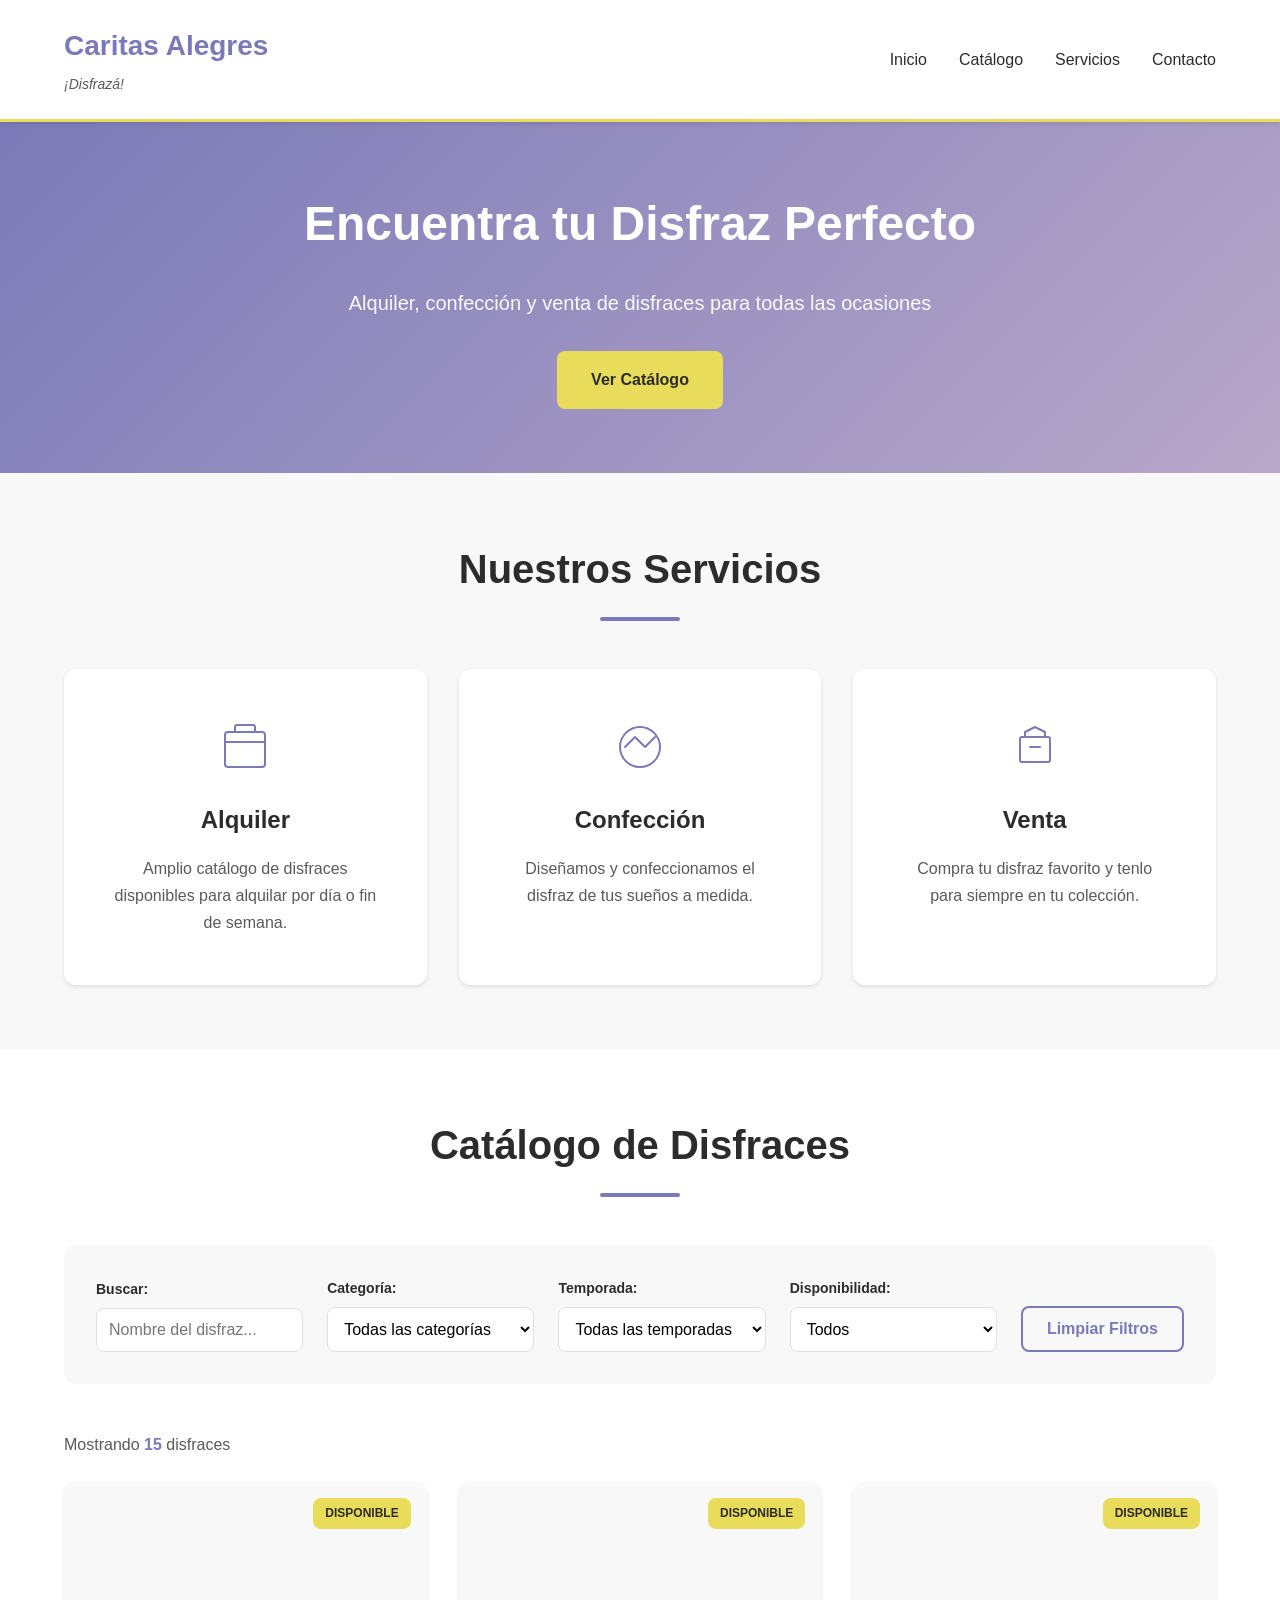
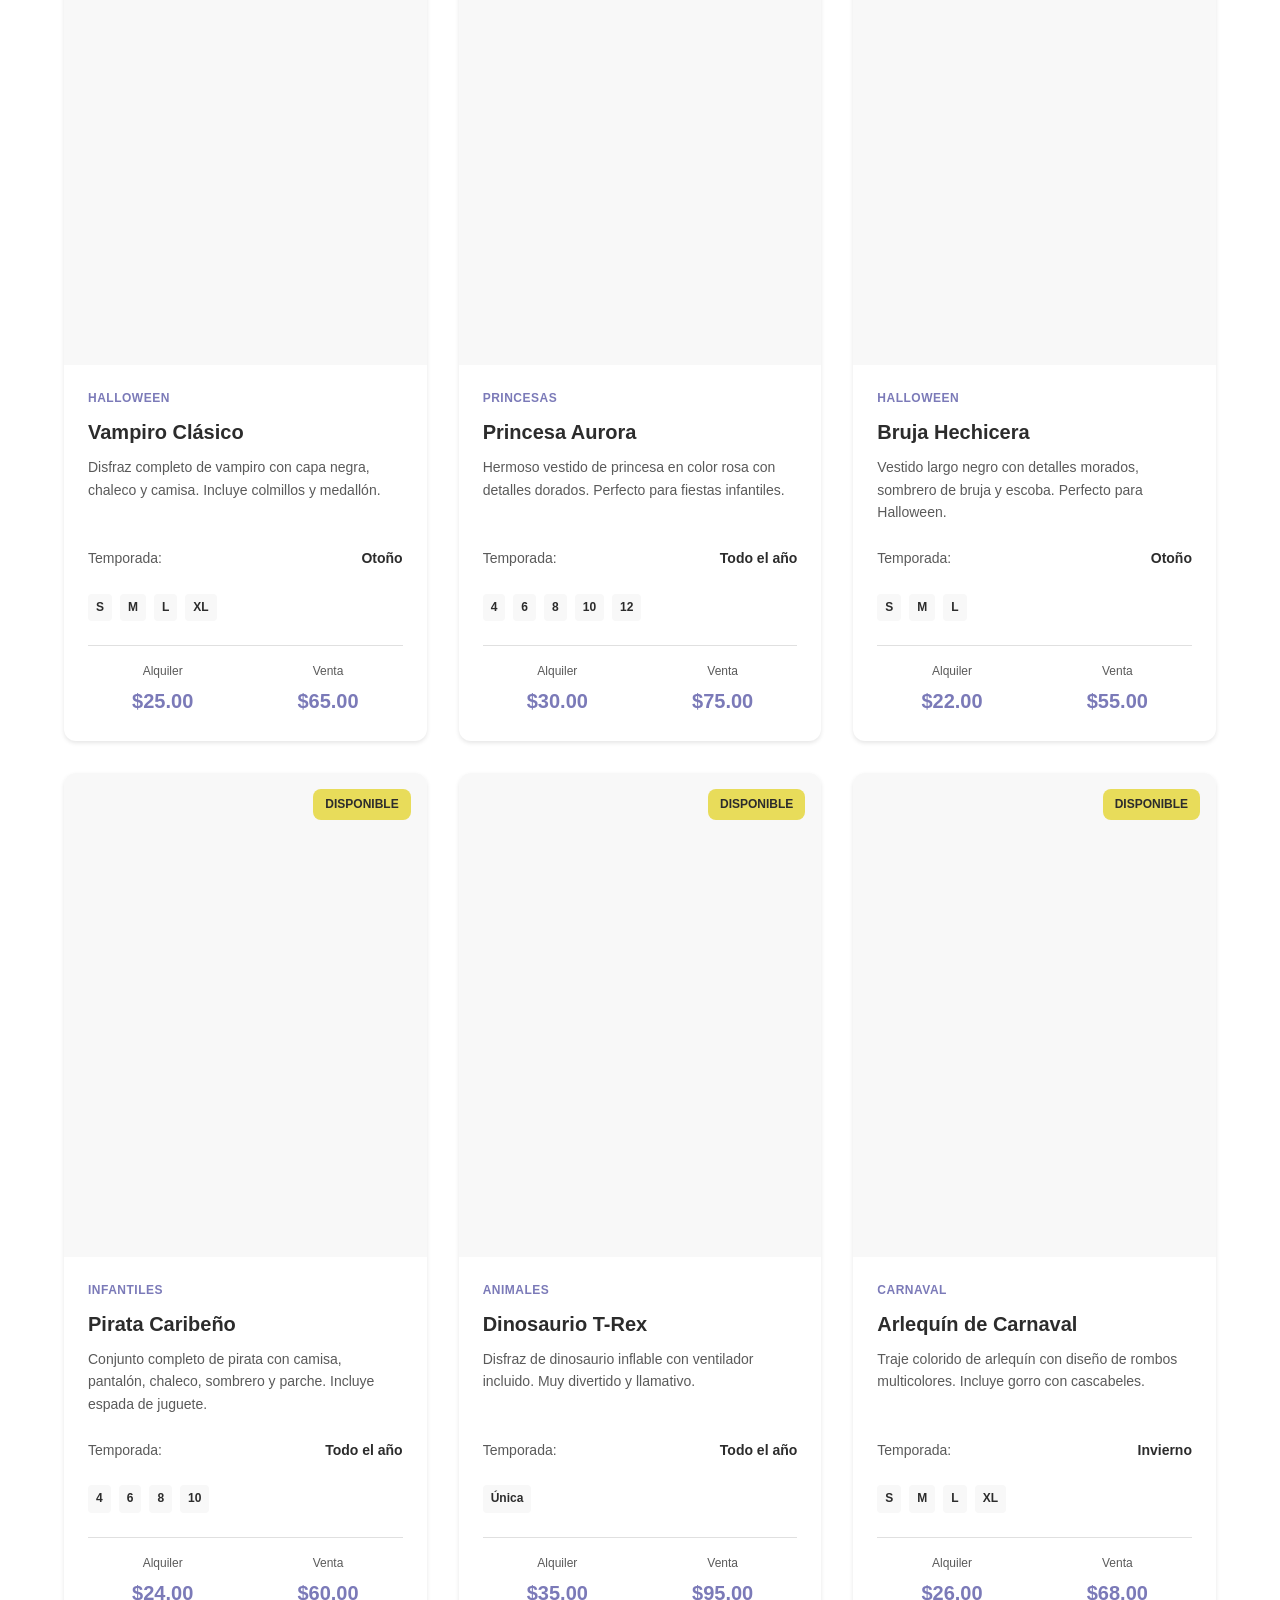
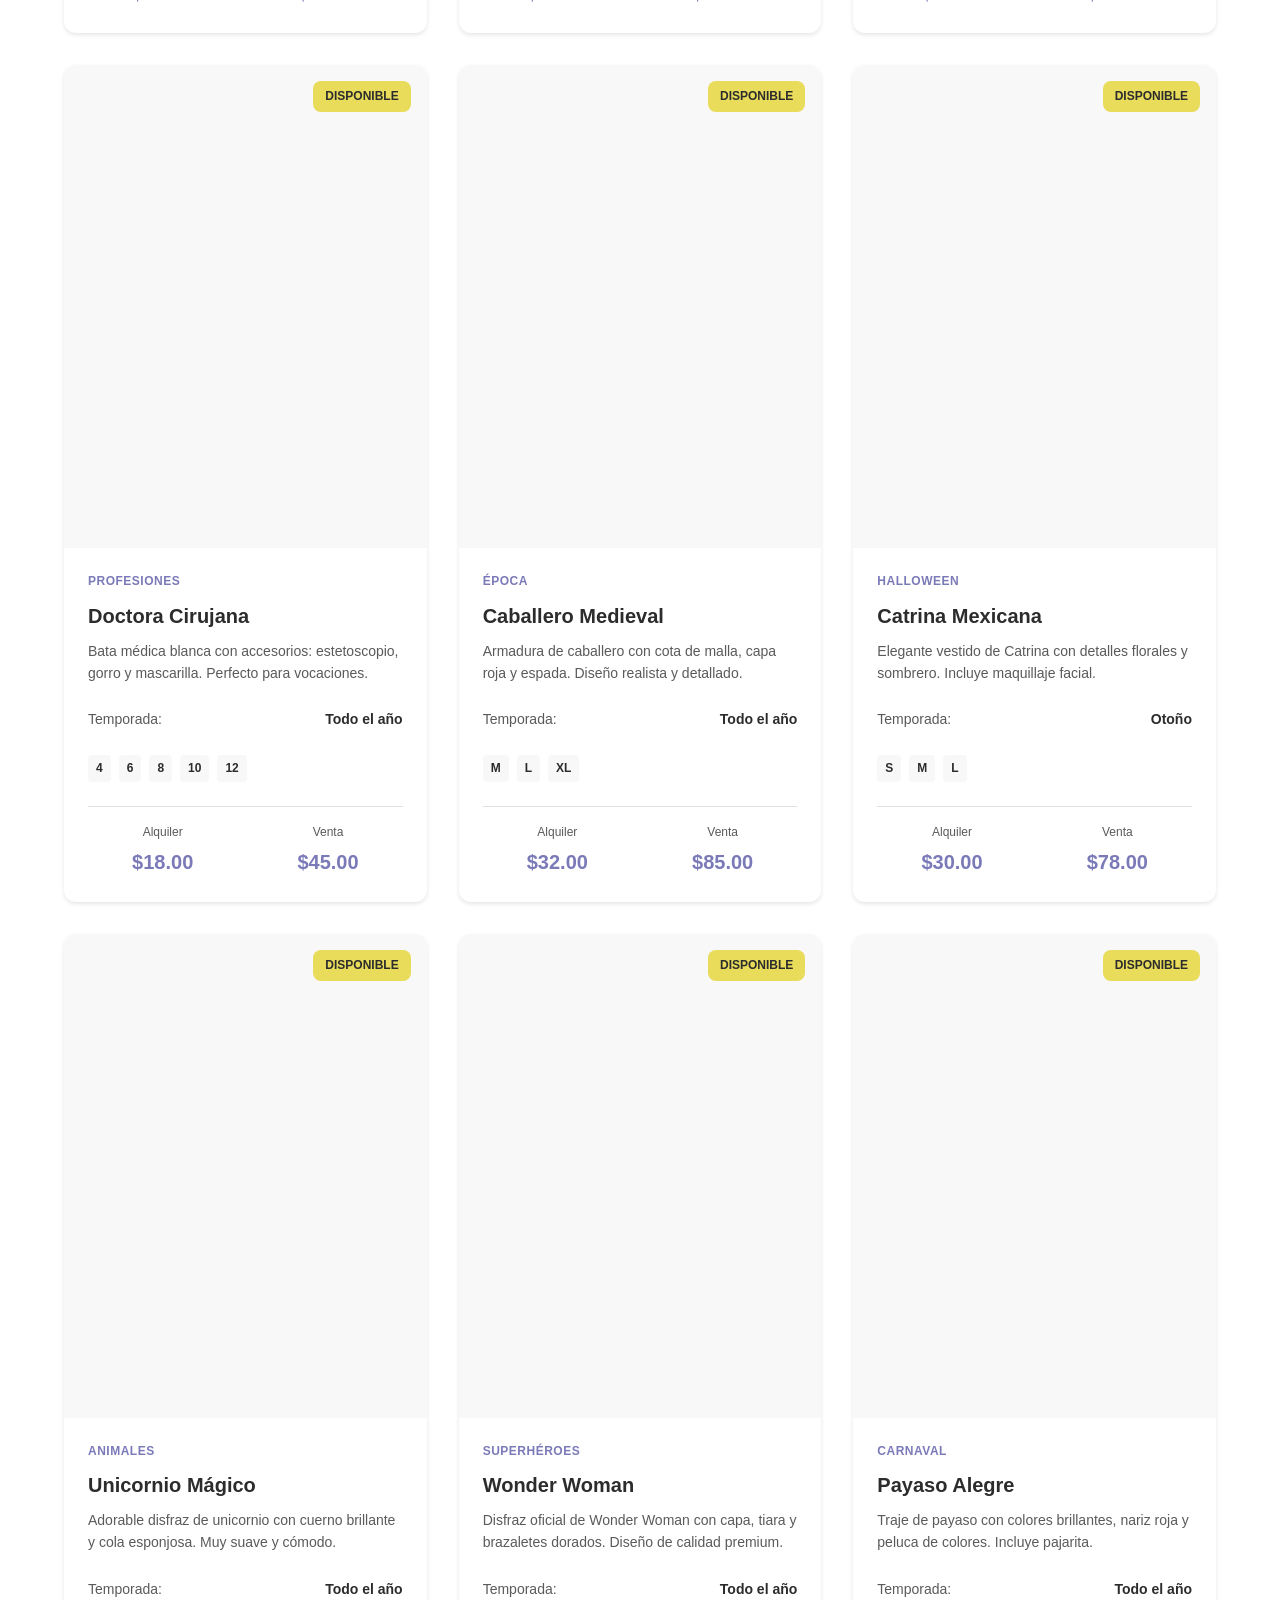
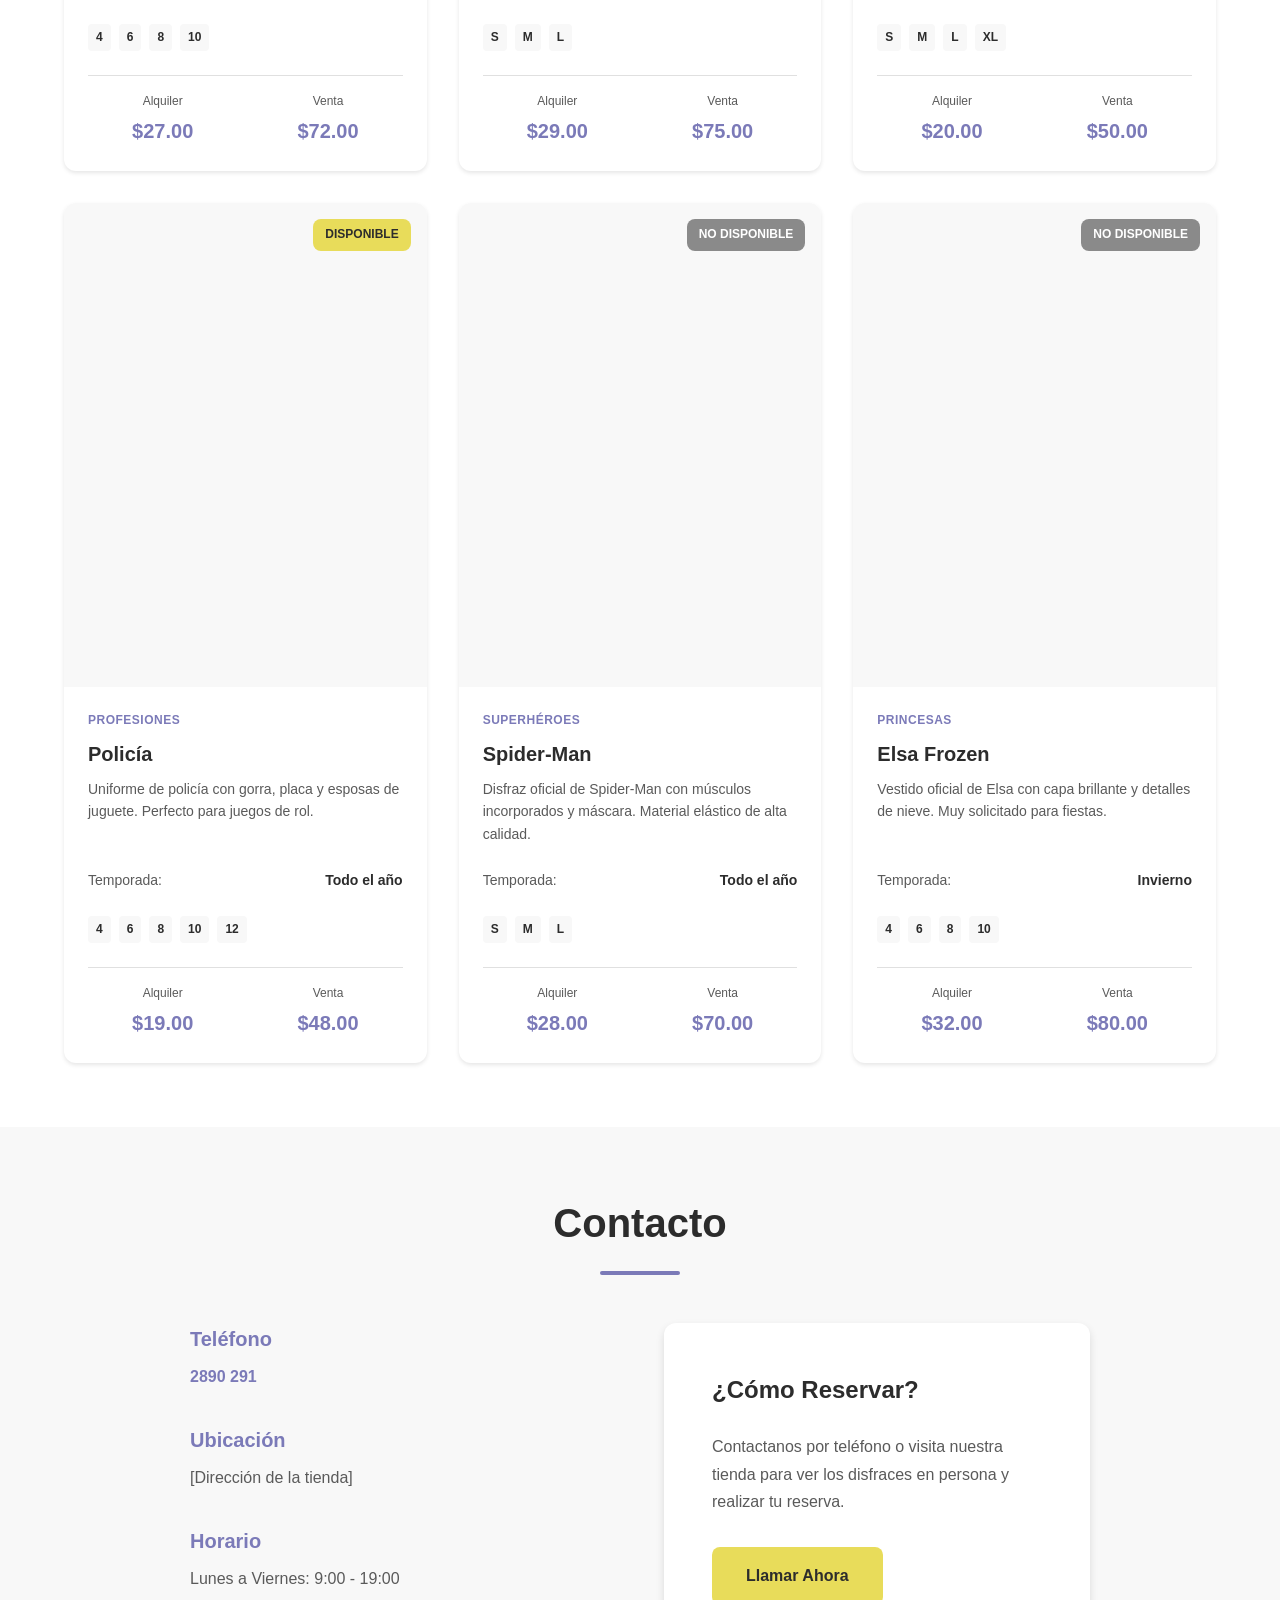
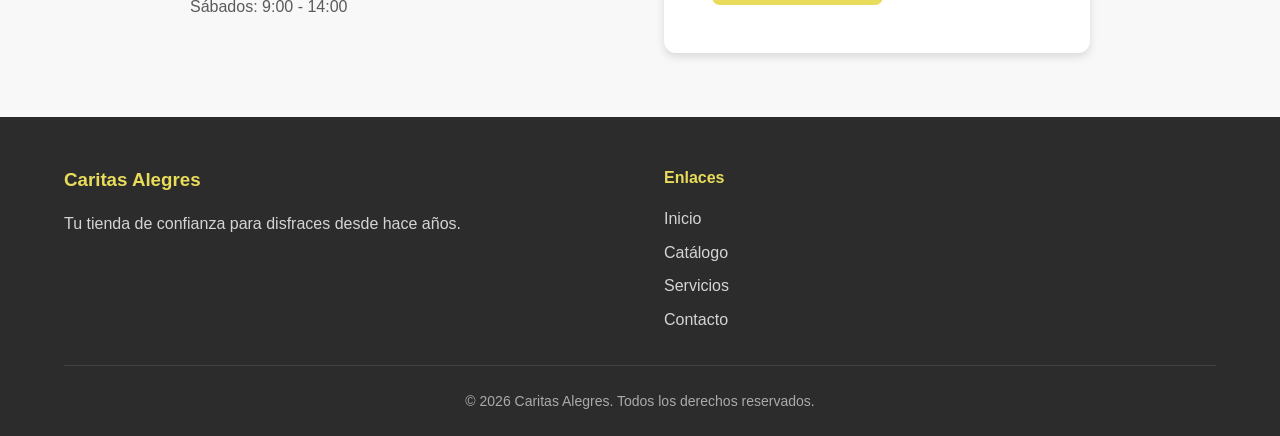
==== index.html @ 1353d9d2 "Add files via upload" ====
<!DOCTYPE html>
<html lang="es">
<head>
    <meta charset="UTF-8">
    <meta name="viewport" content="width=device-width, initial-scale=1.0">
    <meta name="description" content="Caritas Alegres - Alquiler, confección y venta de disfraces para todas las ocasiones. Encuentra el disfraz perfecto para Halloween, Carnaval y más.">
    <meta name="keywords" content="disfraces, alquiler disfraces, venta disfraces, halloween, carnaval, disfraces infantiles">
    <meta name="author" content="Caritas Alegres">
    
    <title>Caritas Alegres - Catálogo de Disfraces</title>
    
    <link rel="stylesheet" href="css/styles.css">
    <link rel="stylesheet" href="css/responsive.css">
</head>
<body>
    <!-- Header -->
    <header class="header">
        <div class="container">
            <div class="header-content">
                <div class="logo">
                    <h1>Caritas Alegres</h1>
                    <p class="tagline">¡Disfrazá!</p>
                </div>
                
                <nav class="nav">
                    <ul class="nav-list">
                        <li><a href="#inicio">Inicio</a></li>
                        <li><a href="#catalogo">Catálogo</a></li>
                        <li><a href="#servicios">Servicios</a></li>
                        <li><a href="#contacto">Contacto</a></li>
                    </ul>
                </nav>
                
                <button class="menu-toggle" aria-label="Abrir menú">
                    <span></span>
                    <span></span>
                    <span></span>
                </button>
            </div>
        </div>
    </header>

    <!-- Hero Section -->
    <section id="inicio" class="hero">
        <div class="container">
            <div class="hero-content">
                <h2>Encuentra tu Disfraz Perfecto</h2>
                <p>Alquiler, confección y venta de disfraces para todas las ocasiones</p>
                <a href="#catalogo" class="btn btn-primary">Ver Catálogo</a>
            </div>
        </div>
    </section>

    <!-- Services Section -->
    <section id="servicios" class="services">
        <div class="container">
            <h2 class="section-title">Nuestros Servicios</h2>
            <div class="services-grid">
                <div class="service-card">
                    <div class="service-icon">
                        <svg width="60" height="60" viewBox="0 0 60 60" fill="none" xmlns="http://www.w3.org/2000/svg">
                            <rect x="10" y="15" width="40" height="35" rx="3" stroke="currentColor" stroke-width="2"/>
                            <path d="M20 15V10C20 8.89543 20.8954 8 22 8H38C39.1046 8 40 8.89543 40 10V15" stroke="currentColor" stroke-width="2"/>
                            <line x1="10" y1="25" x2="50" y2="25" stroke="currentColor" stroke-width="2"/>
                        </svg>
                    </div>
                    <h3>Alquiler</h3>
                    <p>Amplio catálogo de disfraces disponibles para alquilar por día o fin de semana.</p>
                </div>
                <div class="service-card">
                    <div class="service-icon">
                        <svg width="60" height="60" viewBox="0 0 60 60" fill="none" xmlns="http://www.w3.org/2000/svg">
                            <path d="M15 30L25 20L35 30L45 20" stroke="currentColor" stroke-width="2" stroke-linecap="round" stroke-linejoin="round"/>
                            <circle cx="30" cy="30" r="20" stroke="currentColor" stroke-width="2"/>
                        </svg>
                    </div>
                    <h3>Confección</h3>
                    <p>Diseñamos y confeccionamos el disfraz de tus sueños a medida.</p>
                </div>
                <div class="service-card">
                    <div class="service-icon">
                        <svg width="60" height="60" viewBox="0 0 60 60" fill="none" xmlns="http://www.w3.org/2000/svg">
                            <rect x="15" y="20" width="30" height="25" rx="2" stroke="currentColor" stroke-width="2"/>
                            <path d="M20 20V15L30 10L40 15V20" stroke="currentColor" stroke-width="2" stroke-linejoin="round"/>
                            <line x1="25" y1="30" x2="35" y2="30" stroke="currentColor" stroke-width="2" stroke-linecap="round"/>
                        </svg>
                    </div>
                    <h3>Venta</h3>
                    <p>Compra tu disfraz favorito y tenlo para siempre en tu colección.</p>
                </div>
            </div>
        </div>
    </section>

    <!-- Catalog Section -->
    <section id="catalogo" class="catalog">
        <div class="container">
            <h2 class="section-title">Catálogo de Disfraces</h2>
            
            <!-- Filters -->
            <div class="filters">
                <div class="filter-group">
                    <label for="search">Buscar:</label>
                    <input type="text" id="search" placeholder="Nombre del disfraz...">
                </div>
                
                <div class="filter-group">
                    <label for="category-filter">Categoría:</label>
                    <select id="category-filter">
                        <option value="todas">Todas las categorías</option>
                        <option value="halloween">Halloween</option>
                        <option value="carnaval">Carnaval</option>
                        <option value="superheroes">Superhéroes</option>
                        <option value="princesas">Princesas</option>
                        <option value="animales">Animales</option>
                        <option value="profesiones">Profesiones</option>
                        <option value="epoca">Época</option>
                        <option value="infantiles">Infantiles</option>
                    </select>
                </div>
                
                <div class="filter-group">
                    <label for="season-filter">Temporada:</label>
                    <select id="season-filter">
                        <option value="todas">Todas las temporadas</option>
                        <option value="primavera">Primavera</option>
                        <option value="verano">Verano</option>
                        <option value="otono">Otoño</option>
                        <option value="invierno">Invierno</option>
                        <option value="todo-el-ano">Todo el año</option>
                    </select>
                </div>
                
                <div class="filter-group">
                    <label for="availability-filter">Disponibilidad:</label>
                    <select id="availability-filter">
                        <option value="todos">Todos</option>
                        <option value="disponible">Disponibles</option>
                        <option value="no-disponible">No disponibles</option>
                    </select>
                </div>
                
                <button id="clear-filters" class="btn btn-secondary">Limpiar Filtros</button>
            </div>

            <!-- Results Counter -->
            <div class="results-info">
                <p id="results-count">Mostrando <strong>0</strong> disfraces</p>
            </div>

            <!-- Costumes Grid -->
            <div id="costumes-grid" class="costumes-grid">
                <!-- Los disfraces se cargarán dinámicamente aquí -->
            </div>

            <!-- No Results Message -->
            <div id="no-results" class="no-results" style="display: none;">
                <p>No se encontraron disfraces con los filtros seleccionados.</p>
                <button class="btn btn-primary" onclick="clearFilters()">Ver todos los disfraces</button>
            </div>

            <!-- Loading Spinner -->
            <div id="loading" class="loading">
                <div class="spinner"></div>
                <p>Cargando disfraces...</p>
            </div>
        </div>
    </section>

    <!-- Contact Section -->
    <section id="contacto" class="contact">
        <div class="container">
            <h2 class="section-title">Contacto</h2>
            <div class="contact-content">
                <div class="contact-info">
                    <div class="contact-item">
                        <h3>Teléfono</h3>
                        <p><a href="tel:2890291">2890 291</a></p>
                    </div>
                    <div class="contact-item">
                        <h3>Ubicación</h3>
                        <p>[Dirección de la tienda]</p>
                    </div>
                    <div class="contact-item">
                        <h3>Horario</h3>
                        <p>Lunes a Viernes: 9:00 - 19:00</p>
                        <p>Sábados: 9:00 - 14:00</p>
                    </div>
                </div>
                
                <div class="contact-cta">
                    <h3>¿Cómo Reservar?</h3>
                    <p>Contactanos por teléfono o visita nuestra tienda para ver los disfraces en persona y realizar tu reserva.</p>
                    <a href="tel:2890291" class="btn btn-primary">Llamar Ahora</a>
                </div>
            </div>
        </div>
    </section>

    <!-- Footer -->
    <footer class="footer">
        <div class="container">
            <div class="footer-content">
                <div class="footer-info">
                    <h3>Caritas Alegres</h3>
                    <p>Tu tienda de confianza para disfraces desde hace años.</p>
                </div>
                <div class="footer-links">
                    <h4>Enlaces</h4>
                    <ul>
                        <li><a href="#inicio">Inicio</a></li>
                        <li><a href="#catalogo">Catálogo</a></li>
                        <li><a href="#servicios">Servicios</a></li>
                        <li><a href="#contacto">Contacto</a></li>
                    </ul>
                </div>
            </div>
            <div class="footer-bottom">
                <p>&copy; 2026 Caritas Alegres. Todos los derechos reservados.</p>
            </div>
        </div>
    </footer>

    <!-- Scripts -->
    <script src="js/data.js"></script>
    <script src="js/filters.js"></script>
    <script src="js/app.js"></script>
</body>
</html>
---- css/styles.css ----
/* ===================================
   Variables CSS
   =================================== */
:root {
    /* Colores de marca - basados en el branding de Caritas Alegres */
    --primary-yellow: #E8DC5A;
    --primary-purple: #7B7AB8;
    --primary-lilac: #B8A8C9;
    
    /* Colores funcionales */
    --text-dark: #2C2C2C;
    --text-medium: #5A5A5A;
    --text-light: #8A8A8A;
    --background-light: #F8F8F8;
    --background-white: #FFFFFF;
    --border-color: #E0E0E0;
    
    /* Colores de estado */
    --success: #4CAF50;
    --warning: #FF9800;
    --error: #F44336;
    --info: #2196F3;
    
    /* Espaciado */
    --spacing-xs: 0.5rem;
    --spacing-sm: 1rem;
    --spacing-md: 1.5rem;
    --spacing-lg: 2rem;
    --spacing-xl: 3rem;
    --spacing-xxl: 4rem;
    
    /* Tipografía */
    --font-main: -apple-system, BlinkMacSystemFont, 'Segoe UI', Roboto, 'Helvetica Neue', Arial, sans-serif;
    --font-heading: 'Segoe UI', Tahoma, Geneva, Verdana, sans-serif;
    
    /* Bordes */
    --radius-sm: 4px;
    --radius-md: 8px;
    --radius-lg: 12px;
    --radius-xl: 16px;
    
    /* Sombras */
    --shadow-sm: 0 2px 4px rgba(0, 0, 0, 0.1);
    --shadow-md: 0 4px 8px rgba(0, 0, 0, 0.12);
    --shadow-lg: 0 8px 16px rgba(0, 0, 0, 0.15);
    
    /* Transiciones */
    --transition-fast: 0.15s ease;
    --transition-normal: 0.3s ease;
    --transition-slow: 0.5s ease;
}

/* ===================================
   Reset y Base
   =================================== */
* {
    margin: 0;
    padding: 0;
    box-sizing: border-box;
}

html {
    scroll-behavior: smooth;
    font-size: 16px;
}

body {
    font-family: var(--font-main);
    color: var(--text-dark);
    line-height: 1.6;
    background-color: var(--background-white);
}

img {
    max-width: 100%;
    height: auto;
    display: block;
}

a {
    text-decoration: none;
    color: inherit;
    transition: color var(--transition-normal);
}

button {
    font-family: inherit;
    cursor: pointer;
    border: none;
    background: none;
}

ul {
    list-style: none;
}

/* ===================================
   Utilidades
   =================================== */
.container {
    max-width: 1200px;
    margin: 0 auto;
    padding: 0 var(--spacing-md);
}

.section-title {
    font-size: 2.5rem;
    font-weight: 700;
    text-align: center;
    margin-bottom: var(--spacing-xl);
    color: var(--text-dark);
    position: relative;
}

.section-title::after {
    content: '';
    display: block;
    width: 80px;
    height: 4px;
    background: var(--primary-purple);
    margin: var(--spacing-sm) auto 0;
    border-radius: var(--radius-sm);
}

/* ===================================
   Botones
   =================================== */
.btn {
    display: inline-block;
    padding: 0.875rem 2rem;
    font-size: 1rem;
    font-weight: 600;
    text-align: center;
    border-radius: var(--radius-md);
    transition: all var(--transition-normal);
    cursor: pointer;
    border: 2px solid transparent;
}

.btn-primary {
    background-color: var(--primary-yellow);
    color: var(--text-dark);
}

.btn-primary:hover {
    background-color: #D4C84A;
    transform: translateY(-2px);
    box-shadow: var(--shadow-md);
}

.btn-secondary {
    background-color: transparent;
    color: var(--primary-purple);
    border-color: var(--primary-purple);
}

.btn-secondary:hover {
    background-color: var(--primary-purple);
    color: var(--background-white);
}

/* ===================================
   Header
   =================================== */
.header {
    background-color: var(--background-white);
    border-bottom: 3px solid var(--primary-yellow);
    position: sticky;
    top: 0;
    z-index: 1000;
    box-shadow: var(--shadow-sm);
}

.header-content {
    display: flex;
    justify-content: space-between;
    align-items: center;
    padding: var(--spacing-md) 0;
}

.logo h1 {
    font-size: 1.75rem;
    font-weight: 700;
    color: var(--primary-purple);
    margin-bottom: 0.25rem;
}

.tagline {
    font-size: 0.875rem;
    color: var(--text-medium);
    font-style: italic;
}

.nav-list {
    display: flex;
    gap: var(--spacing-lg);
}

.nav-list a {
    font-weight: 500;
    color: var(--text-dark);
    position: relative;
    padding: 0.5rem 0;
}

.nav-list a::after {
    content: '';
    position: absolute;
    bottom: 0;
    left: 0;
    width: 0;
    height: 2px;
    background-color: var(--primary-purple);
    transition: width var(--transition-normal);
}

.nav-list a:hover::after,
.nav-list a:focus::after {
    width: 100%;
}

.menu-toggle {
    display: none;
    flex-direction: column;
    gap: 4px;
    padding: 0.5rem;
}

.menu-toggle span {
    display: block;
    width: 25px;
    height: 3px;
    background-color: var(--primary-purple);
    border-radius: var(--radius-sm);
    transition: all var(--transition-normal);
}

/* ===================================
   Hero Section
   =================================== */
.hero {
    background: linear-gradient(135deg, var(--primary-purple) 0%, var(--primary-lilac) 100%);
    color: var(--background-white);
    padding: var(--spacing-xxl) 0;
    text-align: center;
}

.hero-content h2 {
    font-size: 3rem;
    font-weight: 700;
    margin-bottom: var(--spacing-md);
}

.hero-content p {
    font-size: 1.25rem;
    margin-bottom: var(--spacing-lg);
    opacity: 0.95;
}

/* ===================================
   Services Section
   =================================== */
.services {
    padding: var(--spacing-xxl) 0;
    background-color: var(--background-light);
}

.services-grid {
    display: grid;
    grid-template-columns: repeat(auto-fit, minmax(280px, 1fr));
    gap: var(--spacing-lg);
}

.service-card {
    background-color: var(--background-white);
    padding: var(--spacing-xl);
    border-radius: var(--radius-lg);
    text-align: center;
    box-shadow: var(--shadow-sm);
    transition: all var(--transition-normal);
}

.service-card:hover {
    transform: translateY(-8px);
    box-shadow: var(--shadow-lg);
}

.service-icon {
    color: var(--primary-purple);
    margin-bottom: var(--spacing-md);
    display: flex;
    justify-content: center;
}

.service-card h3 {
    font-size: 1.5rem;
    margin-bottom: var(--spacing-sm);
    color: var(--text-dark);
}

.service-card p {
    color: var(--text-medium);
    line-height: 1.7;
}

/* ===================================
   Catalog Section
   =================================== */
.catalog {
    padding: var(--spacing-xxl) 0;
}

/* Filtros */
.filters {
    background-color: var(--background-light);
    padding: var(--spacing-lg);
    border-radius: var(--radius-lg);
    margin-bottom: var(--spacing-xl);
    display: flex;
    flex-wrap: wrap;
    gap: var(--spacing-md);
    align-items: flex-end;
}

.filter-group {
    flex: 1;
    min-width: 200px;
    display: flex;
    flex-direction: column;
    gap: var(--spacing-xs);
}

.filter-group label {
    font-weight: 600;
    color: var(--text-dark);
    font-size: 0.875rem;
}

.filter-group input,
.filter-group select {
    padding: 0.75rem;
    border: 1px solid var(--border-color);
    border-radius: var(--radius-md);
    font-size: 1rem;
    background-color: var(--background-white);
    transition: border-color var(--transition-fast);
}

.filter-group input:focus,
.filter-group select:focus {
    outline: none;
    border-color: var(--primary-purple);
    box-shadow: 0 0 0 3px rgba(123, 122, 184, 0.1);
}

#clear-filters {
    padding: 0.75rem 1.5rem;
    white-space: nowrap;
}

/* Información de resultados */
.results-info {
    margin-bottom: var(--spacing-md);
    color: var(--text-medium);
}

.results-info strong {
    color: var(--primary-purple);
}

/* Grid de disfraces */
.costumes-grid {
    display: grid;
    grid-template-columns: repeat(auto-fill, minmax(280px, 1fr));
    gap: var(--spacing-lg);
}

/* Tarjeta de disfraz */
.costume-card {
    background-color: var(--background-white);
    border-radius: var(--radius-lg);
    overflow: hidden;
    box-shadow: var(--shadow-sm);
    transition: all var(--transition-normal);
    display: flex;
    flex-direction: column;
}

.costume-card:hover {
    transform: translateY(-5px);
    box-shadow: var(--shadow-lg);
}

.costume-image {
    position: relative;
    width: 100%;
    padding-top: 133.33%; /* Aspect ratio 3:4 */
    background-color: var(--background-light);
    overflow: hidden;
}

.costume-image img {
    position: absolute;
    top: 0;
    left: 0;
    width: 100%;
    height: 100%;
    object-fit: cover;
    transition: transform var(--transition-slow);
}

.costume-card:hover .costume-image img {
    transform: scale(1.05);
}

.costume-badge {
    position: absolute;
    top: var(--spacing-sm);
    right: var(--spacing-sm);
    background-color: var(--primary-yellow);
    color: var(--text-dark);
    padding: 0.375rem 0.75rem;
    border-radius: var(--radius-md);
    font-size: 0.75rem;
    font-weight: 700;
    text-transform: uppercase;
}

.costume-badge.not-available {
    background-color: var(--text-light);
    color: var(--background-white);
}

.costume-info {
    padding: var(--spacing-md);
    flex: 1;
    display: flex;
    flex-direction: column;
}

.costume-category {
    font-size: 0.75rem;
    font-weight: 600;
    color: var(--primary-purple);
    text-transform: uppercase;
    letter-spacing: 0.5px;
    margin-bottom: var(--spacing-xs);
}

.costume-name {
    font-size: 1.25rem;
    font-weight: 700;
    color: var(--text-dark);
    margin-bottom: var(--spacing-xs);
}

.costume-description {
    color: var(--text-medium);
    font-size: 0.875rem;
    margin-bottom: var(--spacing-md);
    flex: 1;
}

.costume-details {
    display: flex;
    flex-direction: column;
    gap: var(--spacing-xs);
    margin-bottom: var(--spacing-md);
}

.costume-detail {
    display: flex;
    justify-content: space-between;
    font-size: 0.875rem;
}

.costume-detail span:first-child {
    color: var(--text-medium);
}

.costume-detail span:last-child {
    font-weight: 600;
    color: var(--text-dark);
}

.costume-sizes {
    display: flex;
    gap: var(--spacing-xs);
    flex-wrap: wrap;
    margin-bottom: var(--spacing-md);
}

.size-badge {
    padding: 0.25rem 0.5rem;
    background-color: var(--background-light);
    border-radius: var(--radius-sm);
    font-size: 0.75rem;
    font-weight: 600;
}

.costume-prices {
    display: grid;
    grid-template-columns: 1fr 1fr;
    gap: var(--spacing-sm);
    padding-top: var(--spacing-sm);
    border-top: 1px solid var(--border-color);
}

.price-item {
    text-align: center;
}

.price-label {
    font-size: 0.75rem;
    color: var(--text-medium);
    display: block;
    margin-bottom: 0.25rem;
}

.price-value {
    font-size: 1.25rem;
    font-weight: 700;
    color: var(--primary-purple);
}

/* Mensaje sin resultados */
.no-results {
    text-align: center;
    padding: var(--spacing-xxl);
    background-color: var(--background-light);
    border-radius: var(--radius-lg);
}

.no-results p {
    font-size: 1.125rem;
    color: var(--text-medium);
    margin-bottom: var(--spacing-lg);
}

/* Loading */
.loading {
    text-align: center;
    padding: var(--spacing-xxl);
}

.spinner {
    width: 50px;
    height: 50px;
    margin: 0 auto var(--spacing-md);
    border: 4px solid var(--background-light);
    border-top-color: var(--primary-purple);
    border-radius: 50%;
    animation: spin 1s linear infinite;
}

@keyframes spin {
    to { transform: rotate(360deg); }
}

/* ===================================
   Contact Section
   =================================== */
.contact {
    padding: var(--spacing-xxl) 0;
    background-color: var(--background-light);
}

.contact-content {
    display: grid;
    grid-template-columns: repeat(auto-fit, minmax(300px, 1fr));
    gap: var(--spacing-xl);
    max-width: 900px;
    margin: 0 auto;
}

.contact-info {
    display: flex;
    flex-direction: column;
    gap: var(--spacing-lg);
}

.contact-item h3 {
    font-size: 1.25rem;
    margin-bottom: var(--spacing-xs);
    color: var(--primary-purple);
}

.contact-item p {
    color: var(--text-medium);
    line-height: 1.8;
}

.contact-item a {
    color: var(--primary-purple);
    font-weight: 600;
}

.contact-item a:hover {
    text-decoration: underline;
}

.contact-cta {
    background-color: var(--background-white);
    padding: var(--spacing-xl);
    border-radius: var(--radius-lg);
    box-shadow: var(--shadow-md);
}

.contact-cta h3 {
    font-size: 1.5rem;
    margin-bottom: var(--spacing-md);
    color: var(--text-dark);
}

.contact-cta p {
    color: var(--text-medium);
    margin-bottom: var(--spacing-lg);
    line-height: 1.7;
}

/* ===================================
   Footer
   =================================== */
.footer {
    background-color: var(--text-dark);
    color: var(--background-white);
    padding: var(--spacing-xl) 0 var(--spacing-md);
}

.footer-content {
    display: grid;
    grid-template-columns: repeat(auto-fit, minmax(250px, 1fr));
    gap: var(--spacing-xl);
    margin-bottom: var(--spacing-lg);
}

.footer-info h3 {
    color: var(--primary-yellow);
    margin-bottom: var(--spacing-sm);
}

.footer-info p {
    color: rgba(255, 255, 255, 0.8);
}

.footer-links h4 {
    color: var(--primary-yellow);
    margin-bottom: var(--spacing-sm);
}

.footer-links ul {
    display: flex;
    flex-direction: column;
    gap: var(--spacing-xs);
}

.footer-links a {
    color: rgba(255, 255, 255, 0.8);
    transition: color var(--transition-fast);
}

.footer-links a:hover {
    color: var(--primary-yellow);
}

.footer-bottom {
    padding-top: var(--spacing-md);
    border-top: 1px solid rgba(255, 255, 255, 0.1);
    text-align: center;
    color: rgba(255, 255, 255, 0.6);
    font-size: 0.875rem;
}
---- css/responsive.css ----
/* ===================================
   Responsive Design
   =================================== */

/* Tablets (hasta 1024px) */
@media (max-width: 1024px) {
    .section-title {
        font-size: 2rem;
    }
    
    .hero-content h2 {
        font-size: 2.5rem;
    }
    
    .costumes-grid {
        grid-template-columns: repeat(auto-fill, minmax(250px, 1fr));
        gap: var(--spacing-md);
    }
}

/* Tablets pequeñas (hasta 768px) */
@media (max-width: 768px) {
    :root {
        --spacing-xl: 2rem;
        --spacing-xxl: 3rem;
    }
    
    .container {
        padding: 0 var(--spacing-sm);
    }
    
    /* Header */
    .nav {
        position: fixed;
        top: 0;
        right: -100%;
        width: 280px;
        height: 100vh;
        background-color: var(--background-white);
        box-shadow: -2px 0 10px rgba(0, 0, 0, 0.1);
        transition: right var(--transition-normal);
        z-index: 999;
    }
    
    .nav.active {
        right: 0;
    }
    
    .nav-list {
        flex-direction: column;
        padding: var(--spacing-xxl) var(--spacing-lg);
        gap: var(--spacing-md);
    }
    
    .nav-list a {
        font-size: 1.125rem;
        padding: var(--spacing-sm) 0;
    }
    
    .menu-toggle {
        display: flex;
        z-index: 1001;
    }
    
    .menu-toggle.active span:nth-child(1) {
        transform: rotate(45deg) translate(5px, 5px);
    }
    
    .menu-toggle.active span:nth-child(2) {
        opacity: 0;
    }
    
    .menu-toggle.active span:nth-child(3) {
        transform: rotate(-45deg) translate(7px, -6px);
    }
    
    /* Hero */
    .hero {
        padding: var(--spacing-xl) 0;
    }
    
    .hero-content h2 {
        font-size: 2rem;
    }
    
    .hero-content p {
        font-size: 1.125rem;
    }
    
    /* Services */
    .services-grid {
        grid-template-columns: 1fr;
    }
    
    /* Filters */
    .filters {
        flex-direction: column;
        align-items: stretch;
    }
    
    .filter-group {
        min-width: 100%;
    }
    
    #clear-filters {
        width: 100%;
    }
    
    /* Costumes Grid */
    .costumes-grid {
        grid-template-columns: repeat(auto-fill, minmax(220px, 1fr));
        gap: var(--spacing-sm);
    }
    
    .costume-card {
        font-size: 0.9rem;
    }
    
    .costume-name {
        font-size: 1.125rem;
    }
    
    .costume-prices {
        grid-template-columns: 1fr;
    }
    
    .price-item:first-child {
        padding-bottom: var(--spacing-xs);
        border-bottom: 1px solid var(--border-color);
    }
    
    /* Contact */
    .contact-content {
        grid-template-columns: 1fr;
    }
    
    /* Footer */
    .footer-content {
        grid-template-columns: 1fr;
        text-align: center;
    }
}

/* Móviles (hasta 480px) */
@media (max-width: 480px) {
    html {
        font-size: 14px;
    }
    
    .section-title {
        font-size: 1.75rem;
    }
    
    .hero-content h2 {
        font-size: 1.75rem;
    }
    
    .hero-content p {
        font-size: 1rem;
    }
    
    .btn {
        padding: 0.75rem 1.5rem;
        font-size: 0.9rem;
    }
    
    .logo h1 {
        font-size: 1.5rem;
    }
    
    .service-card {
        padding: var(--spacing-lg);
    }
    
    .service-card h3 {
        font-size: 1.25rem;
    }
    
    .costumes-grid {
        grid-template-columns: 1fr;
    }
    
    .filter-group input,
    .filter-group select {
        font-size: 0.875rem;
    }
}

/* Móviles muy pequeños (hasta 360px) */
@media (max-width: 360px) {
    .container {
        padding: 0 0.75rem;
    }
    
    .hero-content h2 {
        font-size: 1.5rem;
    }
    
    .costume-info {
        padding: var(--spacing-sm);
    }
}

/* Landscape móviles */
@media (max-height: 500px) and (orientation: landscape) {
    .hero {
        padding: var(--spacing-lg) 0;
    }
    
    .hero-content h2 {
        font-size: 1.75rem;
    }
    
    .nav {
        overflow-y: auto;
    }
}

/* Accesibilidad - Reducir animaciones */
@media (prefers-reduced-motion: reduce) {
    * {
        animation-duration: 0.01ms !important;
        animation-iteration-count: 1 !important;
        transition-duration: 0.01ms !important;
    }
    
    html {
        scroll-behavior: auto;
    }
}

/* Impresión */
@media print {
    .header,
    .menu-toggle,
    .filters,
    .btn,
    .footer {
        display: none;
    }
    
    .costume-card {
        break-inside: avoid;
        page-break-inside: avoid;
    }
    
    body {
        background: white;
        color: black;
    }
}
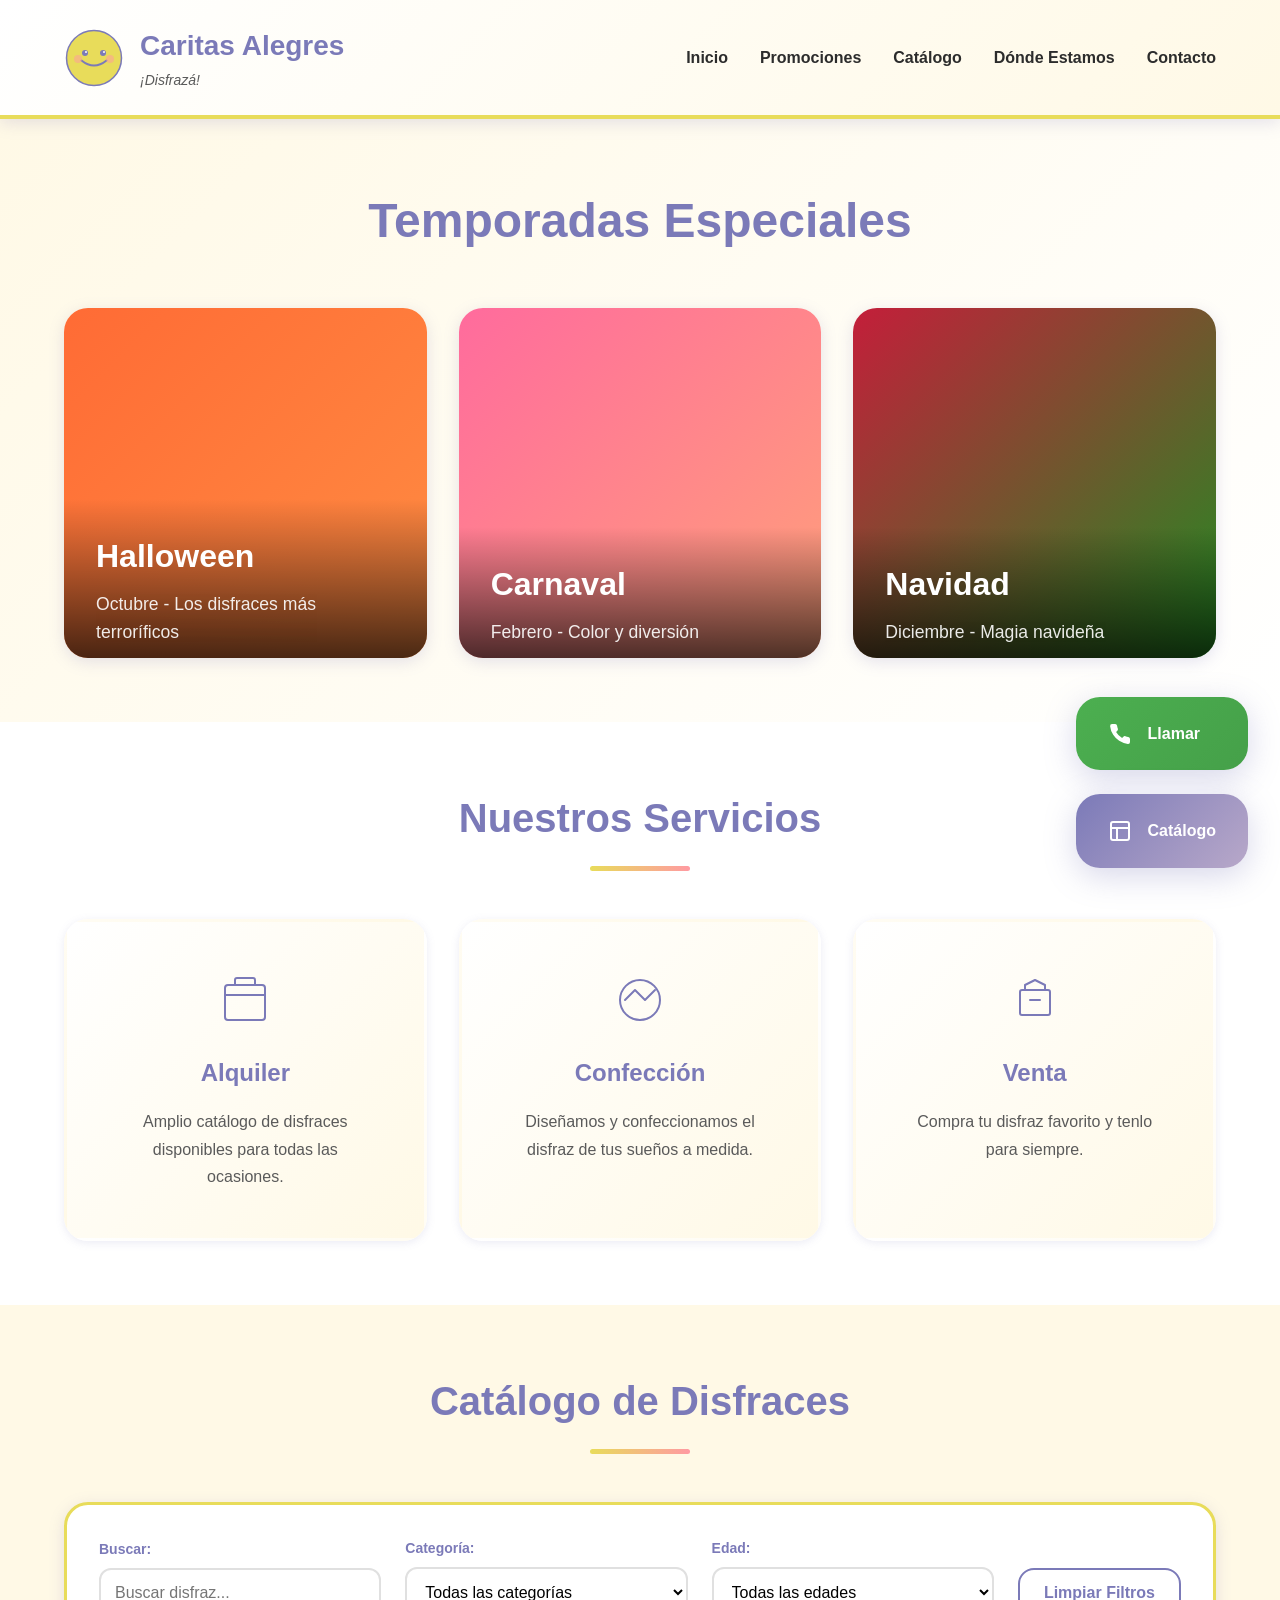
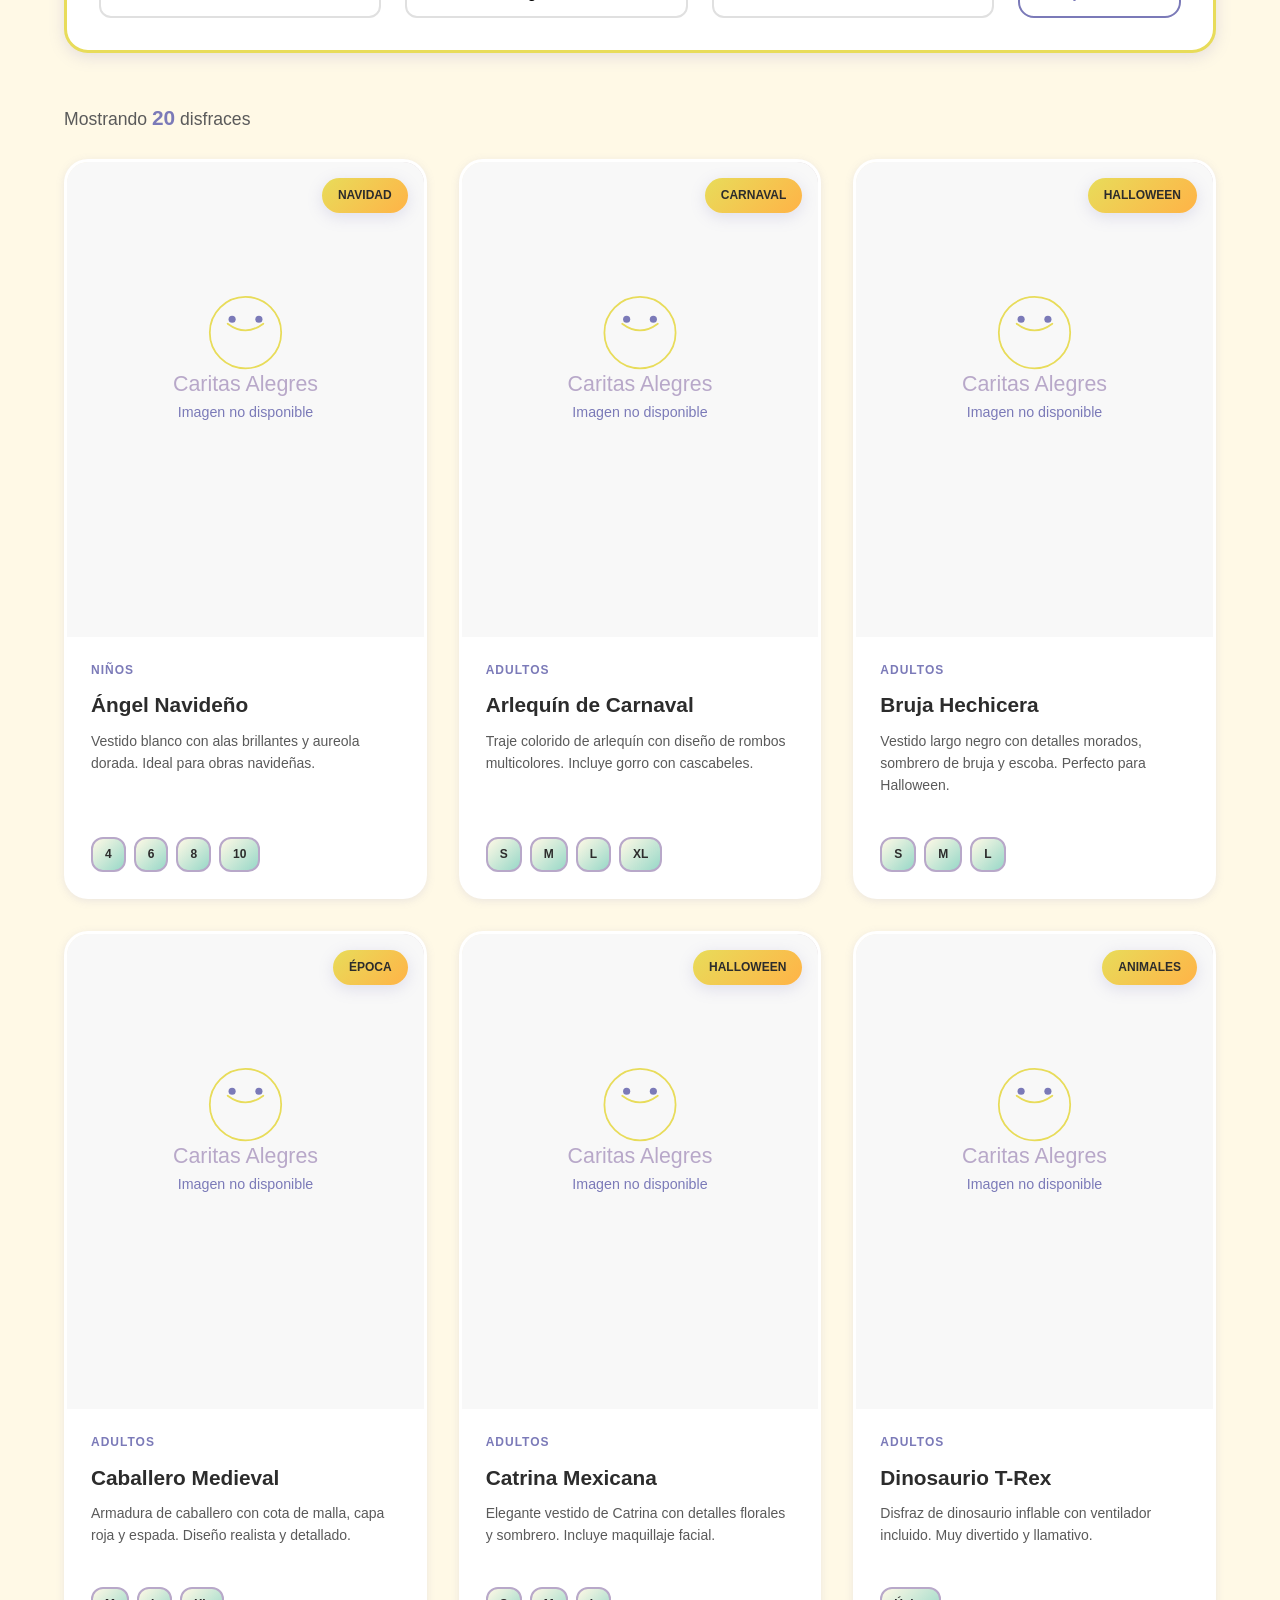
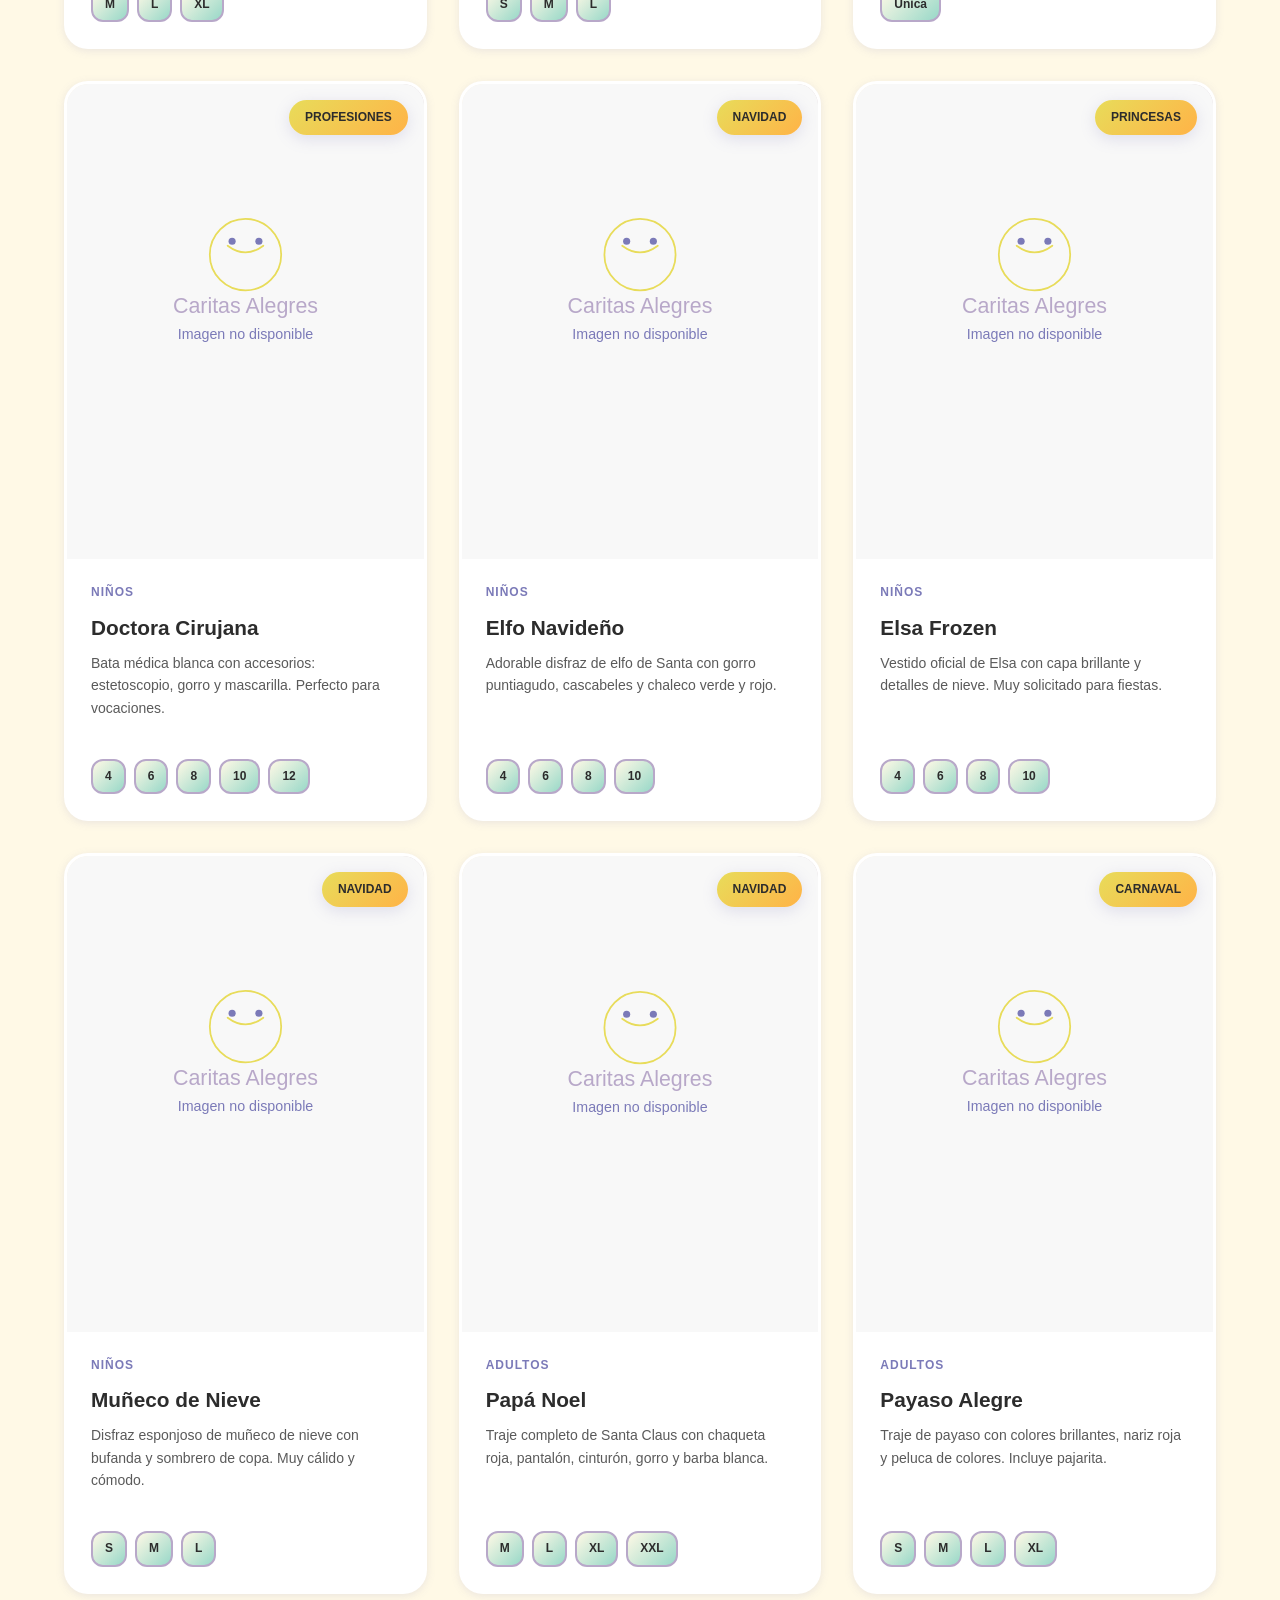
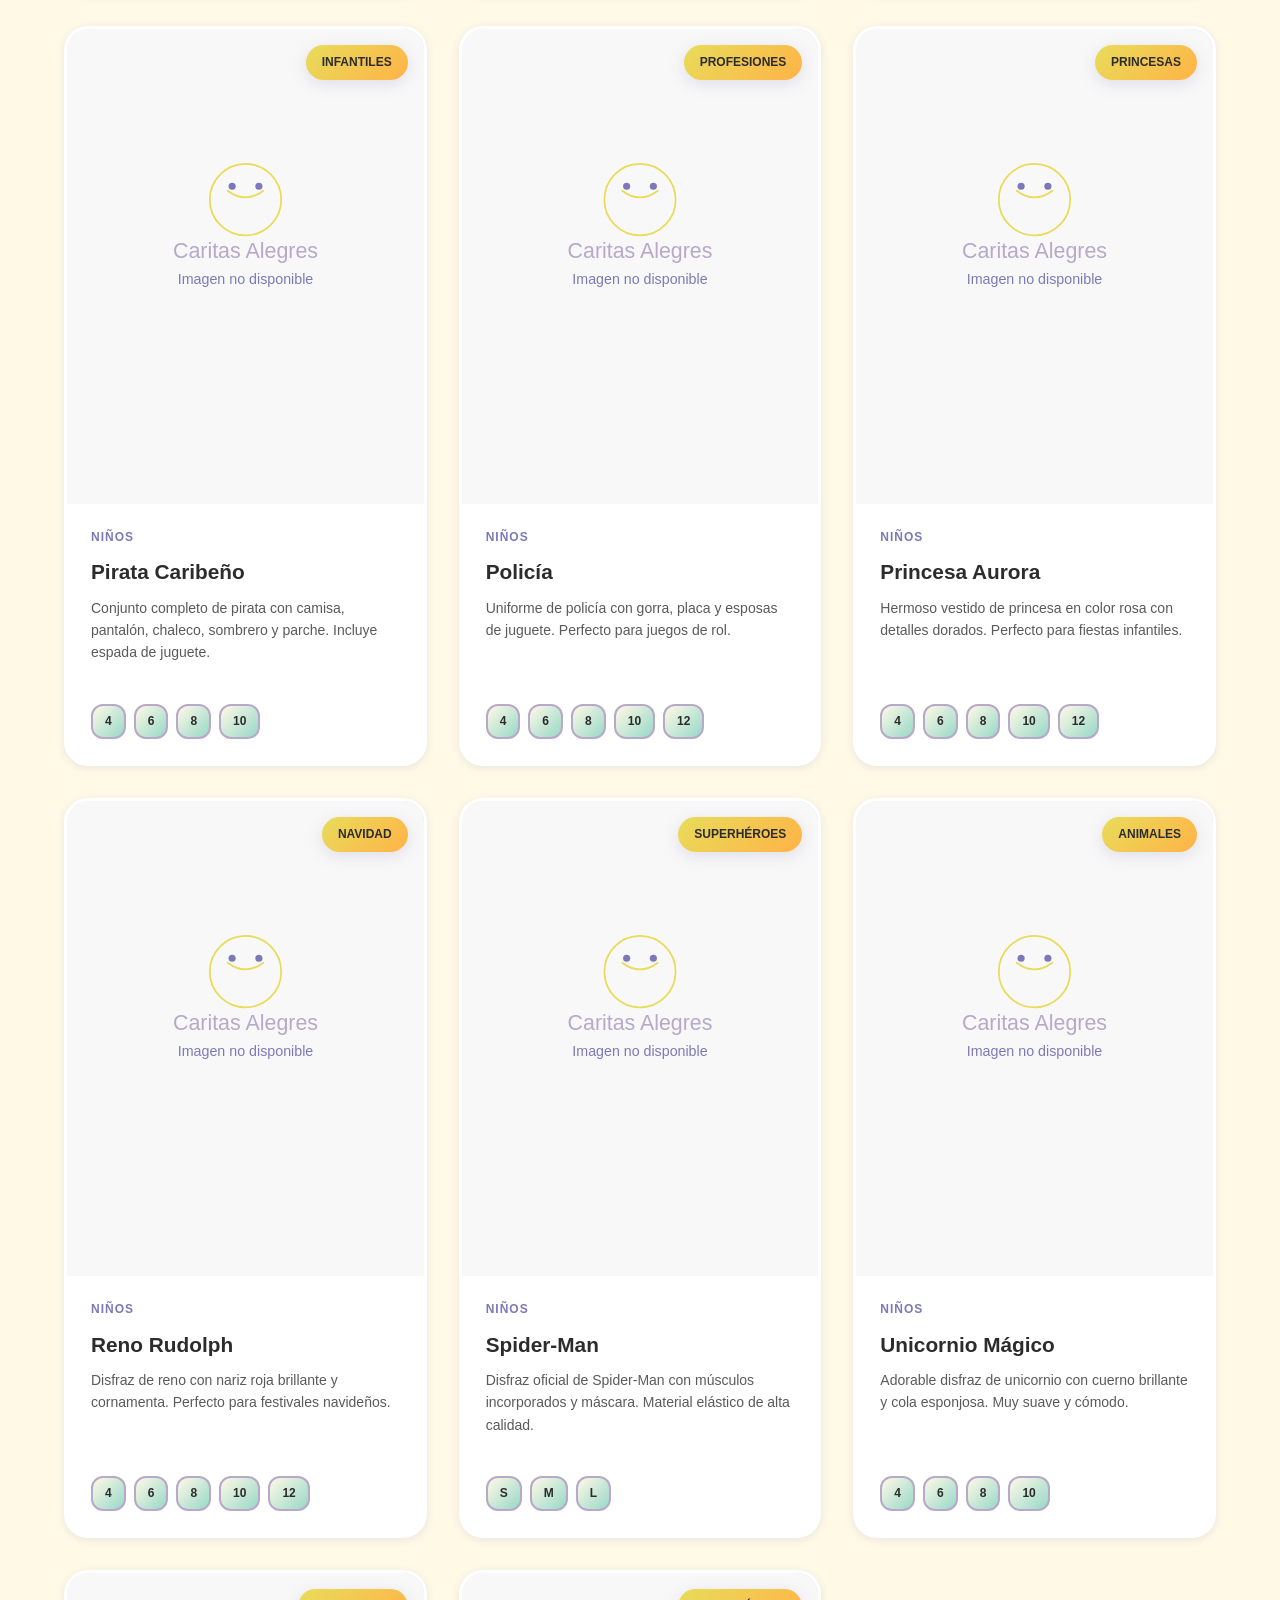
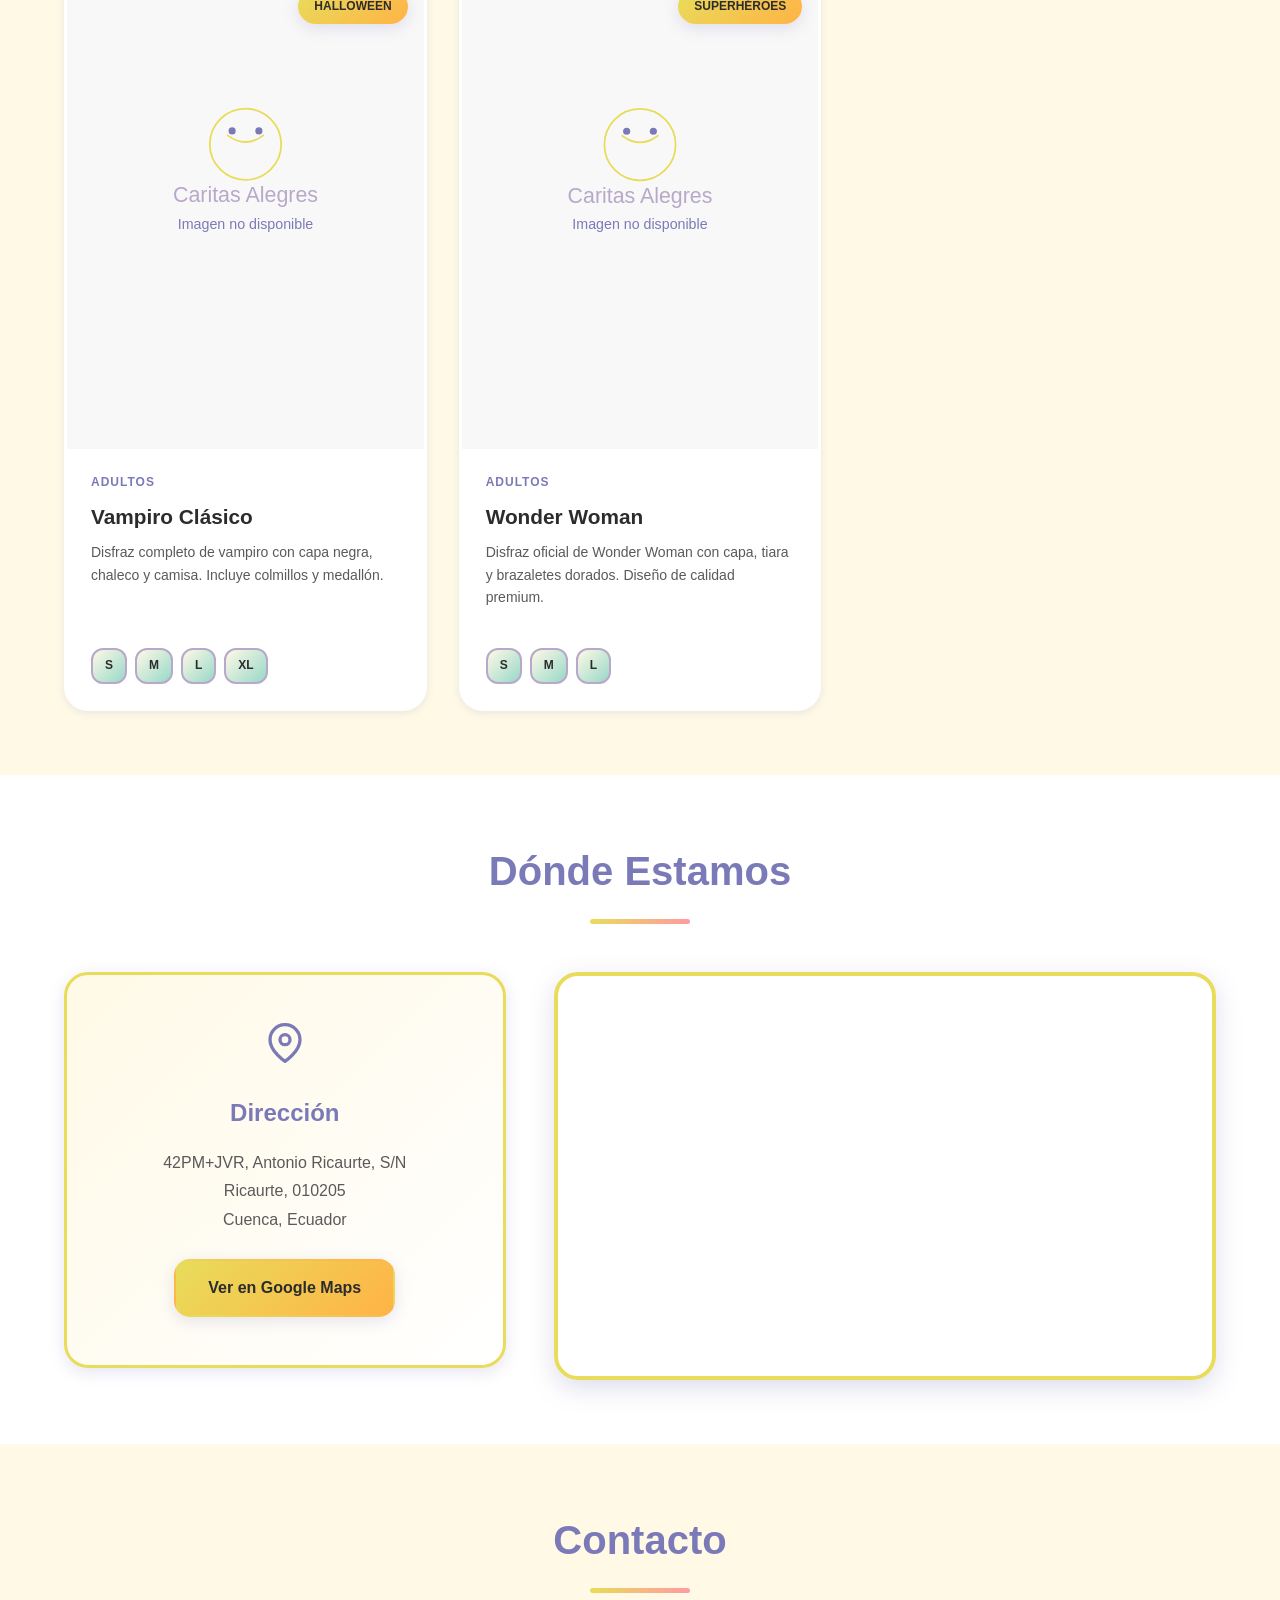
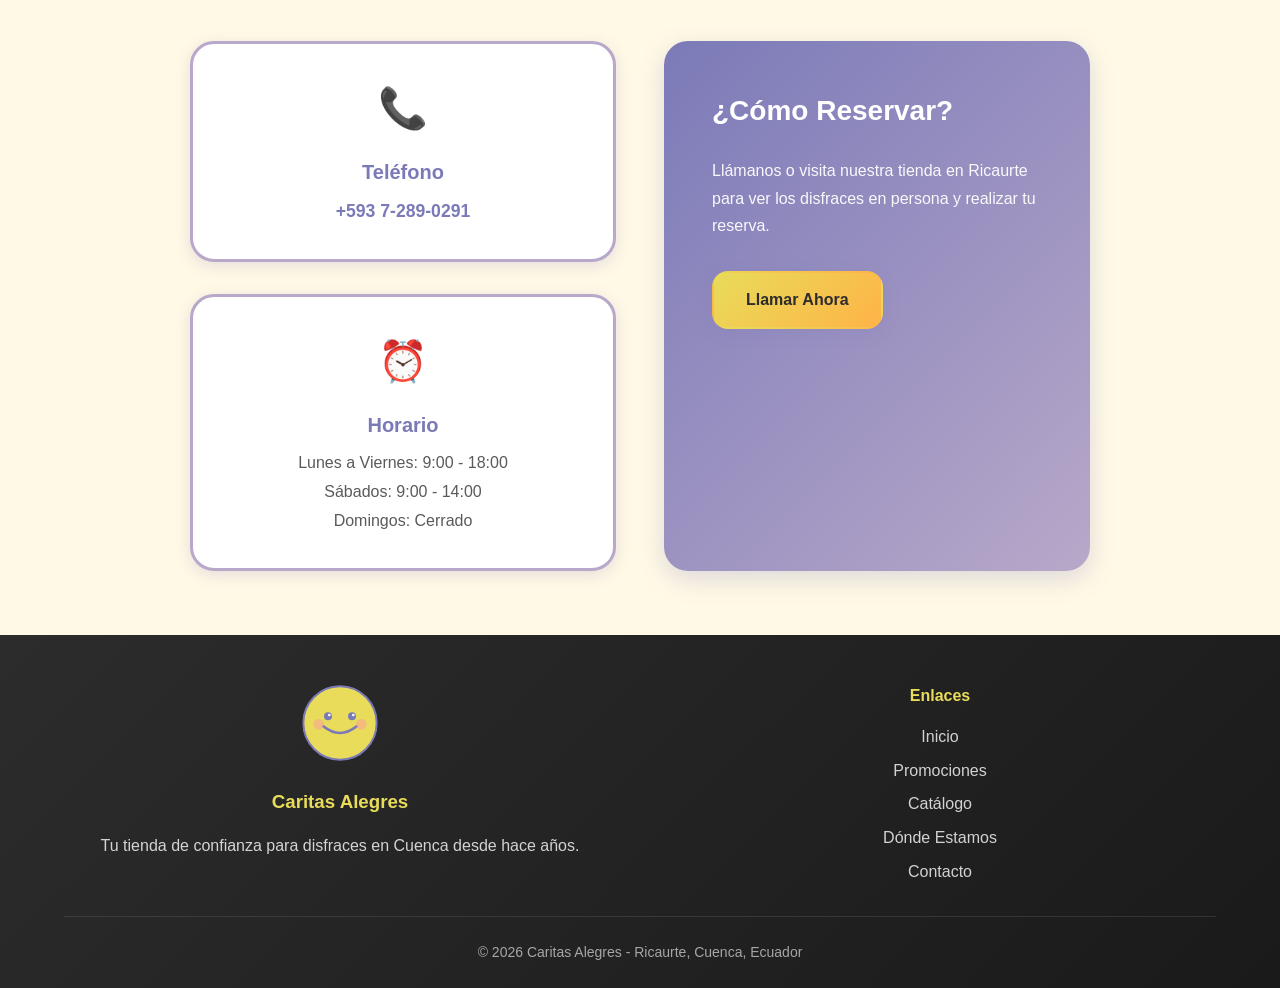
==== commit b67249a8: "Add files via upload" ====
--- a/index.html
+++ b/index.html
@@ -3,11 +3,10 @@
 <head>
     <meta charset="UTF-8">
     <meta name="viewport" content="width=device-width, initial-scale=1.0">
-    <meta name="description" content="Caritas Alegres - Alquiler, confección y venta de disfraces para todas las ocasiones. Encuentra el disfraz perfecto para Halloween, Carnaval y más.">
-    <meta name="keywords" content="disfraces, alquiler disfraces, venta disfraces, halloween, carnaval, disfraces infantiles">
-    <meta name="author" content="Caritas Alegres">
+    <meta name="description" content="Caritas Alegres - Alquiler, confección y venta de disfraces. Ricaurte, Cuenca, Ecuador.">
+    <meta name="keywords" content="disfraces, alquiler disfraces, Cuenca, Ecuador, halloween, carnaval, navidad">
     
-    <title>Caritas Alegres - Catálogo de Disfraces</title>
+    <title>Caritas Alegres - Disfraces en Cuenca</title>
     
     <link rel="stylesheet" href="css/styles.css">
     <link rel="stylesheet" href="css/responsive.css">
@@ -18,15 +17,19 @@
         <div class="container">
             <div class="header-content">
                 <div class="logo">
-                    <h1>Caritas Alegres</h1>
-                    <p class="tagline">¡Disfrazá!</p>
+                    <img src="images/logo-caritas-alegres.svg" alt="Caritas Alegres Logo" class="logo-img">
+                    <div class="logo-text">
+                        <h1>Caritas Alegres</h1>
+                        <p class="tagline">¡Disfrazá!</p>
+                    </div>
                 </div>
                 
                 <nav class="nav">
                     <ul class="nav-list">
                         <li><a href="#inicio">Inicio</a></li>
+                        <li><a href="#galeria-promocional">Promociones</a></li>
                         <li><a href="#catalogo">Catálogo</a></li>
-                        <li><a href="#servicios">Servicios</a></li>
+                        <li><a href="#ubicacion">Dónde Estamos</a></li>
                         <li><a href="#contacto">Contacto</a></li>
                     </ul>
                 </nav>
@@ -40,19 +43,59 @@
         </div>
     </header>
 
-    <!-- Hero Section -->
-    <section id="inicio" class="hero">
-        <div class="container">
-            <div class="hero-content">
-                <h2>Encuentra tu Disfraz Perfecto</h2>
-                <p>Alquiler, confección y venta de disfraces para todas las ocasiones</p>
-                <a href="#catalogo" class="btn btn-primary">Ver Catálogo</a>
+    <!-- Botones Flotantes -->
+    <div class="floating-buttons">
+        <a href="tel:+593728900291" class="floating-btn btn-call" aria-label="Llamar ahora">
+            <svg width="24" height="24" viewBox="0 0 24 24" fill="none" xmlns="http://www.w3.org/2000/svg">
+                <path d="M22 16.92v3a2 2 0 01-2.18 2 19.79 19.79 0 01-8.63-3.07 19.5 19.5 0 01-6-6 19.79 19.79 0 01-3.07-8.67A2 2 0 014.11 2h3a2 2 0 012 1.72 12.84 12.84 0 00.7 2.81 2 2 0 01-.45 2.11L8.09 9.91a16 16 0 006 6l1.27-1.27a2 2 0 012.11-.45 12.84 12.84 0 002.81.7A2 2 0 0122 16.92z" fill="currentColor"/>
+            </svg>
+            <span>Llamar</span>
+        </a>
+        <a href="#catalogo" class="floating-btn btn-catalog">
+            <svg width="24" height="24" viewBox="0 0 24 24" fill="none" xmlns="http://www.w3.org/2000/svg">
+                <rect x="3" y="3" width="18" height="18" rx="2" stroke="currentColor" stroke-width="2"/>
+                <line x1="3" y1="9" x2="21" y2="9" stroke="currentColor" stroke-width="2"/>
+                <line x1="9" y1="21" x2="9" y2="9" stroke="currentColor" stroke-width="2"/>
+            </svg>
+            <span>Catálogo</span>
+        </a>
+    </div>
+
+    <!-- Hero Section - Galería Promocional -->
+    <section id="galeria-promocional" class="hero-gallery">
+        <div class="container">
+            <h2 class="gallery-title">Temporadas Especiales</h2>
+            <div class="promo-grid">
+                <div class="promo-card">
+                    <div class="promo-image halloween">
+                        <div class="promo-overlay">
+                            <h3>Halloween</h3>
+                            <p>Octubre - Los disfraces más terroríficos</p>
+                        </div>
+                    </div>
+                </div>
+                <div class="promo-card">
+                    <div class="promo-image carnaval">
+                        <div class="promo-overlay">
+                            <h3>Carnaval</h3>
+                            <p>Febrero - Color y diversión</p>
+                        </div>
+                    </div>
+                </div>
+                <div class="promo-card">
+                    <div class="promo-image navidad">
+                        <div class="promo-overlay">
+                            <h3>Navidad</h3>
+                            <p>Diciembre - Magia navideña</p>
+                        </div>
+                    </div>
+                </div>
             </div>
         </div>
     </section>
 
     <!-- Services Section -->
-    <section id="servicios" class="services">
+    <section id="inicio" class="services">
         <div class="container">
             <h2 class="section-title">Nuestros Servicios</h2>
             <div class="services-grid">
@@ -65,7 +108,7 @@
                         </svg>
                     </div>
                     <h3>Alquiler</h3>
-                    <p>Amplio catálogo de disfraces disponibles para alquilar por día o fin de semana.</p>
+                    <p>Amplio catálogo de disfraces disponibles para todas las ocasiones.</p>
                 </div>
                 <div class="service-card">
                     <div class="service-icon">
@@ -86,7 +129,7 @@
                         </svg>
                     </div>
                     <h3>Venta</h3>
-                    <p>Compra tu disfraz favorito y tenlo para siempre en tu colección.</p>
+                    <p>Compra tu disfraz favorito y tenlo para siempre.</p>
                 </div>
             </div>
         </div>
@@ -101,7 +144,7 @@
             <div class="filters">
                 <div class="filter-group">
                     <label for="search">Buscar:</label>
-                    <input type="text" id="search" placeholder="Nombre del disfraz...">
+                    <input type="text" id="search" placeholder="Buscar disfraz...">
                 </div>
                 
                 <div class="filter-group">
@@ -109,6 +152,7 @@
                     <select id="category-filter">
                         <option value="todas">Todas las categorías</option>
                         <option value="halloween">Halloween</option>
+                        <option value="navidad">Navidad</option>
                         <option value="carnaval">Carnaval</option>
                         <option value="superheroes">Superhéroes</option>
                         <option value="princesas">Princesas</option>
@@ -120,23 +164,11 @@
                 </div>
                 
                 <div class="filter-group">
-                    <label for="season-filter">Temporada:</label>
-                    <select id="season-filter">
-                        <option value="todas">Todas las temporadas</option>
-                        <option value="primavera">Primavera</option>
-                        <option value="verano">Verano</option>
-                        <option value="otono">Otoño</option>
-                        <option value="invierno">Invierno</option>
-                        <option value="todo-el-ano">Todo el año</option>
-                    </select>
-                </div>
-                
-                <div class="filter-group">
-                    <label for="availability-filter">Disponibilidad:</label>
-                    <select id="availability-filter">
-                        <option value="todos">Todos</option>
-                        <option value="disponible">Disponibles</option>
-                        <option value="no-disponible">No disponibles</option>
+                    <label for="age-filter">Edad:</label>
+                    <select id="age-filter">
+                        <option value="todas">Todas las edades</option>
+                        <option value="nino">Niños</option>
+                        <option value="adulto">Adultos</option>
                     </select>
                 </div>
                 
@@ -167,6 +199,39 @@
         </div>
     </section>
 
+    <!-- Location Section -->
+    <section id="ubicacion" class="location">
+        <div class="container">
+            <h2 class="section-title">Dónde Estamos</h2>
+            <div class="location-content">
+                <div class="location-info">
+                    <div class="location-card">
+                        <div class="location-icon">
+                            <svg width="40" height="40" viewBox="0 0 24 24" fill="none" xmlns="http://www.w3.org/2000/svg">
+                                <path d="M21 10c0 7-9 13-9 13s-9-6-9-13a9 9 0 1118 0z" stroke="#7B7AB8" stroke-width="2"/>
+                                <circle cx="12" cy="10" r="3" stroke="#7B7AB8" stroke-width="2"/>
+                            </svg>
+                        </div>
+                        <h3>Dirección</h3>
+                        <p>42PM+JVR, Antonio Ricaurte, S/N<br>Ricaurte, 010205<br>Cuenca, Ecuador</p>
+                        <a href="https://maps.google.com/?q=42PM+JVR,Antonio+Ricaurte,Ricaurte,010205,Cuenca,Ecuador" target="_blank" class="btn btn-primary">Ver en Google Maps</a>
+                    </div>
+                </div>
+                <div class="location-map">
+                    <iframe 
+                        src="https://www.google.com/maps/embed?pb=!1m18!1m12!1m3!1d997.3856817654298!2d-79.01483793042071!3d-2.8660838998422814!2m3!1f0!2f0!3f0!3m2!1i1024!2i768!4f13.1!3m3!1m2!1s0x0%3A0x0!2zMsKwNTEnNTcuOSJTIDc5wrAwMCc1My40Ilc!5e0!3m2!1ses!2sec!4v1234567890123!5m2!1ses!2sec" 
+                        width="100%" 
+                        height="400" 
+                        style="border:0;" 
+                        allowfullscreen="" 
+                        loading="lazy" 
+                        referrerpolicy="no-referrer-when-downgrade">
+                    </iframe>
+                </div>
+            </div>
+        </div>
+    </section>
+
     <!-- Contact Section -->
     <section id="contacto" class="contact">
         <div class="container">
@@ -174,24 +239,23 @@
             <div class="contact-content">
                 <div class="contact-info">
                     <div class="contact-item">
+                        <div class="contact-icon">📞</div>
                         <h3>Teléfono</h3>
-                        <p><a href="tel:2890291">2890 291</a></p>
+                        <p><a href="tel:+593728900291">+593 7-289-0291</a></p>
                     </div>
                     <div class="contact-item">
-                        <h3>Ubicación</h3>
-                        <p>[Dirección de la tienda]</p>
-                    </div>
-                    <div class="contact-item">
+                        <div class="contact-icon">⏰</div>
                         <h3>Horario</h3>
-                        <p>Lunes a Viernes: 9:00 - 19:00</p>
+                        <p>Lunes a Viernes: 9:00 - 18:00</p>
                         <p>Sábados: 9:00 - 14:00</p>
+                        <p>Domingos: Cerrado</p>
                     </div>
                 </div>
                 
                 <div class="contact-cta">
                     <h3>¿Cómo Reservar?</h3>
-                    <p>Contactanos por teléfono o visita nuestra tienda para ver los disfraces en persona y realizar tu reserva.</p>
-                    <a href="tel:2890291" class="btn btn-primary">Llamar Ahora</a>
+                    <p>Llámanos o visita nuestra tienda en Ricaurte para ver los disfraces en persona y realizar tu reserva.</p>
+                    <a href="tel:+593728900291" class="btn btn-primary">Llamar Ahora</a>
                 </div>
             </div>
         </div>
@@ -202,21 +266,23 @@
         <div class="container">
             <div class="footer-content">
                 <div class="footer-info">
+                    <img src="images/logo-caritas-alegres.svg" alt="Caritas Alegres" class="footer-logo">
                     <h3>Caritas Alegres</h3>
-                    <p>Tu tienda de confianza para disfraces desde hace años.</p>
+                    <p>Tu tienda de confianza para disfraces en Cuenca desde hace años.</p>
                 </div>
                 <div class="footer-links">
                     <h4>Enlaces</h4>
                     <ul>
                         <li><a href="#inicio">Inicio</a></li>
+                        <li><a href="#galeria-promocional">Promociones</a></li>
                         <li><a href="#catalogo">Catálogo</a></li>
-                        <li><a href="#servicios">Servicios</a></li>
+                        <li><a href="#ubicacion">Dónde Estamos</a></li>
                         <li><a href="#contacto">Contacto</a></li>
                     </ul>
                 </div>
             </div>
             <div class="footer-bottom">
-                <p>&copy; 2026 Caritas Alegres. Todos los derechos reservados.</p>
+                <p>&copy; 2026 Caritas Alegres - Ricaurte, Cuenca, Ecuador</p>
             </div>
         </div>
     </footer>
--- a/css/styles.css
+++ b/css/styles.css
@@ -1,17 +1,20 @@
 /* ===================================
-   Variables CSS
+   Variables CSS - Caritas Alegres V2
    =================================== */
 :root {
-    /* Colores de marca - basados en el branding de Caritas Alegres */
+    /* Colores de marca */
     --primary-yellow: #E8DC5A;
     --primary-purple: #7B7AB8;
     --primary-lilac: #B8A8C9;
+    --accent-pink: #FF9AA2;
+    --accent-orange: #FFB347;
+    --accent-green: #98D8C8;
     
     /* Colores funcionales */
     --text-dark: #2C2C2C;
     --text-medium: #5A5A5A;
     --text-light: #8A8A8A;
-    --background-light: #F8F8F8;
+    --background-light: #FFF9E6;
     --background-white: #FFFFFF;
     --border-color: #E0E0E0;
     
@@ -31,23 +34,26 @@
     
     /* Tipografía */
     --font-main: -apple-system, BlinkMacSystemFont, 'Segoe UI', Roboto, 'Helvetica Neue', Arial, sans-serif;
-    --font-heading: 'Segoe UI', Tahoma, Geneva, Verdana, sans-serif;
+    --font-heading: 'Comic Sans MS', 'Segoe UI', Tahoma, Geneva, Verdana, sans-serif;
     
     /* Bordes */
-    --radius-sm: 4px;
-    --radius-md: 8px;
-    --radius-lg: 12px;
-    --radius-xl: 16px;
+    --radius-sm: 8px;
+    --radius-md: 12px;
+    --radius-lg: 16px;
+    --radius-xl: 24px;
+    --radius-round: 50%;
     
     /* Sombras */
-    --shadow-sm: 0 2px 4px rgba(0, 0, 0, 0.1);
-    --shadow-md: 0 4px 8px rgba(0, 0, 0, 0.12);
-    --shadow-lg: 0 8px 16px rgba(0, 0, 0, 0.15);
+    --shadow-sm: 0 2px 8px rgba(123, 122, 184, 0.15);
+    --shadow-md: 0 4px 16px rgba(123, 122, 184, 0.2);
+    --shadow-lg: 0 8px 24px rgba(123, 122, 184, 0.25);
+    --shadow-float: 0 8px 32px rgba(123, 122, 184, 0.3);
     
     /* Transiciones */
-    --transition-fast: 0.15s ease;
+    --transition-fast: 0.2s ease;
     --transition-normal: 0.3s ease;
     --transition-slow: 0.5s ease;
+    --transition-bounce: 0.4s cubic-bezier(0.68, -0.55, 0.265, 1.55);
 }
 
 /* ===================================
@@ -108,16 +114,17 @@
     font-weight: 700;
     text-align: center;
     margin-bottom: var(--spacing-xl);
-    color: var(--text-dark);
+    color: var(--primary-purple);
     position: relative;
+    font-family: var(--font-heading);
 }
 
 .section-title::after {
     content: '';
     display: block;
-    width: 80px;
-    height: 4px;
-    background: var(--primary-purple);
+    width: 100px;
+    height: 5px;
+    background: linear-gradient(90deg, var(--primary-yellow), var(--accent-pink));
     margin: var(--spacing-sm) auto 0;
     border-radius: var(--radius-sm);
 }
@@ -131,21 +138,21 @@
     font-size: 1rem;
     font-weight: 600;
     text-align: center;
-    border-radius: var(--radius-md);
-    transition: all var(--transition-normal);
+    border-radius: var(--radius-lg);
+    transition: all var(--transition-bounce);
     cursor: pointer;
     border: 2px solid transparent;
 }
 
 .btn-primary {
-    background-color: var(--primary-yellow);
+    background: linear-gradient(135deg, var(--primary-yellow), var(--accent-orange));
     color: var(--text-dark);
+    box-shadow: var(--shadow-md);
 }
 
 .btn-primary:hover {
-    background-color: #D4C84A;
-    transform: translateY(-2px);
-    box-shadow: var(--shadow-md);
+    transform: translateY(-3px) scale(1.05);
+    box-shadow: var(--shadow-lg);
 }
 
 .btn-secondary {
@@ -157,18 +164,66 @@
 .btn-secondary:hover {
     background-color: var(--primary-purple);
     color: var(--background-white);
+    transform: scale(1.05);
+}
+
+/* ===================================
+   Botones Flotantes
+   =================================== */
+.floating-buttons {
+    position: fixed;
+    bottom: var(--spacing-lg);
+    right: var(--spacing-lg);
+    display: flex;
+    flex-direction: column;
+    gap: var(--spacing-md);
+    z-index: 999;
+}
+
+.floating-btn {
+    display: flex;
+    align-items: center;
+    gap: var(--spacing-sm);
+    padding: var(--spacing-md) var(--spacing-lg);
+    border-radius: var(--radius-xl);
+    font-weight: 600;
+    box-shadow: var(--shadow-float);
+    transition: all var(--transition-bounce);
+    color: white;
+}
+
+.btn-call {
+    background: linear-gradient(135deg, #4CAF50, #45a049);
+}
+
+.btn-catalog {
+    background: linear-gradient(135deg, var(--primary-purple), var(--primary-lilac));
+}
+
+.floating-btn:hover {
+    transform: translateY(-5px) scale(1.05);
+    box-shadow: 0 12px 40px rgba(123, 122, 184, 0.4);
+}
+
+.floating-btn:active {
+    transform: translateY(-2px) scale(1.02);
+}
+
+.floating-btn svg {
+    width: 24px;
+    height: 24px;
 }
 
 /* ===================================
    Header
    =================================== */
 .header {
-    background-color: var(--background-white);
-    border-bottom: 3px solid var(--primary-yellow);
+    background: linear-gradient(135deg, var(--background-white), var(--background-light));
+    border-bottom: 4px solid var(--primary-yellow);
     position: sticky;
     top: 0;
     z-index: 1000;
-    box-shadow: var(--shadow-sm);
+    box-shadow: var(--shadow-md);
 }
 
 .header-content {
@@ -178,11 +233,28 @@
     padding: var(--spacing-md) 0;
 }
 
-.logo h1 {
+.logo {
+    display: flex;
+    align-items: center;
+    gap: var(--spacing-sm);
+}
+
+.logo-img {
+    width: 60px;
+    height: 60px;
+    transition: transform var(--transition-bounce);
+}
+
+.logo:hover .logo-img {
+    transform: rotate(360deg) scale(1.1);
+}
+
+.logo-text h1 {
     font-size: 1.75rem;
     font-weight: 700;
     color: var(--primary-purple);
-    margin-bottom: 0.25rem;
+    margin-bottom: 0;
+    font-family: var(--font-heading);
 }
 
 .tagline {
@@ -197,64 +269,134 @@
 }
 
 .nav-list a {
-    font-weight: 500;
+    font-weight: 600;
     color: var(--text-dark);
     position: relative;
     padding: 0.5rem 0;
+    transition: all var(--transition-normal);
 }
 
 .nav-list a::after {
     content: '';
     position: absolute;
     bottom: 0;
-    left: 0;
+    left: 50%;
     width: 0;
-    height: 2px;
-    background-color: var(--primary-purple);
-    transition: width var(--transition-normal);
-}
-
-.nav-list a:hover::after,
-.nav-list a:focus::after {
+    height: 3px;
+    background: linear-gradient(90deg, var(--primary-yellow), var(--accent-pink));
+    transition: all var(--transition-normal);
+    transform: translateX(-50%);
+    border-radius: var(--radius-sm);
+}
+
+.nav-list a:hover {
+    color: var(--primary-purple);
+}
+
+.nav-list a:hover::after {
     width: 100%;
 }
 
 .menu-toggle {
     display: none;
     flex-direction: column;
-    gap: 4px;
+    gap: 5px;
     padding: 0.5rem;
 }
 
 .menu-toggle span {
     display: block;
-    width: 25px;
+    width: 28px;
     height: 3px;
-    background-color: var(--primary-purple);
+    background: linear-gradient(90deg, var(--primary-purple), var(--primary-lilac));
     border-radius: var(--radius-sm);
     transition: all var(--transition-normal);
 }
 
 /* ===================================
-   Hero Section
-   =================================== */
-.hero {
-    background: linear-gradient(135deg, var(--primary-purple) 0%, var(--primary-lilac) 100%);
-    color: var(--background-white);
+   Hero Gallery - Promociones
+   =================================== */
+.hero-gallery {
+    background: linear-gradient(135deg, var(--background-light) 0%, var(--background-white) 100%);
     padding: var(--spacing-xxl) 0;
-    text-align: center;
-}
-
-.hero-content h2 {
+}
+
+.gallery-title {
     font-size: 3rem;
     font-weight: 700;
-    margin-bottom: var(--spacing-md);
-}
-
-.hero-content p {
-    font-size: 1.25rem;
-    margin-bottom: var(--spacing-lg);
-    opacity: 0.95;
+    text-align: center;
+    color: var(--primary-purple);
+    margin-bottom: var(--spacing-xl);
+    font-family: var(--font-heading);
+}
+
+.promo-grid {
+    display: grid;
+    grid-template-columns: repeat(auto-fit, minmax(300px, 1fr));
+    gap: var(--spacing-lg);
+    max-width: 1200px;
+    margin: 0 auto;
+}
+
+.promo-card {
+    border-radius: var(--radius-xl);
+    overflow: hidden;
+    box-shadow: var(--shadow-md);
+    transition: all var(--transition-bounce);
+    cursor: pointer;
+}
+
+.promo-card:hover {
+    transform: translateY(-10px) scale(1.02);
+    box-shadow: var(--shadow-float);
+}
+
+.promo-image {
+    position: relative;
+    height: 350px;
+    display: flex;
+    align-items: center;
+    justify-content: center;
+    overflow: hidden;
+}
+
+.promo-image.halloween {
+    background: linear-gradient(135deg, #FF6B35, #FF8C42);
+}
+
+.promo-image.carnaval {
+    background: linear-gradient(135deg, #FF6B9D, #FFA07A);
+}
+
+.promo-image.navidad {
+    background: linear-gradient(135deg, #C41E3A, #228B22);
+}
+
+.promo-overlay {
+    position: absolute;
+    bottom: 0;
+    left: 0;
+    right: 0;
+    background: linear-gradient(to top, rgba(0,0,0,0.8), transparent);
+    color: white;
+    padding: var(--spacing-lg);
+    transform: translateY(20px);
+    transition: transform var(--transition-normal);
+}
+
+.promo-card:hover .promo-overlay {
+    transform: translateY(0);
+}
+
+.promo-overlay h3 {
+    font-size: 2rem;
+    margin-bottom: var(--spacing-xs);
+    font-family: var(--font-heading);
+}
+
+.promo-overlay p {
+    font-size: 1.1rem;
+    opacity: 0.9;
 }
 
 /* ===================================
@@ -262,7 +404,7 @@
    =================================== */
 .services {
     padding: var(--spacing-xxl) 0;
-    background-color: var(--background-light);
+    background: var(--background-white);
 }
 
 .services-grid {
@@ -272,17 +414,19 @@
 }
 
 .service-card {
-    background-color: var(--background-white);
+    background: linear-gradient(135deg, var(--background-white), var(--background-light));
     padding: var(--spacing-xl);
-    border-radius: var(--radius-lg);
+    border-radius: var(--radius-xl);
     text-align: center;
     box-shadow: var(--shadow-sm);
-    transition: all var(--transition-normal);
+    transition: all var(--transition-bounce);
+    border: 3px solid transparent;
 }
 
 .service-card:hover {
-    transform: translateY(-8px);
-    box-shadow: var(--shadow-lg);
+    transform: translateY(-10px) rotate(-1deg);
+    box-shadow: var(--shadow-float);
+    border-color: var(--primary-yellow);
 }
 
 .service-icon {
@@ -290,12 +434,18 @@
     margin-bottom: var(--spacing-md);
     display: flex;
     justify-content: center;
+    transition: transform var(--transition-bounce);
+}
+
+.service-card:hover .service-icon {
+    transform: scale(1.2) rotate(10deg);
 }
 
 .service-card h3 {
     font-size: 1.5rem;
     margin-bottom: var(--spacing-sm);
-    color: var(--text-dark);
+    color: var(--primary-purple);
+    font-family: var(--font-heading);
 }
 
 .service-card p {
@@ -308,18 +458,21 @@
    =================================== */
 .catalog {
     padding: var(--spacing-xxl) 0;
+    background: var(--background-light);
 }
 
 /* Filtros */
 .filters {
-    background-color: var(--background-light);
+    background: var(--background-white);
     padding: var(--spacing-lg);
-    border-radius: var(--radius-lg);
+    border-radius: var(--radius-xl);
     margin-bottom: var(--spacing-xl);
     display: flex;
     flex-wrap: wrap;
     gap: var(--spacing-md);
     align-items: flex-end;
+    box-shadow: var(--shadow-md);
+    border: 3px solid var(--primary-yellow);
 }
 
 .filter-group {
@@ -331,30 +484,32 @@
 }
 
 .filter-group label {
-    font-weight: 600;
-    color: var(--text-dark);
+    font-weight: 700;
+    color: var(--primary-purple);
     font-size: 0.875rem;
+    font-family: var(--font-heading);
 }
 
 .filter-group input,
 .filter-group select {
-    padding: 0.75rem;
-    border: 1px solid var(--border-color);
+    padding: 0.875rem;
+    border: 2px solid var(--border-color);
     border-radius: var(--radius-md);
     font-size: 1rem;
     background-color: var(--background-white);
-    transition: border-color var(--transition-fast);
+    transition: all var(--transition-normal);
 }
 
 .filter-group input:focus,
 .filter-group select:focus {
     outline: none;
     border-color: var(--primary-purple);
-    box-shadow: 0 0 0 3px rgba(123, 122, 184, 0.1);
+    box-shadow: 0 0 0 4px rgba(123, 122, 184, 0.15);
+    transform: scale(1.02);
 }
 
 #clear-filters {
-    padding: 0.75rem 1.5rem;
+    padding: 0.875rem 1.5rem;
     white-space: nowrap;
 }
 
@@ -362,10 +517,12 @@
 .results-info {
     margin-bottom: var(--spacing-md);
     color: var(--text-medium);
+    font-size: 1.1rem;
 }
 
 .results-info strong {
     color: var(--primary-purple);
+    font-size: 1.3rem;
 }
 
 /* Grid de disfraces */
@@ -377,25 +534,27 @@
 
 /* Tarjeta de disfraz */
 .costume-card {
-    background-color: var(--background-white);
-    border-radius: var(--radius-lg);
+    background: var(--background-white);
+    border-radius: var(--radius-xl);
     overflow: hidden;
     box-shadow: var(--shadow-sm);
-    transition: all var(--transition-normal);
+    transition: all var(--transition-bounce);
     display: flex;
     flex-direction: column;
+    border: 3px solid transparent;
 }
 
 .costume-card:hover {
-    transform: translateY(-5px);
-    box-shadow: var(--shadow-lg);
+    transform: translateY(-8px) rotate(-1deg);
+    box-shadow: var(--shadow-float);
+    border-color: var(--accent-pink);
 }
 
 .costume-image {
     position: relative;
     width: 100%;
-    padding-top: 133.33%; /* Aspect ratio 3:4 */
-    background-color: var(--background-light);
+    padding-top: 133.33%;
+    background: linear-gradient(135deg, var(--background-light), var(--primary-lilac));
     overflow: hidden;
 }
 
@@ -410,25 +569,21 @@
 }
 
 .costume-card:hover .costume-image img {
-    transform: scale(1.05);
+    transform: scale(1.1) rotate(2deg);
 }
 
 .costume-badge {
     position: absolute;
     top: var(--spacing-sm);
     right: var(--spacing-sm);
-    background-color: var(--primary-yellow);
+    background: linear-gradient(135deg, var(--primary-yellow), var(--accent-orange));
     color: var(--text-dark);
-    padding: 0.375rem 0.75rem;
-    border-radius: var(--radius-md);
+    padding: 0.5rem 1rem;
+    border-radius: var(--radius-xl);
     font-size: 0.75rem;
     font-weight: 700;
     text-transform: uppercase;
-}
-
-.costume-badge.not-available {
-    background-color: var(--text-light);
-    color: var(--background-white);
+    box-shadow: var(--shadow-md);
 }
 
 .costume-info {
@@ -440,18 +595,20 @@
 
 .costume-category {
     font-size: 0.75rem;
-    font-weight: 600;
+    font-weight: 700;
     color: var(--primary-purple);
     text-transform: uppercase;
-    letter-spacing: 0.5px;
+    letter-spacing: 1px;
     margin-bottom: var(--spacing-xs);
+    font-family: var(--font-heading);
 }
 
 .costume-name {
-    font-size: 1.25rem;
+    font-size: 1.3rem;
     font-weight: 700;
     color: var(--text-dark);
     margin-bottom: var(--spacing-xs);
+    font-family: var(--font-heading);
 }
 
 .costume-description {
@@ -459,80 +616,36 @@
     font-size: 0.875rem;
     margin-bottom: var(--spacing-md);
     flex: 1;
-}
-
-.costume-details {
-    display: flex;
-    flex-direction: column;
-    gap: var(--spacing-xs);
-    margin-bottom: var(--spacing-md);
-}
-
-.costume-detail {
-    display: flex;
-    justify-content: space-between;
-    font-size: 0.875rem;
-}
-
-.costume-detail span:first-child {
-    color: var(--text-medium);
-}
-
-.costume-detail span:last-child {
-    font-weight: 600;
-    color: var(--text-dark);
+    line-height: 1.6;
 }
 
 .costume-sizes {
     display: flex;
     gap: var(--spacing-xs);
     flex-wrap: wrap;
-    margin-bottom: var(--spacing-md);
+    margin-top: var(--spacing-sm);
 }
 
 .size-badge {
-    padding: 0.25rem 0.5rem;
-    background-color: var(--background-light);
-    border-radius: var(--radius-sm);
+    padding: 0.375rem 0.75rem;
+    background: linear-gradient(135deg, var(--background-light), var(--accent-green));
+    border-radius: var(--radius-md);
     font-size: 0.75rem;
-    font-weight: 600;
-}
-
-.costume-prices {
-    display: grid;
-    grid-template-columns: 1fr 1fr;
-    gap: var(--spacing-sm);
-    padding-top: var(--spacing-sm);
-    border-top: 1px solid var(--border-color);
-}
-
-.price-item {
-    text-align: center;
-}
-
-.price-label {
-    font-size: 0.75rem;
-    color: var(--text-medium);
-    display: block;
-    margin-bottom: 0.25rem;
-}
-
-.price-value {
-    font-size: 1.25rem;
     font-weight: 700;
-    color: var(--primary-purple);
+    border: 2px solid var(--primary-lilac);
 }
 
 /* Mensaje sin resultados */
 .no-results {
     text-align: center;
     padding: var(--spacing-xxl);
-    background-color: var(--background-light);
-    border-radius: var(--radius-lg);
+    background: var(--background-white);
+    border-radius: var(--radius-xl);
+    box-shadow: var(--shadow-md);
 }
 
 .no-results p {
-    font-size: 1.125rem;
+    font-size: 1.25rem;
     color: var(--text-medium);
     margin-bottom: var(--spacing-lg);
 }
@@ -544,12 +657,12 @@
 }
 
 .spinner {
-    width: 50px;
-    height: 50px;
+    width: 60px;
+    height: 60px;
     margin: 0 auto var(--spacing-md);
-    border: 4px solid var(--background-light);
+    border: 5px solid var(--background-light);
     border-top-color: var(--primary-purple);
-    border-radius: 50%;
+    border-radius: var(--radius-round);
     animation: spin 1s linear infinite;
 }
 
@@ -558,11 +671,64 @@
 }
 
 /* ===================================
+   Location Section
+   =================================== */
+.location {
+    padding: var(--spacing-xxl) 0;
+    background: var(--background-white);
+}
+
+.location-content {
+    display: grid;
+    grid-template-columns: 1fr 1.5fr;
+    gap: var(--spacing-xl);
+    align-items: start;
+}
+
+.location-card {
+    background: linear-gradient(135deg, var(--background-light), var(--background-white));
+    padding: var(--spacing-xl);
+    border-radius: var(--radius-xl);
+    box-shadow: var(--shadow-md);
+    text-align: center;
+    border: 3px solid var(--primary-yellow);
+}
+
+.location-icon {
+    margin: 0 auto var(--spacing-md);
+}
+
+.location-card h3 {
+    font-size: 1.5rem;
+    margin-bottom: var(--spacing-sm);
+    color: var(--primary-purple);
+    font-family: var(--font-heading);
+}
+
+.location-card p {
+    color: var(--text-medium);
+    line-height: 1.8;
+    margin-bottom: var(--spacing-md);
+}
+
+.location-map {
+    border-radius: var(--radius-xl);
+    overflow: hidden;
+    box-shadow: var(--shadow-lg);
+    border: 4px solid var(--primary-yellow);
+}
+
+.location-map iframe {
+    display: block;
+    width: 100%;
+}
+
+/* ===================================
    Contact Section
    =================================== */
 .contact {
     padding: var(--spacing-xxl) 0;
-    background-color: var(--background-light);
+    background: var(--background-light);
 }
 
 .contact-content {
@@ -579,10 +745,31 @@
     gap: var(--spacing-lg);
 }
 
+.contact-item {
+    background: var(--background-white);
+    padding: var(--spacing-lg);
+    border-radius: var(--radius-xl);
+    box-shadow: var(--shadow-md);
+    text-align: center;
+    border: 3px solid var(--primary-lilac);
+    transition: all var(--transition-bounce);
+}
+
+.contact-item:hover {
+    transform: scale(1.05) rotate(-1deg);
+    border-color: var(--primary-yellow);
+}
+
+.contact-icon {
+    font-size: 2.5rem;
+    margin-bottom: var(--spacing-sm);
+}
+
 .contact-item h3 {
     font-size: 1.25rem;
     margin-bottom: var(--spacing-xs);
     color: var(--primary-purple);
+    font-family: var(--font-heading);
 }
 
 .contact-item p {
@@ -592,7 +779,8 @@
 
 .contact-item a {
     color: var(--primary-purple);
-    font-weight: 600;
+    font-weight: 700;
+    font-size: 1.1rem;
 }
 
 .contact-item a:hover {
@@ -600,29 +788,30 @@
 }
 
 .contact-cta {
-    background-color: var(--background-white);
+    background: linear-gradient(135deg, var(--primary-purple), var(--primary-lilac));
+    color: white;
     padding: var(--spacing-xl);
-    border-radius: var(--radius-lg);
-    box-shadow: var(--shadow-md);
+    border-radius: var(--radius-xl);
+    box-shadow: var(--shadow-lg);
 }
 
 .contact-cta h3 {
-    font-size: 1.5rem;
+    font-size: 1.75rem;
     margin-bottom: var(--spacing-md);
-    color: var(--text-dark);
+    font-family: var(--font-heading);
 }
 
 .contact-cta p {
-    color: var(--text-medium);
     margin-bottom: var(--spacing-lg);
     line-height: 1.7;
+    opacity: 0.95;
 }
 
 /* ===================================
    Footer
    =================================== */
 .footer {
-    background-color: var(--text-dark);
+    background: linear-gradient(135deg, var(--text-dark), #1a1a1a);
     color: var(--background-white);
     padding: var(--spacing-xl) 0 var(--spacing-md);
 }
@@ -634,18 +823,34 @@
     margin-bottom: var(--spacing-lg);
 }
 
+.footer-logo {
+    width: 80px;
+    height: 80px;
+    margin: 0 auto var(--spacing-md);
+}
+
+.footer-info {
+    text-align: center;
+}
+
 .footer-info h3 {
     color: var(--primary-yellow);
     margin-bottom: var(--spacing-sm);
+    font-family: var(--font-heading);
 }
 
 .footer-info p {
     color: rgba(255, 255, 255, 0.8);
+}
+
+.footer-links {
+    text-align: center;
 }
 
 .footer-links h4 {
     color: var(--primary-yellow);
     margin-bottom: var(--spacing-sm);
+    font-family: var(--font-heading);
 }
 
 .footer-links ul {
@@ -656,11 +861,12 @@
 
 .footer-links a {
     color: rgba(255, 255, 255, 0.8);
-    transition: color var(--transition-fast);
+    transition: all var(--transition-normal);
 }
 
 .footer-links a:hover {
     color: var(--primary-yellow);
+    transform: translateX(5px);
 }
 
 .footer-bottom {
--- a/css/responsive.css
+++ b/css/responsive.css
@@ -27,6 +27,45 @@
     
     .container {
         padding: 0 var(--spacing-sm);
+    }
+    
+    /* Botones flotantes en móvil */
+    .floating-buttons {
+        bottom: var(--spacing-sm);
+        right: var(--spacing-sm);
+        gap: var(--spacing-sm);
+    }
+    
+    .floating-btn {
+        padding: var(--spacing-sm) var(--spacing-md);
+        font-size: 0.875rem;
+    }
+    
+    .floating-btn span {
+        display: none;
+    }
+    
+    .floating-btn svg {
+        width: 20px;
+        height: 20px;
+    }
+    
+    /* Galería promocional */
+    .gallery-title {
+        font-size: 2rem;
+    }
+    
+    .promo-grid {
+        grid-template-columns: 1fr;
+    }
+    
+    .promo-image {
+        height: 300px;
+    }
+    
+    /* Location */
+    .location-content {
+        grid-template-columns: 1fr;
     }
     
     /* Header */
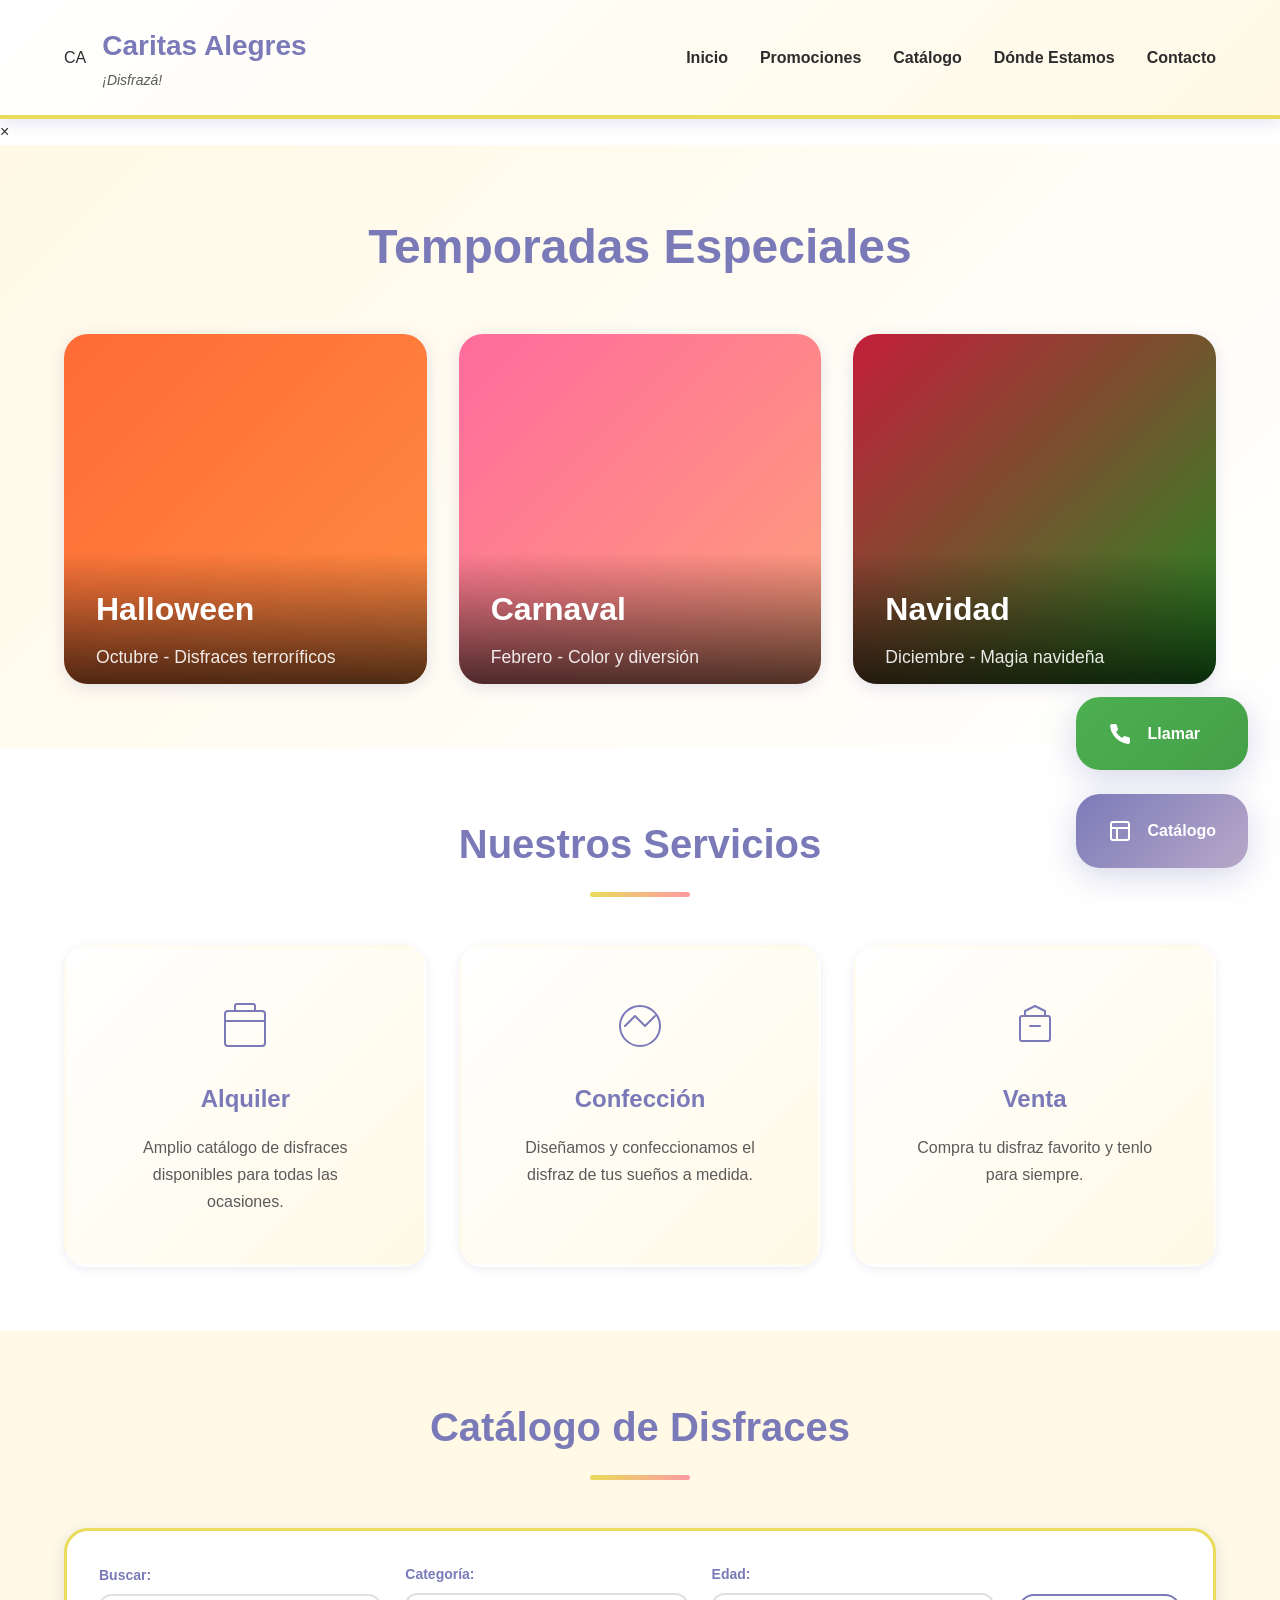
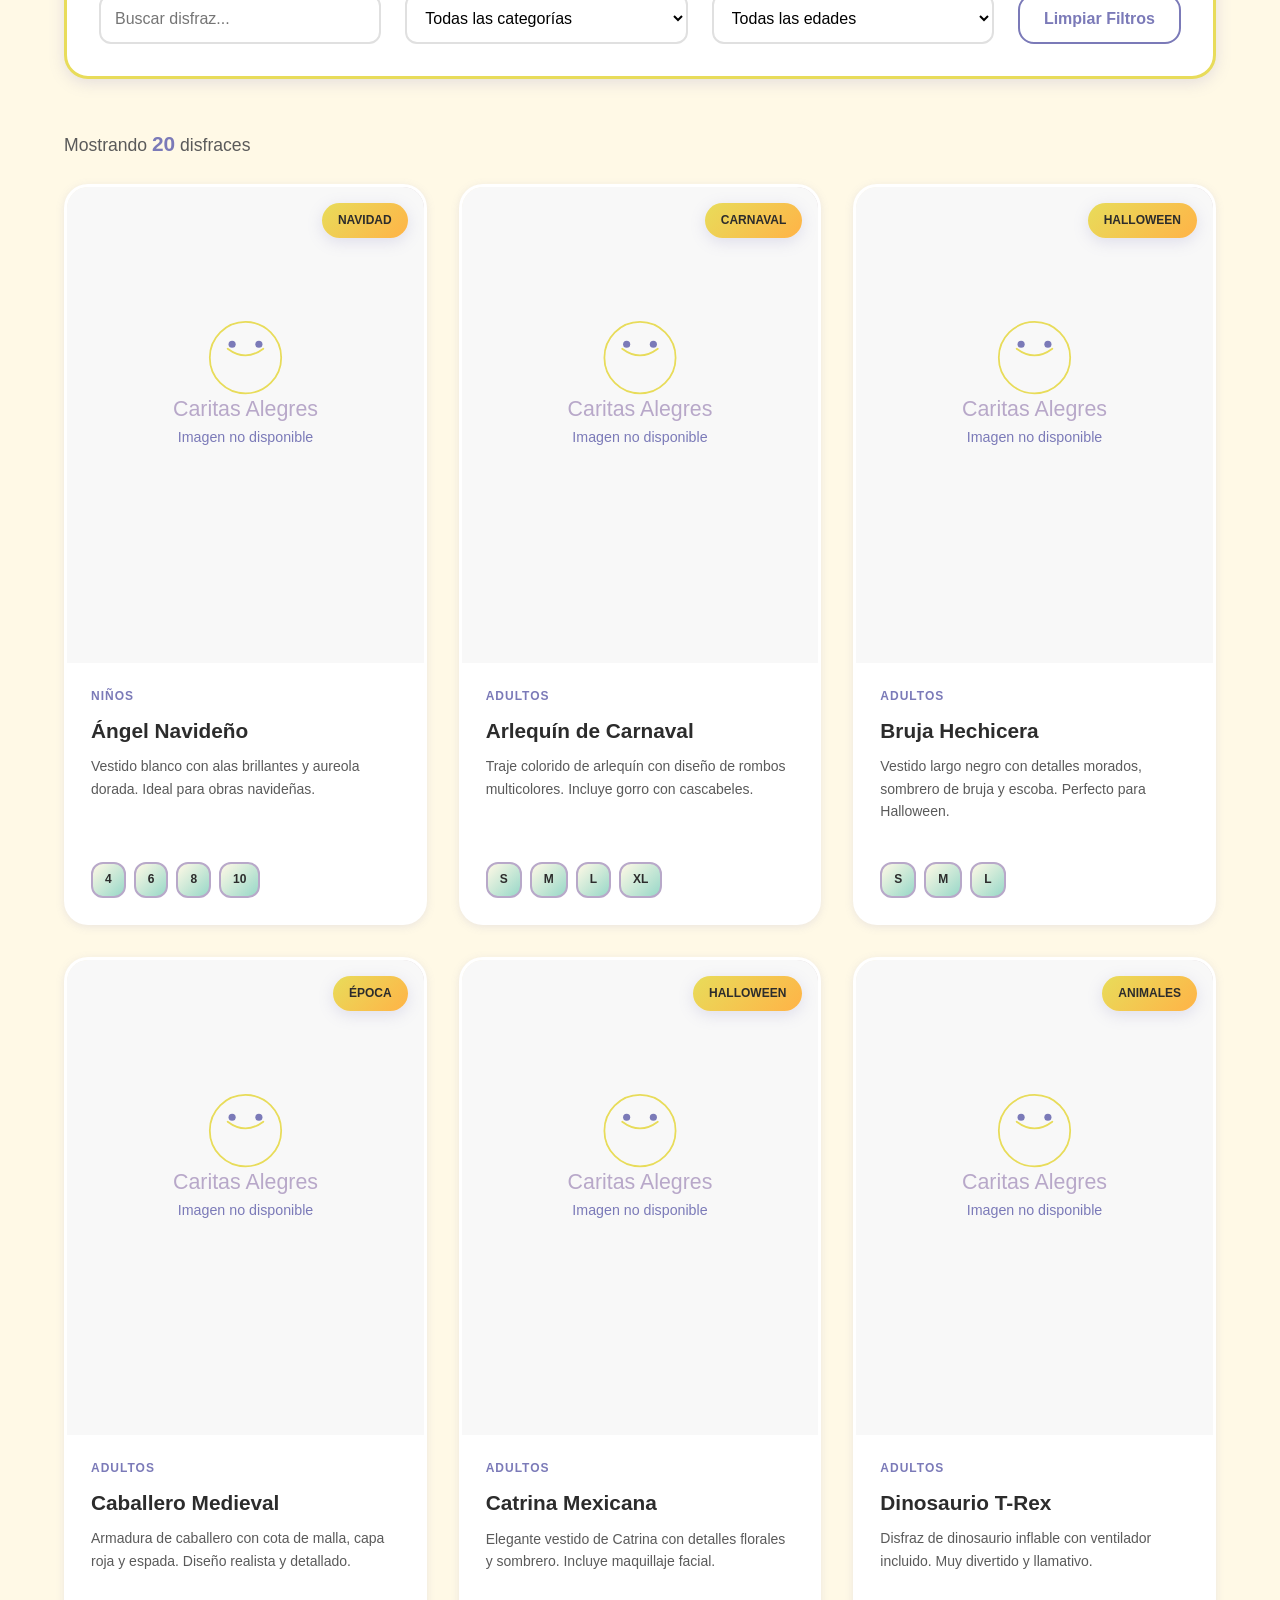
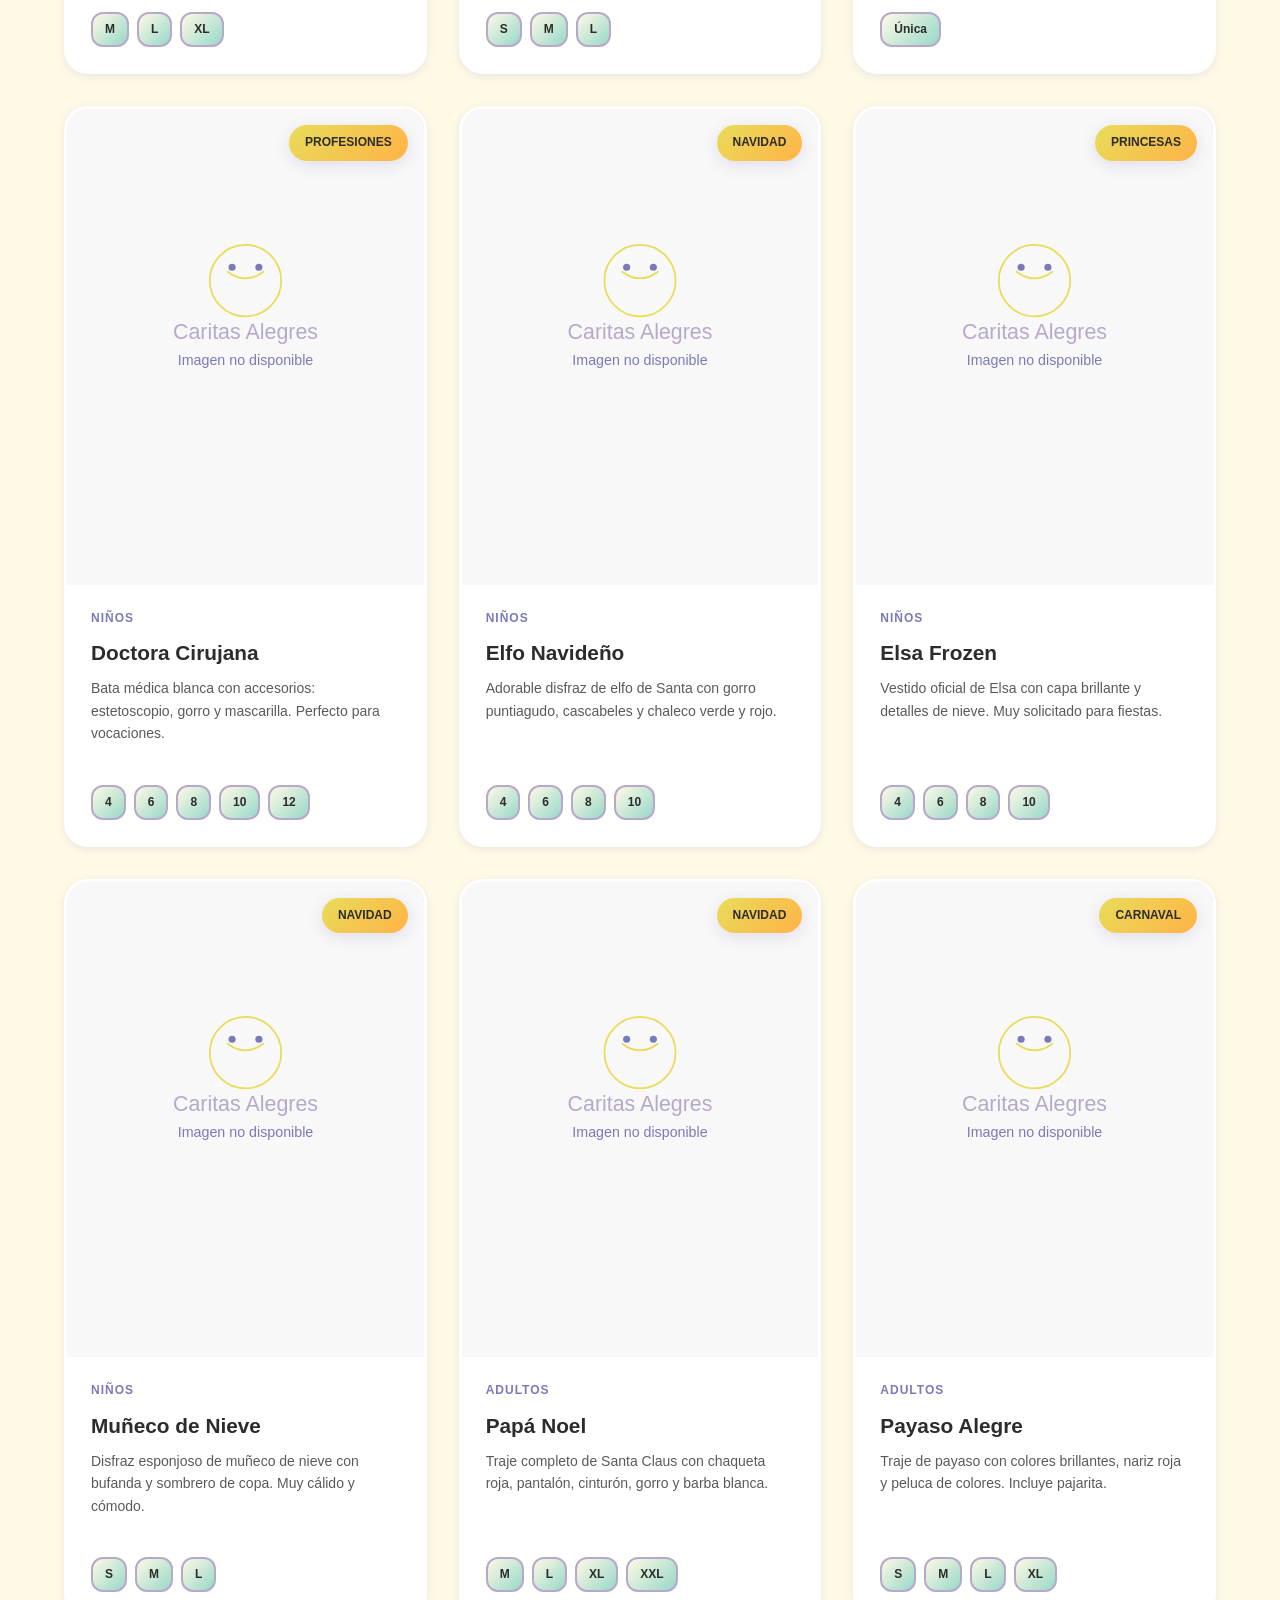
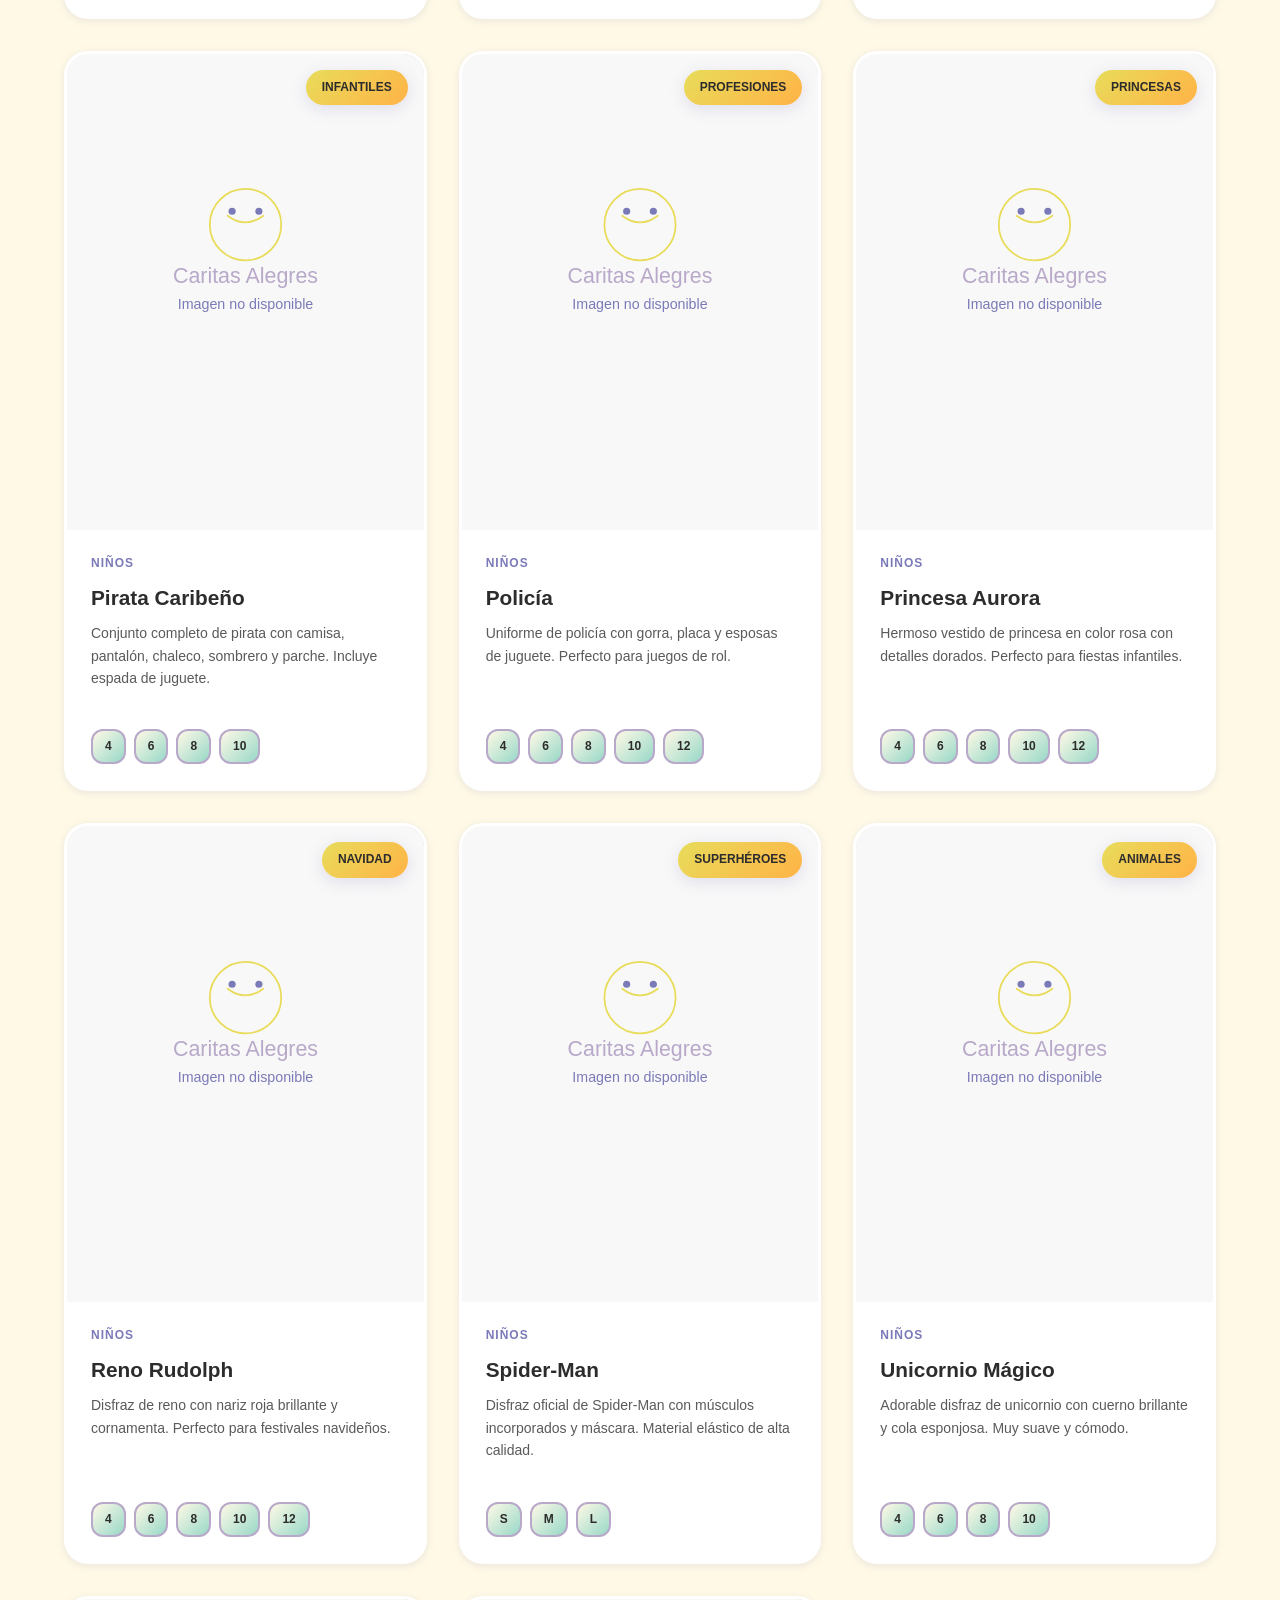
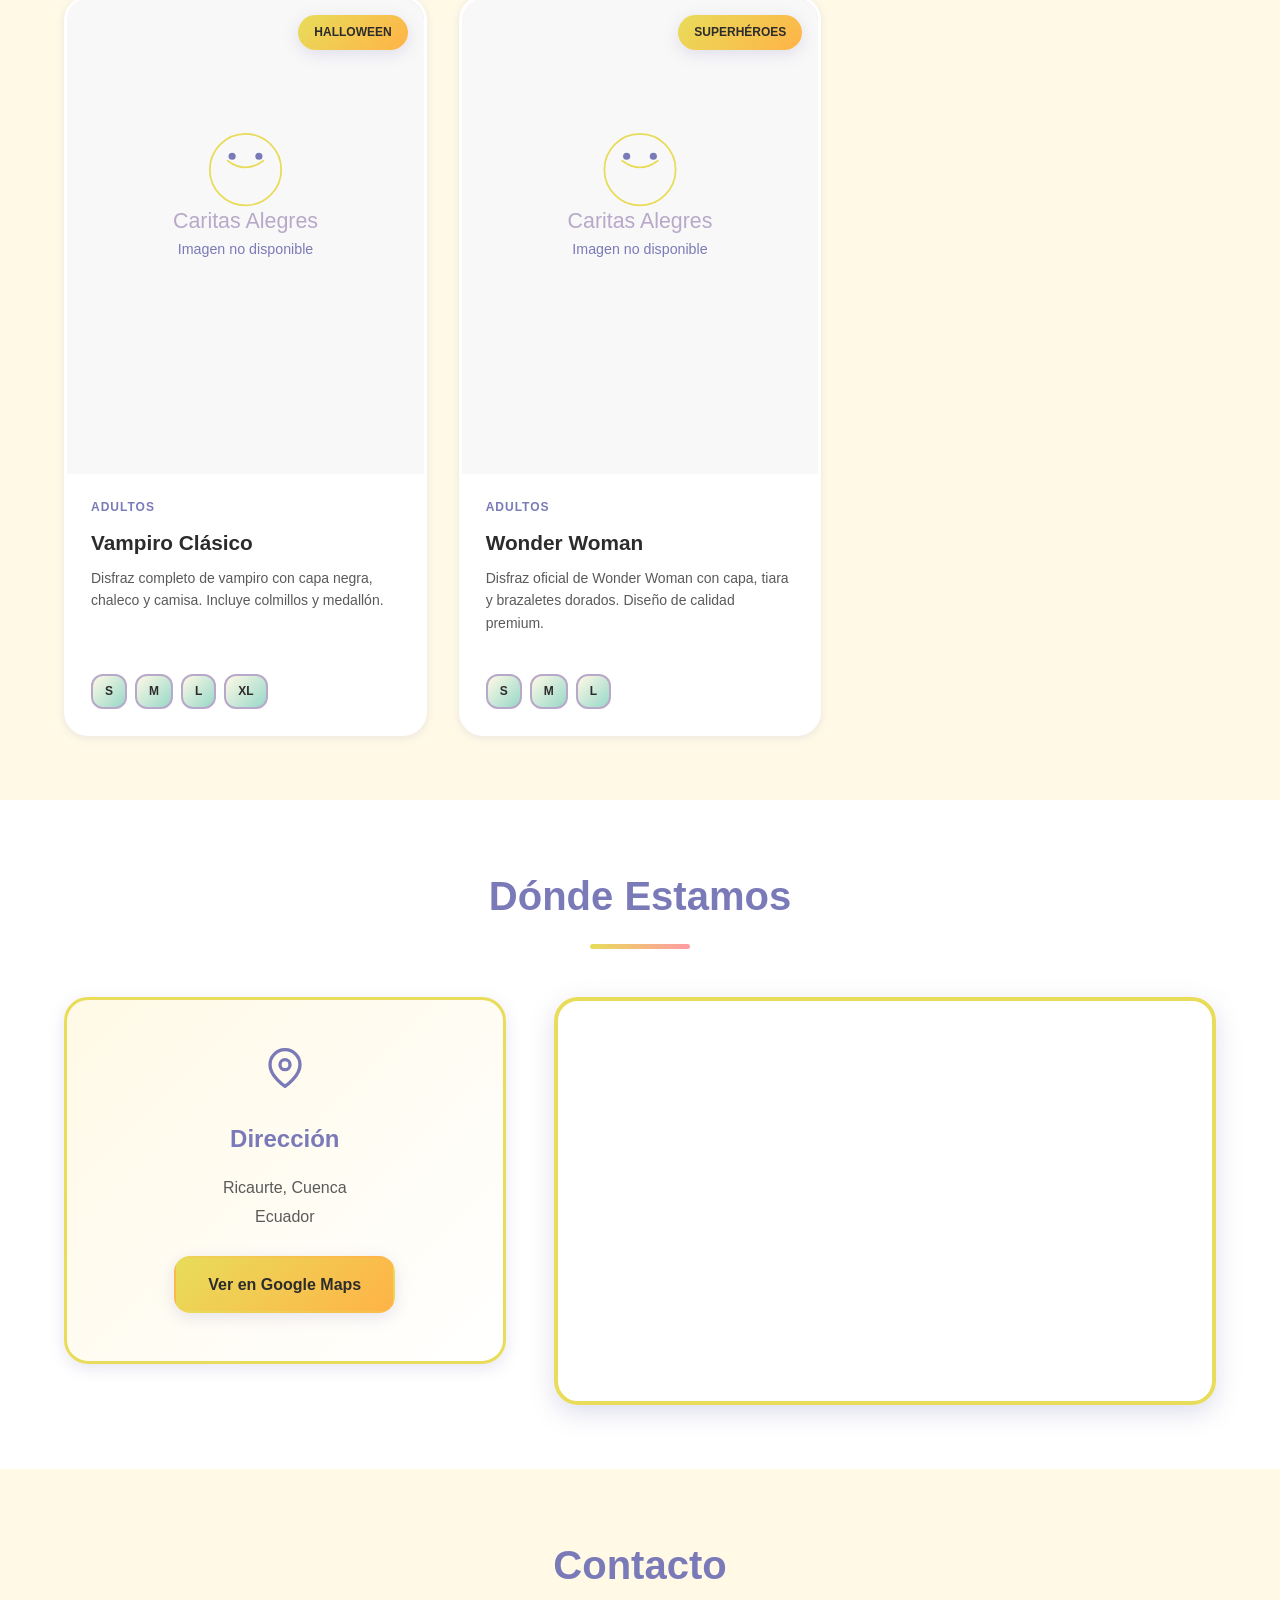
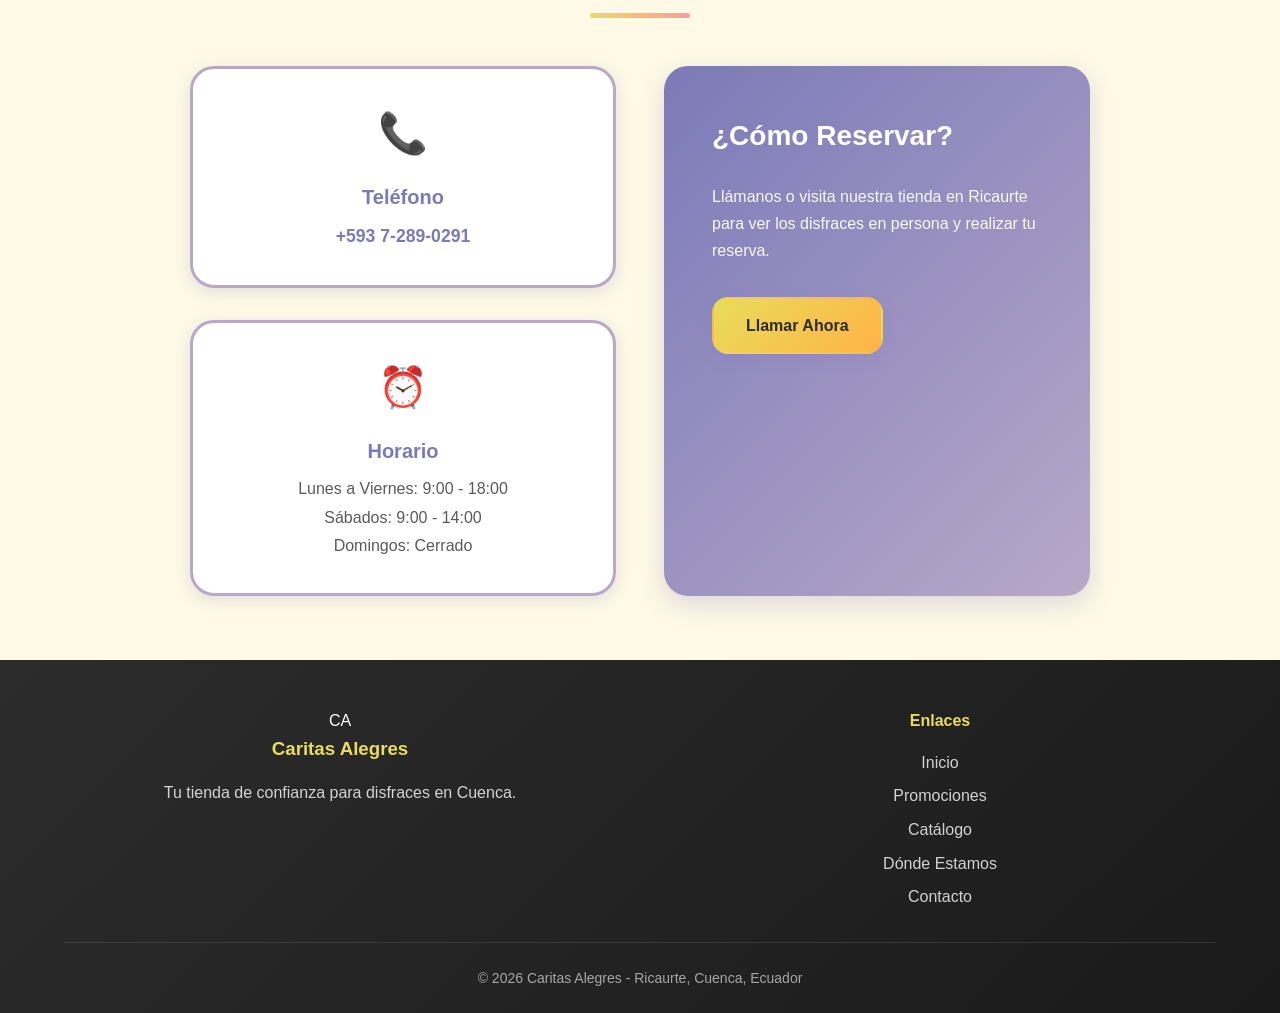
==== commit fb3f9d13: "Add files via upload" ====
--- a/index.html
+++ b/index.html
@@ -17,7 +17,7 @@
         <div class="container">
             <div class="header-content">
                 <div class="logo">
-                    <img src="images/logo-caritas-alegres.svg" alt="Caritas Alegres Logo" class="logo-img">
+                    <div class="logo-placeholder">CA</div>
                     <div class="logo-text">
                         <h1>Caritas Alegres</h1>
                         <p class="tagline">¡Disfrazá!</p>
@@ -61,7 +61,14 @@
         </a>
     </div>
 
-    <!-- Hero Section - Galería Promocional -->
+    <!-- Modal de Imagen -->
+    <div id="image-modal" class="modal">
+        <span class="modal-close">&times;</span>
+        <img class="modal-content" id="modal-image" alt="">
+        <div id="modal-caption"></div>
+    </div>
+
+    <!-- Galería Promocional -->
     <section id="galeria-promocional" class="hero-gallery">
         <div class="container">
             <h2 class="gallery-title">Temporadas Especiales</h2>
@@ -70,7 +77,7 @@
                     <div class="promo-image halloween">
                         <div class="promo-overlay">
                             <h3>Halloween</h3>
-                            <p>Octubre - Los disfraces más terroríficos</p>
+                            <p>Octubre - Disfraces terroríficos</p>
                         </div>
                     </div>
                 </div>
@@ -182,7 +189,7 @@
 
             <!-- Costumes Grid -->
             <div id="costumes-grid" class="costumes-grid">
-                <!-- Los disfraces se cargarán dinámicamente aquí -->
+                <!-- Disfraces se cargan dinámicamente -->
             </div>
 
             <!-- No Results Message -->
@@ -213,13 +220,13 @@
                             </svg>
                         </div>
                         <h3>Dirección</h3>
-                        <p>42PM+JVR, Antonio Ricaurte, S/N<br>Ricaurte, 010205<br>Cuenca, Ecuador</p>
-                        <a href="https://maps.google.com/?q=42PM+JVR,Antonio+Ricaurte,Ricaurte,010205,Cuenca,Ecuador" target="_blank" class="btn btn-primary">Ver en Google Maps</a>
+                        <p>Ricaurte, Cuenca<br>Ecuador</p>
+                        <a href="https://maps.app.goo.gl/4HmJs9oj8TtmzxZcA" target="_blank" class="btn btn-primary">Ver en Google Maps</a>
                     </div>
                 </div>
                 <div class="location-map">
                     <iframe 
-                        src="https://www.google.com/maps/embed?pb=!1m18!1m12!1m3!1d997.3856817654298!2d-79.01483793042071!3d-2.8660838998422814!2m3!1f0!2f0!3f0!3m2!1i1024!2i768!4f13.1!3m3!1m2!1s0x0%3A0x0!2zMsKwNTEnNTcuOSJTIDc5wrAwMCc1My40Ilc!5e0!3m2!1ses!2sec!4v1234567890123!5m2!1ses!2sec" 
+                        src="https://www.google.com/maps/embed?pb=!1m18!1m12!1m3!1d249.34652056382195!2d-79.01497927713653!3d-2.8660710772556936!2m3!1f0!2f0!3f0!3m2!1i1024!2i768!4f13.1!3m3!1m2!1s0x91cd191bc5336fd7%3A0xfb1a06e5b9e87e70!2sCaritas%20Alegres!5e0!3m2!1sen!2sec!4v1714777200000!5m2!1sen!2sec" 
                         width="100%" 
                         height="400" 
                         style="border:0;" 
@@ -266,9 +273,9 @@
         <div class="container">
             <div class="footer-content">
                 <div class="footer-info">
-                    <img src="images/logo-caritas-alegres.svg" alt="Caritas Alegres" class="footer-logo">
+                    <div class="footer-logo-placeholder">CA</div>
                     <h3>Caritas Alegres</h3>
-                    <p>Tu tienda de confianza para disfraces en Cuenca desde hace años.</p>
+                    <p>Tu tienda de confianza para disfraces en Cuenca.</p>
                 </div>
                 <div class="footer-links">
                     <h4>Enlaces</h4>
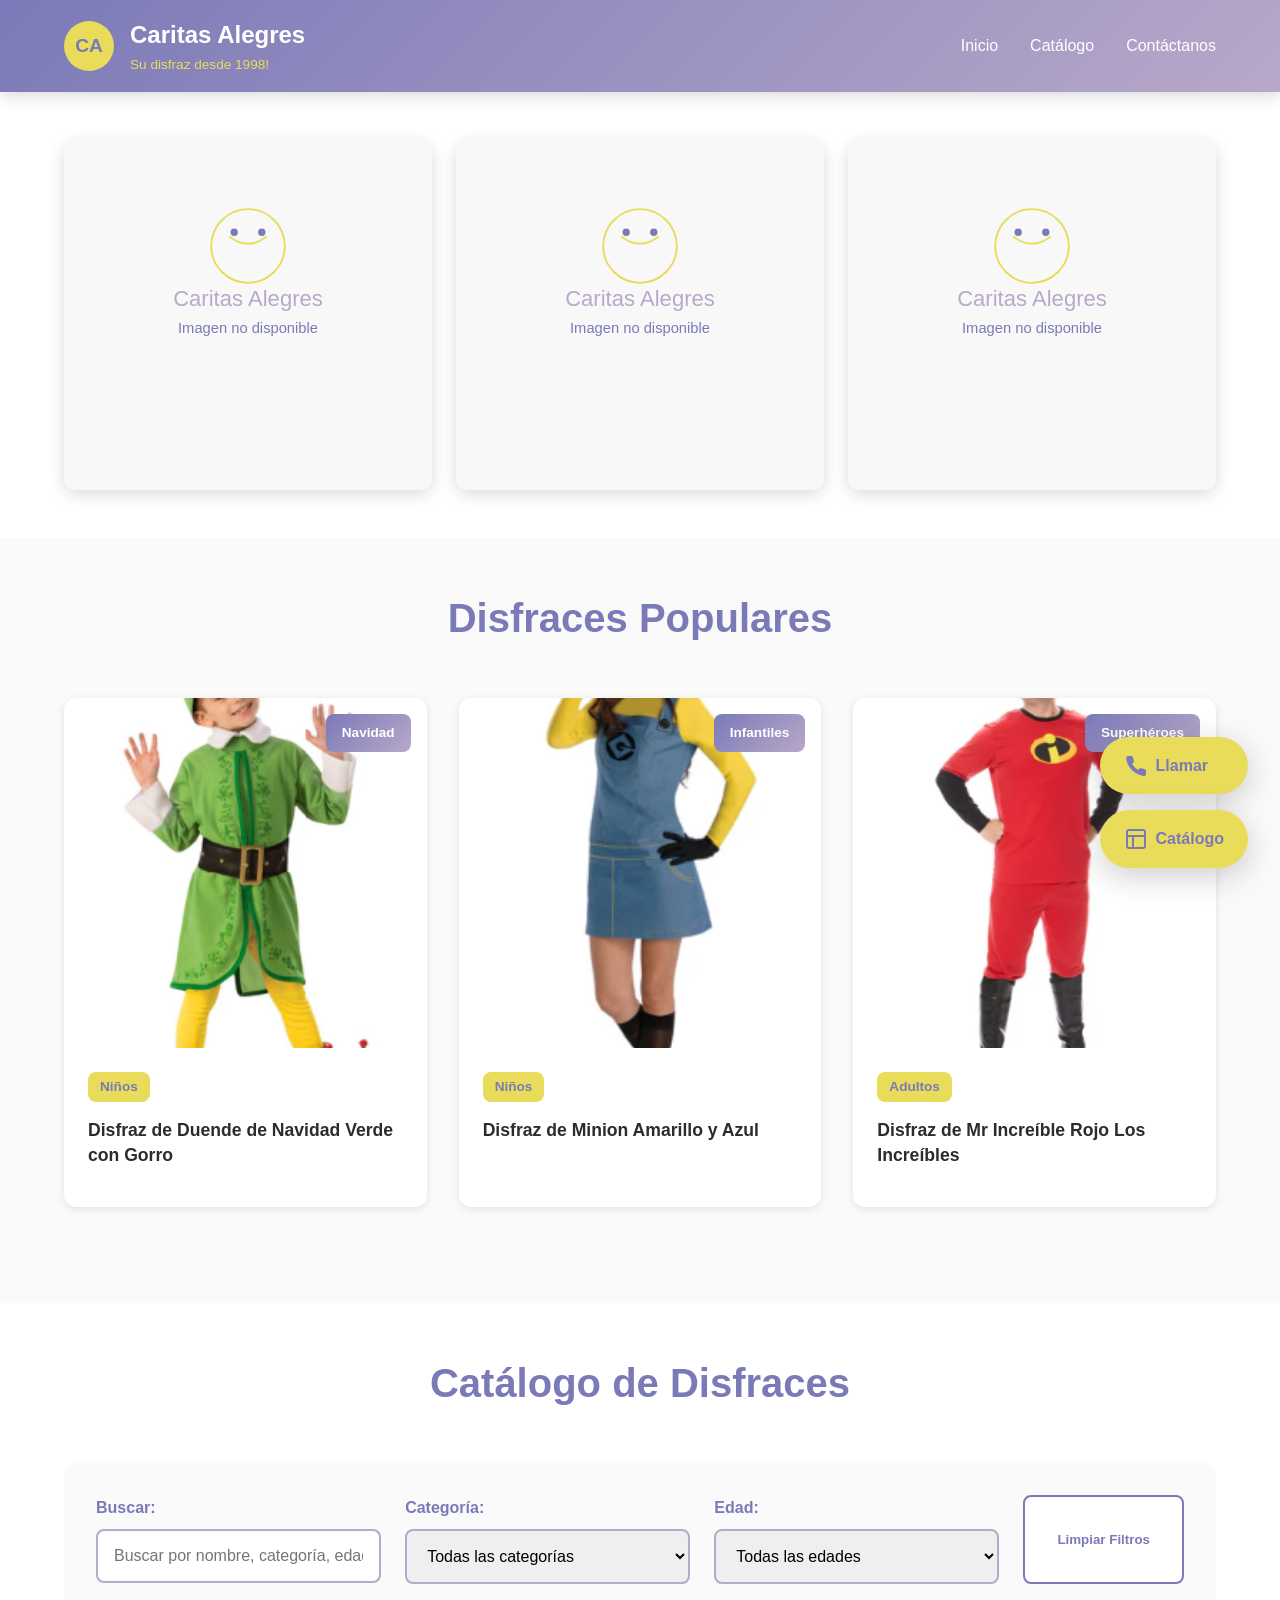
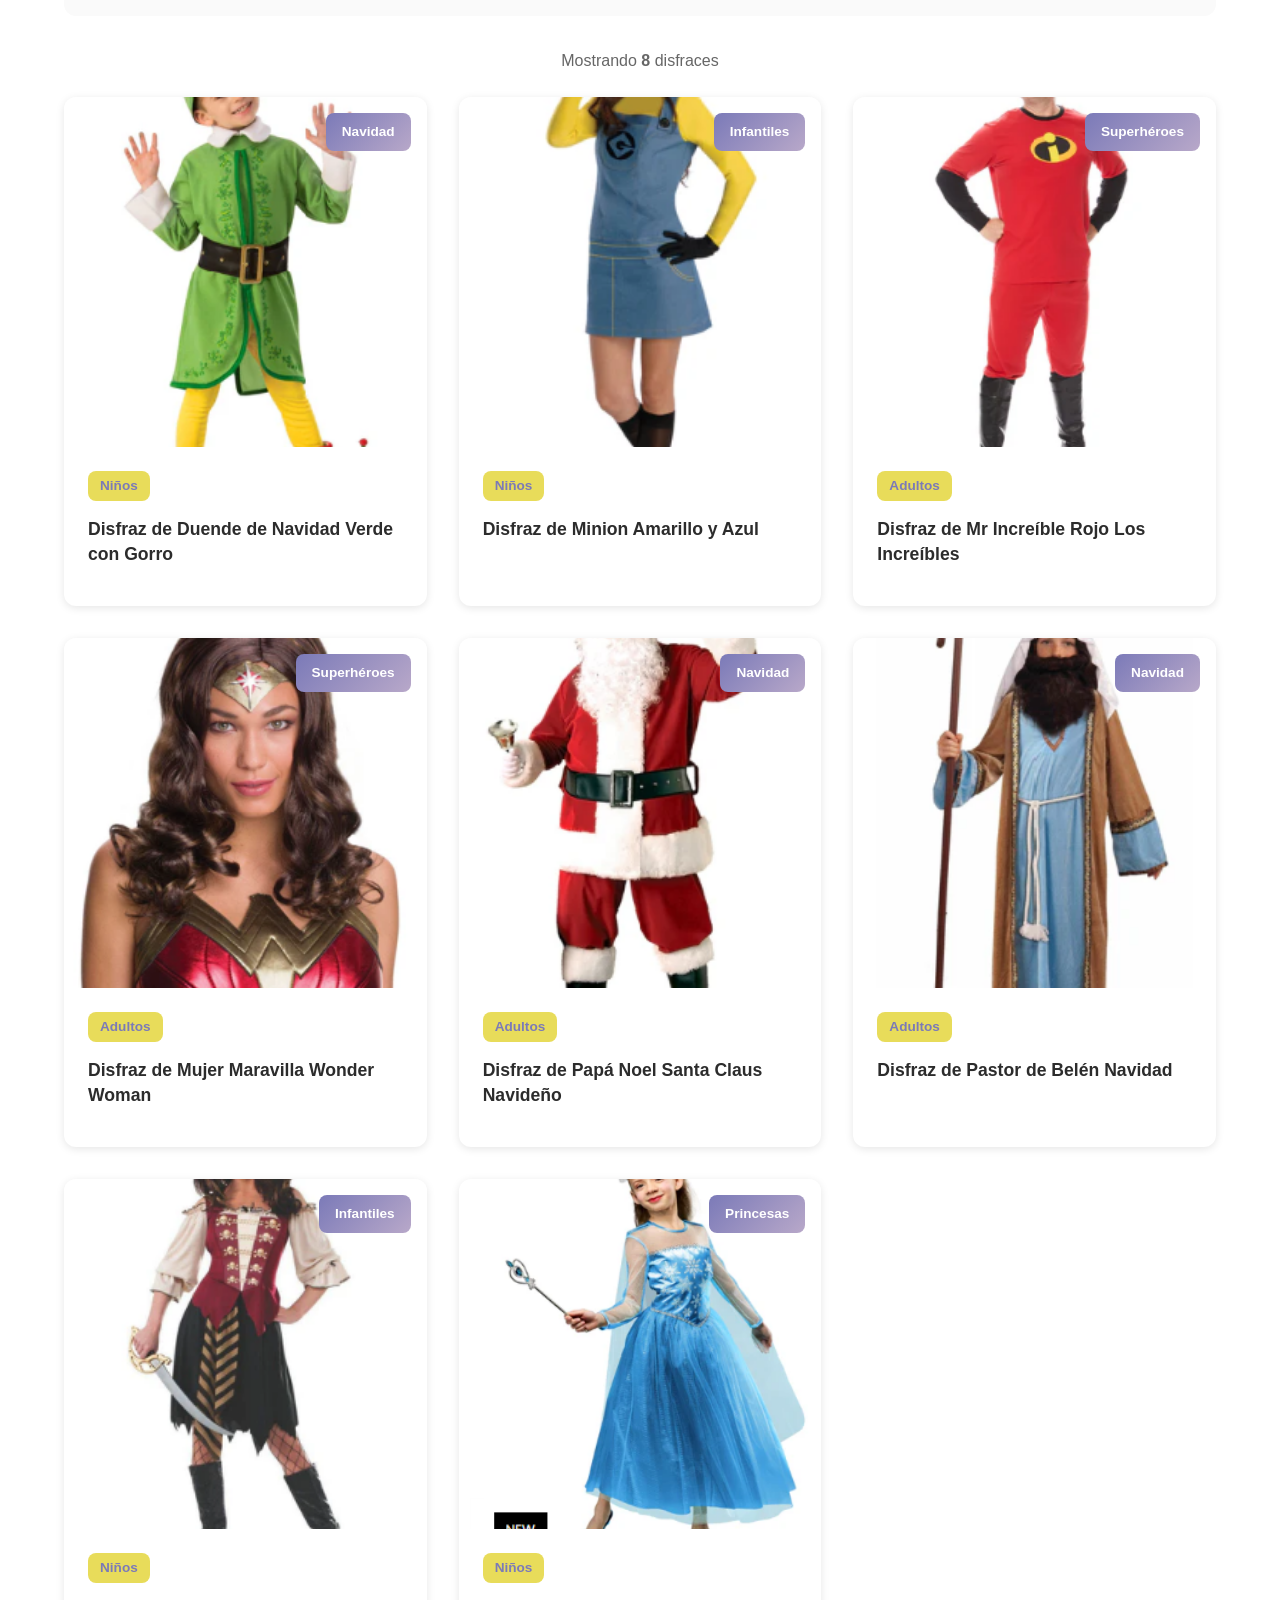
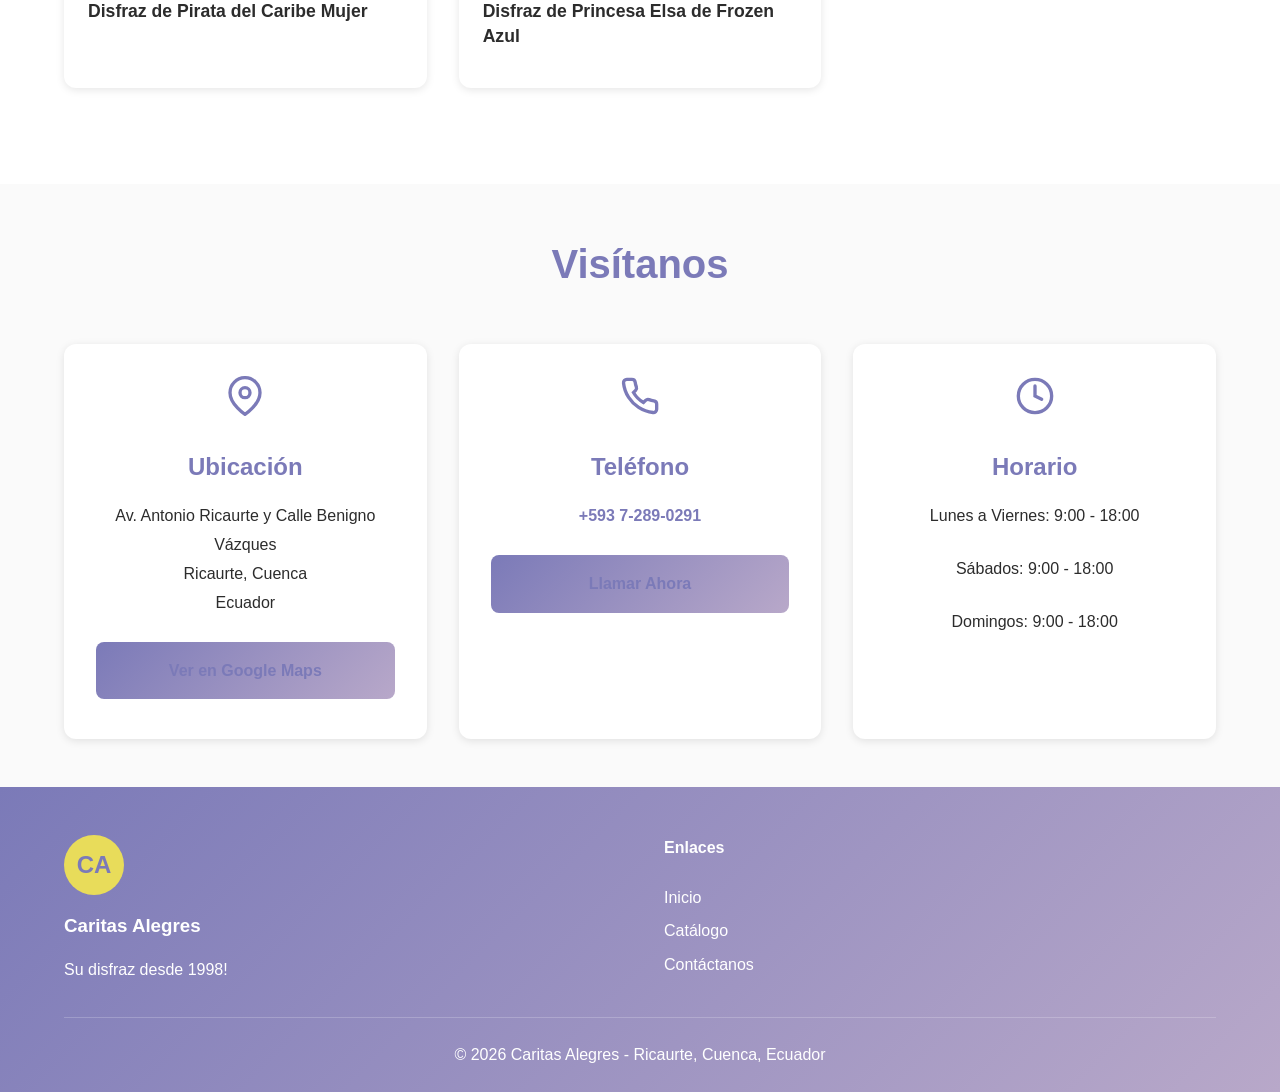
==== commit ad50bc8c: "Update styles, HTML structure, and JavaScript for Caritas Alegres; enhance popular costumes feature " ====
--- a/index.html
+++ b/index.html
@@ -3,7 +3,7 @@
 <head>
     <meta charset="UTF-8">
     <meta name="viewport" content="width=device-width, initial-scale=1.0">
-    <meta name="description" content="Caritas Alegres - Alquiler, confección y venta de disfraces. Ricaurte, Cuenca, Ecuador.">
+    <meta name="description" content="Caritas Alegres - Alquiler, confección y venta de disfraces desde 1998. Ricaurte, Cuenca, Ecuador.">
     <meta name="keywords" content="disfraces, alquiler disfraces, Cuenca, Ecuador, halloween, carnaval, navidad">
     
     <title>Caritas Alegres - Disfraces en Cuenca</title>
@@ -20,17 +20,15 @@
                     <div class="logo-placeholder">CA</div>
                     <div class="logo-text">
                         <h1>Caritas Alegres</h1>
-                        <p class="tagline">¡Disfrazá!</p>
+                        <p class="tagline">Su disfraz desde 1998!</p>
                     </div>
                 </div>
                 
                 <nav class="nav">
                     <ul class="nav-list">
                         <li><a href="#inicio">Inicio</a></li>
-                        <li><a href="#galeria-promocional">Promociones</a></li>
                         <li><a href="#catalogo">Catálogo</a></li>
-                        <li><a href="#ubicacion">Dónde Estamos</a></li>
-                        <li><a href="#contacto">Contacto</a></li>
+                        <li><a href="#contacto">Contáctanos</a></li>
                     </ul>
                 </nav>
                 
@@ -68,76 +66,29 @@
         <div id="modal-caption"></div>
     </div>
 
-    <!-- Galería Promocional -->
-    <section id="galeria-promocional" class="hero-gallery">
-        <div class="container">
-            <h2 class="gallery-title">Temporadas Especiales</h2>
-            <div class="promo-grid">
-                <div class="promo-card">
-                    <div class="promo-image halloween">
-                        <div class="promo-overlay">
-                            <h3>Halloween</h3>
-                            <p>Octubre - Disfraces terroríficos</p>
-                        </div>
-                    </div>
-                </div>
-                <div class="promo-card">
-                    <div class="promo-image carnaval">
-                        <div class="promo-overlay">
-                            <h3>Carnaval</h3>
-                            <p>Febrero - Color y diversión</p>
-                        </div>
-                    </div>
-                </div>
-                <div class="promo-card">
-                    <div class="promo-image navidad">
-                        <div class="promo-overlay">
-                            <h3>Navidad</h3>
-                            <p>Diciembre - Magia navideña</p>
-                        </div>
-                    </div>
-                </div>
-            </div>
-        </div>
-    </section>
-
-    <!-- Services Section -->
-    <section id="inicio" class="services">
-        <div class="container">
-            <h2 class="section-title">Nuestros Servicios</h2>
-            <div class="services-grid">
-                <div class="service-card">
-                    <div class="service-icon">
-                        <svg width="60" height="60" viewBox="0 0 60 60" fill="none" xmlns="http://www.w3.org/2000/svg">
-                            <rect x="10" y="15" width="40" height="35" rx="3" stroke="currentColor" stroke-width="2"/>
-                            <path d="M20 15V10C20 8.89543 20.8954 8 22 8H38C39.1046 8 40 8.89543 40 10V15" stroke="currentColor" stroke-width="2"/>
-                            <line x1="10" y1="25" x2="50" y2="25" stroke="currentColor" stroke-width="2"/>
-                        </svg>
-                    </div>
-                    <h3>Alquiler</h3>
-                    <p>Amplio catálogo de disfraces disponibles para todas las ocasiones.</p>
-                </div>
-                <div class="service-card">
-                    <div class="service-icon">
-                        <svg width="60" height="60" viewBox="0 0 60 60" fill="none" xmlns="http://www.w3.org/2000/svg">
-                            <path d="M15 30L25 20L35 30L45 20" stroke="currentColor" stroke-width="2" stroke-linecap="round" stroke-linejoin="round"/>
-                            <circle cx="30" cy="30" r="20" stroke="currentColor" stroke-width="2"/>
-                        </svg>
-                    </div>
-                    <h3>Confección</h3>
-                    <p>Diseñamos y confeccionamos el disfraz de tus sueños a medida.</p>
-                </div>
-                <div class="service-card">
-                    <div class="service-icon">
-                        <svg width="60" height="60" viewBox="0 0 60 60" fill="none" xmlns="http://www.w3.org/2000/svg">
-                            <rect x="15" y="20" width="30" height="25" rx="2" stroke="currentColor" stroke-width="2"/>
-                            <path d="M20 20V15L30 10L40 15V20" stroke="currentColor" stroke-width="2" stroke-linejoin="round"/>
-                            <line x1="25" y1="30" x2="35" y2="30" stroke="currentColor" stroke-width="2" stroke-linecap="round"/>
-                        </svg>
-                    </div>
-                    <h3>Venta</h3>
-                    <p>Compra tu disfraz favorito y tenlo para siempre.</p>
-                </div>
+    <!-- Hero Gallery -->
+    <section id="inicio" class="hero-gallery">
+        <div class="container">
+            <div class="gallery-grid">
+                <div class="gallery-item">
+                    <img src="images/gallery/gallery-1.jpg" alt="Disfraces Caritas Alegres" onerror="this.src='images/placeholder.svg'">
+                </div>
+                <div class="gallery-item">
+                    <img src="images/gallery/gallery-2.jpg" alt="Disfraces Caritas Alegres" onerror="this.src='images/placeholder.svg'">
+                </div>
+                <div class="gallery-item">
+                    <img src="images/gallery/gallery-3.jpg" alt="Disfraces Caritas Alegres" onerror="this.src='images/placeholder.svg'">
+                </div>
+            </div>
+        </div>
+    </section>
+
+    <!-- Popular Costumes -->
+    <section class="popular-costumes">
+        <div class="container">
+            <h2 class="section-title">Disfraces Populares</h2>
+            <div id="popular-grid" class="costumes-grid">
+                <!-- Los 3 disfraces más clickeados se cargan aquí -->
             </div>
         </div>
     </section>
@@ -151,7 +102,7 @@
             <div class="filters">
                 <div class="filter-group">
                     <label for="search">Buscar:</label>
-                    <input type="text" id="search" placeholder="Buscar disfraz...">
+                    <input type="text" id="search" placeholder="Buscar por nombre, categoría, edad...">
                 </div>
                 
                 <div class="filter-group">
@@ -206,63 +157,47 @@
         </div>
     </section>
 
-    <!-- Location Section -->
-    <section id="ubicacion" class="location">
-        <div class="container">
-            <h2 class="section-title">Dónde Estamos</h2>
-            <div class="location-content">
-                <div class="location-info">
-                    <div class="location-card">
-                        <div class="location-icon">
-                            <svg width="40" height="40" viewBox="0 0 24 24" fill="none" xmlns="http://www.w3.org/2000/svg">
-                                <path d="M21 10c0 7-9 13-9 13s-9-6-9-13a9 9 0 1118 0z" stroke="#7B7AB8" stroke-width="2"/>
-                                <circle cx="12" cy="10" r="3" stroke="#7B7AB8" stroke-width="2"/>
-                            </svg>
-                        </div>
-                        <h3>Dirección</h3>
-                        <p>Ricaurte, Cuenca<br>Ecuador</p>
-                        <a href="https://maps.app.goo.gl/4HmJs9oj8TtmzxZcA" target="_blank" class="btn btn-primary">Ver en Google Maps</a>
-                    </div>
-                </div>
-                <div class="location-map">
-                    <iframe 
-                        src="https://www.google.com/maps/embed?pb=!1m18!1m12!1m3!1d249.34652056382195!2d-79.01497927713653!3d-2.8660710772556936!2m3!1f0!2f0!3f0!3m2!1i1024!2i768!4f13.1!3m3!1m2!1s0x91cd191bc5336fd7%3A0xfb1a06e5b9e87e70!2sCaritas%20Alegres!5e0!3m2!1sen!2sec!4v1714777200000!5m2!1sen!2sec" 
-                        width="100%" 
-                        height="400" 
-                        style="border:0;" 
-                        allowfullscreen="" 
-                        loading="lazy" 
-                        referrerpolicy="no-referrer-when-downgrade">
-                    </iframe>
-                </div>
-            </div>
-        </div>
-    </section>
-
     <!-- Contact Section -->
     <section id="contacto" class="contact">
         <div class="container">
-            <h2 class="section-title">Contacto</h2>
-            <div class="contact-content">
-                <div class="contact-info">
-                    <div class="contact-item">
-                        <div class="contact-icon">📞</div>
-                        <h3>Teléfono</h3>
-                        <p><a href="tel:+593728900291">+593 7-289-0291</a></p>
-                    </div>
-                    <div class="contact-item">
-                        <div class="contact-icon">⏰</div>
-                        <h3>Horario</h3>
-                        <p>Lunes a Viernes: 9:00 - 18:00</p>
-                        <p>Sábados: 9:00 - 14:00</p>
-                        <p>Domingos: Cerrado</p>
-                    </div>
-                </div>
-                
-                <div class="contact-cta">
-                    <h3>¿Cómo Reservar?</h3>
-                    <p>Llámanos o visita nuestra tienda en Ricaurte para ver los disfraces en persona y realizar tu reserva.</p>
+            <h2 class="section-title">Visítanos</h2>
+            <div class="contact-grid">
+                <div class="contact-card">
+                    <div class="contact-icon">
+                        <svg width="40" height="40" viewBox="0 0 24 24" fill="none" xmlns="http://www.w3.org/2000/svg">
+                            <path d="M21 10c0 7-9 13-9 13s-9-6-9-13a9 9 0 1118 0z" stroke="#7B7AB8" stroke-width="2"/>
+                            <circle cx="12" cy="10" r="3" stroke="#7B7AB8" stroke-width="2"/>
+                        </svg>
+                    </div>
+                    <h3>Ubicación</h3>
+                    <p>Av. Antonio Ricaurte y Calle Benigno Vázques<br>Ricaurte, Cuenca<br>Ecuador</p>
+                    <a href="https://maps.app.goo.gl/4HmJs9oj8TtmzxZcA" target="_blank" class="btn btn-primary">
+                        Ver en Google Maps
+                    </a>
+                </div>
+                
+                <div class="contact-card">
+                    <div class="contact-icon">
+                        <svg width="40" height="40" viewBox="0 0 24 24" fill="none" xmlns="http://www.w3.org/2000/svg">
+                            <path d="M22 16.92v3a2 2 0 01-2.18 2 19.79 19.79 0 01-8.63-3.07 19.5 19.5 0 01-6-6 19.79 19.79 0 01-3.07-8.67A2 2 0 014.11 2h3a2 2 0 012 1.72 12.84 12.84 0 00.7 2.81 2 2 0 01-.45 2.11L8.09 9.91a16 16 0 006 6l1.27-1.27a2 2 0 012.11-.45 12.84 12.84 0 002.81.7A2 2 0 0122 16.92z" stroke="#7B7AB8" stroke-width="2"/>
+                        </svg>
+                    </div>
+                    <h3>Teléfono</h3>
+                    <p><a href="tel:+593728900291">+593 7-289-0291</a></p>
                     <a href="tel:+593728900291" class="btn btn-primary">Llamar Ahora</a>
+                </div>
+                
+                <div class="contact-card">
+                    <div class="contact-icon">
+                        <svg width="40" height="40" viewBox="0 0 24 24" fill="none" xmlns="http://www.w3.org/2000/svg">
+                            <circle cx="12" cy="12" r="10" stroke="#7B7AB8" stroke-width="2"/>
+                            <path d="M12 6v6l4 2" stroke="#7B7AB8" stroke-width="2" stroke-linecap="round"/>
+                        </svg>
+                    </div>
+                    <h3>Horario</h3>
+                    <p>Lunes a Viernes: 9:00 - 18:00</p>
+                    <p>Sábados: 9:00 - 18:00</p>
+                    <p>Domingos: 9:00 - 18:00</p>
                 </div>
             </div>
         </div>
@@ -275,16 +210,14 @@
                 <div class="footer-info">
                     <div class="footer-logo-placeholder">CA</div>
                     <h3>Caritas Alegres</h3>
-                    <p>Tu tienda de confianza para disfraces en Cuenca.</p>
+                    <p>Su disfraz desde 1998!</p>
                 </div>
                 <div class="footer-links">
                     <h4>Enlaces</h4>
                     <ul>
                         <li><a href="#inicio">Inicio</a></li>
-                        <li><a href="#galeria-promocional">Promociones</a></li>
                         <li><a href="#catalogo">Catálogo</a></li>
-                        <li><a href="#ubicacion">Dónde Estamos</a></li>
-                        <li><a href="#contacto">Contacto</a></li>
+                        <li><a href="#contacto">Contáctanos</a></li>
                     </ul>
                 </div>
             </div>
@@ -298,5 +231,6 @@
     <script src="js/data.js"></script>
     <script src="js/filters.js"></script>
     <script src="js/app.js"></script>
+    <script src="js/popular.js"></script>
 </body>
-</html>
+</html>
--- a/css/styles.css
+++ b/css/styles.css
@@ -1,225 +1,60 @@
 /* ===================================
-   Variables CSS - Caritas Alegres V2
+   CARITAS ALEGRES - STYLES V3
+   - Galería real de fotos
+   - Disfraces populares
+   - Botones flotantes amarillos
+   - Contacto simplificado  
    =================================== */
+
 :root {
-    /* Colores de marca */
-    --primary-yellow: #E8DC5A;
-    --primary-purple: #7B7AB8;
-    --primary-lilac: #B8A8C9;
-    --accent-pink: #FF9AA2;
-    --accent-orange: #FFB347;
-    --accent-green: #98D8C8;
-    
-    /* Colores funcionales */
-    --text-dark: #2C2C2C;
-    --text-medium: #5A5A5A;
-    --text-light: #8A8A8A;
-    --background-light: #FFF9E6;
-    --background-white: #FFFFFF;
-    --border-color: #E0E0E0;
-    
-    /* Colores de estado */
-    --success: #4CAF50;
-    --warning: #FF9800;
-    --error: #F44336;
-    --info: #2196F3;
-    
-    /* Espaciado */
+    --color-primary-yellow: #E8DC5A;
+    --color-primary-purple: #7B7AB8;
+    --color-lilac: #B8A8C9;
+    --color-accent-pink: #FF9AA2;
+    --color-text-dark: #2C2C2C;
+    --color-text-light: #666666;
+    --color-text-white: #FFFFFF;
+    --color-bg-light: #FAFAFA;
+    --color-bg-white: #FFFFFF;
+    --font-family: -apple-system, BlinkMacSystemFont, 'Segoe UI', Roboto, 'Helvetica Neue', Arial, sans-serif;
     --spacing-xs: 0.5rem;
     --spacing-sm: 1rem;
     --spacing-md: 1.5rem;
     --spacing-lg: 2rem;
     --spacing-xl: 3rem;
-    --spacing-xxl: 4rem;
-    
-    /* Tipografía */
-    --font-main: -apple-system, BlinkMacSystemFont, 'Segoe UI', Roboto, 'Helvetica Neue', Arial, sans-serif;
-    --font-heading: 'Comic Sans MS', 'Segoe UI', Tahoma, Geneva, Verdana, sans-serif;
-    
-    /* Bordes */
-    --radius-sm: 8px;
-    --radius-md: 12px;
-    --radius-lg: 16px;
-    --radius-xl: 24px;
-    --radius-round: 50%;
-    
-    /* Sombras */
-    --shadow-sm: 0 2px 8px rgba(123, 122, 184, 0.15);
-    --shadow-md: 0 4px 16px rgba(123, 122, 184, 0.2);
-    --shadow-lg: 0 8px 24px rgba(123, 122, 184, 0.25);
-    --shadow-float: 0 8px 32px rgba(123, 122, 184, 0.3);
-    
-    /* Transiciones */
+    --border-radius-sm: 8px;
+    --border-radius-md: 12px;
+    --border-radius-lg: 16px;
+    --shadow-sm: 0 2px 8px rgba(0, 0, 0, 0.1);
+    --shadow-md: 0 4px 16px rgba(0, 0, 0, 0.15);
+    --shadow-lg: 0 8px 32px rgba(0, 0, 0, 0.2);
     --transition-fast: 0.2s ease;
     --transition-normal: 0.3s ease;
-    --transition-slow: 0.5s ease;
-    --transition-bounce: 0.4s cubic-bezier(0.68, -0.55, 0.265, 1.55);
-}
-
-/* ===================================
-   Reset y Base
-   =================================== */
+}
+
 * {
     margin: 0;
     padding: 0;
     box-sizing: border-box;
 }
 
-html {
-    scroll-behavior: smooth;
-    font-size: 16px;
-}
-
 body {
-    font-family: var(--font-main);
-    color: var(--text-dark);
+    font-family: var(--font-family);
+    color: var(--color-text-dark);
+    background-color: var(--color-bg-light);
     line-height: 1.6;
-    background-color: var(--background-white);
-}
-
-img {
-    max-width: 100%;
-    height: auto;
-    display: block;
-}
-
-a {
-    text-decoration: none;
-    color: inherit;
-    transition: color var(--transition-normal);
-}
-
-button {
-    font-family: inherit;
-    cursor: pointer;
-    border: none;
-    background: none;
-}
-
-ul {
-    list-style: none;
-}
-
-/* ===================================
-   Utilidades
-   =================================== */
+    overflow-x: hidden;
+}
+
 .container {
     max-width: 1200px;
     margin: 0 auto;
     padding: 0 var(--spacing-md);
 }
 
-.section-title {
-    font-size: 2.5rem;
-    font-weight: 700;
-    text-align: center;
-    margin-bottom: var(--spacing-xl);
-    color: var(--primary-purple);
-    position: relative;
-    font-family: var(--font-heading);
-}
-
-.section-title::after {
-    content: '';
-    display: block;
-    width: 100px;
-    height: 5px;
-    background: linear-gradient(90deg, var(--primary-yellow), var(--accent-pink));
-    margin: var(--spacing-sm) auto 0;
-    border-radius: var(--radius-sm);
-}
-
-/* ===================================
-   Botones
-   =================================== */
-.btn {
-    display: inline-block;
-    padding: 0.875rem 2rem;
-    font-size: 1rem;
-    font-weight: 600;
-    text-align: center;
-    border-radius: var(--radius-lg);
-    transition: all var(--transition-bounce);
-    cursor: pointer;
-    border: 2px solid transparent;
-}
-
-.btn-primary {
-    background: linear-gradient(135deg, var(--primary-yellow), var(--accent-orange));
-    color: var(--text-dark);
-    box-shadow: var(--shadow-md);
-}
-
-.btn-primary:hover {
-    transform: translateY(-3px) scale(1.05);
-    box-shadow: var(--shadow-lg);
-}
-
-.btn-secondary {
-    background-color: transparent;
-    color: var(--primary-purple);
-    border-color: var(--primary-purple);
-}
-
-.btn-secondary:hover {
-    background-color: var(--primary-purple);
-    color: var(--background-white);
-    transform: scale(1.05);
-}
-
-/* ===================================
-   Botones Flotantes
-   =================================== */
-.floating-buttons {
-    position: fixed;
-    bottom: var(--spacing-lg);
-    right: var(--spacing-lg);
-    display: flex;
-    flex-direction: column;
-    gap: var(--spacing-md);
-    z-index: 999;
-}
-
-.floating-btn {
-    display: flex;
-    align-items: center;
-    gap: var(--spacing-sm);
-    padding: var(--spacing-md) var(--spacing-lg);
-    border-radius: var(--radius-xl);
-    font-weight: 600;
-    box-shadow: var(--shadow-float);
-    transition: all var(--transition-bounce);
-    color: white;
-}
-
-.btn-call {
-    background: linear-gradient(135deg, #4CAF50, #45a049);
-}
-
-.btn-catalog {
-    background: linear-gradient(135deg, var(--primary-purple), var(--primary-lilac));
-}
-
-.floating-btn:hover {
-    transform: translateY(-5px) scale(1.05);
-    box-shadow: 0 12px 40px rgba(123, 122, 184, 0.4);
-}
-
-.floating-btn:active {
-    transform: translateY(-2px) scale(1.02);
-}
-
-.floating-btn svg {
-    width: 24px;
-    height: 24px;
-}
-
-/* ===================================
-   Header
-   =================================== */
+/* Header */
 .header {
-    background: linear-gradient(135deg, var(--background-white), var(--background-light));
-    border-bottom: 4px solid var(--primary-yellow);
+    background: linear-gradient(135deg, var(--color-primary-purple) 0%, var(--color-lilac) 100%);
     position: sticky;
     top: 0;
     z-index: 1000;
@@ -230,7 +65,7 @@
     display: flex;
     justify-content: space-between;
     align-items: center;
-    padding: var(--spacing-md) 0;
+    padding: var(--spacing-sm) 0;
 }
 
 .logo {
@@ -239,240 +74,217 @@
     gap: var(--spacing-sm);
 }
 
-.logo-img {
-    width: 60px;
-    height: 60px;
-    transition: transform var(--transition-bounce);
-}
-
-.logo:hover .logo-img {
-    transform: rotate(360deg) scale(1.1);
+.logo-placeholder {
+    width: 50px;
+    height: 50px;
+    background: var(--color-primary-yellow);
+    border-radius: 50%;
+    display: flex;
+    align-items: center;
+    justify-content: center;
+    font-weight: bold;
+    font-size: 1.2rem;
+    color: var(--color-primary-purple);
 }
 
 .logo-text h1 {
-    font-size: 1.75rem;
+    font-size: 1.5rem;
+    color: var(--color-text-white);
     font-weight: 700;
-    color: var(--primary-purple);
-    margin-bottom: 0;
-    font-family: var(--font-heading);
 }
 
 .tagline {
-    font-size: 0.875rem;
-    color: var(--text-medium);
-    font-style: italic;
+    font-size: 0.85rem;
+    color: var(--color-primary-yellow);
+    font-weight: 500;
 }
 
 .nav-list {
     display: flex;
+    list-style: none;
     gap: var(--spacing-lg);
 }
 
 .nav-list a {
-    font-weight: 600;
-    color: var(--text-dark);
-    position: relative;
-    padding: 0.5rem 0;
-    transition: all var(--transition-normal);
-}
-
-.nav-list a::after {
-    content: '';
-    position: absolute;
-    bottom: 0;
-    left: 50%;
-    width: 0;
-    height: 3px;
-    background: linear-gradient(90deg, var(--primary-yellow), var(--accent-pink));
-    transition: all var(--transition-normal);
-    transform: translateX(-50%);
-    border-radius: var(--radius-sm);
+    color: var(--color-text-white);
+    text-decoration: none;
+    font-weight: 500;
+    transition: color var(--transition-fast);
 }
 
 .nav-list a:hover {
-    color: var(--primary-purple);
-}
-
-.nav-list a:hover::after {
-    width: 100%;
+    color: var(--color-primary-yellow);
 }
 
 .menu-toggle {
     display: none;
     flex-direction: column;
-    gap: 5px;
-    padding: 0.5rem;
+    background: none;
+    border: none;
+    cursor: pointer;
+    padding: var(--spacing-xs);
 }
 
 .menu-toggle span {
+    width: 25px;
+    height: 3px;
+    background: var(--color-text-white);
+    margin: 3px 0;
+    transition: var(--transition-fast);
+}
+
+/* Floating Buttons - AMARILLOS */
+.floating-buttons {
+    position: fixed;
+    bottom: 2rem;
+    right: 2rem;
+    display: flex;
+    flex-direction: column;
+    gap: 1rem;
+    z-index: 999;
+}
+
+.floating-btn {
+    display: flex;
+    align-items: center;
+    gap: 0.5rem;
+    padding: 1rem 1.5rem;
+    border-radius: 50px;
+    text-decoration: none;
+    font-weight: 600;
+    box-shadow: var(--shadow-lg);
+    transition: transform var(--transition-fast), box-shadow var(--transition-fast);
+    background: var(--color-primary-yellow);
+    color: var(--color-primary-purple);
+}
+
+.floating-btn:hover {
+    transform: translateY(-3px);
+    box-shadow: 0 12px 40px rgba(232, 220, 90, 0.4);
+}
+
+/* Modal */
+.modal {
+    display: none;
+    position: fixed;
+    z-index: 9999;
+    left: 0;
+    top: 0;
+    width: 100%;
+    height: 100%;
+    background-color: rgba(0, 0, 0, 0.95);
+    animation: fadeIn 0.3s ease;
+}
+
+@keyframes fadeIn {
+    from { opacity: 0; }
+    to { opacity: 1; }
+}
+
+.modal-content {
     display: block;
-    width: 28px;
-    height: 3px;
-    background: linear-gradient(90deg, var(--primary-purple), var(--primary-lilac));
-    border-radius: var(--radius-sm);
-    transition: all var(--transition-normal);
-}
-
-/* ===================================
-   Hero Gallery - Promociones
-   =================================== */
+    margin: auto;
+    max-width: 90%;
+    max-height: 90%;
+    position: absolute;
+    top: 50%;
+    left: 50%;
+    transform: translate(-50%, -50%);
+    animation: zoomIn 0.3s ease;
+}
+
+@keyframes zoomIn {
+    from { transform: translate(-50%, -50%) scale(0.7); }
+    to { transform: translate(-50%, -50%) scale(1); }
+}
+
+.modal-close {
+    position: absolute;
+    top: 2rem;
+    right: 3rem;
+    color: #FFFFFF;
+    font-size: 3rem;
+    font-weight: bold;
+    cursor: pointer;
+    transition: color var(--transition-fast);
+    z-index: 10000;
+}
+
+.modal-close:hover {
+    color: var(--color-primary-yellow);
+}
+
+#modal-caption {
+    position: absolute;
+    bottom: 2rem;
+    left: 50%;
+    transform: translateX(-50%);
+    color: #FFFFFF;
+    font-size: 1.2rem;
+    text-align: center;
+    background: rgba(0, 0, 0, 0.7);
+    padding: 1rem 2rem;
+    border-radius: 8px;
+    max-width: 80%;
+}
+
+/* Hero Gallery - 3 fotos */
 .hero-gallery {
-    background: linear-gradient(135deg, var(--background-light) 0%, var(--background-white) 100%);
-    padding: var(--spacing-xxl) 0;
-}
-
-.gallery-title {
-    font-size: 3rem;
-    font-weight: 700;
-    text-align: center;
-    color: var(--primary-purple);
-    margin-bottom: var(--spacing-xl);
-    font-family: var(--font-heading);
-}
-
-.promo-grid {
+    padding: var(--spacing-xl) 0;
+    background: var(--color-bg-white);
+}
+
+.gallery-grid {
     display: grid;
-    grid-template-columns: repeat(auto-fit, minmax(300px, 1fr));
-    gap: var(--spacing-lg);
-    max-width: 1200px;
-    margin: 0 auto;
-}
-
-.promo-card {
-    border-radius: var(--radius-xl);
+    grid-template-columns: repeat(3, 1fr);
+    gap: var(--spacing-md);
+}
+
+.gallery-item {
+    border-radius: var(--border-radius-md);
     overflow: hidden;
     box-shadow: var(--shadow-md);
-    transition: all var(--transition-bounce);
-    cursor: pointer;
-}
-
-.promo-card:hover {
-    transform: translateY(-10px) scale(1.02);
-    box-shadow: var(--shadow-float);
-}
-
-.promo-image {
-    position: relative;
+    transition: transform var(--transition-normal);
+}
+
+.gallery-item:hover {
+    transform: translateY(-5px);
+}
+
+.gallery-item img {
+    width: 100%;
     height: 350px;
-    display: flex;
-    align-items: center;
-    justify-content: center;
-    overflow: hidden;
-}
-
-.promo-image.halloween {
-    background: linear-gradient(135deg, #FF6B35, #FF8C42);
-}
-
-.promo-image.carnaval {
-    background: linear-gradient(135deg, #FF6B9D, #FFA07A);
-}
-
-.promo-image.navidad {
-    background: linear-gradient(135deg, #C41E3A, #228B22);
-}
-
-.promo-overlay {
-    position: absolute;
-    bottom: 0;
-    left: 0;
-    right: 0;
-    background: linear-gradient(to top, rgba(0,0,0,0.8), transparent);
-    color: white;
-    padding: var(--spacing-lg);
-    transform: translateY(20px);
-    transition: transform var(--transition-normal);
-}
-
-.promo-card:hover .promo-overlay {
-    transform: translateY(0);
-}
-
-.promo-overlay h3 {
-    font-size: 2rem;
-    margin-bottom: var(--spacing-xs);
-    font-family: var(--font-heading);
-}
-
-.promo-overlay p {
-    font-size: 1.1rem;
-    opacity: 0.9;
-}
-
-/* ===================================
-   Services Section
-   =================================== */
-.services {
-    padding: var(--spacing-xxl) 0;
-    background: var(--background-white);
-}
-
-.services-grid {
-    display: grid;
-    grid-template-columns: repeat(auto-fit, minmax(280px, 1fr));
-    gap: var(--spacing-lg);
-}
-
-.service-card {
-    background: linear-gradient(135deg, var(--background-white), var(--background-light));
-    padding: var(--spacing-xl);
-    border-radius: var(--radius-xl);
-    text-align: center;
-    box-shadow: var(--shadow-sm);
-    transition: all var(--transition-bounce);
-    border: 3px solid transparent;
-}
-
-.service-card:hover {
-    transform: translateY(-10px) rotate(-1deg);
-    box-shadow: var(--shadow-float);
-    border-color: var(--primary-yellow);
-}
-
-.service-icon {
-    color: var(--primary-purple);
-    margin-bottom: var(--spacing-md);
-    display: flex;
-    justify-content: center;
-    transition: transform var(--transition-bounce);
-}
-
-.service-card:hover .service-icon {
-    transform: scale(1.2) rotate(10deg);
-}
-
-.service-card h3 {
-    font-size: 1.5rem;
-    margin-bottom: var(--spacing-sm);
-    color: var(--primary-purple);
-    font-family: var(--font-heading);
-}
-
-.service-card p {
-    color: var(--text-medium);
-    line-height: 1.7;
-}
-
-/* ===================================
-   Catalog Section
-   =================================== */
+    object-fit: cover;
+    display: block;
+}
+
+/* Popular Costumes */
+.popular-costumes {
+    padding: var(--spacing-xl) 0;
+    background: var(--color-bg-light);
+}
+
+.section-title {
+    text-align: center;
+    font-size: 2.5rem;
+    color: var(--color-primary-purple);
+    margin-bottom: var(--spacing-xl);
+}
+
+/* Catalog */
 .catalog {
-    padding: var(--spacing-xxl) 0;
-    background: var(--background-light);
-}
-
-/* Filtros */
+    padding: var(--spacing-xl) 0;
+    background: var(--color-bg-white);
+}
+
 .filters {
-    background: var(--background-white);
-    padding: var(--spacing-lg);
-    border-radius: var(--radius-xl);
-    margin-bottom: var(--spacing-xl);
     display: flex;
     flex-wrap: wrap;
     gap: var(--spacing-md);
-    align-items: flex-end;
-    box-shadow: var(--shadow-md);
-    border: 3px solid var(--primary-yellow);
+    margin-bottom: var(--spacing-lg);
+    background: var(--color-bg-light);
+    padding: var(--spacing-lg);
+    border-radius: var(--border-radius-md);
 }
 
 .filter-group {
@@ -484,335 +296,223 @@
 }
 
 .filter-group label {
-    font-weight: 700;
-    color: var(--primary-purple);
-    font-size: 0.875rem;
-    font-family: var(--font-heading);
+    font-weight: 600;
+    color: var(--color-primary-purple);
 }
 
 .filter-group input,
 .filter-group select {
-    padding: 0.875rem;
-    border: 2px solid var(--border-color);
-    border-radius: var(--radius-md);
+    padding: var(--spacing-sm);
+    border: 2px solid var(--color-lilac);
+    border-radius: var(--border-radius-sm);
+    font-family: var(--font-family);
     font-size: 1rem;
-    background-color: var(--background-white);
-    transition: all var(--transition-normal);
+    transition: border-color var(--transition-fast);
 }
 
 .filter-group input:focus,
 .filter-group select:focus {
     outline: none;
-    border-color: var(--primary-purple);
-    box-shadow: 0 0 0 4px rgba(123, 122, 184, 0.15);
-    transform: scale(1.02);
-}
-
-#clear-filters {
-    padding: 0.875rem 1.5rem;
-    white-space: nowrap;
-}
-
-/* Información de resultados */
+    border-color: var(--color-primary-purple);
+}
+
+.btn {
+    padding: var(--spacing-sm) var(--spacing-lg);
+    border: none;
+    border-radius: var(--border-radius-sm);
+    font-weight: 600;
+    cursor: pointer;
+    transition: transform var(--transition-fast), box-shadow var(--transition-fast);
+    font-family: var(--font-family);
+}
+
+.btn-primary {
+    background: linear-gradient(135deg, var(--color-primary-purple) 0%, var(--color-lilac) 100%);
+    color: var(--color-text-white);
+}
+
+.btn-secondary {
+    background: var(--color-bg-white);
+    color: var(--color-primary-purple);
+    border: 2px solid var(--color-primary-purple);
+}
+
+.btn:hover {
+    transform: translateY(-2px);
+    box-shadow: var(--shadow-md);
+}
+
 .results-info {
+    text-align: center;
     margin-bottom: var(--spacing-md);
-    color: var(--text-medium);
-    font-size: 1.1rem;
-}
-
-.results-info strong {
-    color: var(--primary-purple);
-    font-size: 1.3rem;
-}
-
-/* Grid de disfraces */
+    color: var(--color-text-light);
+}
+
+/* Costumes Grid */
 .costumes-grid {
     display: grid;
     grid-template-columns: repeat(auto-fill, minmax(280px, 1fr));
     gap: var(--spacing-lg);
-}
-
-/* Tarjeta de disfraz */
+    margin-bottom: var(--spacing-xl);
+}
+
 .costume-card {
-    background: var(--background-white);
-    border-radius: var(--radius-xl);
+    background: var(--color-bg-white);
+    border-radius: var(--border-radius-md);
     overflow: hidden;
     box-shadow: var(--shadow-sm);
-    transition: all var(--transition-bounce);
-    display: flex;
-    flex-direction: column;
-    border: 3px solid transparent;
+    transition: transform var(--transition-normal), box-shadow var(--transition-normal);
 }
 
 .costume-card:hover {
-    transform: translateY(-8px) rotate(-1deg);
-    box-shadow: var(--shadow-float);
-    border-color: var(--accent-pink);
+    transform: translateY(-8px);
+    box-shadow: var(--shadow-lg);
 }
 
 .costume-image {
     position: relative;
-    width: 100%;
-    padding-top: 133.33%;
-    background: linear-gradient(135deg, var(--background-light), var(--primary-lilac));
+    height: 350px;
     overflow: hidden;
+    cursor: pointer;
 }
 
 .costume-image img {
-    position: absolute;
-    top: 0;
-    left: 0;
     width: 100%;
     height: 100%;
     object-fit: cover;
-    transition: transform var(--transition-slow);
-}
-
-.costume-card:hover .costume-image img {
-    transform: scale(1.1) rotate(2deg);
+    transition: transform var(--transition-normal);
+}
+
+.costume-image:hover img {
+    transform: scale(1.05);
 }
 
 .costume-badge {
     position: absolute;
     top: var(--spacing-sm);
     right: var(--spacing-sm);
-    background: linear-gradient(135deg, var(--primary-yellow), var(--accent-orange));
-    color: var(--text-dark);
-    padding: 0.5rem 1rem;
-    border-radius: var(--radius-xl);
-    font-size: 0.75rem;
-    font-weight: 700;
-    text-transform: uppercase;
-    box-shadow: var(--shadow-md);
+    background: linear-gradient(135deg, var(--color-primary-purple) 0%, var(--color-lilac) 100%);
+    color: var(--color-text-white);
+    padding: var(--spacing-xs) var(--spacing-sm);
+    border-radius: var(--border-radius-sm);
+    font-size: 0.85rem;
+    font-weight: 600;
 }
 
 .costume-info {
     padding: var(--spacing-md);
-    flex: 1;
-    display: flex;
-    flex-direction: column;
-}
-
-.costume-category {
-    font-size: 0.75rem;
-    font-weight: 700;
-    color: var(--primary-purple);
-    text-transform: uppercase;
-    letter-spacing: 1px;
-    margin-bottom: var(--spacing-xs);
-    font-family: var(--font-heading);
+}
+
+.costume-age {
+    display: inline-block;
+    background: var(--color-primary-yellow);
+    color: var(--color-primary-purple);
+    padding: 0.25rem 0.75rem;
+    border-radius: var(--border-radius-sm);
+    font-size: 0.85rem;
+    font-weight: 600;
+    margin-bottom: var(--spacing-sm);
 }
 
 .costume-name {
-    font-size: 1.3rem;
-    font-weight: 700;
-    color: var(--text-dark);
-    margin-bottom: var(--spacing-xs);
-    font-family: var(--font-heading);
-}
-
-.costume-description {
-    color: var(--text-medium);
-    font-size: 0.875rem;
+    font-size: 1.1rem;
+    color: var(--color-text-dark);
+    margin-bottom: var(--spacing-sm);
+    line-height: 1.4;
+}
+
+/* No Results & Loading */
+.no-results {
+    text-align: center;
+    padding: var(--spacing-xl);
+    background: var(--color-bg-light);
+    border-radius: var(--border-radius-md);
+}
+
+.no-results p {
+    font-size: 1.2rem;
+    color: var(--color-text-light);
     margin-bottom: var(--spacing-md);
-    flex: 1;
-    line-height: 1.6;
-}
-
-.costume-sizes {
-    display: flex;
-    gap: var(--spacing-xs);
-    flex-wrap: wrap;
-    margin-top: var(--spacing-sm);
-}
-
-.size-badge {
-    padding: 0.375rem 0.75rem;
-    background: linear-gradient(135deg, var(--background-light), var(--accent-green));
-    border-radius: var(--radius-md);
-    font-size: 0.75rem;
-    font-weight: 700;
-    border: 2px solid var(--primary-lilac);
-}
-
-/* Mensaje sin resultados */
-.no-results {
-    text-align: center;
-    padding: var(--spacing-xxl);
-    background: var(--background-white);
-    border-radius: var(--radius-xl);
-    box-shadow: var(--shadow-md);
-}
-
-.no-results p {
-    font-size: 1.25rem;
-    color: var(--text-medium);
-    margin-bottom: var(--spacing-lg);
-}
-
-/* Loading */
+}
+
 .loading {
     text-align: center;
-    padding: var(--spacing-xxl);
+    padding: var(--spacing-xl);
 }
 
 .spinner {
-    width: 60px;
-    height: 60px;
+    border: 4px solid var(--color-bg-light);
+    border-top: 4px solid var(--color-primary-purple);
+    border-radius: 50%;
+    width: 50px;
+    height: 50px;
+    animation: spin 1s linear infinite;
     margin: 0 auto var(--spacing-md);
-    border: 5px solid var(--background-light);
-    border-top-color: var(--primary-purple);
-    border-radius: var(--radius-round);
-    animation: spin 1s linear infinite;
 }
 
 @keyframes spin {
-    to { transform: rotate(360deg); }
-}
-
-/* ===================================
-   Location Section
-   =================================== */
-.location {
-    padding: var(--spacing-xxl) 0;
-    background: var(--background-white);
-}
-
-.location-content {
-    display: grid;
-    grid-template-columns: 1fr 1.5fr;
-    gap: var(--spacing-xl);
-    align-items: start;
-}
-
-.location-card {
-    background: linear-gradient(135deg, var(--background-light), var(--background-white));
-    padding: var(--spacing-xl);
-    border-radius: var(--radius-xl);
-    box-shadow: var(--shadow-md);
-    text-align: center;
-    border: 3px solid var(--primary-yellow);
-}
-
-.location-icon {
-    margin: 0 auto var(--spacing-md);
-}
-
-.location-card h3 {
-    font-size: 1.5rem;
-    margin-bottom: var(--spacing-sm);
-    color: var(--primary-purple);
-    font-family: var(--font-heading);
-}
-
-.location-card p {
-    color: var(--text-medium);
-    line-height: 1.8;
-    margin-bottom: var(--spacing-md);
-}
-
-.location-map {
-    border-radius: var(--radius-xl);
-    overflow: hidden;
-    box-shadow: var(--shadow-lg);
-    border: 4px solid var(--primary-yellow);
-}
-
-.location-map iframe {
-    display: block;
-    width: 100%;
-}
-
-/* ===================================
-   Contact Section
-   =================================== */
+    0% { transform: rotate(0deg); }
+    100% { transform: rotate(360deg); }
+}
+
+/* Contact - Simplificado */
 .contact {
-    padding: var(--spacing-xxl) 0;
-    background: var(--background-light);
-}
-
-.contact-content {
+    padding: var(--spacing-xl) 0;
+    background: var(--color-bg-light);
+}
+
+.contact-grid {
     display: grid;
     grid-template-columns: repeat(auto-fit, minmax(300px, 1fr));
-    gap: var(--spacing-xl);
-    max-width: 900px;
-    margin: 0 auto;
-}
-
-.contact-info {
-    display: flex;
-    flex-direction: column;
     gap: var(--spacing-lg);
 }
 
-.contact-item {
-    background: var(--background-white);
+.contact-card {
+    background: var(--color-bg-white);
     padding: var(--spacing-lg);
-    border-radius: var(--radius-xl);
+    border-radius: var(--border-radius-md);
+    text-align: center;
+    box-shadow: var(--shadow-sm);
+    transition: transform var(--transition-normal), box-shadow var(--transition-normal);
+}
+
+.contact-card:hover {
+    transform: translateY(-5px);
     box-shadow: var(--shadow-md);
-    text-align: center;
-    border: 3px solid var(--primary-lilac);
-    transition: all var(--transition-bounce);
-}
-
-.contact-item:hover {
-    transform: scale(1.05) rotate(-1deg);
-    border-color: var(--primary-yellow);
 }
 
 .contact-icon {
-    font-size: 2.5rem;
+    margin-bottom: var(--spacing-md);
+}
+
+.contact-card h3 {
+    color: var(--color-primary-purple);
     margin-bottom: var(--spacing-sm);
-}
-
-.contact-item h3 {
-    font-size: 1.25rem;
+    font-size: 1.5rem;
+}
+
+.contact-card p {
+    margin-bottom: var(--spacing-md);
+    color: var(--color-text-dark);
+    line-height: 1.8;
+}
+
+.contact-card a {
+    color: var(--color-primary-purple);
+    text-decoration: none;
+    font-weight: 600;
+    display: block;
     margin-bottom: var(--spacing-xs);
-    color: var(--primary-purple);
-    font-family: var(--font-heading);
-}
-
-.contact-item p {
-    color: var(--text-medium);
-    line-height: 1.8;
-}
-
-.contact-item a {
-    color: var(--primary-purple);
-    font-weight: 700;
-    font-size: 1.1rem;
-}
-
-.contact-item a:hover {
-    text-decoration: underline;
-}
-
-.contact-cta {
-    background: linear-gradient(135deg, var(--primary-purple), var(--primary-lilac));
-    color: white;
-    padding: var(--spacing-xl);
-    border-radius: var(--radius-xl);
-    box-shadow: var(--shadow-lg);
-}
-
-.contact-cta h3 {
-    font-size: 1.75rem;
-    margin-bottom: var(--spacing-md);
-    font-family: var(--font-heading);
-}
-
-.contact-cta p {
-    margin-bottom: var(--spacing-lg);
-    line-height: 1.7;
-    opacity: 0.95;
-}
-
-/* ===================================
-   Footer
-   =================================== */
+}
+
+.contact-card a:hover {
+    color: var(--color-white);
+}
+
+/* Footer */
 .footer {
-    background: linear-gradient(135deg, var(--text-dark), #1a1a1a);
-    color: var(--background-white);
+    background: linear-gradient(135deg, var(--color-primary-purple) 0%, var(--color-lilac) 100%);
+    color: var(--color-text-white);
     padding: var(--spacing-xl) 0 var(--spacing-md);
 }
 
@@ -823,56 +523,46 @@
     margin-bottom: var(--spacing-lg);
 }
 
-.footer-logo {
-    width: 80px;
-    height: 80px;
-    margin: 0 auto var(--spacing-md);
-}
-
-.footer-info {
-    text-align: center;
+.footer-logo-placeholder {
+    width: 60px;
+    height: 60px;
+    background: var(--color-primary-yellow);
+    border-radius: 50%;
+    display: flex;
+    align-items: center;
+    justify-content: center;
+    font-weight: bold;
+    font-size: 1.5rem;
+    color: var(--color-primary-purple);
+    margin-bottom: var(--spacing-sm);
 }
 
 .footer-info h3 {
-    color: var(--primary-yellow);
     margin-bottom: var(--spacing-sm);
-    font-family: var(--font-heading);
-}
-
-.footer-info p {
-    color: rgba(255, 255, 255, 0.8);
-}
-
-.footer-links {
-    text-align: center;
 }
 
 .footer-links h4 {
-    color: var(--primary-yellow);
-    margin-bottom: var(--spacing-sm);
-    font-family: var(--font-heading);
+    margin-bottom: var(--spacing-md);
 }
 
 .footer-links ul {
-    display: flex;
-    flex-direction: column;
-    gap: var(--spacing-xs);
+    list-style: none;
 }
 
 .footer-links a {
-    color: rgba(255, 255, 255, 0.8);
-    transition: all var(--transition-normal);
+    color: var(--color-text-white);
+    text-decoration: none;
+    display: block;
+    margin-bottom: var(--spacing-xs);
+    transition: color var(--transition-fast);
 }
 
 .footer-links a:hover {
-    color: var(--primary-yellow);
-    transform: translateX(5px);
+    color: var(--color-primary-yellow);
 }
 
 .footer-bottom {
+    text-align: center;
     padding-top: var(--spacing-md);
-    border-top: 1px solid rgba(255, 255, 255, 0.1);
-    text-align: center;
-    color: rgba(255, 255, 255, 0.6);
-    font-size: 0.875rem;
-}
+    border-top: 1px solid rgba(255, 255, 255, 0.2);
+}
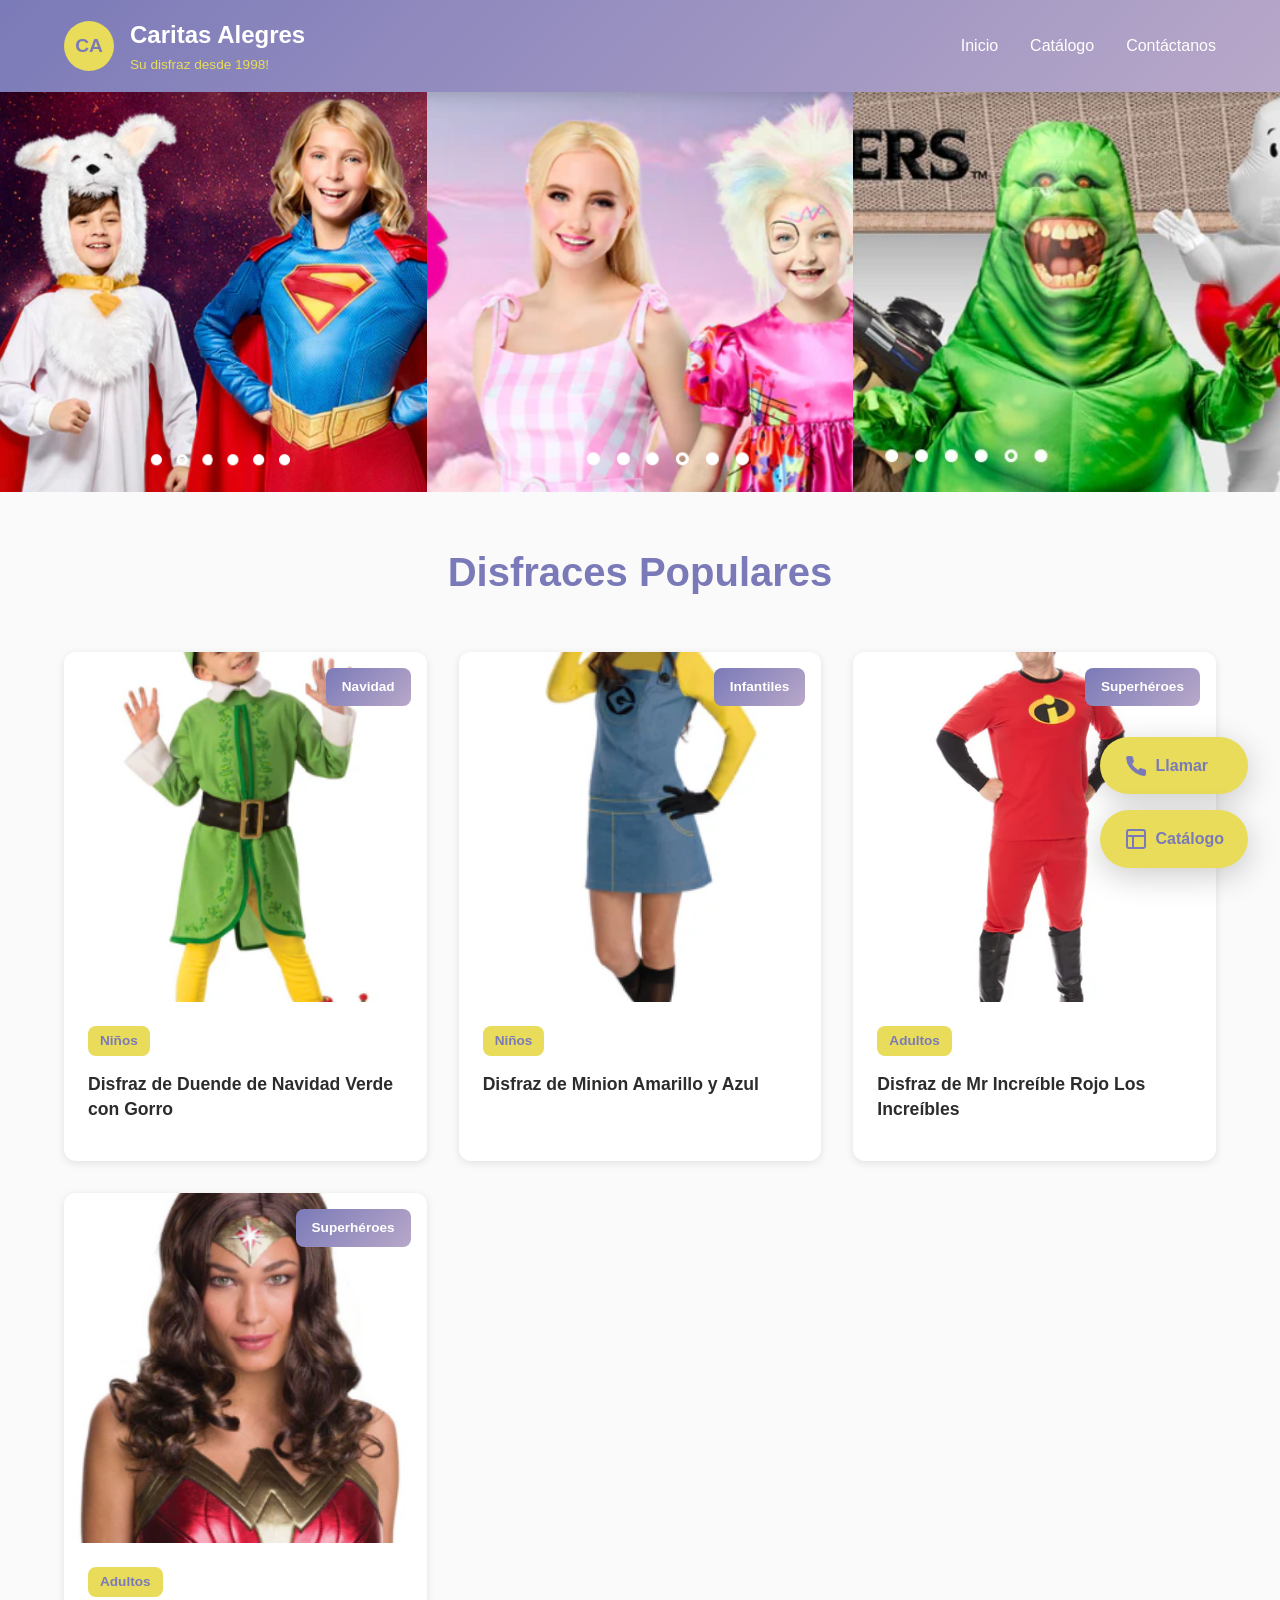
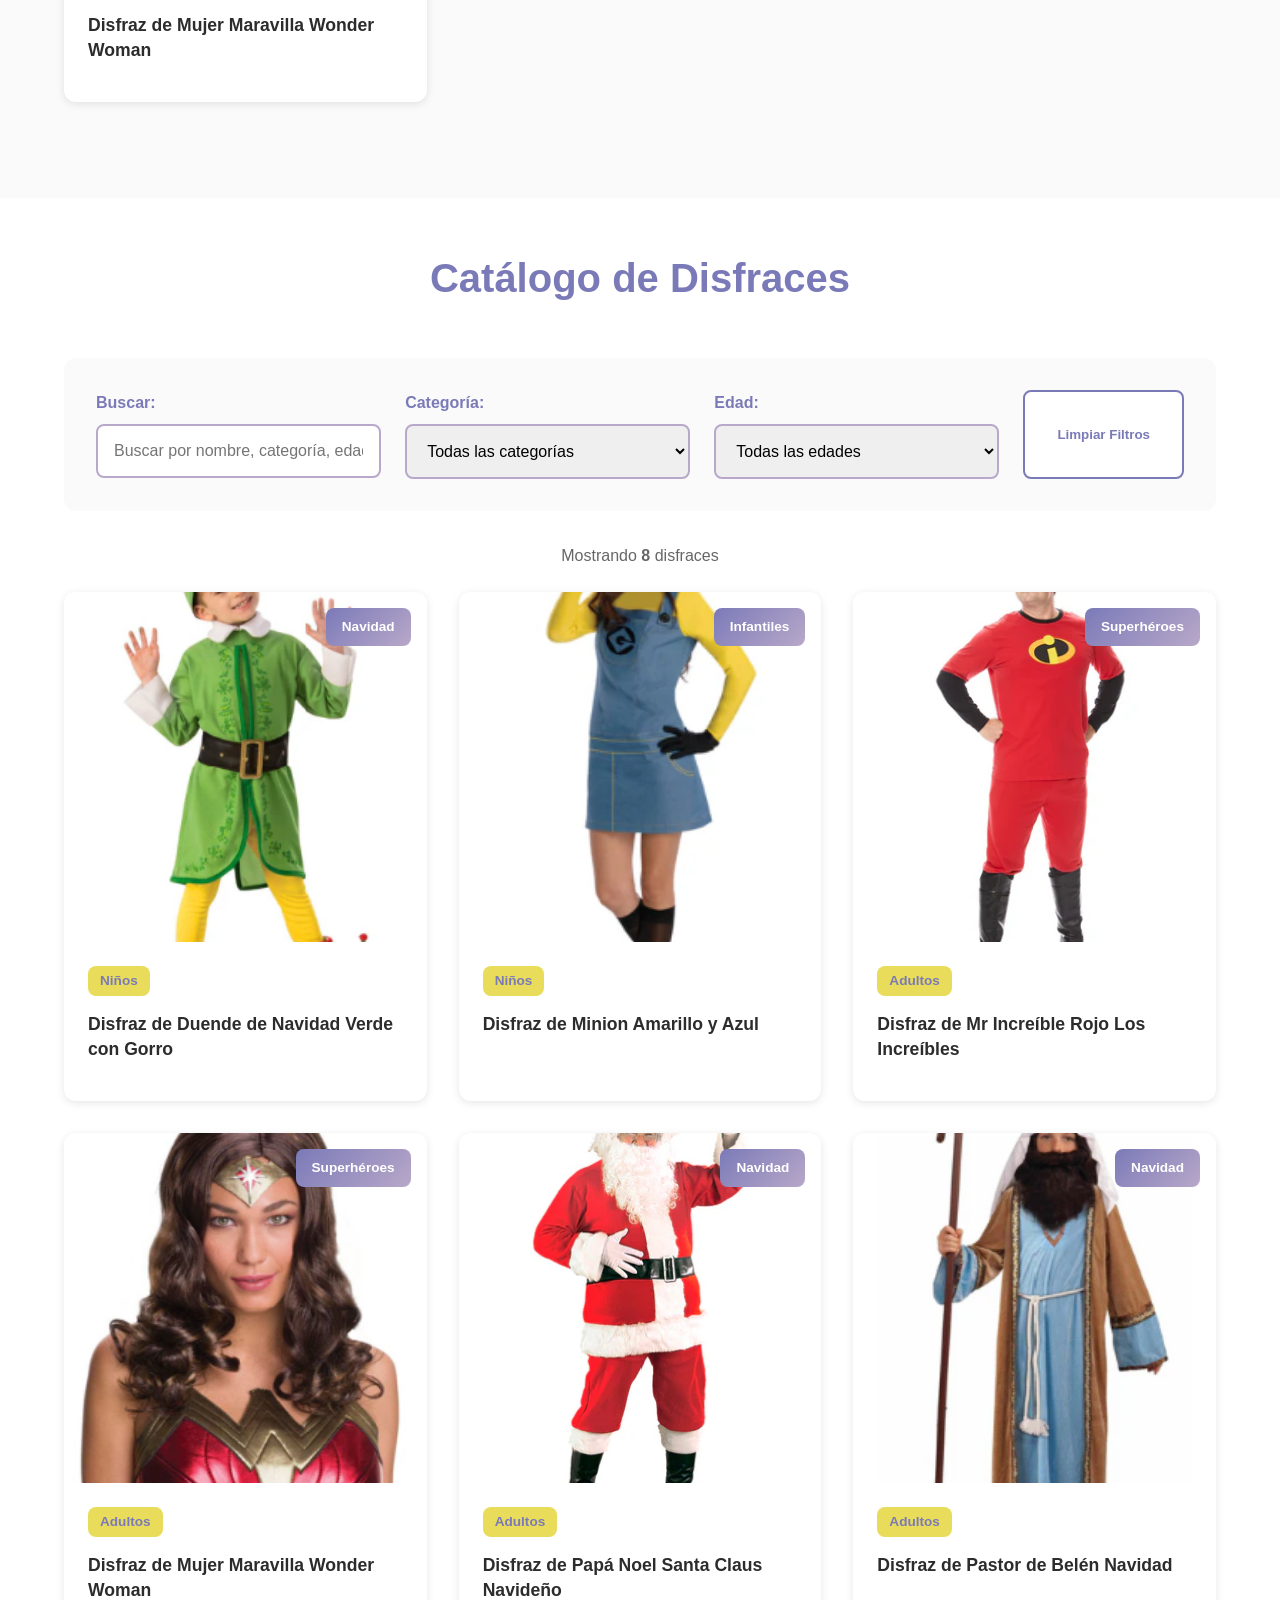
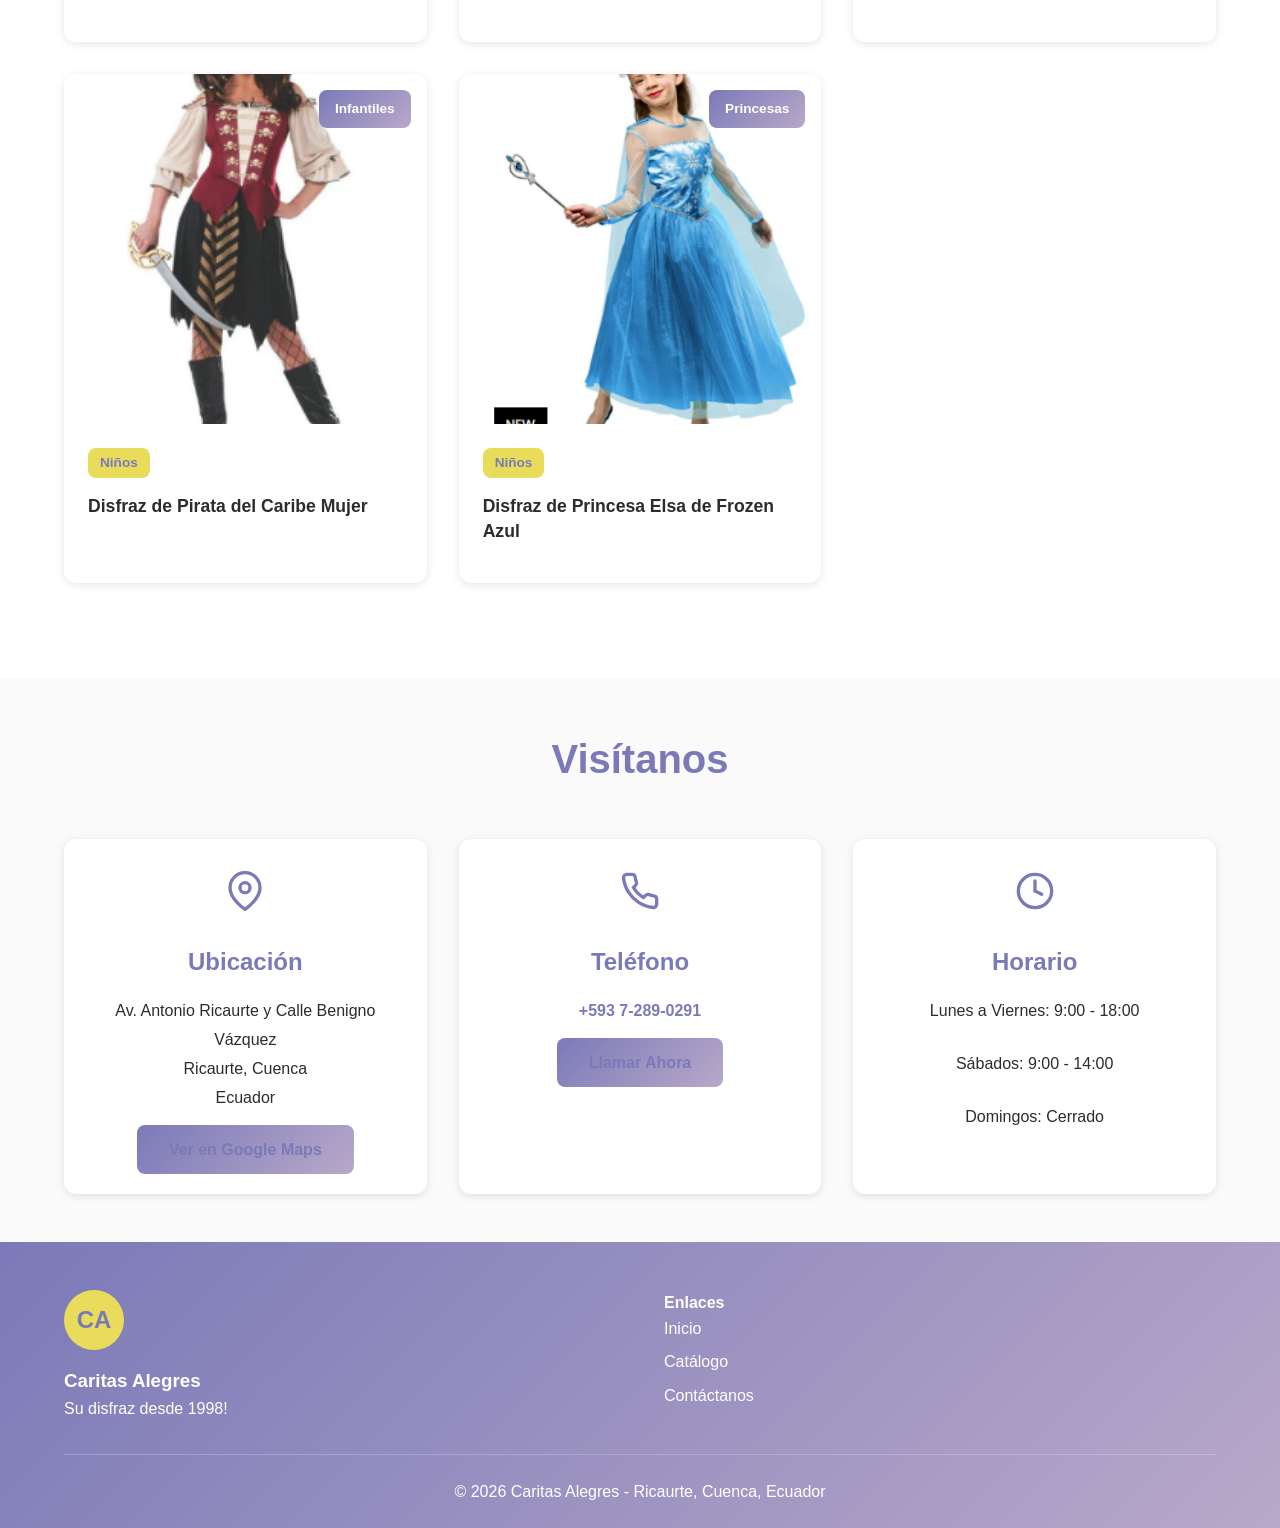
==== commit 9178af43: "Refactor code structure for improved readability and maintainability" ====
--- a/index.html
+++ b/index.html
@@ -66,20 +66,12 @@
         <div id="modal-caption"></div>
     </div>
 
-    <!-- Hero Gallery -->
-    <section id="inicio" class="hero-gallery">
-        <div class="container">
-            <div class="gallery-grid">
-                <div class="gallery-item">
-                    <img src="images/gallery/gallery-1.jpg" alt="Disfraces Caritas Alegres" onerror="this.src='images/placeholder.svg'">
-                </div>
-                <div class="gallery-item">
-                    <img src="images/gallery/gallery-2.jpg" alt="Disfraces Caritas Alegres" onerror="this.src='images/placeholder.svg'">
-                </div>
-                <div class="gallery-item">
-                    <img src="images/gallery/gallery-3.jpg" alt="Disfraces Caritas Alegres" onerror="this.src='images/placeholder.svg'">
-                </div>
-            </div>
+    <!-- Hero Banner -->
+    <section id="inicio" class="hero-banner">
+        <div class="banner-container">
+            <img src="images/banner/banner-1.jpg" alt="Caritas Alegres Disfraces" class="banner-image" onerror="this.src='images/placeholder.svg'">
+            <img src="images/banner/banner-2.jpg" alt="Caritas Alegres Disfraces" class="banner-image" onerror="this.src='images/placeholder.svg'">
+            <img src="images/banner/banner-3.jpg" alt="Caritas Alegres Disfraces" class="banner-image" onerror="this.src='images/placeholder.svg'">
         </div>
     </section>
 
@@ -170,7 +162,7 @@
                         </svg>
                     </div>
                     <h3>Ubicación</h3>
-                    <p>Av. Antonio Ricaurte y Calle Benigno Vázques<br>Ricaurte, Cuenca<br>Ecuador</p>
+                    <p>Av. Antonio Ricaurte y Calle Benigno Vázquez<br>Ricaurte, Cuenca<br>Ecuador</p>
                     <a href="https://maps.app.goo.gl/4HmJs9oj8TtmzxZcA" target="_blank" class="btn btn-primary">
                         Ver en Google Maps
                     </a>
@@ -196,8 +188,8 @@
                     </div>
                     <h3>Horario</h3>
                     <p>Lunes a Viernes: 9:00 - 18:00</p>
-                    <p>Sábados: 9:00 - 18:00</p>
-                    <p>Domingos: 9:00 - 18:00</p>
+                    <p>Sábados: 9:00 - 14:00</p>
+                    <p>Domingos: Cerrado</p>
                 </div>
             </div>
         </div>
--- a/css/styles.css
+++ b/css/styles.css
@@ -1,22 +1,15 @@
-/* ===================================
-   CARITAS ALEGRES - STYLES V3
-   - Galería real de fotos
-   - Disfraces populares
-   - Botones flotantes amarillos
-   - Contacto simplificado  
-   =================================== */
+/* CARITAS ALEGRES V4 - Banner Horizontal + 4 Populares */
 
 :root {
     --color-primary-yellow: #E8DC5A;
     --color-primary-purple: #7B7AB8;
     --color-lilac: #B8A8C9;
-    --color-accent-pink: #FF9AA2;
     --color-text-dark: #2C2C2C;
     --color-text-light: #666666;
     --color-text-white: #FFFFFF;
     --color-bg-light: #FAFAFA;
     --color-bg-white: #FFFFFF;
-    --font-family: -apple-system, BlinkMacSystemFont, 'Segoe UI', Roboto, 'Helvetica Neue', Arial, sans-serif;
+    --font-family: -apple-system, BlinkMacSystemFont, 'Segoe UI', Roboto, Arial, sans-serif;
     --spacing-xs: 0.5rem;
     --spacing-sm: 1rem;
     --spacing-md: 1.5rem;
@@ -24,7 +17,6 @@
     --spacing-xl: 3rem;
     --border-radius-sm: 8px;
     --border-radius-md: 12px;
-    --border-radius-lg: 16px;
     --shadow-sm: 0 2px 8px rgba(0, 0, 0, 0.1);
     --shadow-md: 0 4px 16px rgba(0, 0, 0, 0.15);
     --shadow-lg: 0 8px 32px rgba(0, 0, 0, 0.2);
@@ -153,7 +145,7 @@
     text-decoration: none;
     font-weight: 600;
     box-shadow: var(--shadow-lg);
-    transition: transform var(--transition-fast), box-shadow var(--transition-fast);
+    transition: transform var(--transition-fast);
     background: var(--color-primary-yellow);
     color: var(--color-primary-purple);
 }
@@ -173,12 +165,6 @@
     width: 100%;
     height: 100%;
     background-color: rgba(0, 0, 0, 0.95);
-    animation: fadeIn 0.3s ease;
-}
-
-@keyframes fadeIn {
-    from { opacity: 0; }
-    to { opacity: 1; }
 }
 
 .modal-content {
@@ -190,12 +176,6 @@
     top: 50%;
     left: 50%;
     transform: translate(-50%, -50%);
-    animation: zoomIn 0.3s ease;
-}
-
-@keyframes zoomIn {
-    from { transform: translate(-50%, -50%) scale(0.7); }
-    to { transform: translate(-50%, -50%) scale(1); }
 }
 
 .modal-close {
@@ -228,37 +208,28 @@
     max-width: 80%;
 }
 
-/* Hero Gallery - 3 fotos */
-.hero-gallery {
-    padding: var(--spacing-xl) 0;
+/* Hero Banner - Horizontal con 3 fotos */
+.hero-banner {
     background: var(--color-bg-white);
-}
-
-.gallery-grid {
+    padding: 0;
+    overflow: hidden;
+}
+
+.banner-container {
     display: grid;
     grid-template-columns: repeat(3, 1fr);
-    gap: var(--spacing-md);
-}
-
-.gallery-item {
-    border-radius: var(--border-radius-md);
-    overflow: hidden;
-    box-shadow: var(--shadow-md);
-    transition: transform var(--transition-normal);
-}
-
-.gallery-item:hover {
-    transform: translateY(-5px);
-}
-
-.gallery-item img {
+    gap: 0;
+    max-width: 100%;
+}
+
+.banner-image {
     width: 100%;
-    height: 350px;
+    height: 400px;
     object-fit: cover;
     display: block;
 }
 
-/* Popular Costumes */
+/* Popular Costumes - 4 columnas */
 .popular-costumes {
     padding: var(--spacing-xl) 0;
     background: var(--color-bg-light);
@@ -269,6 +240,10 @@
     font-size: 2.5rem;
     color: var(--color-primary-purple);
     margin-bottom: var(--spacing-xl);
+}
+
+.popular-grid {
+    grid-template-columns: repeat(4, 1fr) !important;
 }
 
 /* Catalog */
@@ -322,7 +297,7 @@
     border-radius: var(--border-radius-sm);
     font-weight: 600;
     cursor: pointer;
-    transition: transform var(--transition-fast), box-shadow var(--transition-fast);
+    transition: transform var(--transition-fast);
     font-family: var(--font-family);
 }
 
@@ -429,12 +404,6 @@
     border-radius: var(--border-radius-md);
 }
 
-.no-results p {
-    font-size: 1.2rem;
-    color: var(--color-text-light);
-    margin-bottom: var(--spacing-md);
-}
-
 .loading {
     text-align: center;
     padding: var(--spacing-xl);
@@ -455,7 +424,7 @@
     100% { transform: rotate(360deg); }
 }
 
-/* Contact - Simplificado */
+/* Contact */
 .contact {
     padding: var(--spacing-xl) 0;
     background: var(--color-bg-light);
@@ -473,7 +442,7 @@
     border-radius: var(--border-radius-md);
     text-align: center;
     box-shadow: var(--shadow-sm);
-    transition: transform var(--transition-normal), box-shadow var(--transition-normal);
+    transition: transform var(--transition-normal);
 }
 
 .contact-card:hover {
@@ -501,12 +470,6 @@
     color: var(--color-primary-purple);
     text-decoration: none;
     font-weight: 600;
-    display: block;
-    margin-bottom: var(--spacing-xs);
-}
-
-.contact-card a:hover {
-    color: var(--color-white);
 }
 
 /* Footer */
@@ -535,14 +498,6 @@
     font-size: 1.5rem;
     color: var(--color-primary-purple);
     margin-bottom: var(--spacing-sm);
-}
-
-.footer-info h3 {
-    margin-bottom: var(--spacing-sm);
-}
-
-.footer-links h4 {
-    margin-bottom: var(--spacing-md);
 }
 
 .footer-links ul {
@@ -565,4 +520,52 @@
     text-align: center;
     padding-top: var(--spacing-md);
     border-top: 1px solid rgba(255, 255, 255, 0.2);
+}
+
+/* Responsive - Mobile */
+@media (max-width: 768px) {
+    .banner-container {
+        grid-template-columns: 1fr;
+    }
+    
+    .banner-image {
+        height: 250px;
+    }
+    
+    .popular-grid {
+        grid-template-columns: repeat(2, 1fr) !important;
+    }
+    
+    .floating-btn span {
+        display: none;
+    }
+    
+    .menu-toggle {
+        display: flex;
+    }
+    
+    .nav {
+        position: fixed;
+        top: 0;
+        right: -100%;
+        width: 280px;
+        height: 100vh;
+        background: var(--color-bg-white);
+        box-shadow: -2px 0 10px rgba(0, 0, 0, 0.1);
+        transition: right var(--transition-normal);
+        z-index: 999;
+    }
+    
+    .nav.active {
+        right: 0;
+    }
+    
+    .nav-list {
+        flex-direction: column;
+        padding: var(--spacing-xl) var(--spacing-lg);
+    }
+    
+    .nav-list a {
+        color: var(--color-text-dark);
+    }
 }
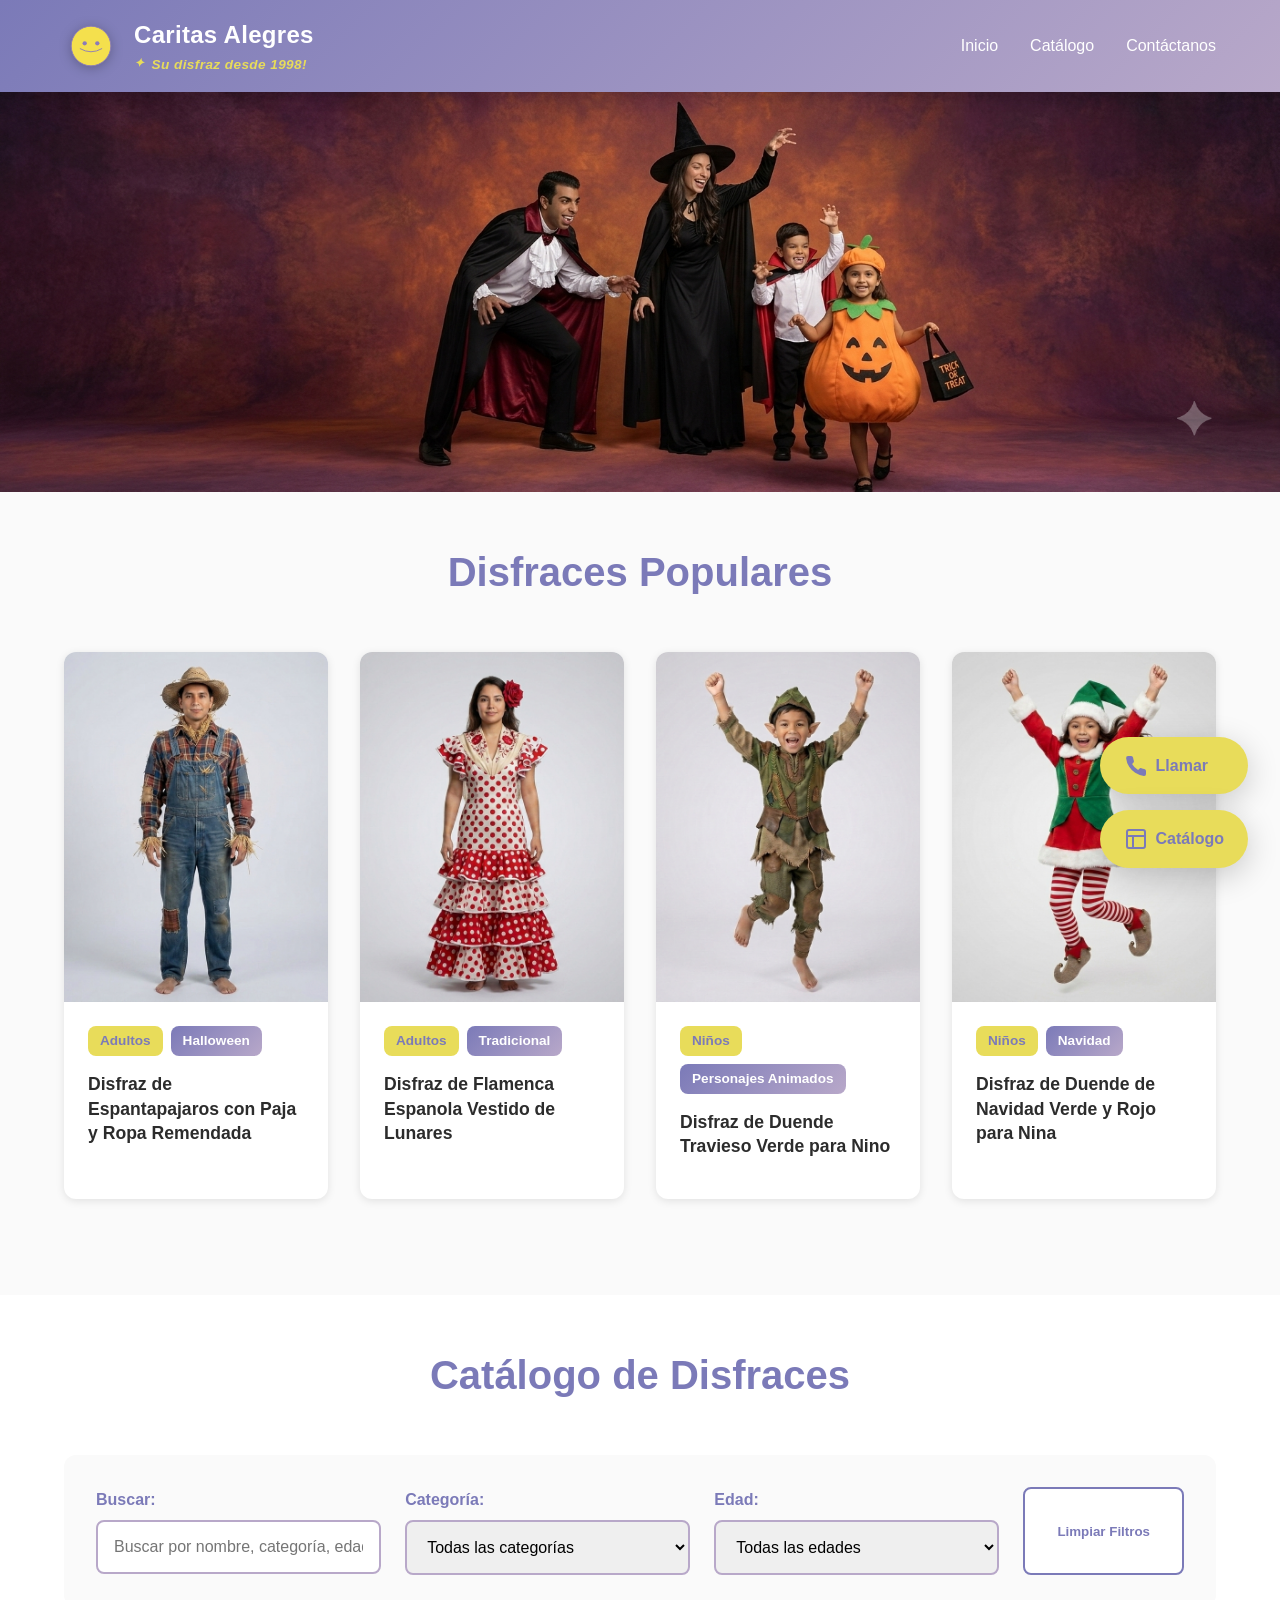
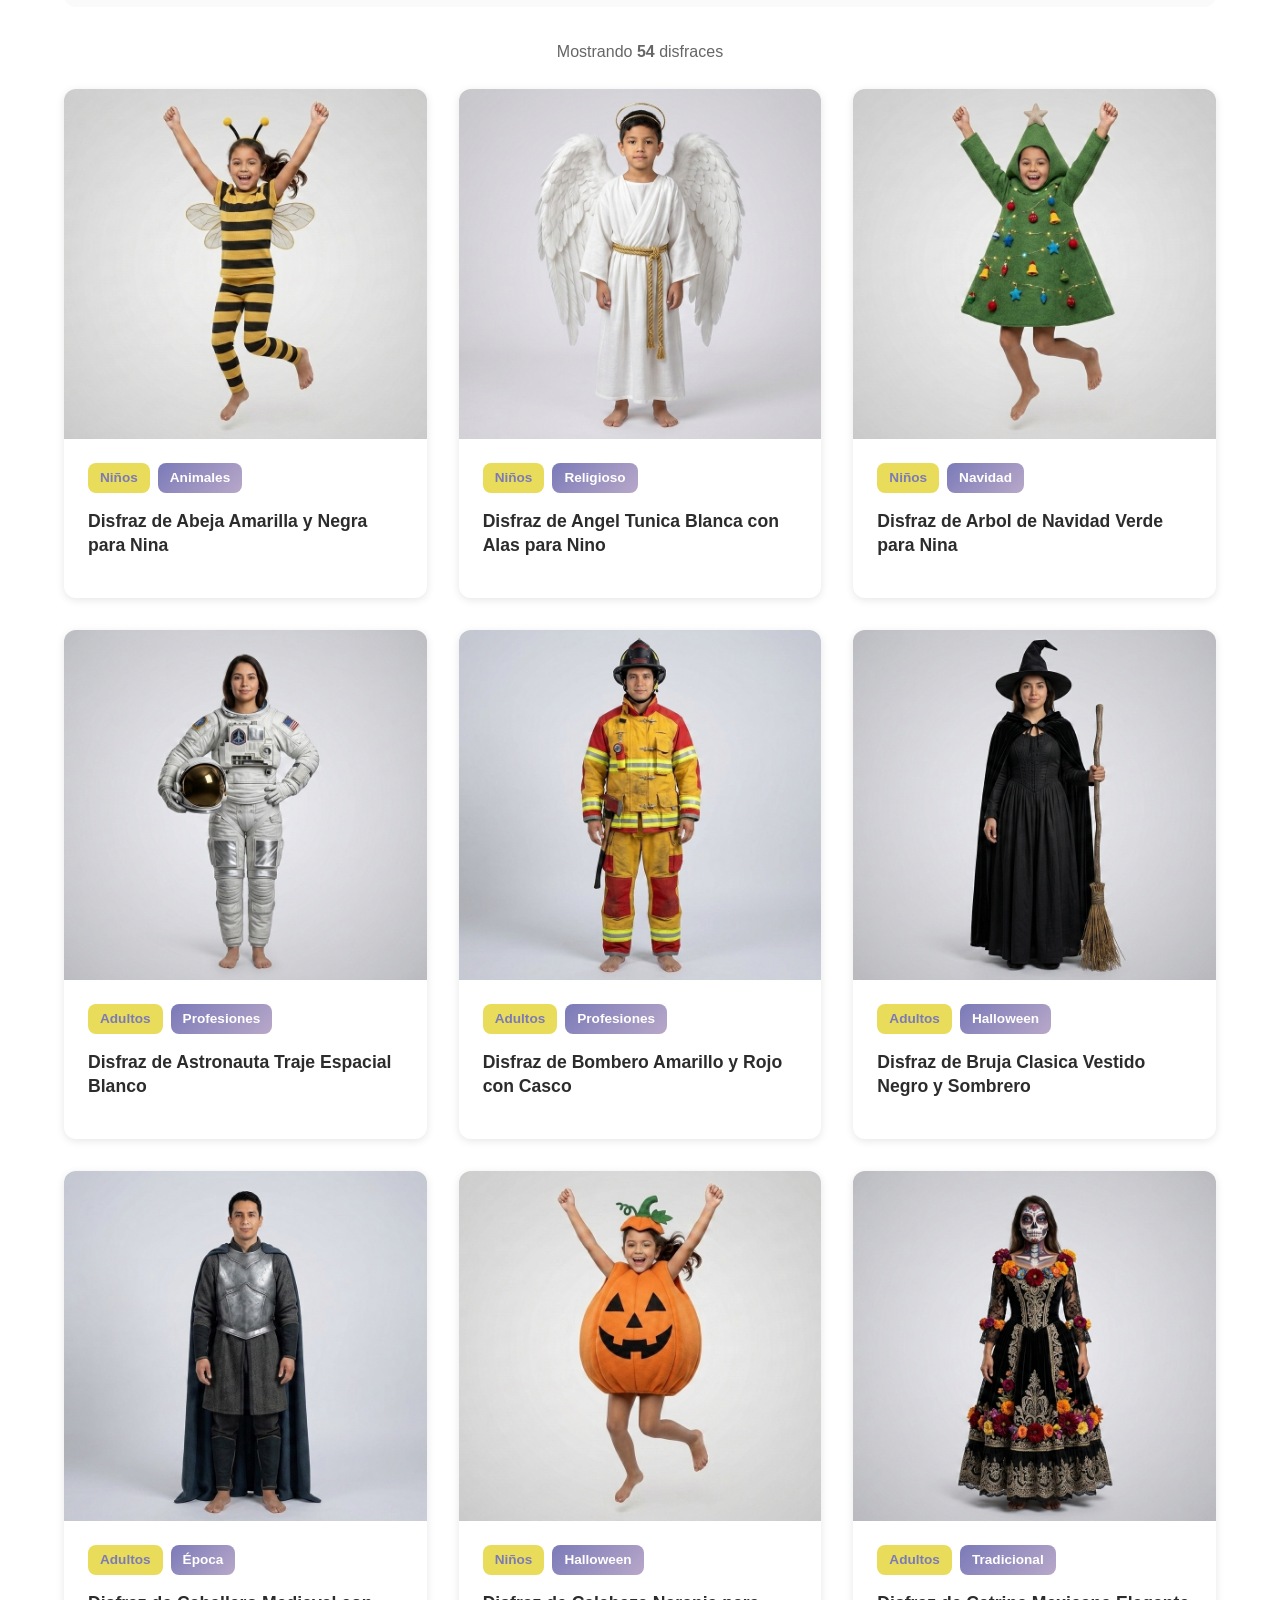
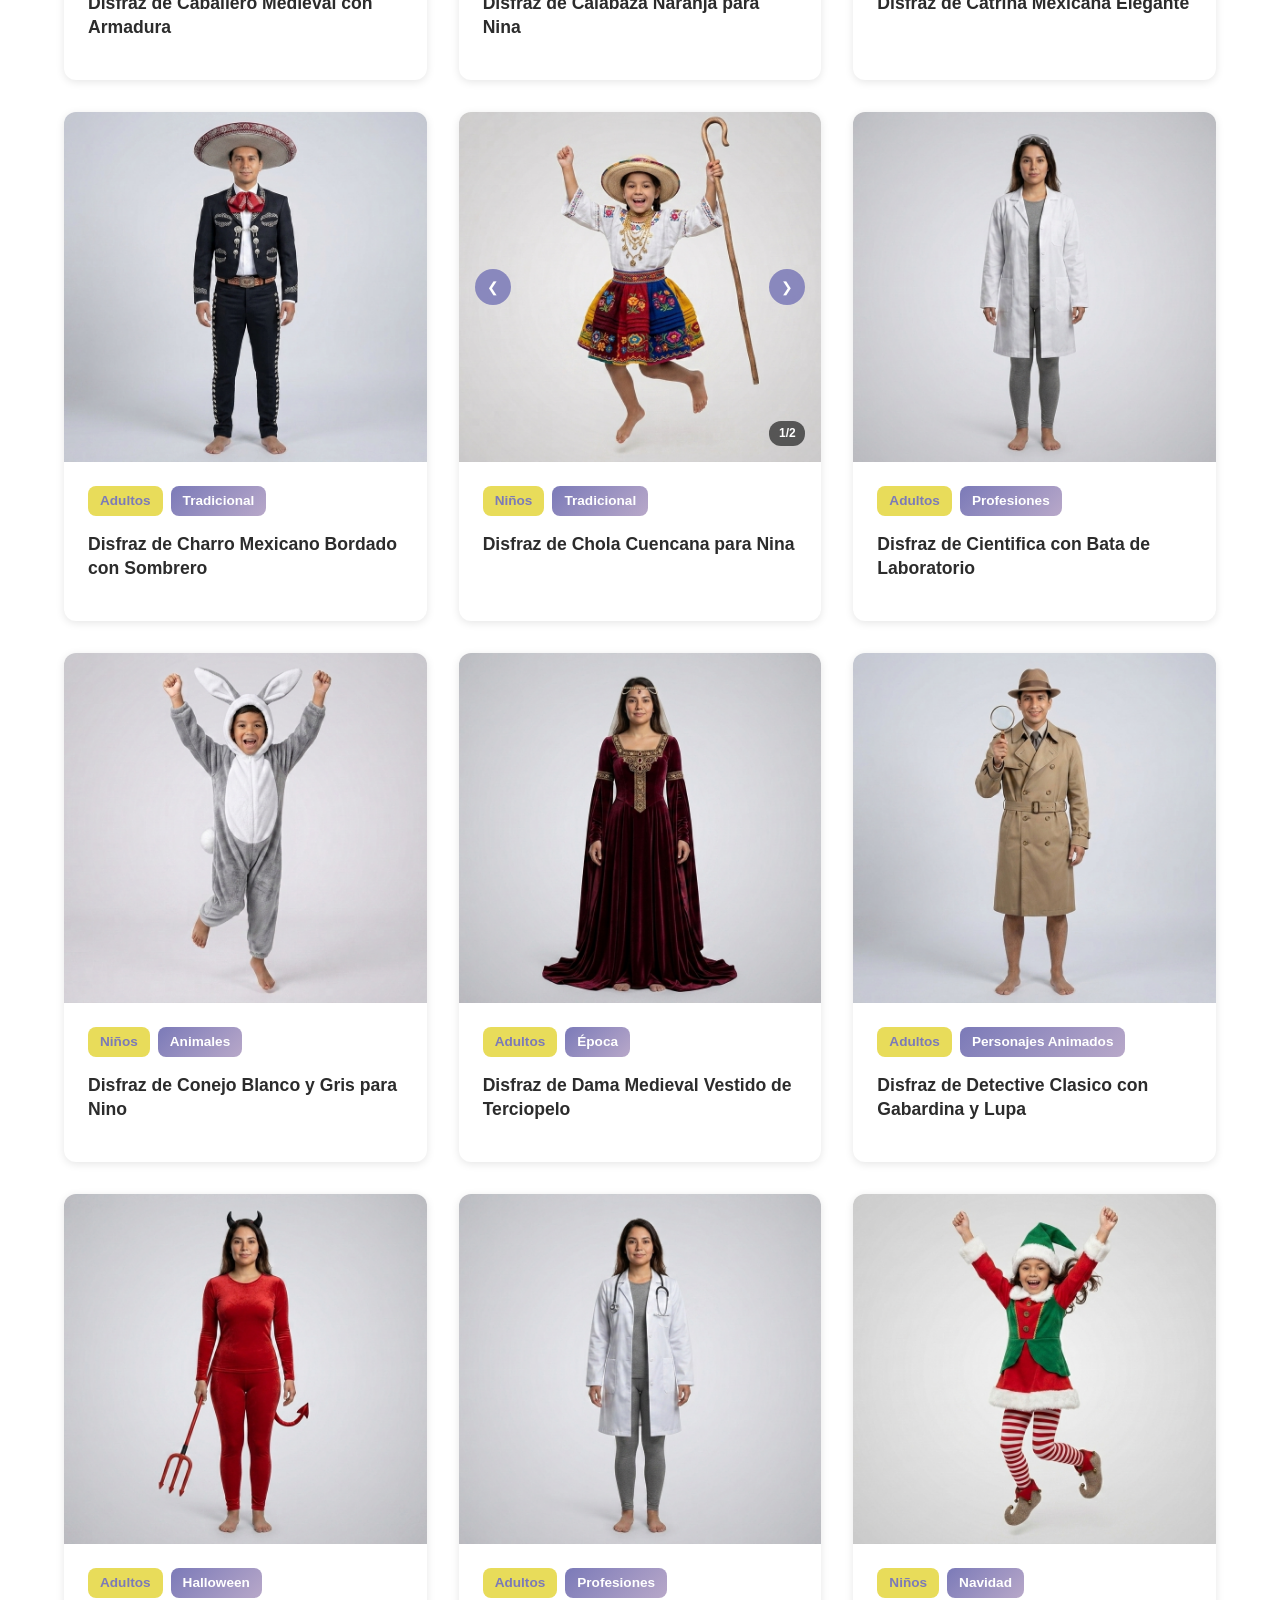
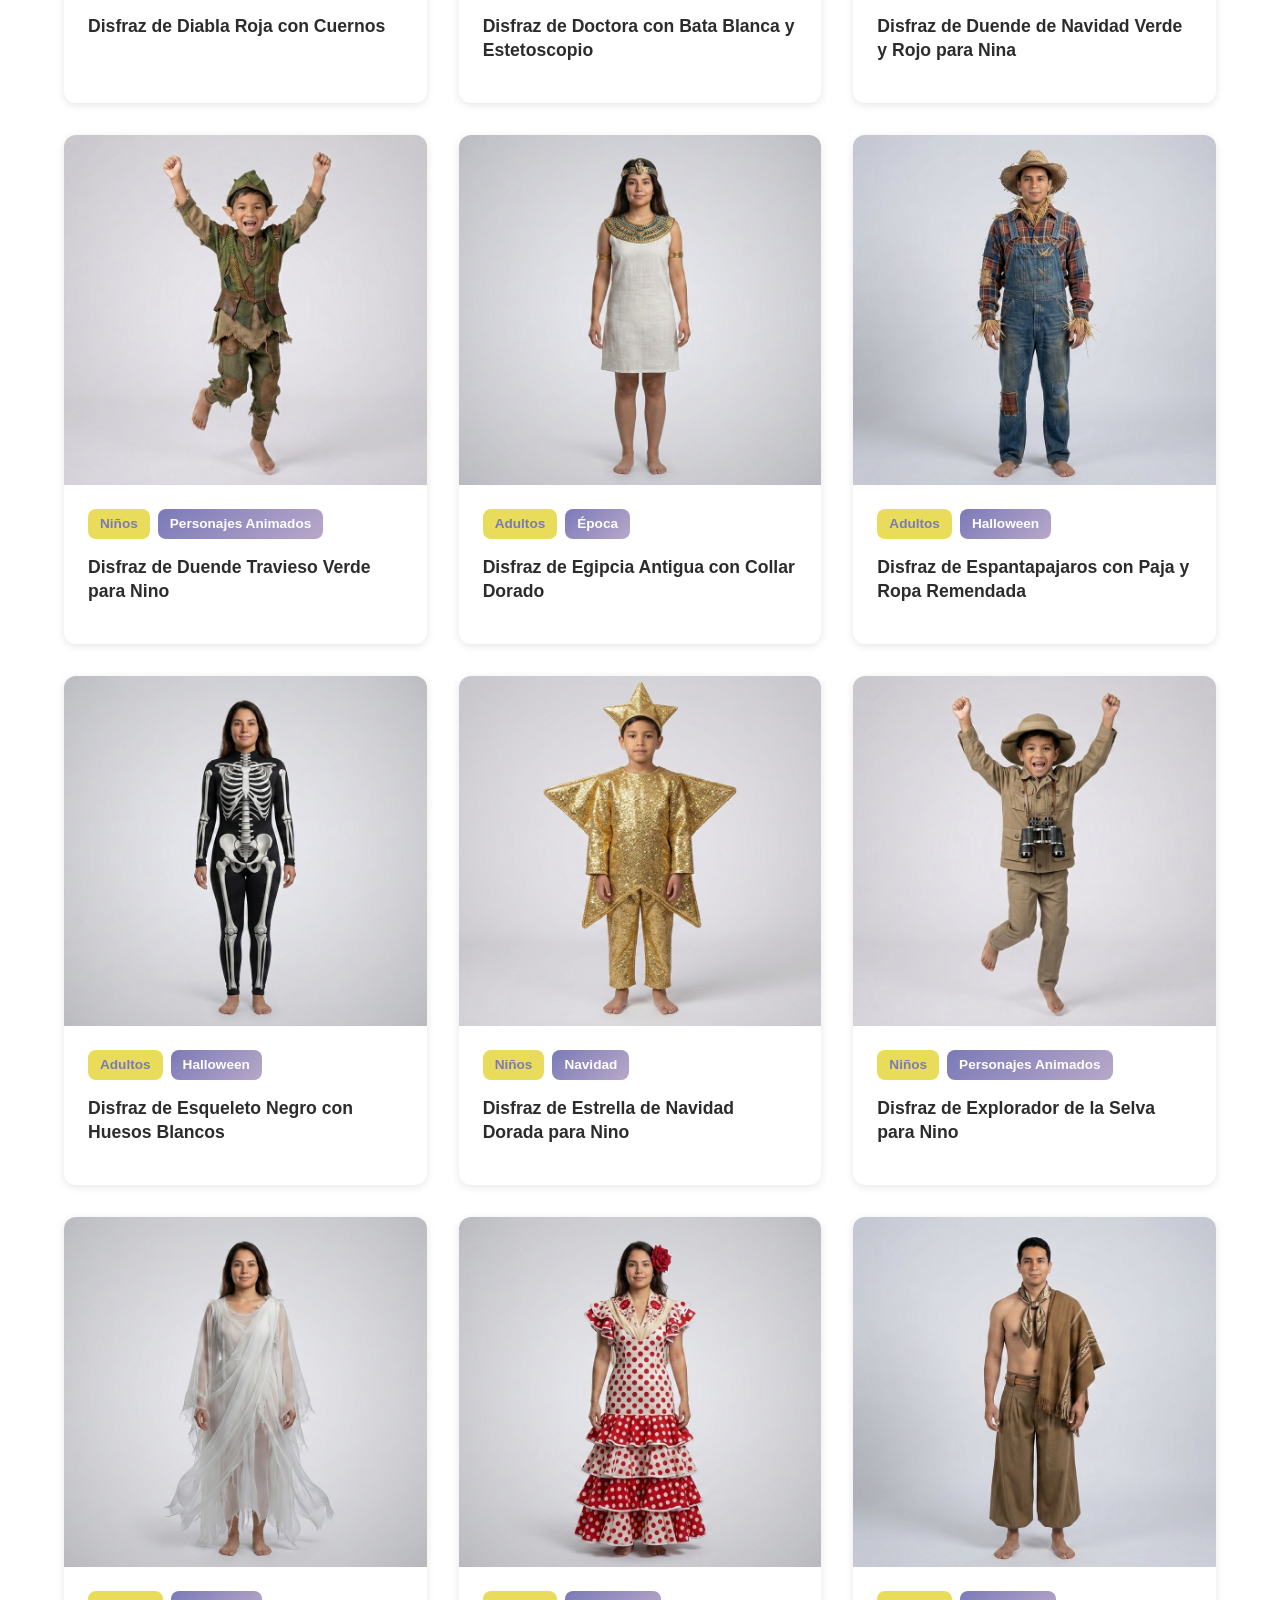
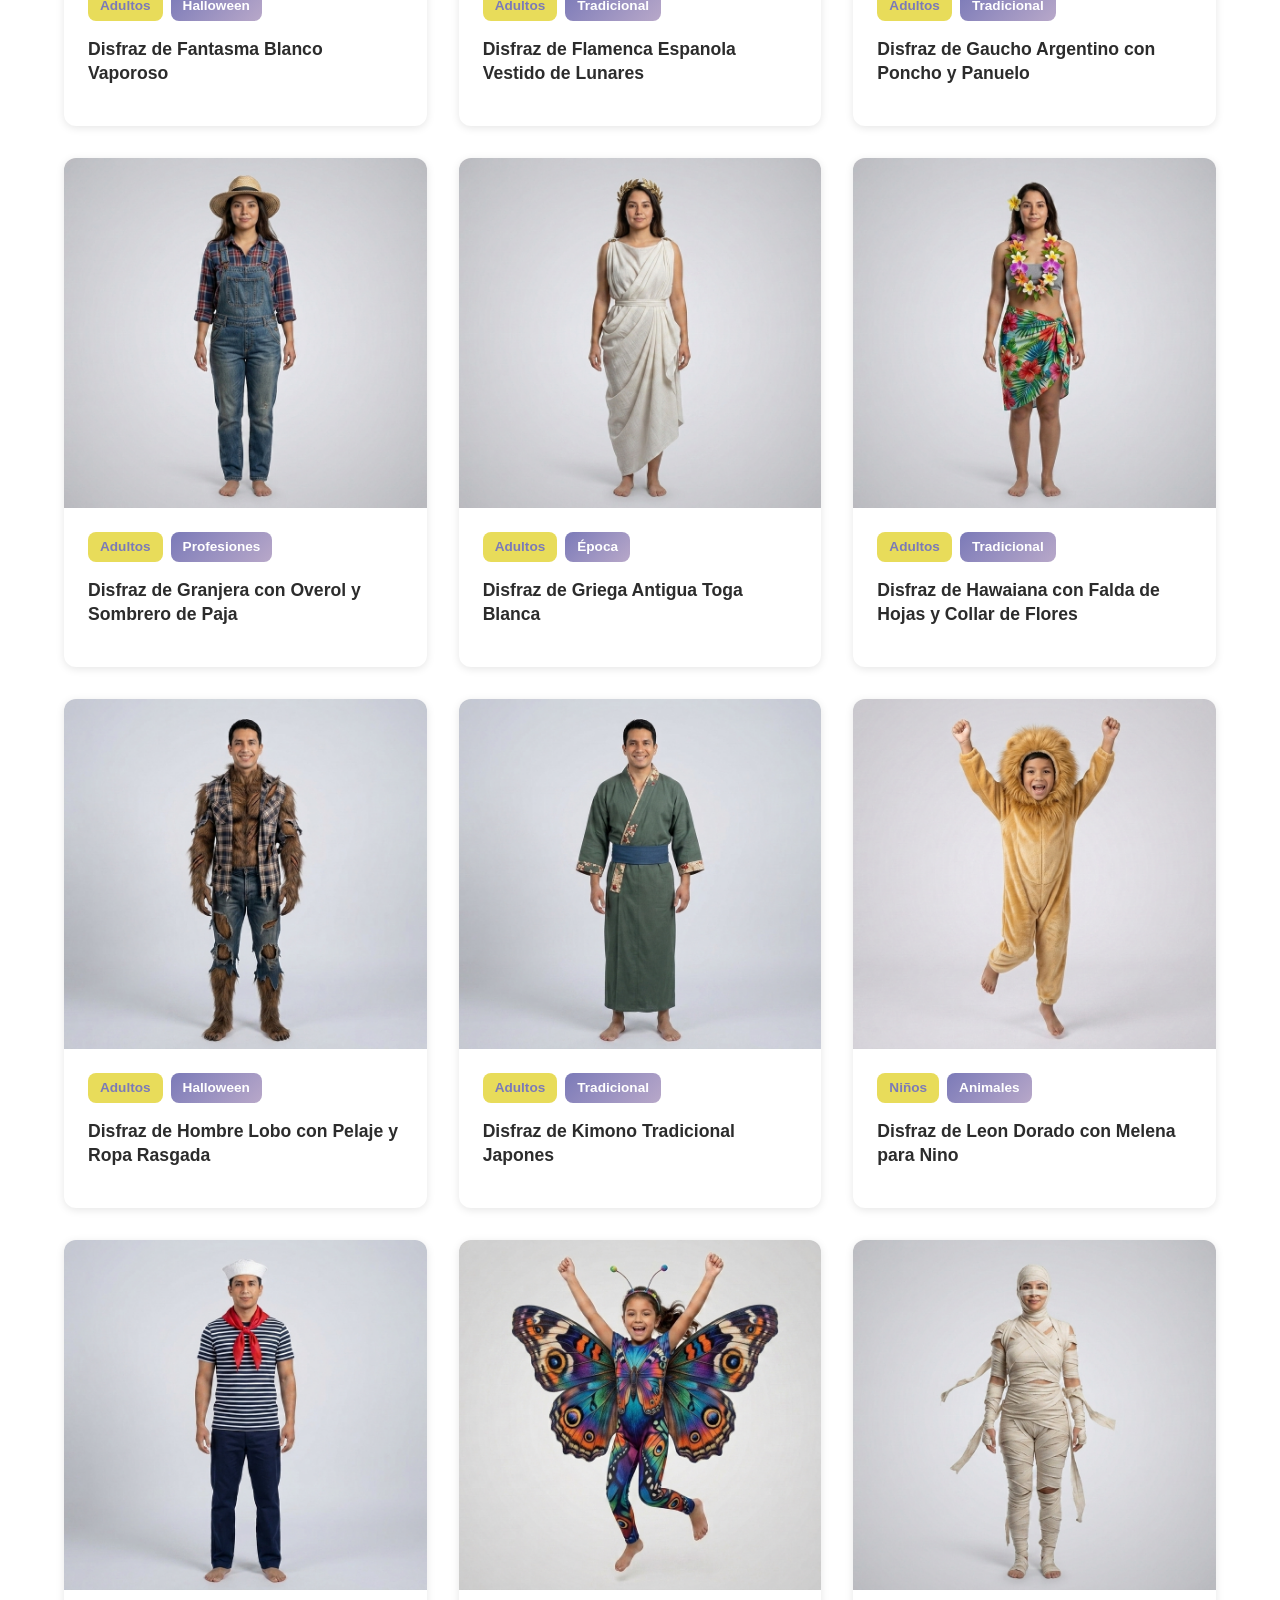
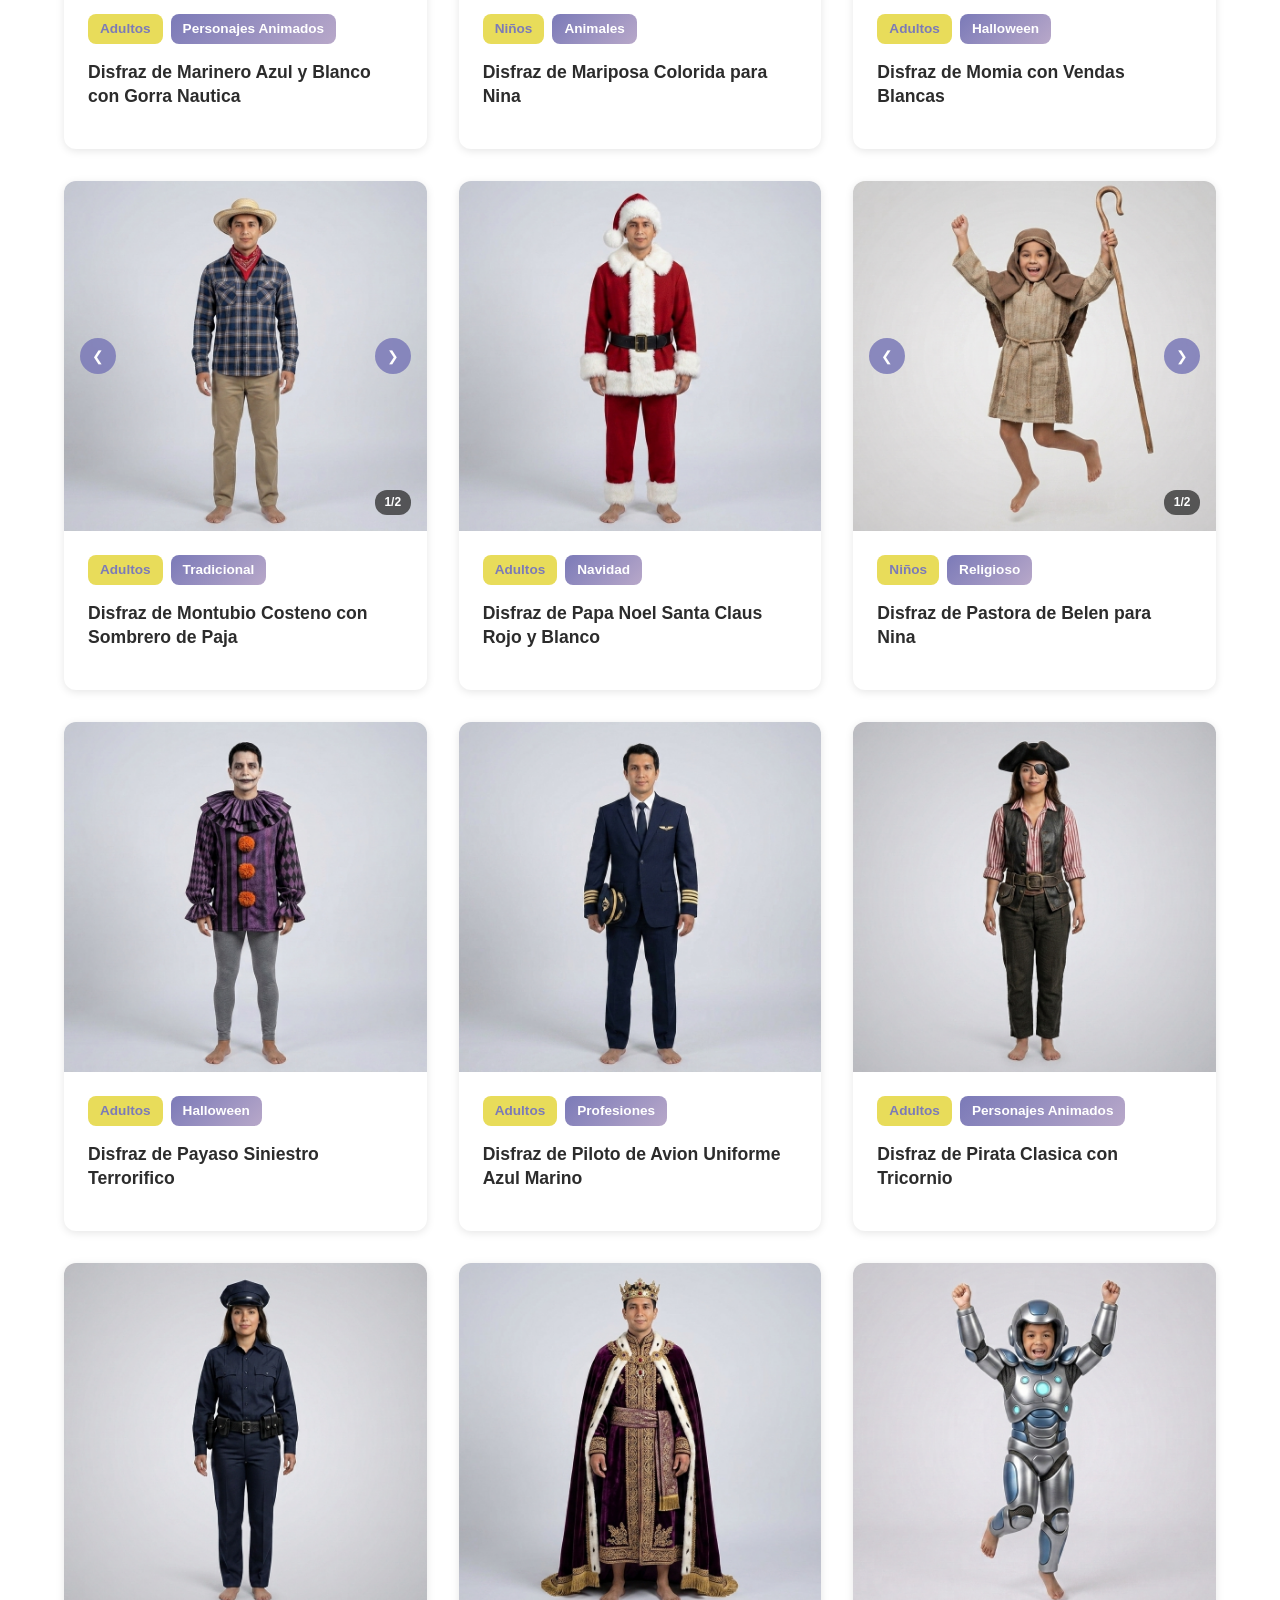
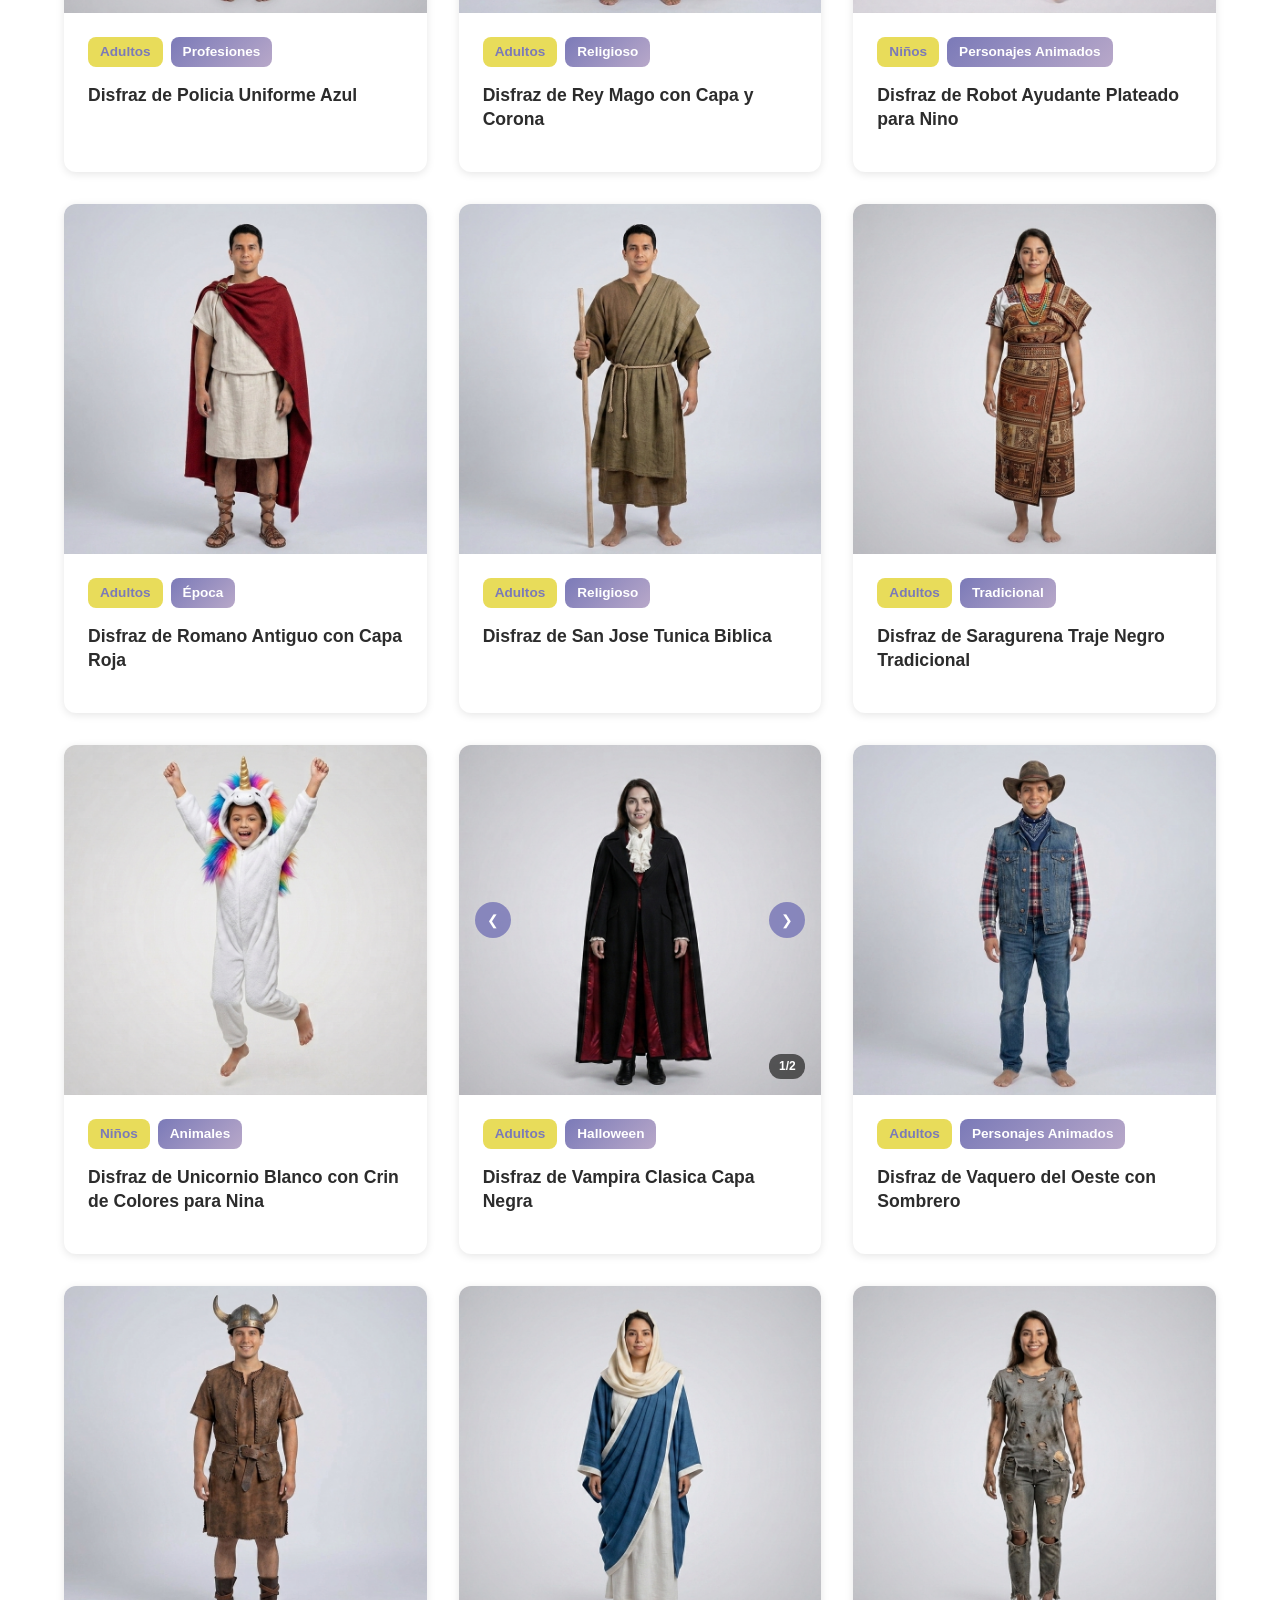
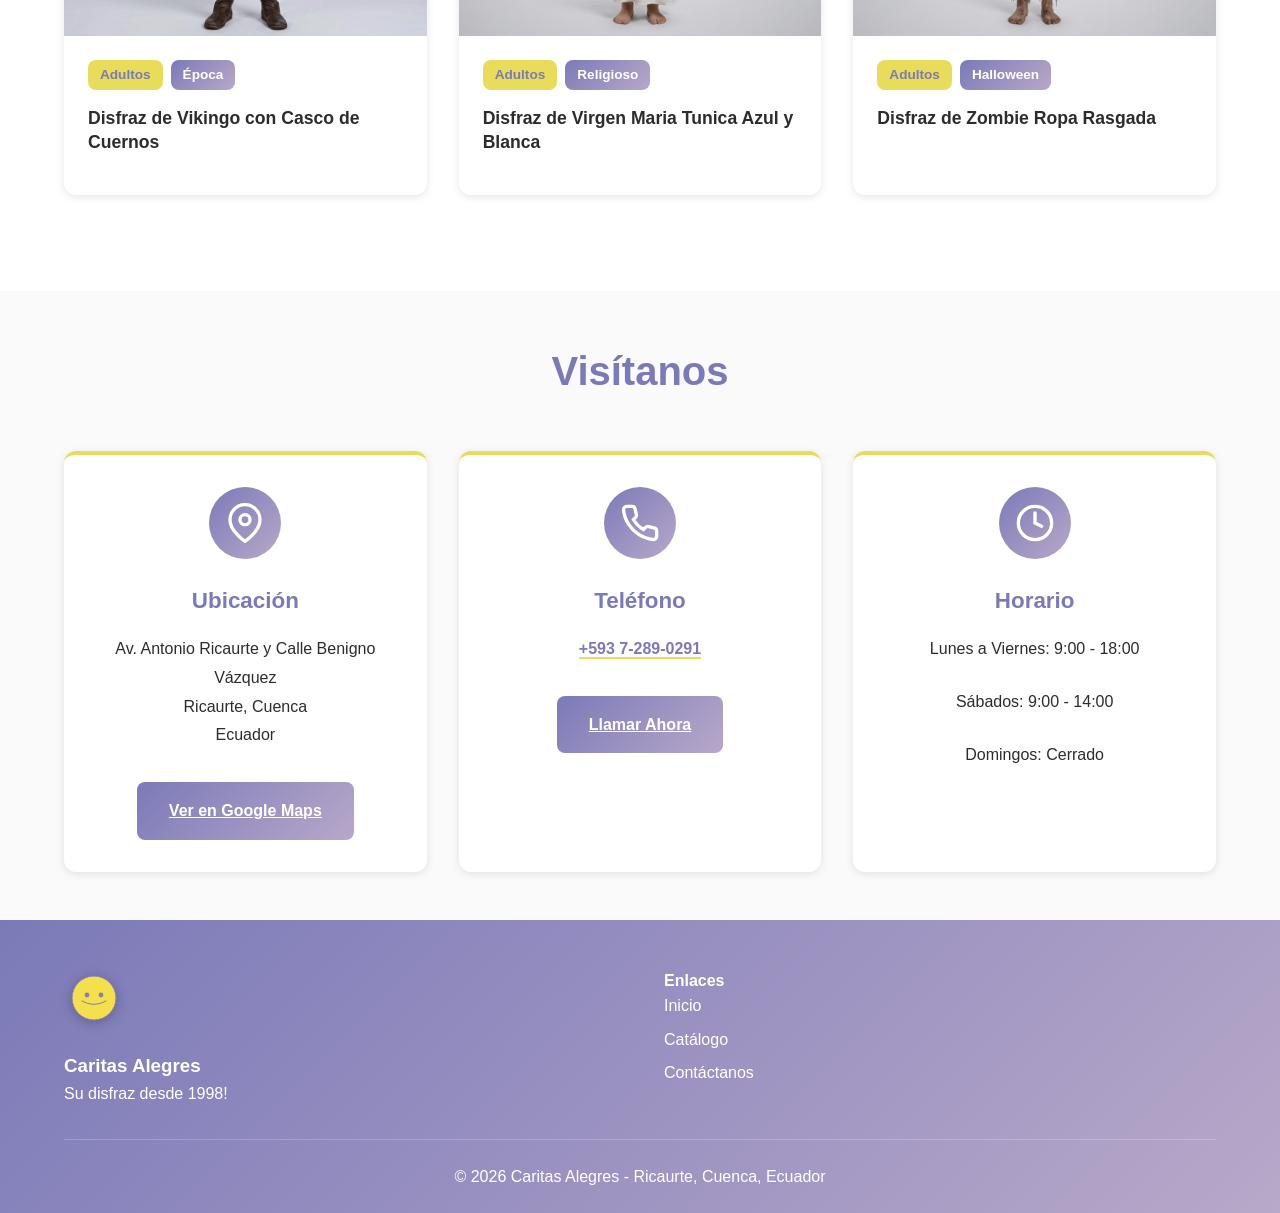
==== commit a3391409: "feat: Implement banner carousel and update costume card functionality - Added a new banner image (ba" ====
--- a/index.html
+++ b/index.html
@@ -17,7 +17,7 @@
         <div class="container">
             <div class="header-content">
                 <div class="logo">
-                    <div class="logo-placeholder">CA</div>
+                    <img src="images/logo-caritas-alegres.svg" alt="Caritas Alegres" class="logo-image" onerror="this.src='images/placeholder.svg'">
                     <div class="logo-text">
                         <h1>Caritas Alegres</h1>
                         <p class="tagline">Su disfraz desde 1998!</p>
@@ -62,16 +62,19 @@
     <!-- Modal de Imagen -->
     <div id="image-modal" class="modal">
         <span class="modal-close">&times;</span>
+        <button type="button" id="modal-arrow-left" class="modal-arrow modal-arrow-left" aria-label="Variante anterior">&#10094;</button>
+        <button type="button" id="modal-arrow-right" class="modal-arrow modal-arrow-right" aria-label="Siguiente variante">&#10095;</button>
         <img class="modal-content" id="modal-image" alt="">
         <div id="modal-caption"></div>
     </div>
 
-    <!-- Hero Banner -->
+    <!-- Hero Banner (Carrusel Automático) -->
     <section id="inicio" class="hero-banner">
         <div class="banner-container">
-            <img src="images/banner/banner-1.jpg" alt="Caritas Alegres Disfraces" class="banner-image" onerror="this.src='images/placeholder.svg'">
+            <img src="images/banner/banner-1.jpg" alt="Caritas Alegres Disfraces" class="banner-image active" onerror="this.src='images/placeholder.svg'">
             <img src="images/banner/banner-2.jpg" alt="Caritas Alegres Disfraces" class="banner-image" onerror="this.src='images/placeholder.svg'">
             <img src="images/banner/banner-3.jpg" alt="Caritas Alegres Disfraces" class="banner-image" onerror="this.src='images/placeholder.svg'">
+            <img src="images/banner/banner-4.jpg" alt="Caritas Alegres Disfraces" class="banner-image" onerror="this.src='images/placeholder.svg'">
         </div>
     </section>
 
@@ -79,7 +82,7 @@
     <section class="popular-costumes">
         <div class="container">
             <h2 class="section-title">Disfraces Populares</h2>
-            <div id="popular-grid" class="costumes-grid">
+            <div id="popular-grid" class="costumes-grid popular-grid">
                 <!-- Los 3 disfraces más clickeados se cargan aquí -->
             </div>
         </div>
@@ -103,13 +106,12 @@
                         <option value="todas">Todas las categorías</option>
                         <option value="halloween">Halloween</option>
                         <option value="navidad">Navidad</option>
-                        <option value="carnaval">Carnaval</option>
-                        <option value="superheroes">Superhéroes</option>
-                        <option value="princesas">Princesas</option>
+                        <option value="religioso">Religioso</option>
+                        <option value="tradicional">Tradicional</option>
+                        <option value="animados">Personajes Animados</option>
                         <option value="animales">Animales</option>
                         <option value="profesiones">Profesiones</option>
                         <option value="epoca">Época</option>
-                        <option value="infantiles">Infantiles</option>
                     </select>
                 </div>
                 
@@ -200,7 +202,7 @@
         <div class="container">
             <div class="footer-content">
                 <div class="footer-info">
-                    <div class="footer-logo-placeholder">CA</div>
+                    <img src="images/logo-caritas-alegres.svg" alt="Caritas Alegres" class="footer-logo-image" onerror="this.src='images/placeholder.svg'">
                     <h3>Caritas Alegres</h3>
                     <p>Su disfraz desde 1998!</p>
                 </div>
@@ -224,5 +226,6 @@
     <script src="js/filters.js"></script>
     <script src="js/app.js"></script>
     <script src="js/popular.js"></script>
+    <script src="js/banner.js"></script>
 </body>
 </html>
--- a/css/styles.css
+++ b/css/styles.css
@@ -66,29 +66,37 @@
     gap: var(--spacing-sm);
 }
 
-.logo-placeholder {
-    width: 50px;
-    height: 50px;
-    background: var(--color-primary-yellow);
-    border-radius: 50%;
-    display: flex;
-    align-items: center;
-    justify-content: center;
-    font-weight: bold;
-    font-size: 1.2rem;
-    color: var(--color-primary-purple);
+.logo-image {
+    width: 54px;
+    height: 54px;
+    object-fit: contain;
+    filter: drop-shadow(0 2px 6px rgba(0, 0, 0, 0.25));
 }
 
 .logo-text h1 {
     font-size: 1.5rem;
     color: var(--color-text-white);
     font-weight: 700;
+    letter-spacing: 0.3px;
 }
 
 .tagline {
     font-size: 0.85rem;
     color: var(--color-primary-yellow);
-    font-weight: 500;
+    font-weight: 600;
+    font-style: italic;
+    letter-spacing: 0.4px;
+    position: relative;
+    padding-left: 1.1rem;
+}
+
+.tagline::before {
+    content: "✦";
+    position: absolute;
+    left: 0;
+    top: 0;
+    font-size: 0.75rem;
+    color: var(--color-primary-yellow);
 }
 
 .nav-list {
@@ -164,34 +172,79 @@
     top: 0;
     width: 100%;
     height: 100%;
-    background-color: rgba(0, 0, 0, 0.95);
+    background-color: rgba(44, 30, 74, 0.92); /* negro reemplazado por morado oscuro translúcido */
 }
 
 .modal-content {
     display: block;
     margin: auto;
     max-width: 90%;
-    max-height: 90%;
+    max-height: 85%;
     position: absolute;
-    top: 50%;
+    top: 47%;
     left: 50%;
     transform: translate(-50%, -50%);
+    border-radius: var(--border-radius-md);
+    box-shadow: 0 0 60px rgba(232, 220, 90, 0.35); /* halo amarillo suave */
+    border: 3px solid var(--color-primary-yellow);
 }
 
 .modal-close {
     position: absolute;
     top: 2rem;
     right: 3rem;
-    color: #FFFFFF;
-    font-size: 3rem;
+    width: 44px;
+    height: 44px;
+    display: flex;
+    align-items: center;
+    justify-content: center;
+    background: var(--color-primary-yellow);
+    color: var(--color-primary-purple);
+    border-radius: 50%;
+    font-size: 1.8rem;
     font-weight: bold;
+    line-height: 1;
     cursor: pointer;
-    transition: color var(--transition-fast);
+    transition: transform var(--transition-fast), background var(--transition-fast);
     z-index: 10000;
 }
 
 .modal-close:hover {
-    color: var(--color-primary-yellow);
+    background: var(--color-text-white);
+    transform: scale(1.1);
+}
+
+/* Flechas de navegación entre variantes dentro del modal ampliado */
+.modal-arrow {
+    display: none; /* se activa por JS solo cuando hay más de 1 variante */
+    position: absolute;
+    top: 50%;
+    transform: translateY(-50%);
+    z-index: 10000;
+    width: 56px;
+    height: 56px;
+    align-items: center;
+    justify-content: center;
+    border: none;
+    border-radius: 50%;
+    background: rgba(123, 122, 184, 0.85);
+    color: var(--color-text-white);
+    font-size: 1.4rem;
+    cursor: pointer;
+    transition: background var(--transition-fast), transform var(--transition-fast);
+}
+
+.modal-arrow:hover {
+    background: var(--color-primary-purple);
+    transform: translateY(-50%) scale(1.08);
+}
+
+.modal-arrow-left {
+    left: 2rem;
+}
+
+.modal-arrow-right {
+    right: 2rem;
 }
 
 #modal-caption {
@@ -199,16 +252,18 @@
     bottom: 2rem;
     left: 50%;
     transform: translateX(-50%);
-    color: #FFFFFF;
+    color: var(--color-text-white);
     font-size: 1.2rem;
+    font-weight: 600;
     text-align: center;
-    background: rgba(0, 0, 0, 0.7);
-    padding: 1rem 2rem;
-    border-radius: 8px;
+    background: linear-gradient(135deg, var(--color-primary-purple) 0%, var(--color-lilac) 100%);
+    padding: 0.75rem 2rem;
+    border-radius: 50px;
     max-width: 80%;
-}
-
-/* Hero Banner - Horizontal con 3 fotos */
+    box-shadow: var(--shadow-md);
+}
+
+/* Hero Banner - Carrusel automático */
 .hero-banner {
     background: var(--color-bg-white);
     padding: 0;
@@ -216,17 +271,24 @@
 }
 
 .banner-container {
-    display: grid;
-    grid-template-columns: repeat(3, 1fr);
-    gap: 0;
-    max-width: 100%;
-}
-
-.banner-image {
+    position: relative;
     width: 100%;
     height: 400px;
+}
+
+.banner-image {
+    position: absolute;
+    top: 0;
+    left: 0;
+    width: 100%;
+    height: 100%;
     object-fit: cover;
-    display: block;
+    opacity: 0;
+    transition: opacity 1s ease-in-out;
+}
+
+.banner-image.active {
+    opacity: 1;
 }
 
 /* Popular Costumes - 4 columnas */
@@ -362,20 +424,61 @@
     transform: scale(1.05);
 }
 
-.costume-badge {
+/* Flechas de navegación entre variantes (ej: vampiro/vampira, montubio hombre/niño) */
+.variant-arrow {
     position: absolute;
-    top: var(--spacing-sm);
+    top: 50%;
+    transform: translateY(-50%);
+    z-index: 5;
+    width: 36px;
+    height: 36px;
+    border-radius: 50%;
+    border: none;
+    background: rgba(123, 122, 184, 0.85); /* morado con transparencia */
+    color: var(--color-text-white);
+    font-size: 0.9rem;
+    display: flex;
+    align-items: center;
+    justify-content: center;
+    cursor: pointer;
+    transition: background var(--transition-fast);
+}
+
+.variant-arrow:hover {
+    background: var(--color-primary-purple);
+}
+
+.variant-arrow-left {
+    left: var(--spacing-sm);
+}
+
+.variant-arrow-right {
     right: var(--spacing-sm);
-    background: linear-gradient(135deg, var(--color-primary-purple) 0%, var(--color-lilac) 100%);
-    color: var(--color-text-white);
-    padding: var(--spacing-xs) var(--spacing-sm);
-    border-radius: var(--border-radius-sm);
-    font-size: 0.85rem;
-    font-weight: 600;
+}
+
+.variant-indicator {
+    position: absolute;
+    bottom: var(--spacing-sm);
+    right: var(--spacing-sm);
+    z-index: 5;
+    background: rgba(44, 44, 44, 0.75);
+    color: var(--color-text-white);
+    font-size: 0.75rem;
+    font-weight: 600;
+    padding: 0.2rem 0.6rem;
+    border-radius: 12px;
 }
 
 .costume-info {
     padding: var(--spacing-md);
+}
+
+/* Fila de etiquetas: edad + categoría juntas, debajo de la foto (ya no tapan la cara) */
+.costume-tags {
+    display: flex;
+    flex-wrap: wrap;
+    gap: var(--spacing-xs);
+    margin-bottom: var(--spacing-sm);
 }
 
 .costume-age {
@@ -386,7 +489,16 @@
     border-radius: var(--border-radius-sm);
     font-size: 0.85rem;
     font-weight: 600;
-    margin-bottom: var(--spacing-sm);
+}
+
+.costume-badge {
+    display: inline-block;
+    background: linear-gradient(135deg, var(--color-primary-purple) 0%, var(--color-lilac) 100%);
+    color: var(--color-text-white);
+    padding: 0.25rem 0.75rem;
+    border-radius: var(--border-radius-sm);
+    font-size: 0.85rem;
+    font-weight: 600;
 }
 
 .costume-name {
@@ -442,7 +554,8 @@
     border-radius: var(--border-radius-md);
     text-align: center;
     box-shadow: var(--shadow-sm);
-    transition: transform var(--transition-normal);
+    border-top: 4px solid var(--color-primary-yellow);
+    transition: transform var(--transition-normal), box-shadow var(--transition-normal);
 }
 
 .contact-card:hover {
@@ -451,13 +564,26 @@
 }
 
 .contact-icon {
-    margin-bottom: var(--spacing-md);
+    width: 72px;
+    height: 72px;
+    margin: 0 auto var(--spacing-md);
+    border-radius: 50%;
+    background: linear-gradient(135deg, var(--color-primary-purple) 0%, var(--color-lilac) 100%);
+    display: flex;
+    align-items: center;
+    justify-content: center;
+}
+
+.contact-icon svg path,
+.contact-icon svg circle {
+    stroke: var(--color-text-white) !important;
 }
 
 .contact-card h3 {
     color: var(--color-primary-purple);
     margin-bottom: var(--spacing-sm);
-    font-size: 1.5rem;
+    font-size: 1.4rem;
+    font-weight: 700;
 }
 
 .contact-card p {
@@ -466,10 +592,16 @@
     line-height: 1.8;
 }
 
-.contact-card a {
+.contact-card a:not(.btn) {
     color: var(--color-primary-purple);
     text-decoration: none;
     font-weight: 600;
+    border-bottom: 2px solid var(--color-primary-yellow);
+}
+
+.contact-card .btn-primary {
+    display: inline-block;
+    margin-top: var(--spacing-xs);
 }
 
 /* Footer */
@@ -486,18 +618,12 @@
     margin-bottom: var(--spacing-lg);
 }
 
-.footer-logo-placeholder {
+.footer-logo-image {
     width: 60px;
     height: 60px;
-    background: var(--color-primary-yellow);
-    border-radius: 50%;
-    display: flex;
-    align-items: center;
-    justify-content: center;
-    font-weight: bold;
-    font-size: 1.5rem;
-    color: var(--color-primary-purple);
+    object-fit: contain;
     margin-bottom: var(--spacing-sm);
+    filter: drop-shadow(0 2px 6px rgba(0, 0, 0, 0.25));
 }
 
 .footer-links ul {
@@ -525,15 +651,25 @@
 /* Responsive - Mobile */
 @media (max-width: 768px) {
     .banner-container {
-        grid-template-columns: 1fr;
-    }
-    
-    .banner-image {
         height: 250px;
     }
     
     .popular-grid {
         grid-template-columns: repeat(2, 1fr) !important;
+    }
+
+    .modal-arrow {
+        width: 42px;
+        height: 42px;
+        font-size: 1.1rem;
+    }
+
+    .modal-arrow-left {
+        left: 0.75rem;
+    }
+
+    .modal-arrow-right {
+        right: 0.75rem;
     }
     
     .floating-btn span {
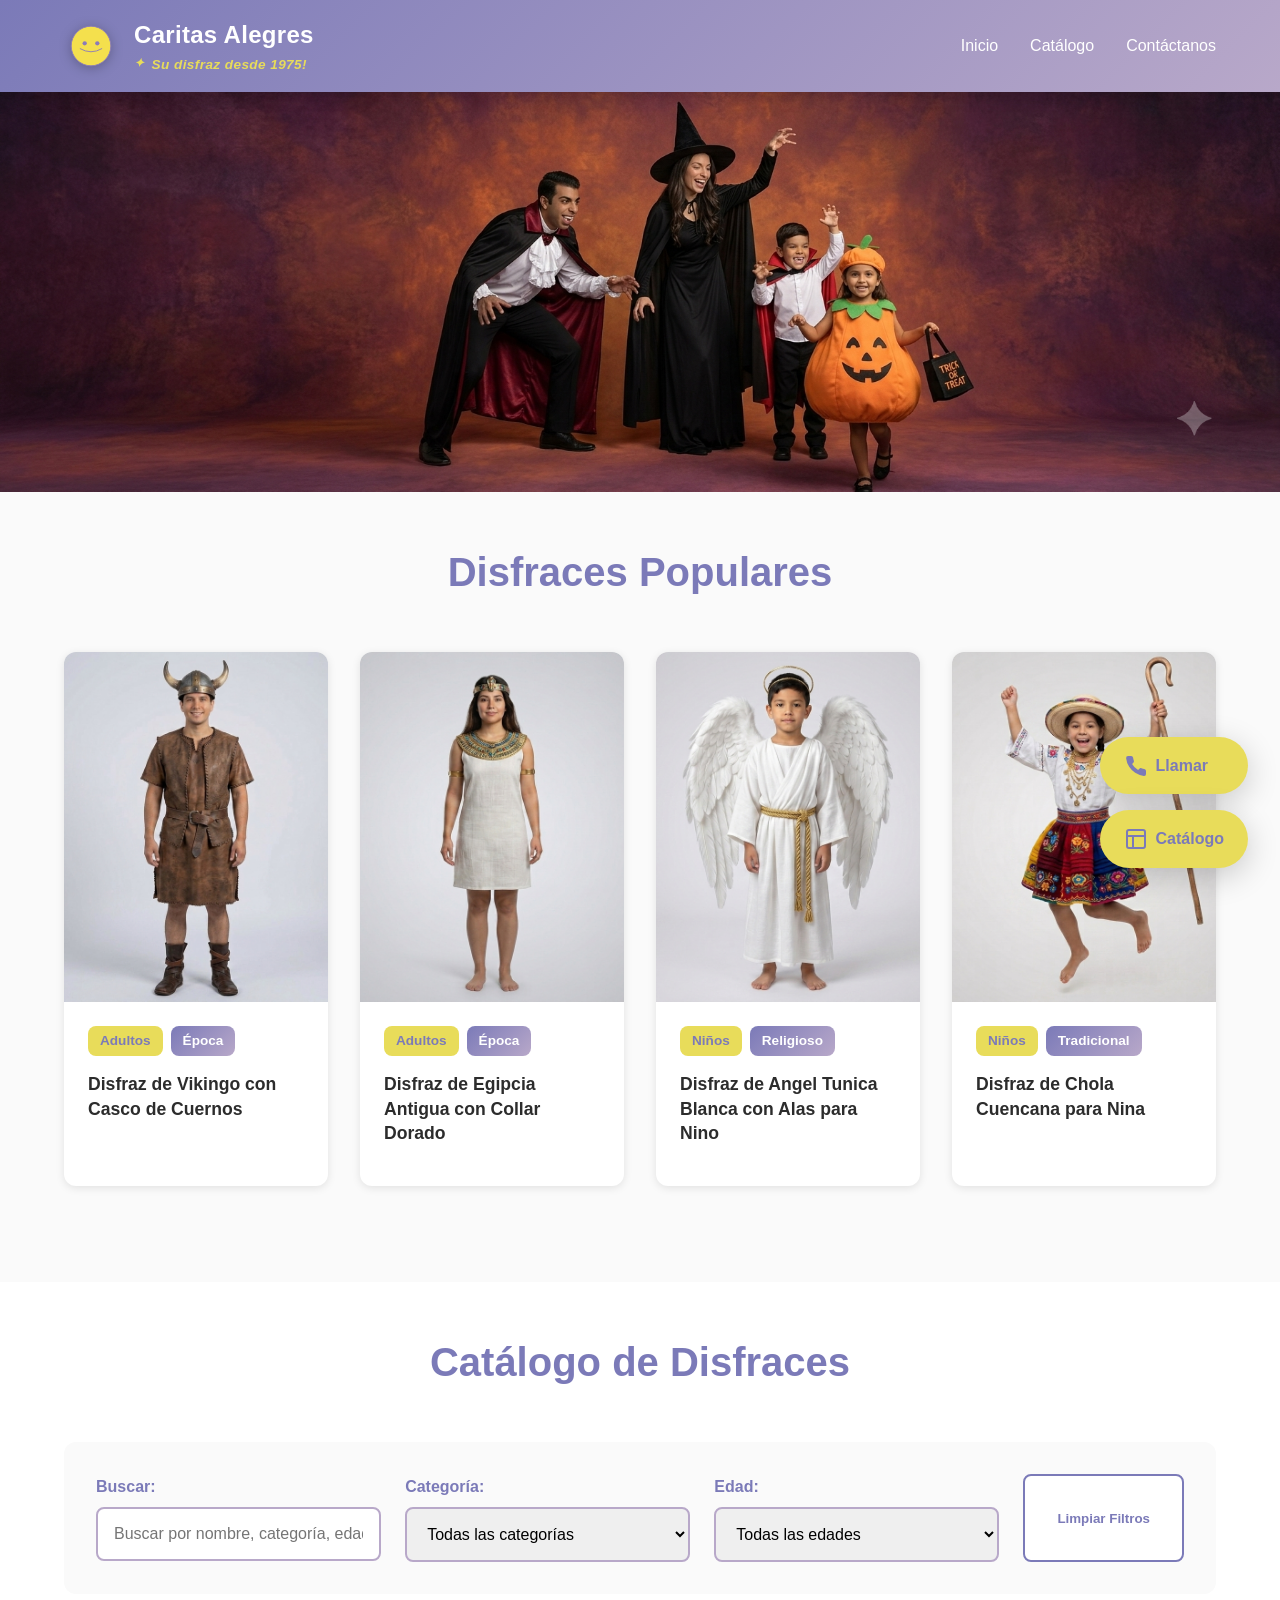
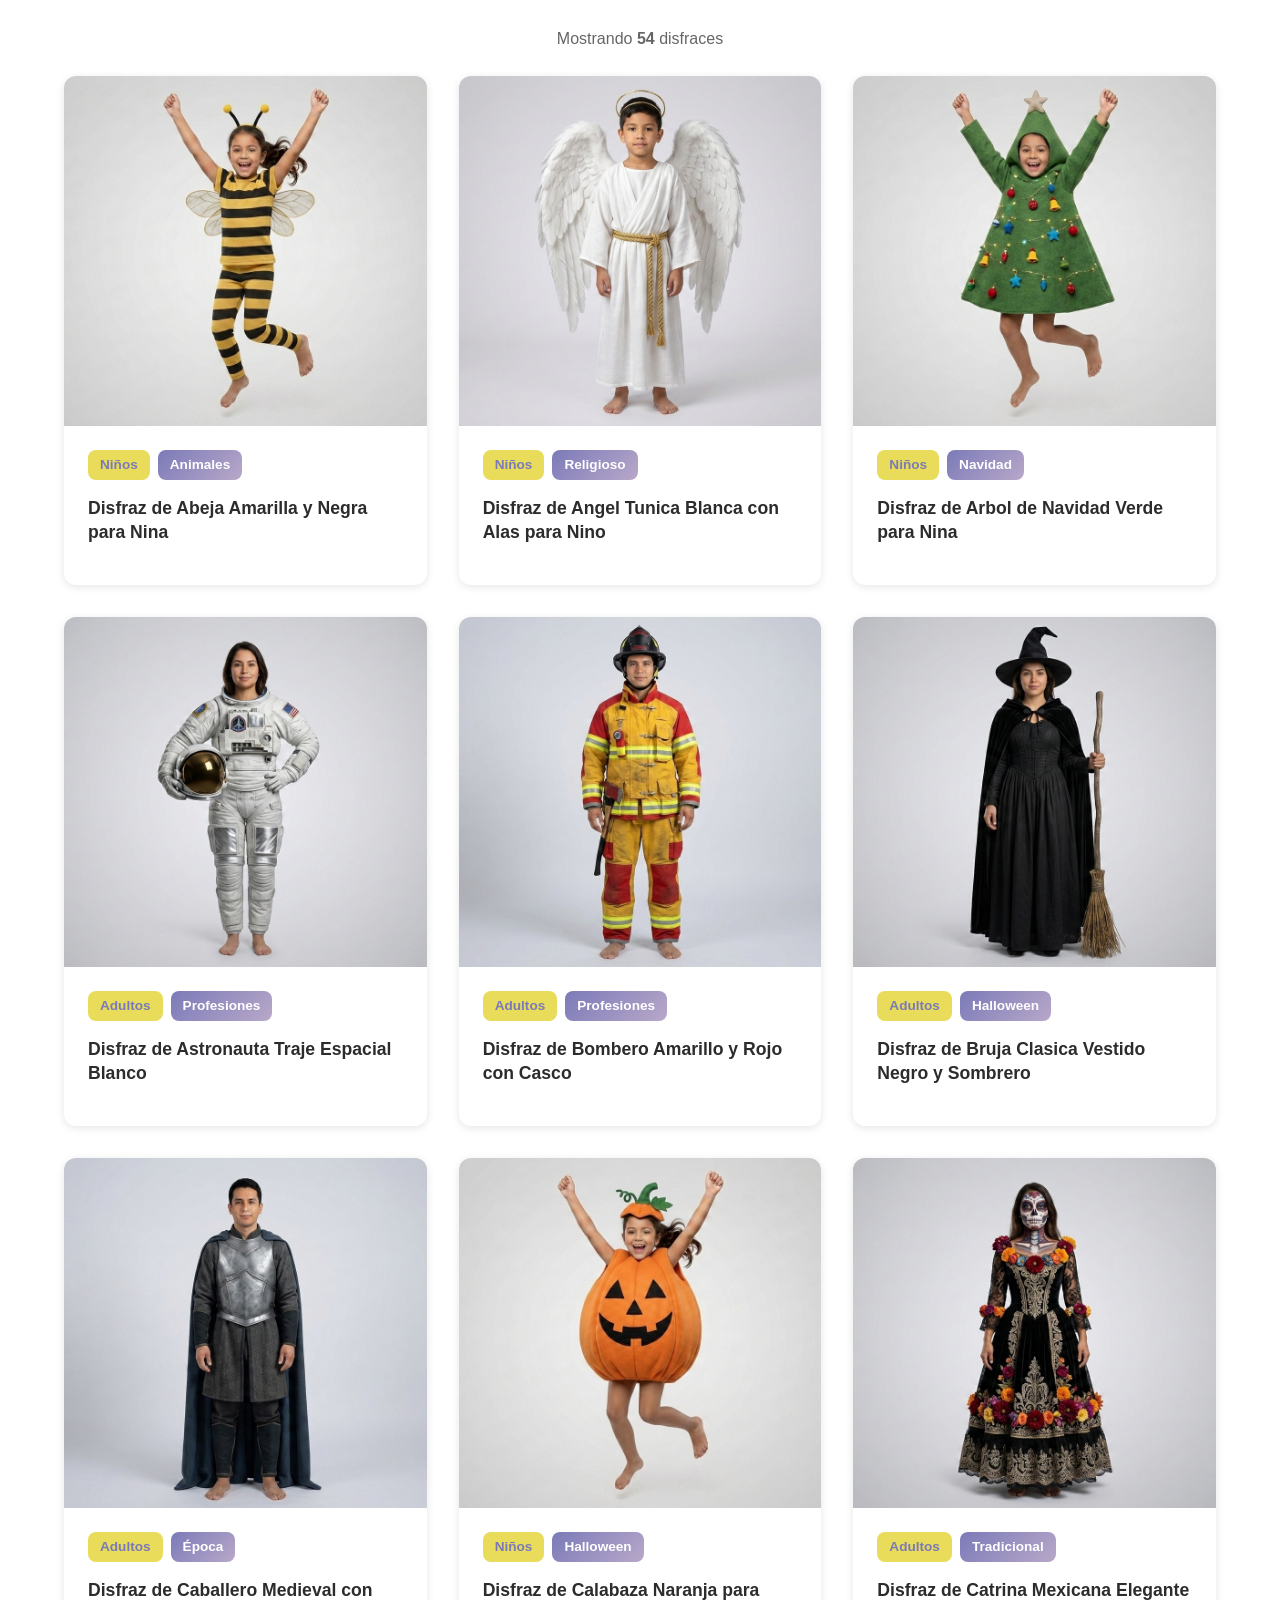
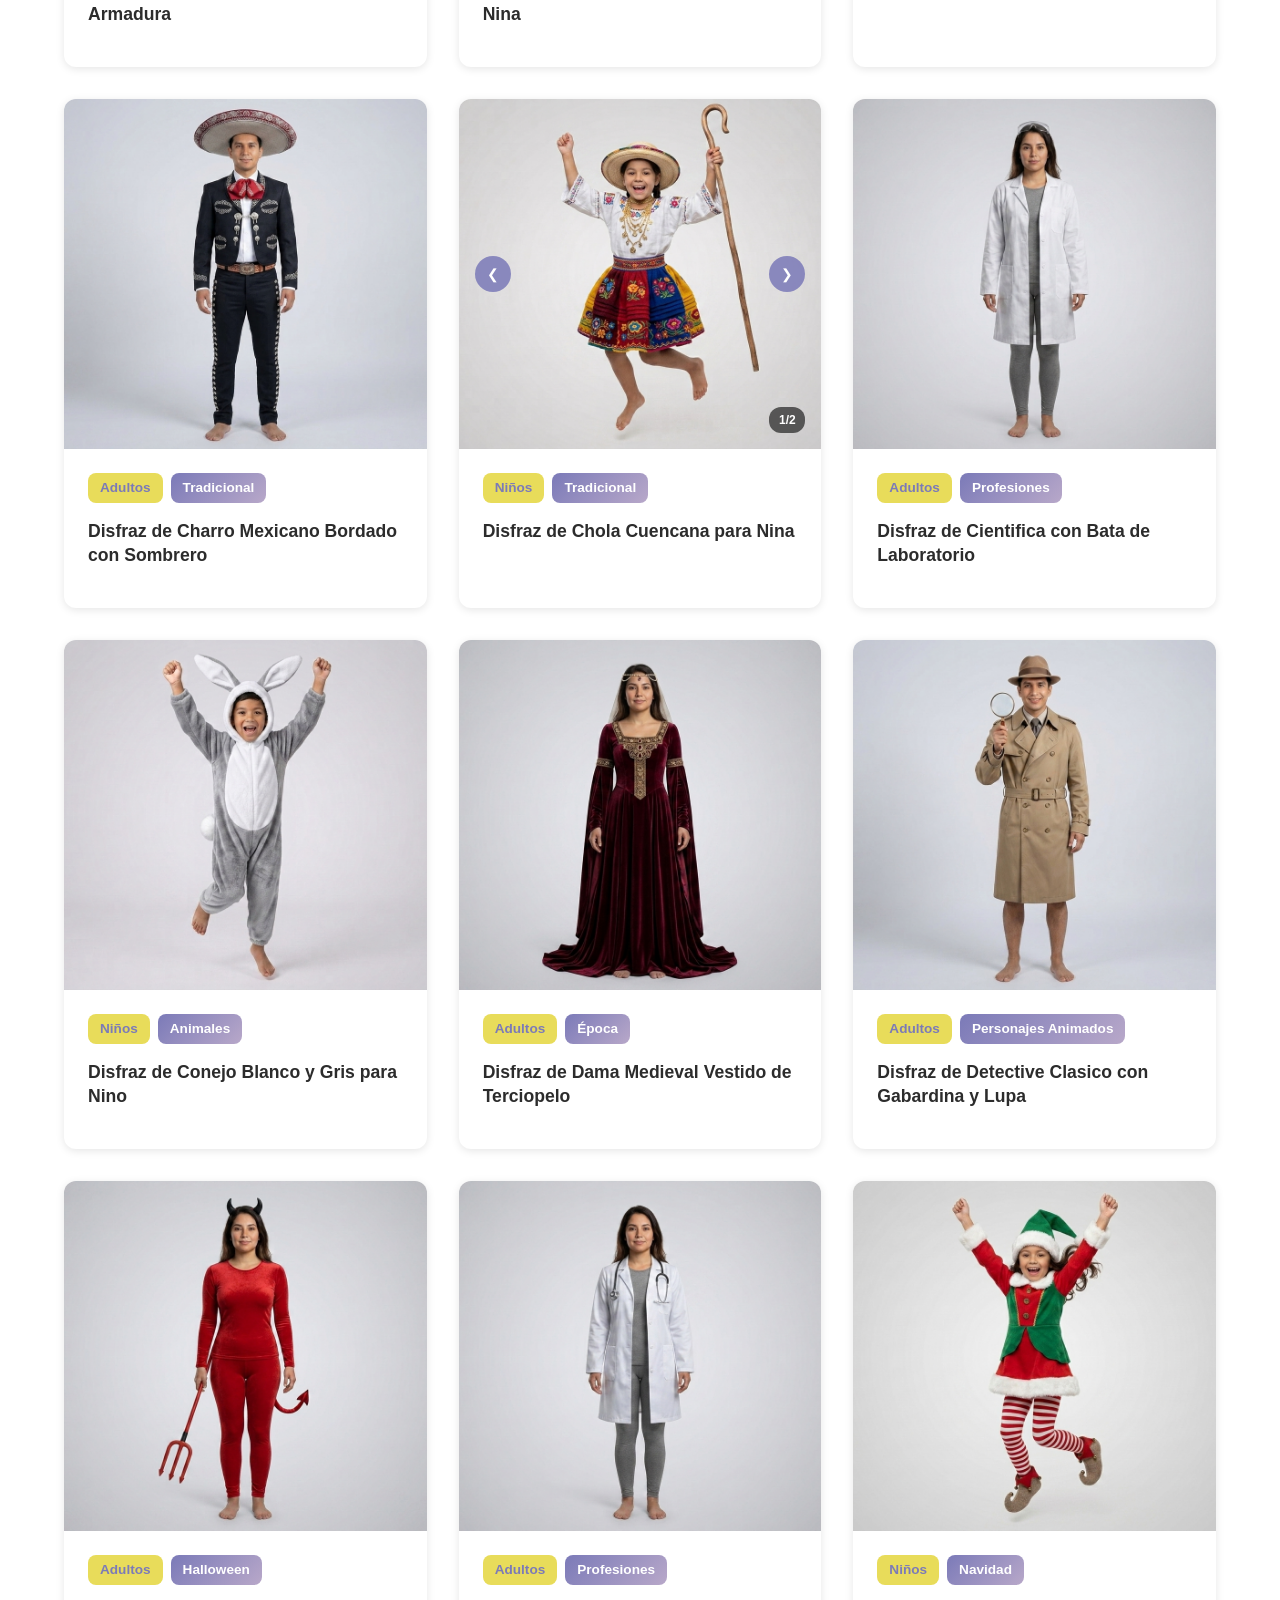
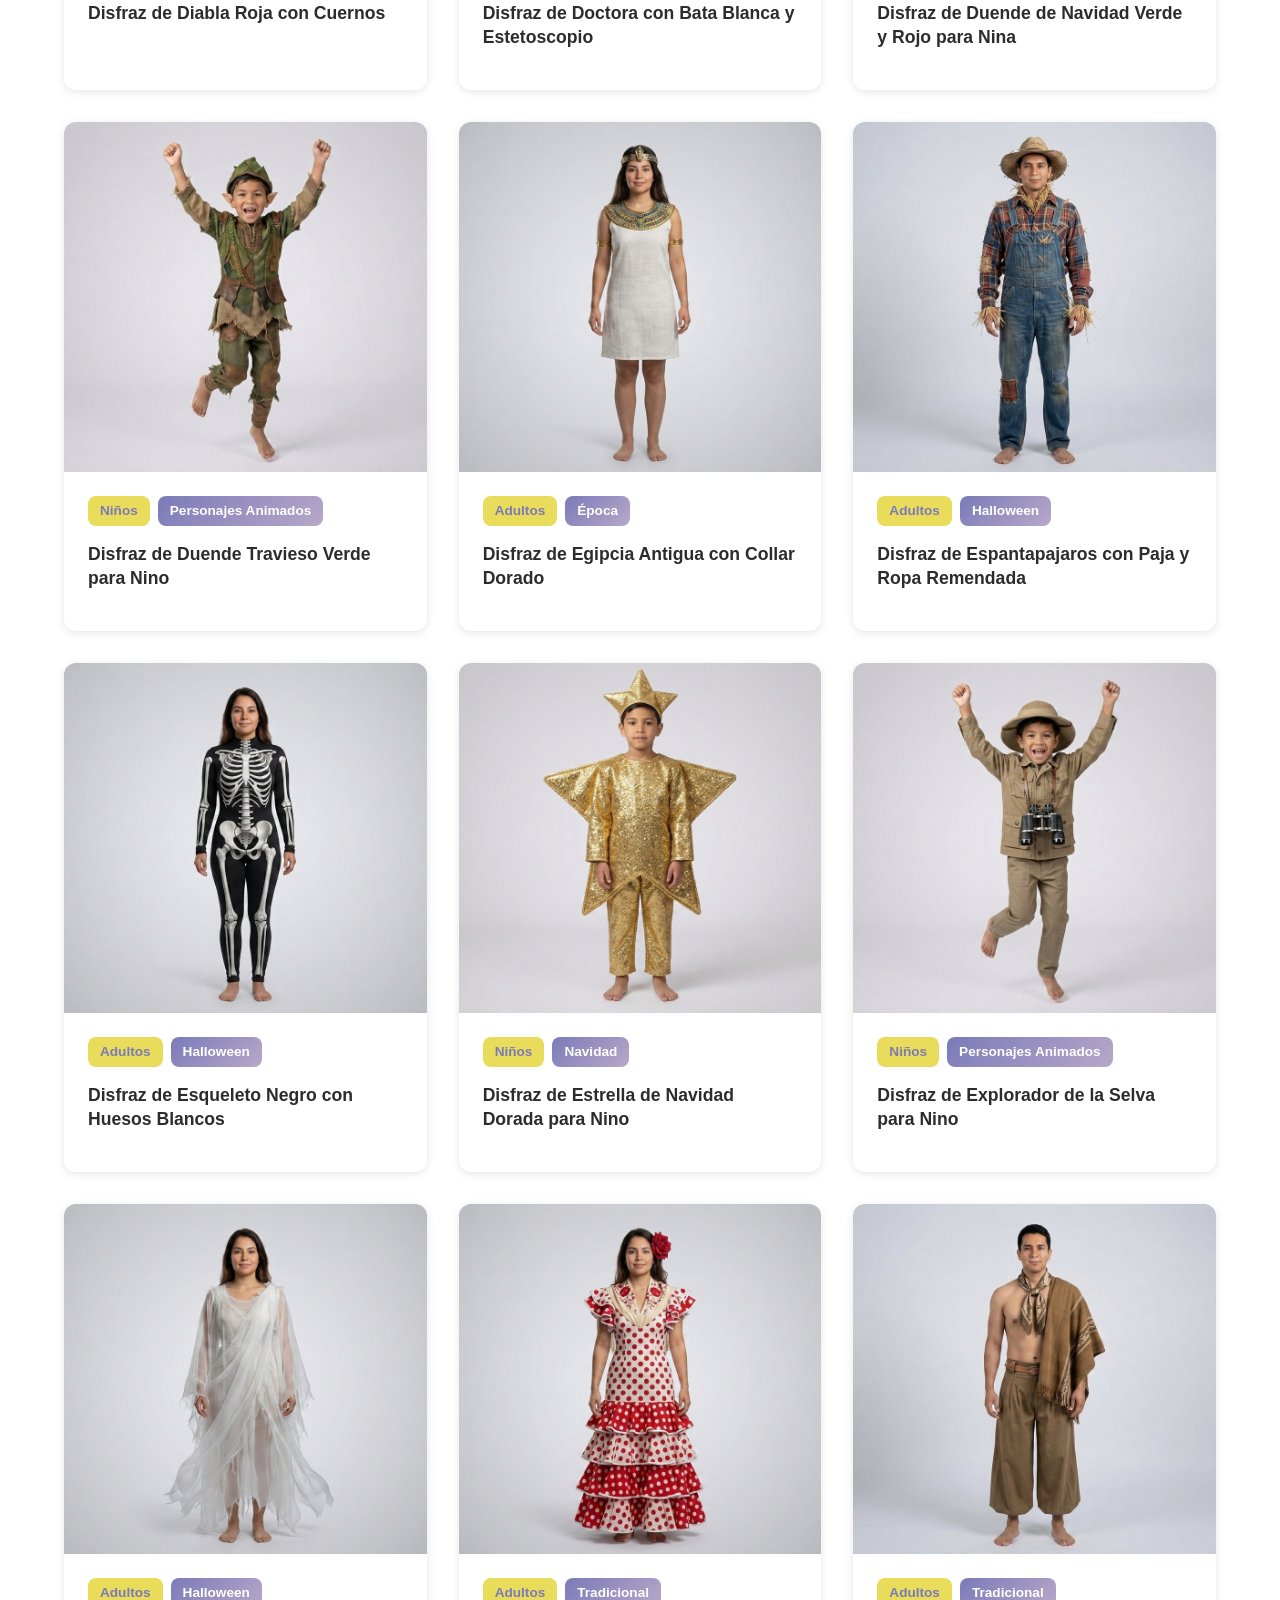
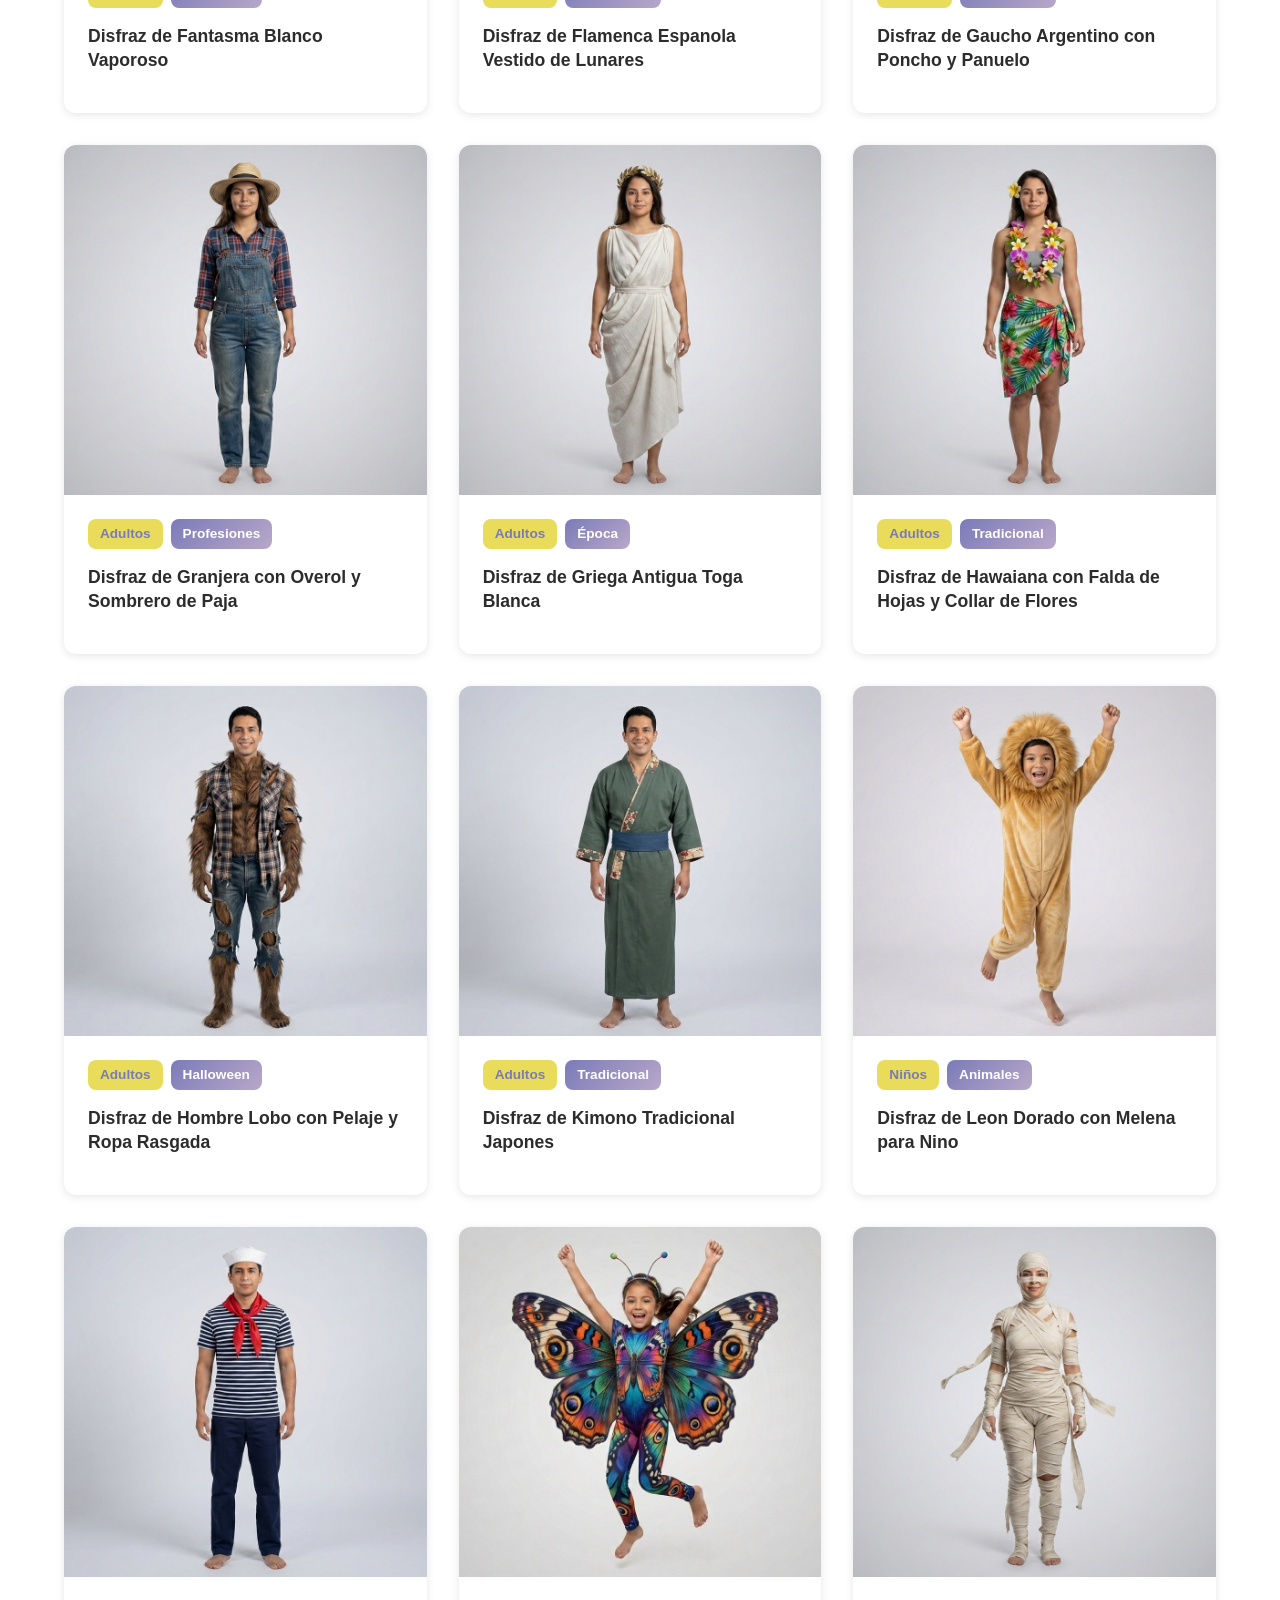
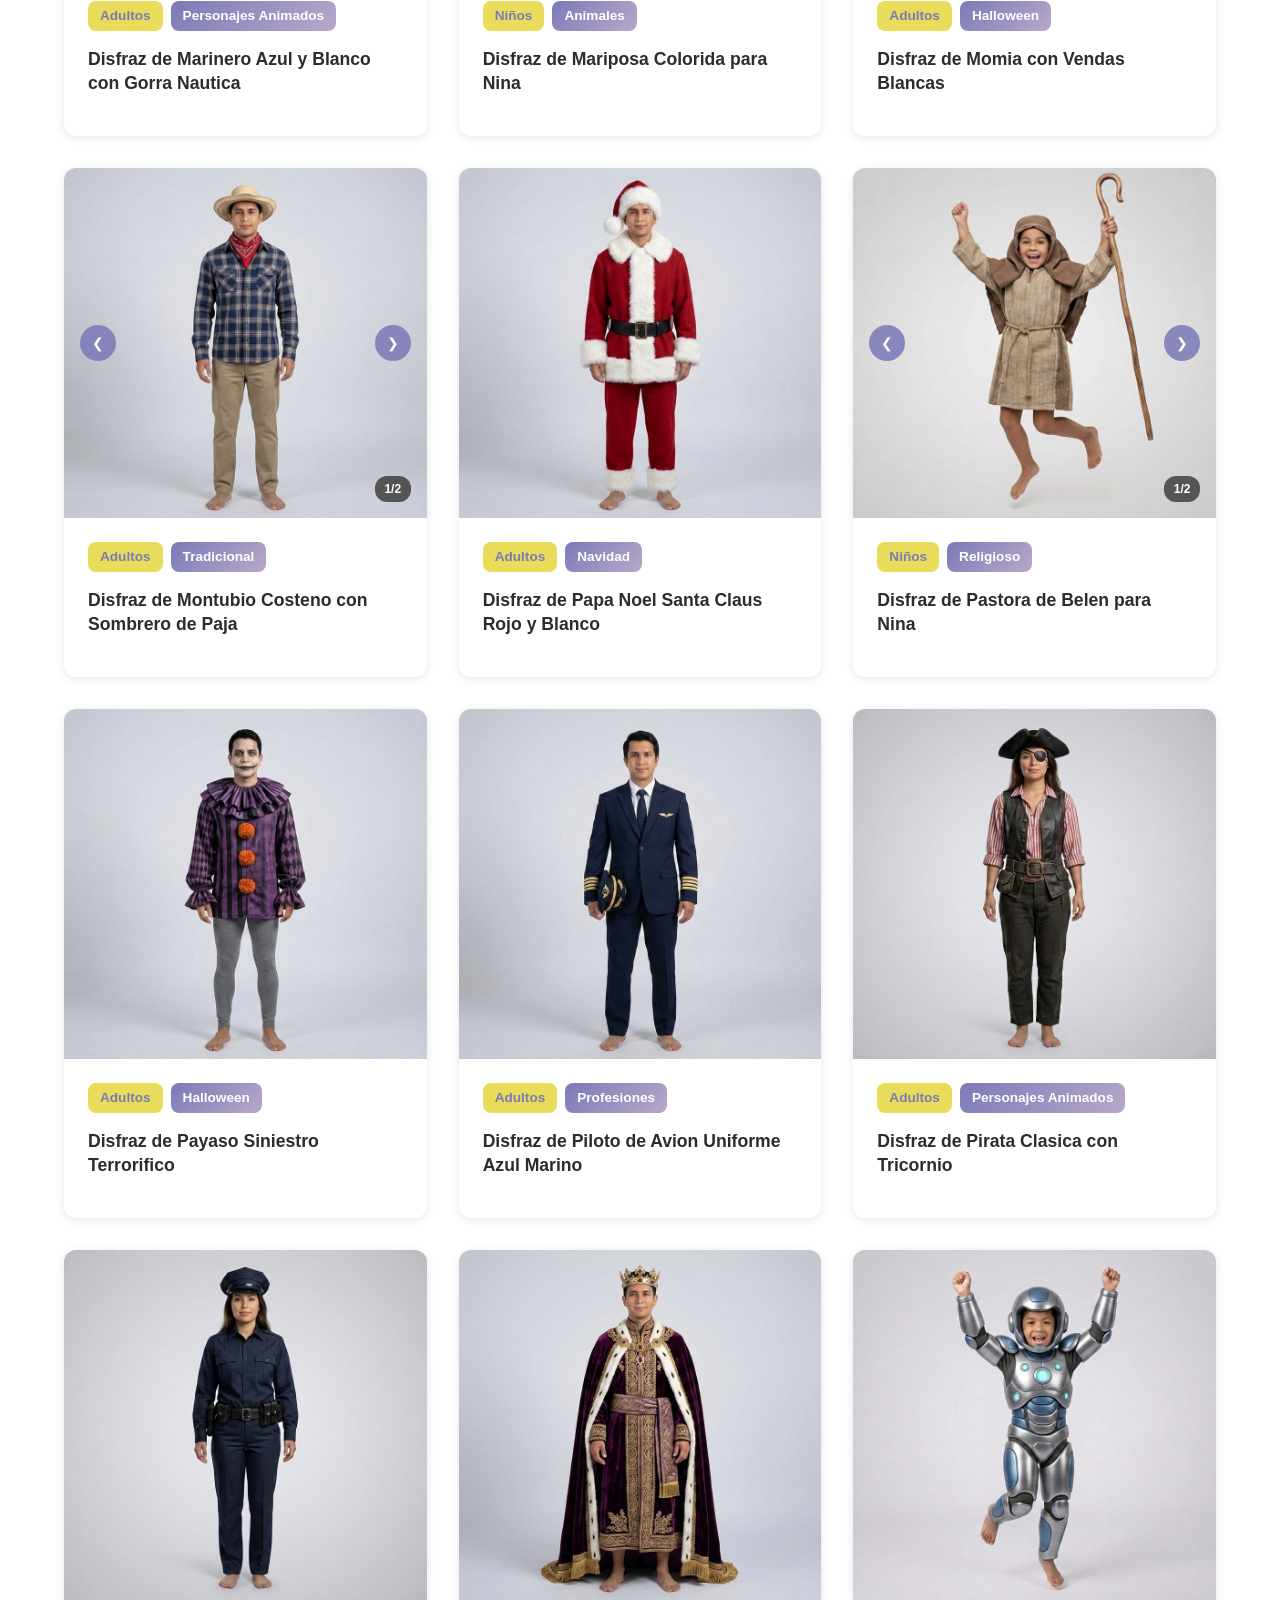
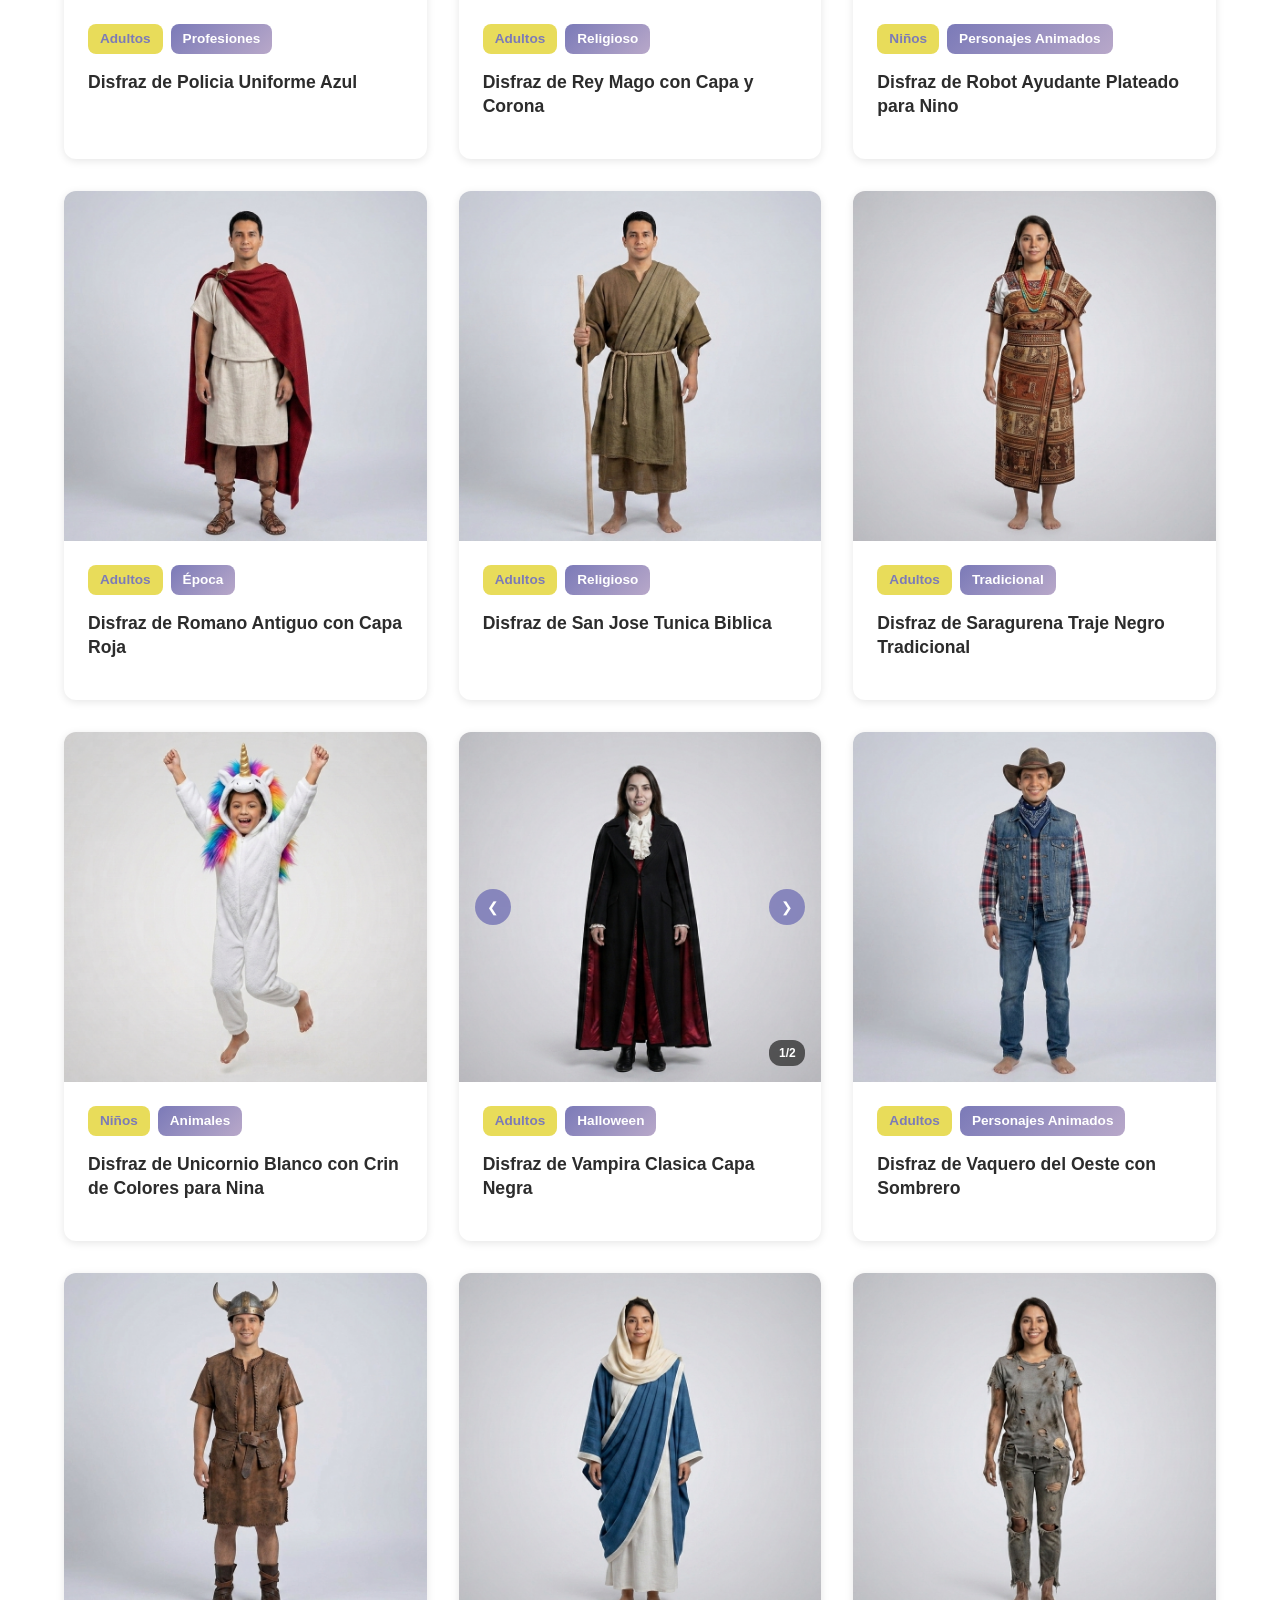
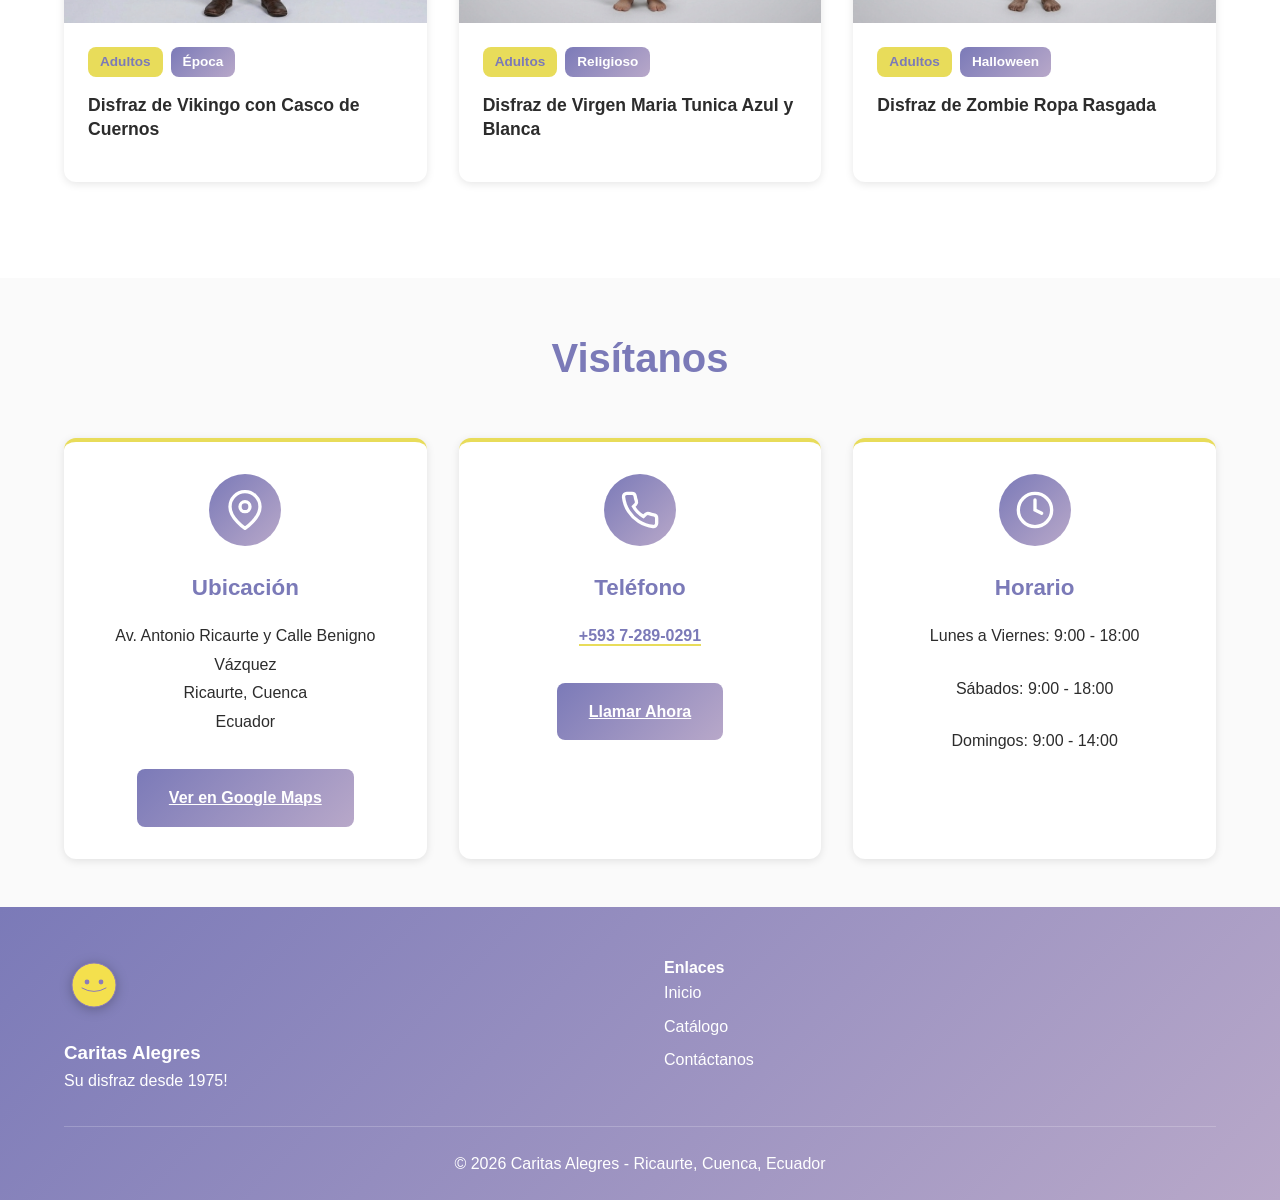
==== commit 953d3cad: "fix: Update tagline and operating hours for accuracy" ====
--- a/index.html
+++ b/index.html
@@ -20,7 +20,7 @@
                     <img src="images/logo-caritas-alegres.svg" alt="Caritas Alegres" class="logo-image" onerror="this.src='images/placeholder.svg'">
                     <div class="logo-text">
                         <h1>Caritas Alegres</h1>
-                        <p class="tagline">Su disfraz desde 1998!</p>
+                        <p class="tagline">Su disfraz desde 1975!</p>
                     </div>
                 </div>
                 
@@ -190,8 +190,8 @@
                     </div>
                     <h3>Horario</h3>
                     <p>Lunes a Viernes: 9:00 - 18:00</p>
-                    <p>Sábados: 9:00 - 14:00</p>
-                    <p>Domingos: Cerrado</p>
+                    <p>Sábados: 9:00 - 18:00</p>
+                    <p>Domingos: 9:00 - 14:00</p>
                 </div>
             </div>
         </div>
@@ -204,7 +204,7 @@
                 <div class="footer-info">
                     <img src="images/logo-caritas-alegres.svg" alt="Caritas Alegres" class="footer-logo-image" onerror="this.src='images/placeholder.svg'">
                     <h3>Caritas Alegres</h3>
-                    <p>Su disfraz desde 1998!</p>
+                    <p>Su disfraz desde 1975!</p>
                 </div>
                 <div class="footer-links">
                     <h4>Enlaces</h4>
--- a/css/responsive.css
+++ b/css/responsive.css
@@ -1,5 +1,8 @@
 /* ===================================
-   Responsive Design
+   Responsive Design - V6 (limpio)
+   Nota: el menú móvil (.nav, .menu-toggle) ya está correctamente
+   manejado dentro de styles.css - no se duplica aquí para evitar
+   conflictos de orden de carga.
    =================================== */
 
 /* Tablets (hasta 1024px) */
@@ -7,173 +10,44 @@
     .section-title {
         font-size: 2rem;
     }
-    
-    .hero-content h2 {
-        font-size: 2.5rem;
-    }
-    
+
     .costumes-grid {
         grid-template-columns: repeat(auto-fill, minmax(250px, 1fr));
         gap: var(--spacing-md);
     }
 }
 
-/* Tablets pequeñas (hasta 768px) */
+/* Tablets pequeñas / móviles grandes (hasta 768px) */
 @media (max-width: 768px) {
-    :root {
-        --spacing-xl: 2rem;
-        --spacing-xxl: 3rem;
-    }
-    
     .container {
         padding: 0 var(--spacing-sm);
     }
-    
-    /* Botones flotantes en móvil */
-    .floating-buttons {
-        bottom: var(--spacing-sm);
-        right: var(--spacing-sm);
-        gap: var(--spacing-sm);
-    }
-    
-    .floating-btn {
-        padding: var(--spacing-sm) var(--spacing-md);
-        font-size: 0.875rem;
-    }
-    
-    .floating-btn span {
-        display: none;
-    }
-    
-    .floating-btn svg {
-        width: 20px;
-        height: 20px;
-    }
-    
-    /* Galería promocional */
-    .gallery-title {
-        font-size: 2rem;
-    }
-    
-    .promo-grid {
-        grid-template-columns: 1fr;
-    }
-    
-    .promo-image {
-        height: 300px;
-    }
-    
-    /* Location */
-    .location-content {
-        grid-template-columns: 1fr;
-    }
-    
-    /* Header */
-    .nav {
-        position: fixed;
-        top: 0;
-        right: -100%;
-        width: 280px;
-        height: 100vh;
-        background-color: var(--background-white);
-        box-shadow: -2px 0 10px rgba(0, 0, 0, 0.1);
-        transition: right var(--transition-normal);
-        z-index: 999;
-    }
-    
-    .nav.active {
-        right: 0;
-    }
-    
-    .nav-list {
-        flex-direction: column;
-        padding: var(--spacing-xxl) var(--spacing-lg);
-        gap: var(--spacing-md);
-    }
-    
-    .nav-list a {
-        font-size: 1.125rem;
-        padding: var(--spacing-sm) 0;
-    }
-    
-    .menu-toggle {
-        display: flex;
-        z-index: 1001;
-    }
-    
-    .menu-toggle.active span:nth-child(1) {
-        transform: rotate(45deg) translate(5px, 5px);
-    }
-    
-    .menu-toggle.active span:nth-child(2) {
-        opacity: 0;
-    }
-    
-    .menu-toggle.active span:nth-child(3) {
-        transform: rotate(-45deg) translate(7px, -6px);
-    }
-    
-    /* Hero */
-    .hero {
-        padding: var(--spacing-xl) 0;
-    }
-    
-    .hero-content h2 {
-        font-size: 2rem;
-    }
-    
-    .hero-content p {
-        font-size: 1.125rem;
-    }
-    
-    /* Services */
-    .services-grid {
-        grid-template-columns: 1fr;
-    }
-    
-    /* Filters */
+
+    /* Filtros: apilados en columna, más fáciles de usar con el pulgar */
     .filters {
         flex-direction: column;
         align-items: stretch;
     }
-    
+
     .filter-group {
         min-width: 100%;
     }
-    
+
     #clear-filters {
         width: 100%;
     }
-    
-    /* Costumes Grid */
+
+    /* Catálogo: tarjetas un poco más angostas para 2 por fila en la mayoría de celulares */
     .costumes-grid {
-        grid-template-columns: repeat(auto-fill, minmax(220px, 1fr));
+        grid-template-columns: repeat(auto-fill, minmax(160px, 1fr));
         gap: var(--spacing-sm);
     }
-    
-    .costume-card {
-        font-size: 0.9rem;
+
+    .costume-name {
+        font-size: 1rem;
     }
-    
-    .costume-name {
-        font-size: 1.125rem;
-    }
-    
-    .costume-prices {
-        grid-template-columns: 1fr;
-    }
-    
-    .price-item:first-child {
-        padding-bottom: var(--spacing-xs);
-        border-bottom: 1px solid var(--border-color);
-    }
-    
-    /* Contact */
-    .contact-content {
-        grid-template-columns: 1fr;
-    }
-    
-    /* Footer */
+
+    /* Footer apilado y centrado */
     .footer-content {
         grid-template-columns: 1fr;
         text-align: center;
@@ -185,43 +59,42 @@
     html {
         font-size: 14px;
     }
-    
+
     .section-title {
         font-size: 1.75rem;
     }
-    
-    .hero-content h2 {
-        font-size: 1.75rem;
-    }
-    
-    .hero-content p {
-        font-size: 1rem;
-    }
-    
+
     .btn {
         padding: 0.75rem 1.5rem;
         font-size: 0.9rem;
     }
-    
-    .logo h1 {
-        font-size: 1.5rem;
-    }
-    
-    .service-card {
-        padding: var(--spacing-lg);
-    }
-    
-    .service-card h3 {
+
+    .logo-text h1 {
         font-size: 1.25rem;
     }
-    
+
     .costumes-grid {
-        grid-template-columns: 1fr;
+        grid-template-columns: repeat(2, 1fr);
     }
-    
+
+    .costume-image {
+        height: 240px;
+    }
+
+    .popular-grid {
+        grid-template-columns: repeat(2, 1fr) !important;
+        gap: var(--spacing-sm) !important;
+    }
+
     .filter-group input,
     .filter-group select {
-        font-size: 0.875rem;
+        font-size: 16px; /* fijo en px: evita el zoom automático de Safari en iPhone */
+    }
+
+    .variant-arrow {
+        width: 30px;
+        height: 30px;
+        font-size: 0.75rem;
     }
 }
 
@@ -230,26 +103,18 @@
     .container {
         padding: 0 0.75rem;
     }
-    
-    .hero-content h2 {
-        font-size: 1.5rem;
-    }
-    
+
     .costume-info {
         padding: var(--spacing-sm);
     }
+
+    .costumes-grid {
+        grid-template-columns: 1fr;
+    }
 }
 
-/* Landscape móviles */
+/* Landscape en móviles */
 @media (max-height: 500px) and (orientation: landscape) {
-    .hero {
-        padding: var(--spacing-lg) 0;
-    }
-    
-    .hero-content h2 {
-        font-size: 1.75rem;
-    }
-    
     .nav {
         overflow-y: auto;
     }
@@ -262,7 +127,7 @@
         animation-iteration-count: 1 !important;
         transition-duration: 0.01ms !important;
     }
-    
+
     html {
         scroll-behavior: auto;
     }
@@ -274,17 +139,18 @@
     .menu-toggle,
     .filters,
     .btn,
-    .footer {
+    .footer,
+    .floating-buttons {
         display: none;
     }
-    
+
     .costume-card {
         break-inside: avoid;
         page-break-inside: avoid;
     }
-    
+
     body {
         background: white;
         color: black;
     }
-}
+}
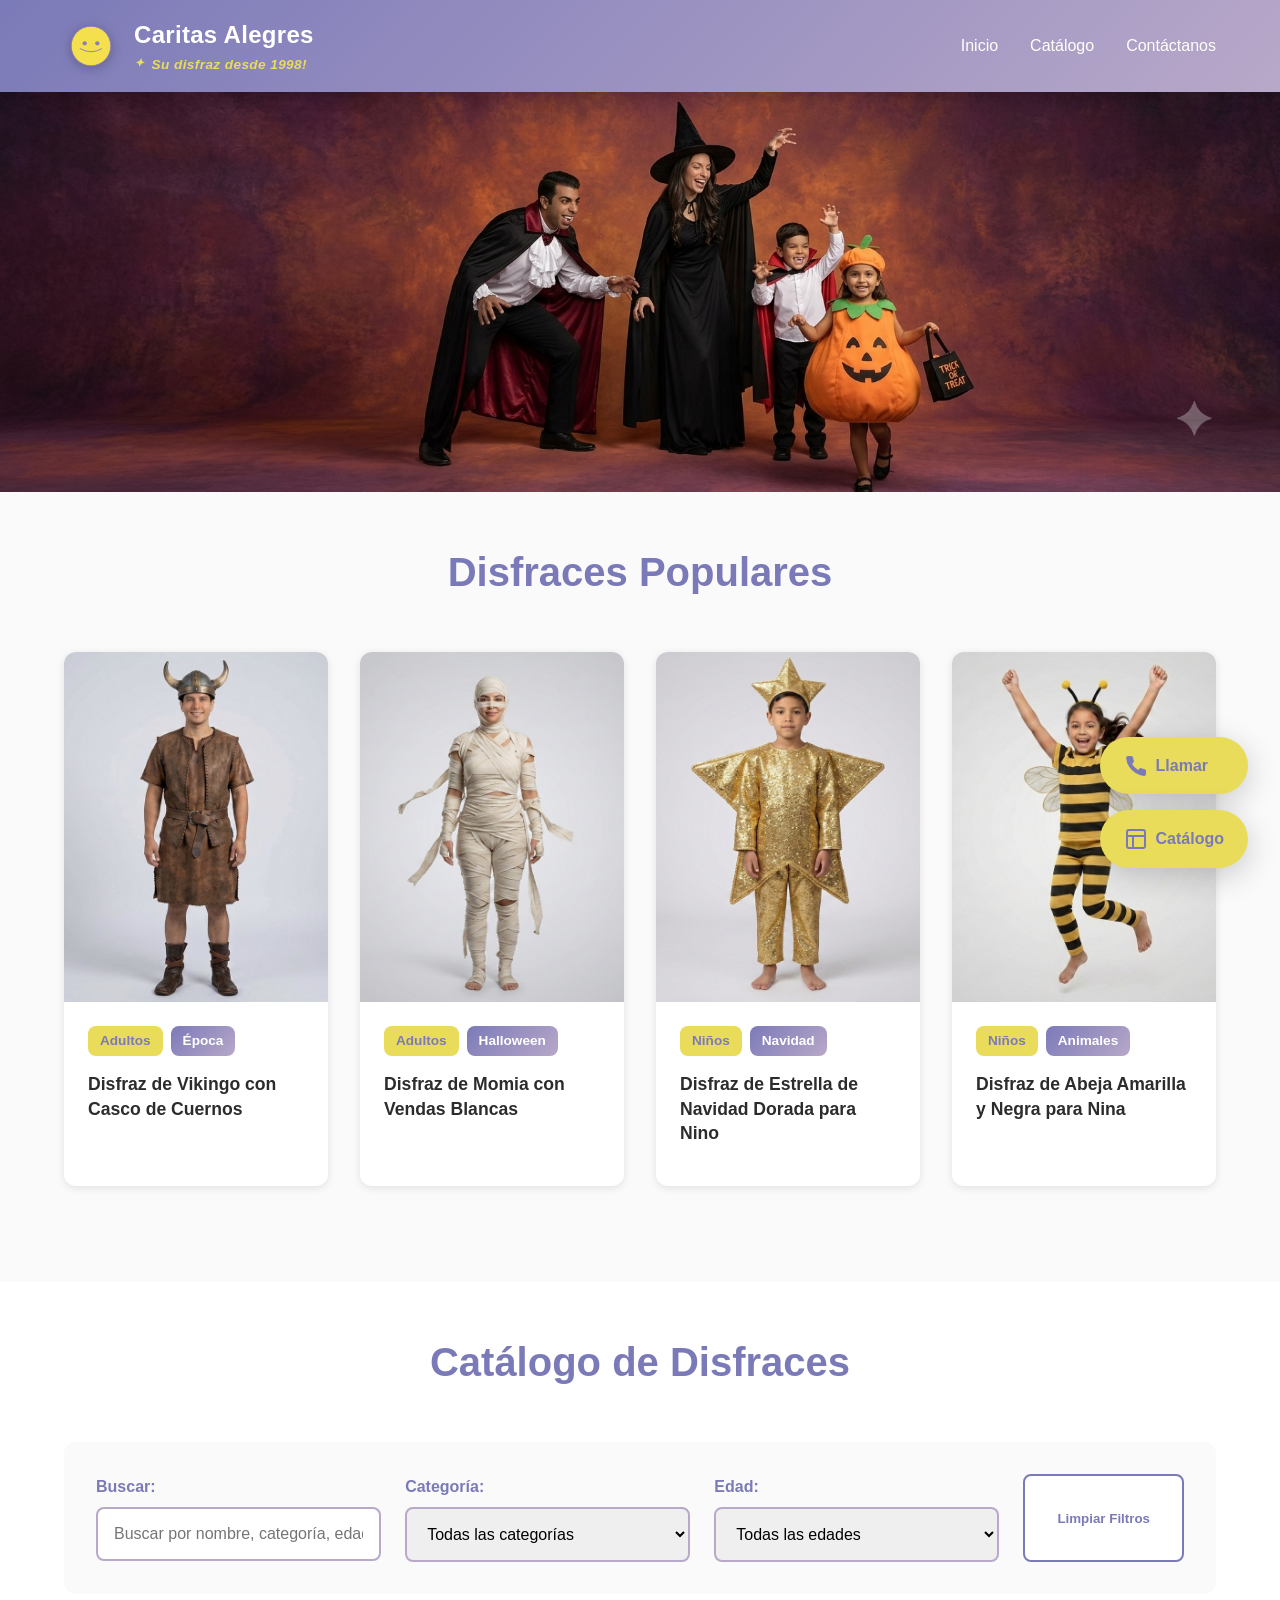
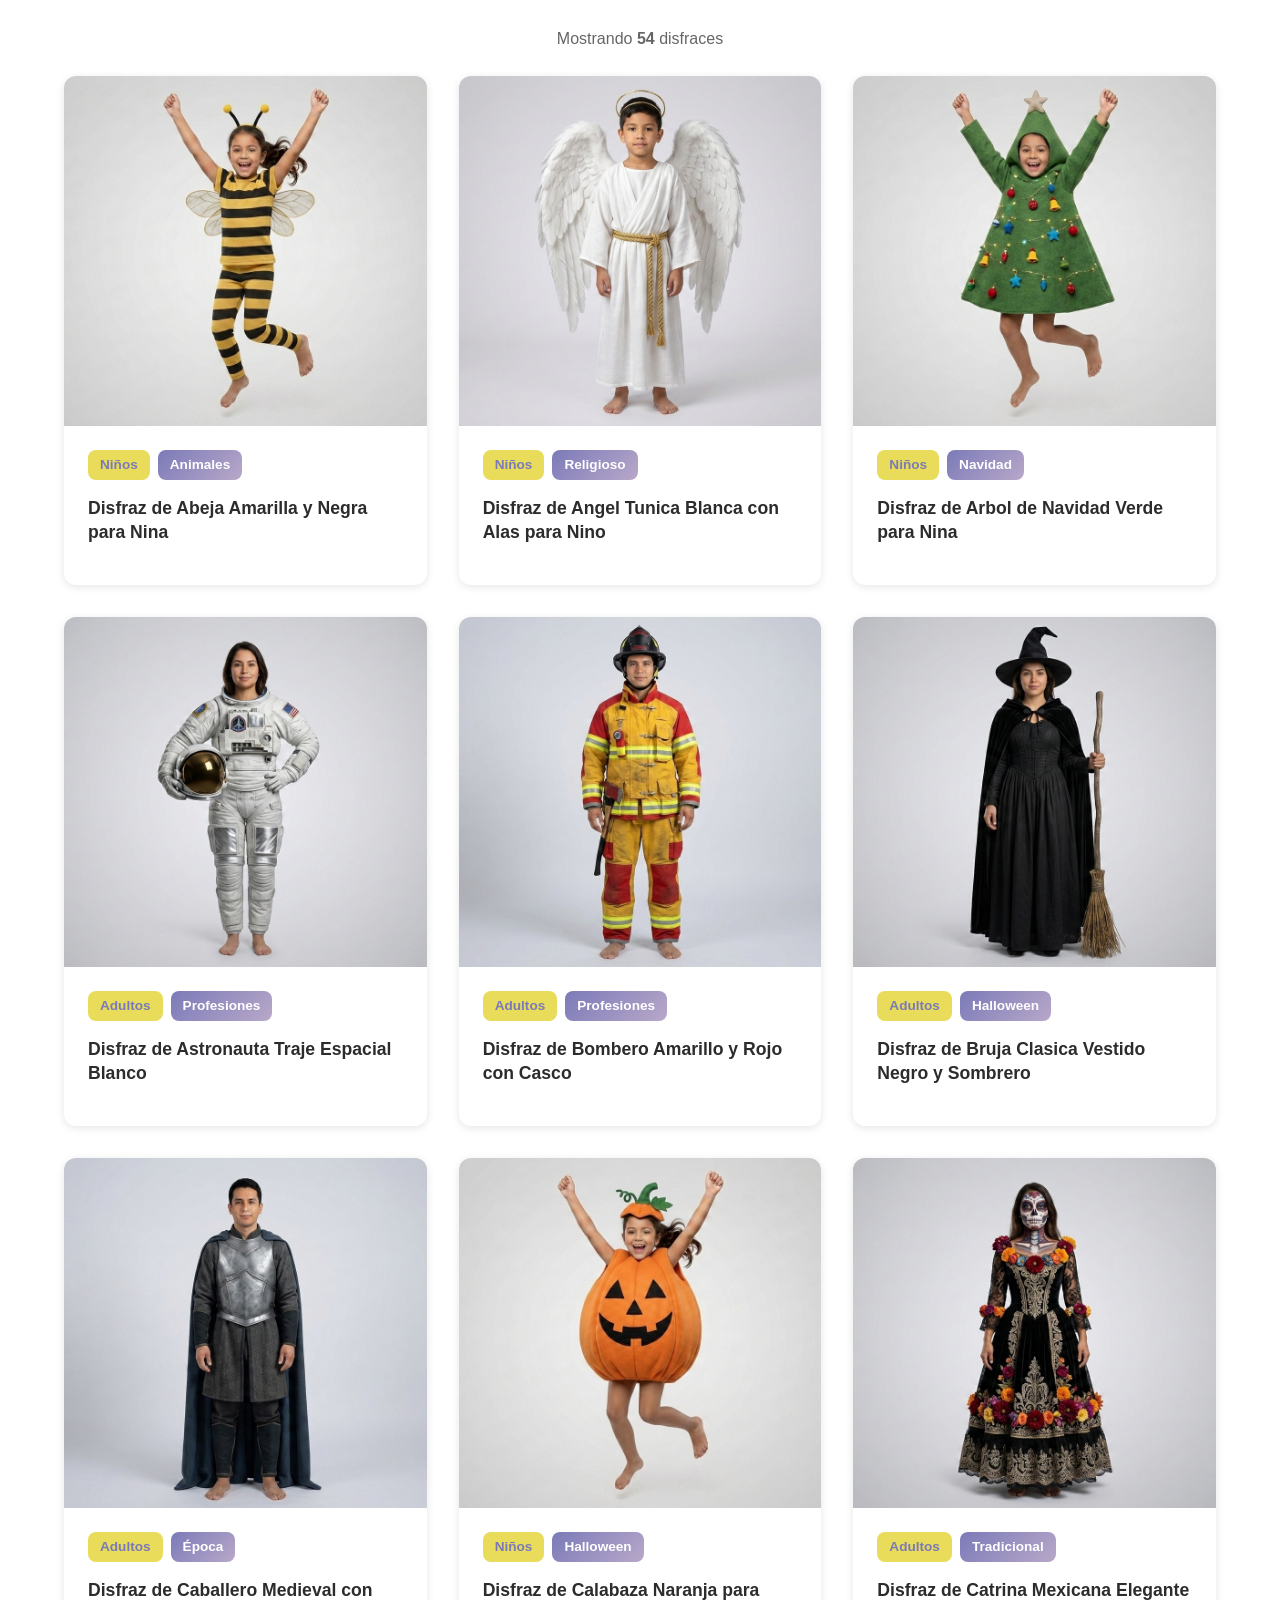
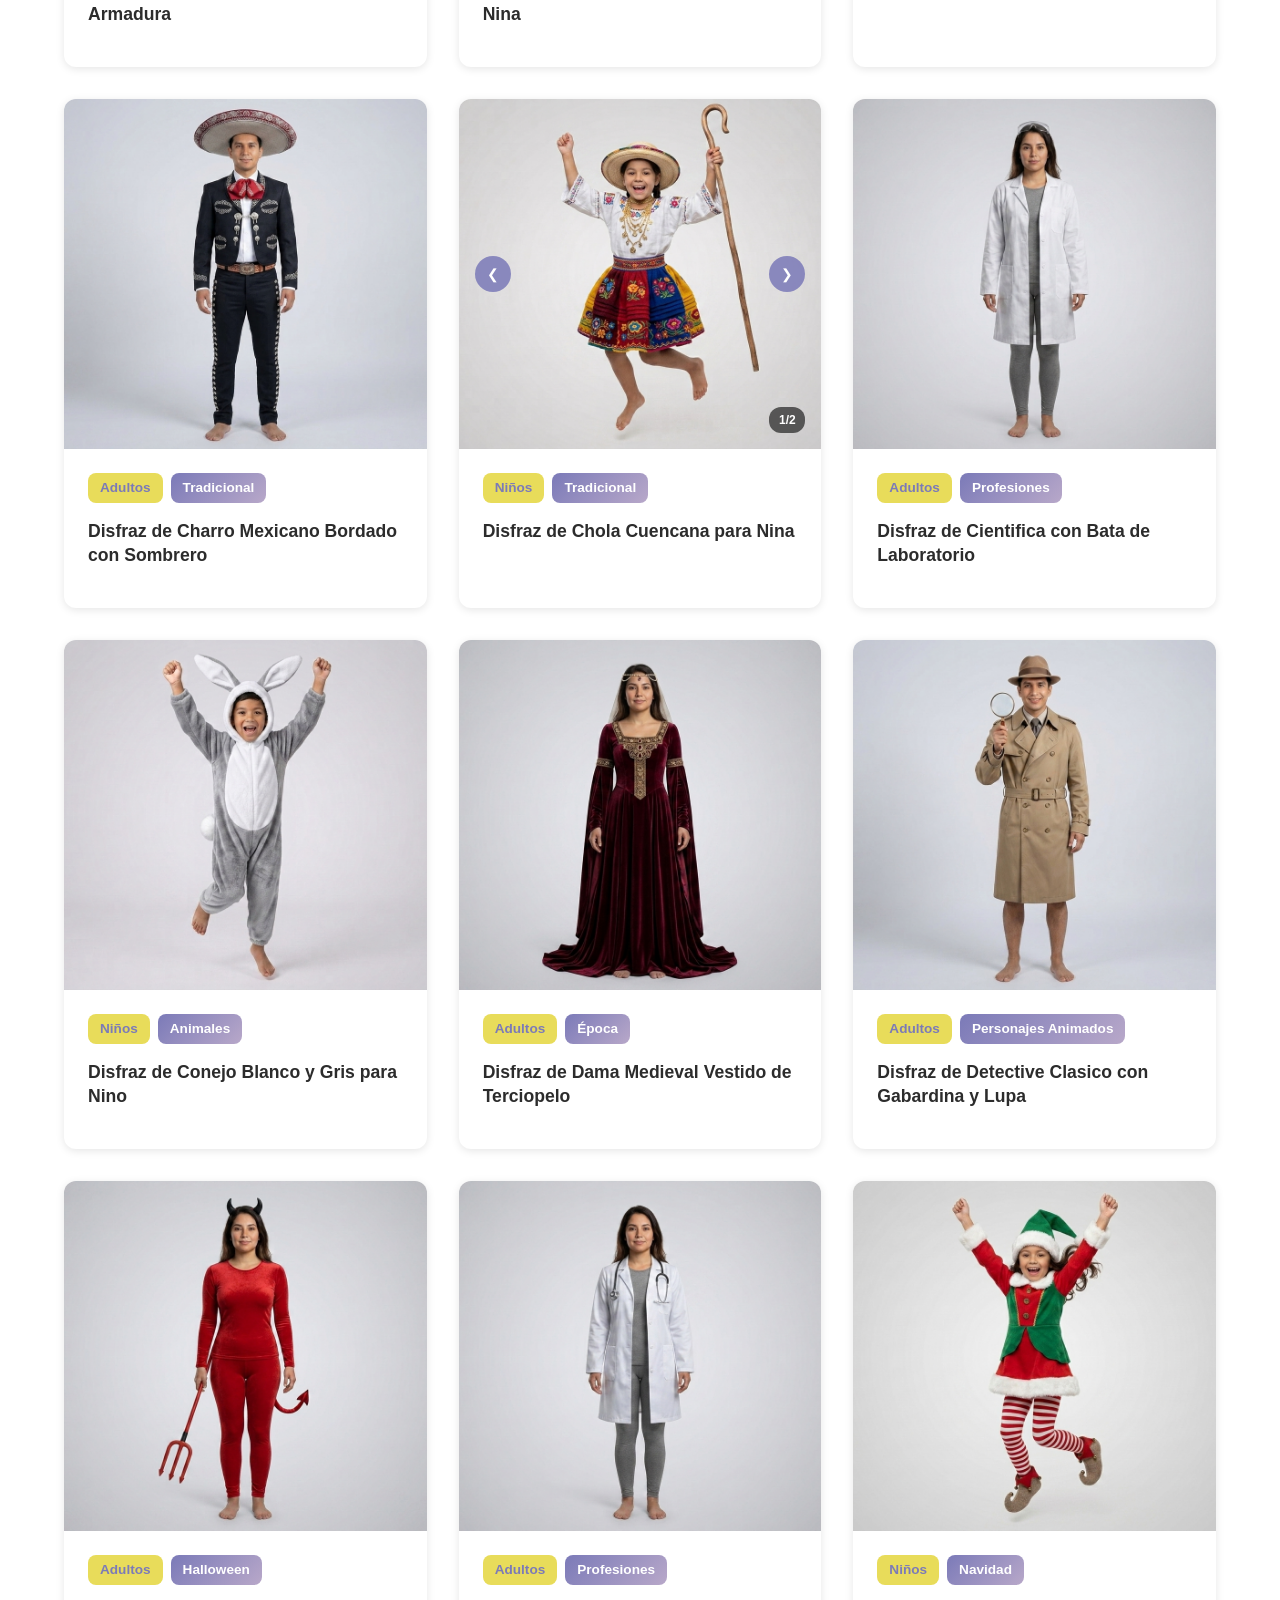
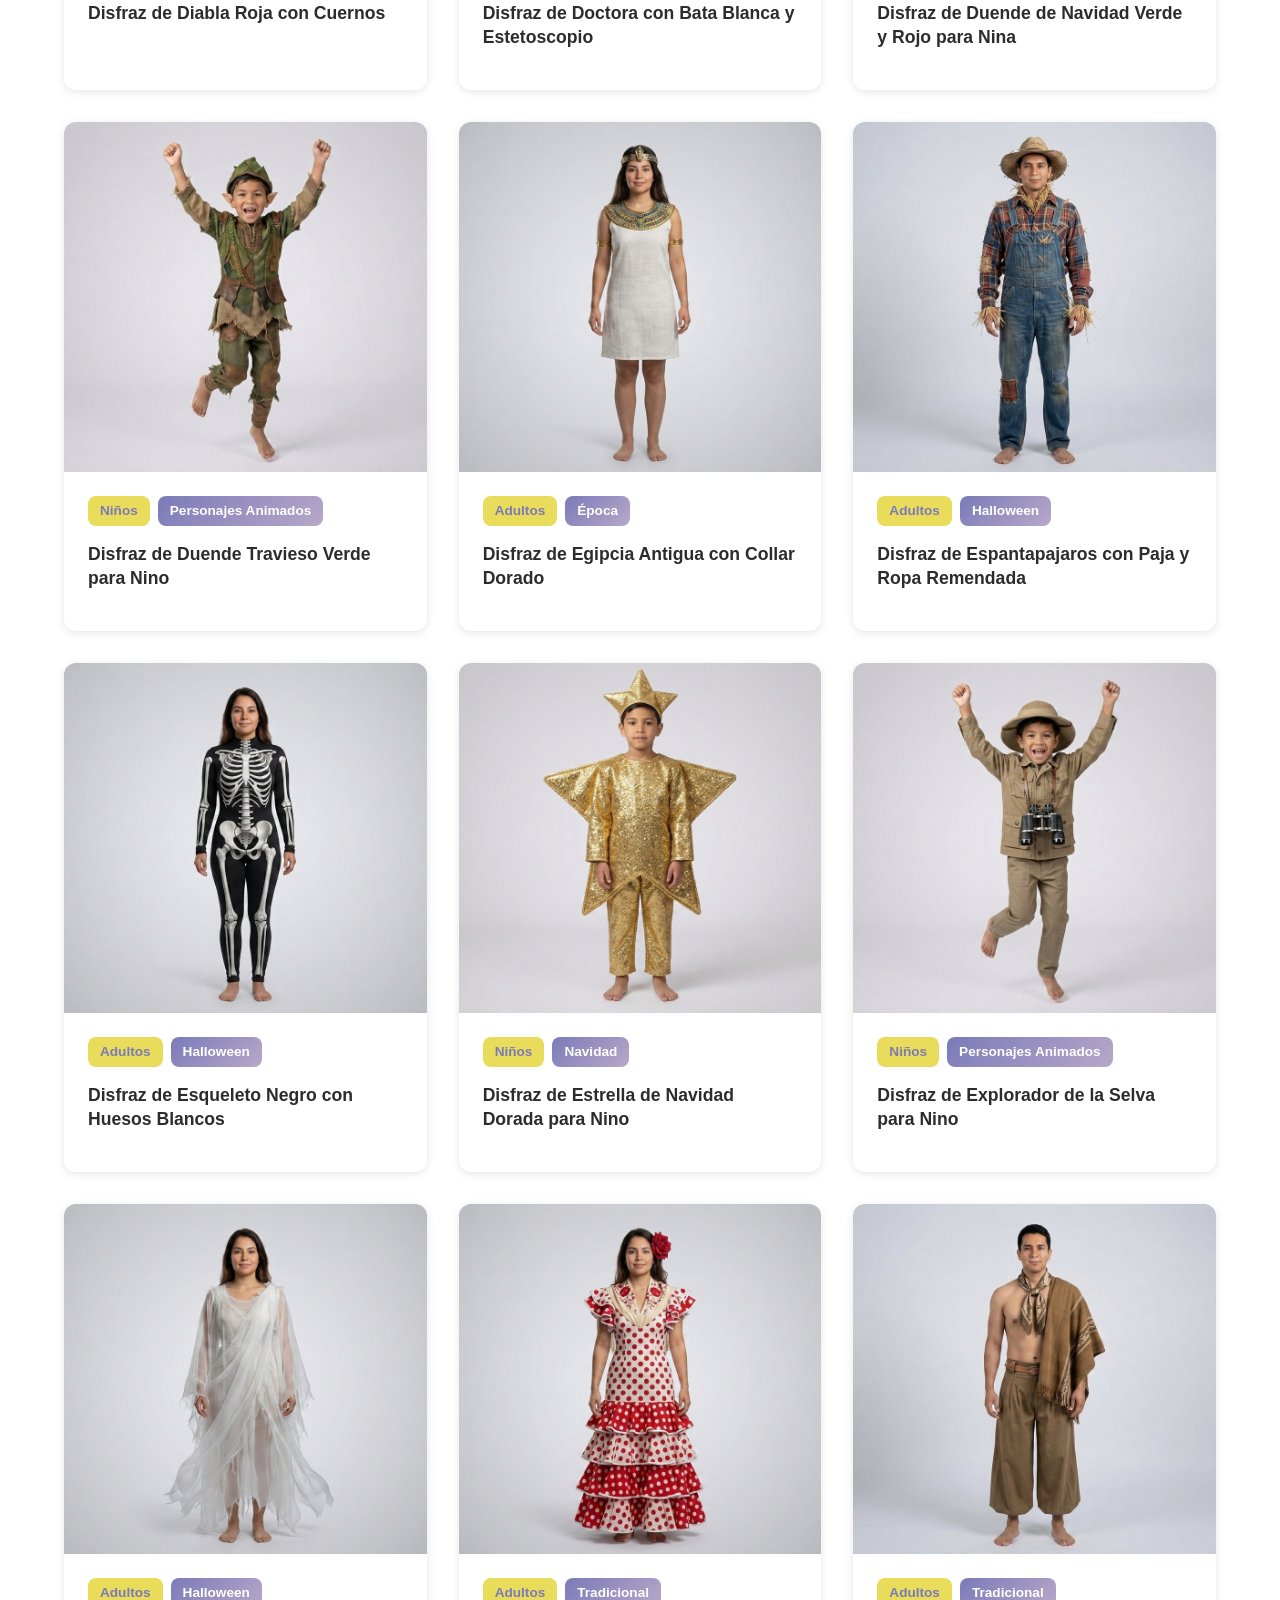
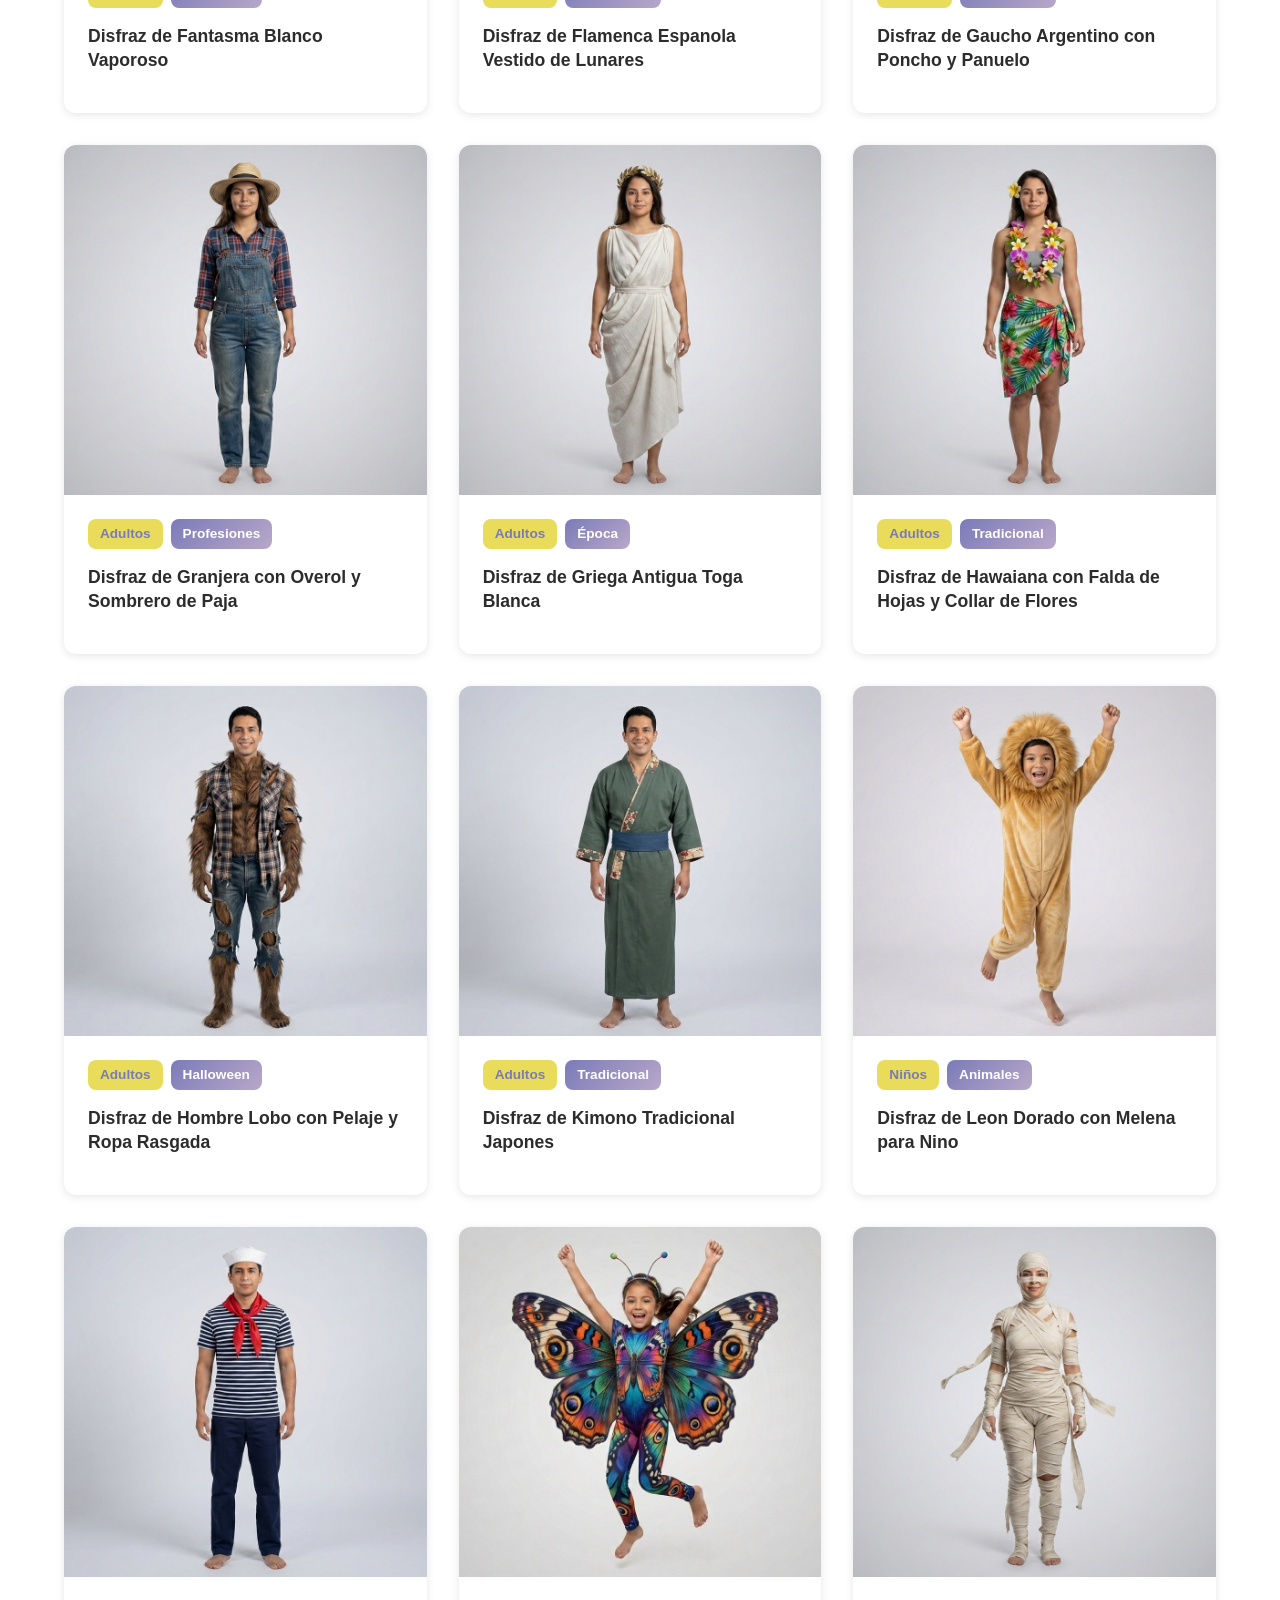
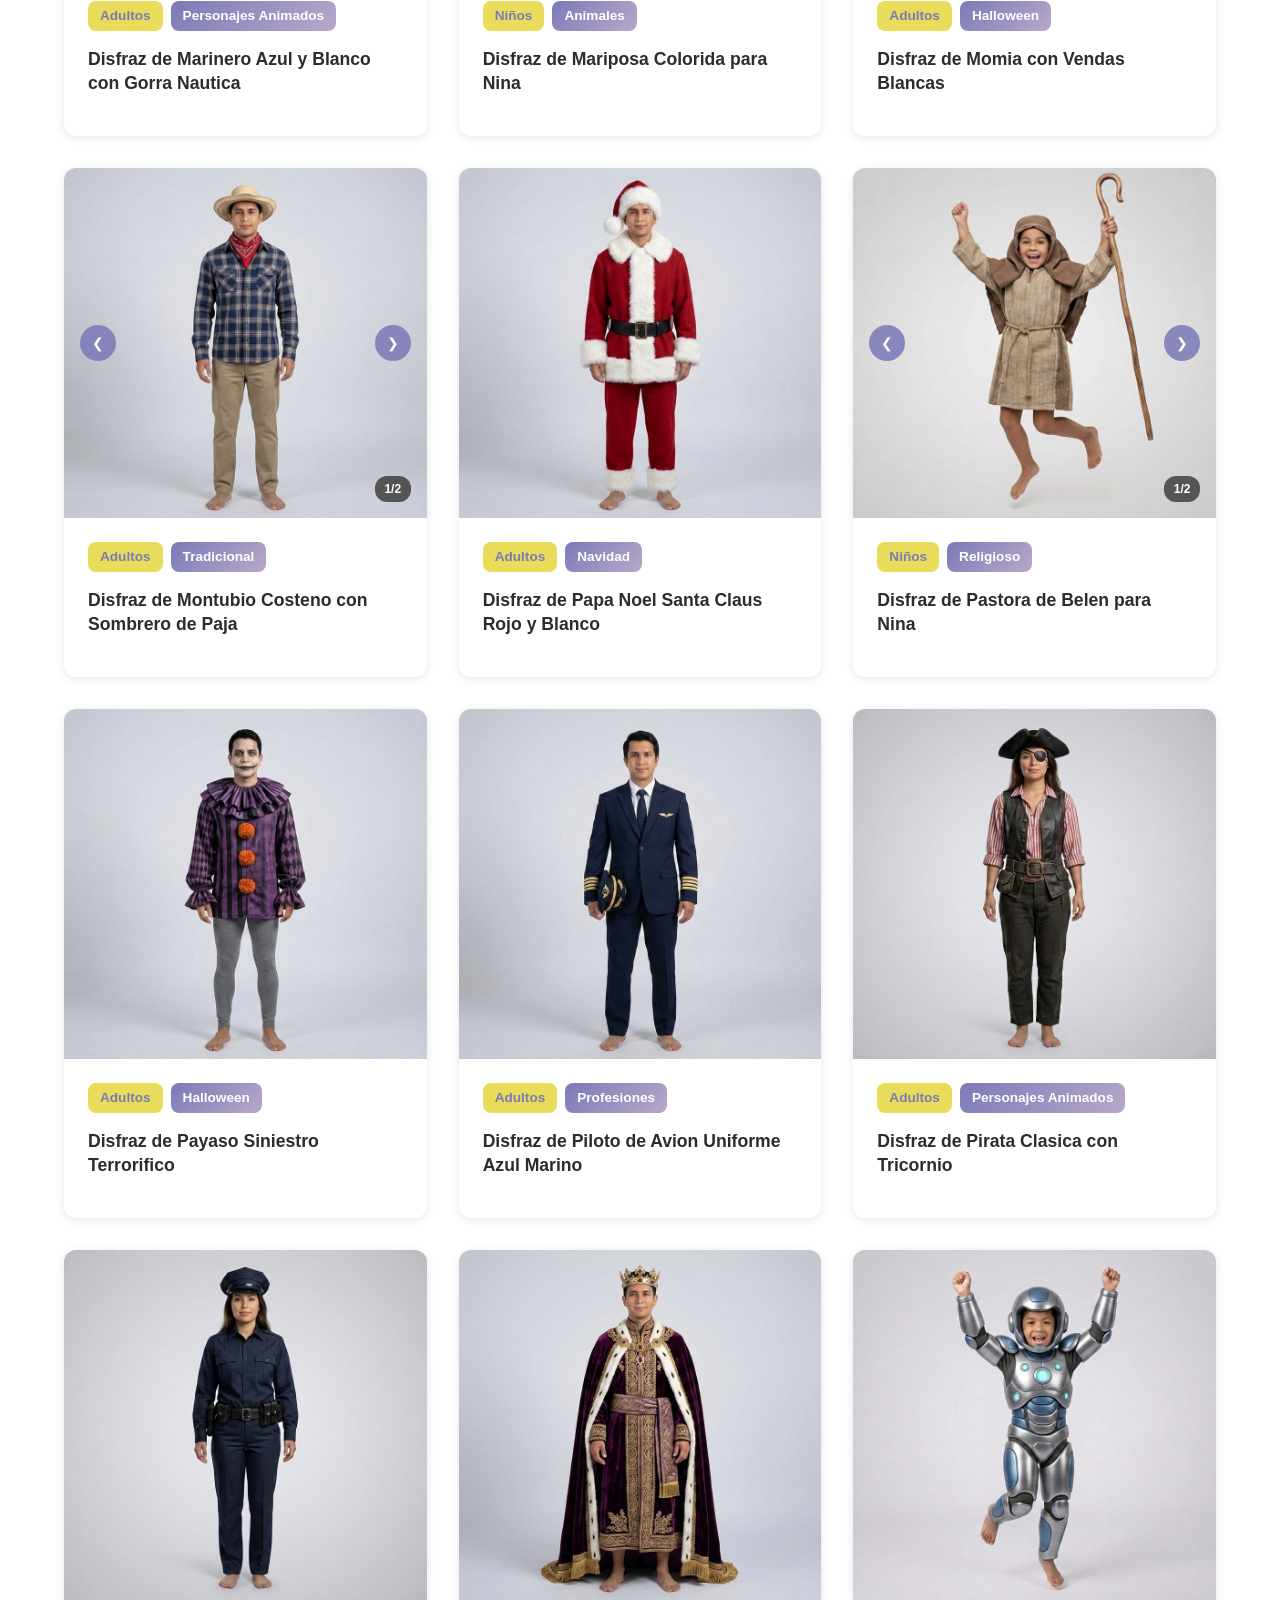
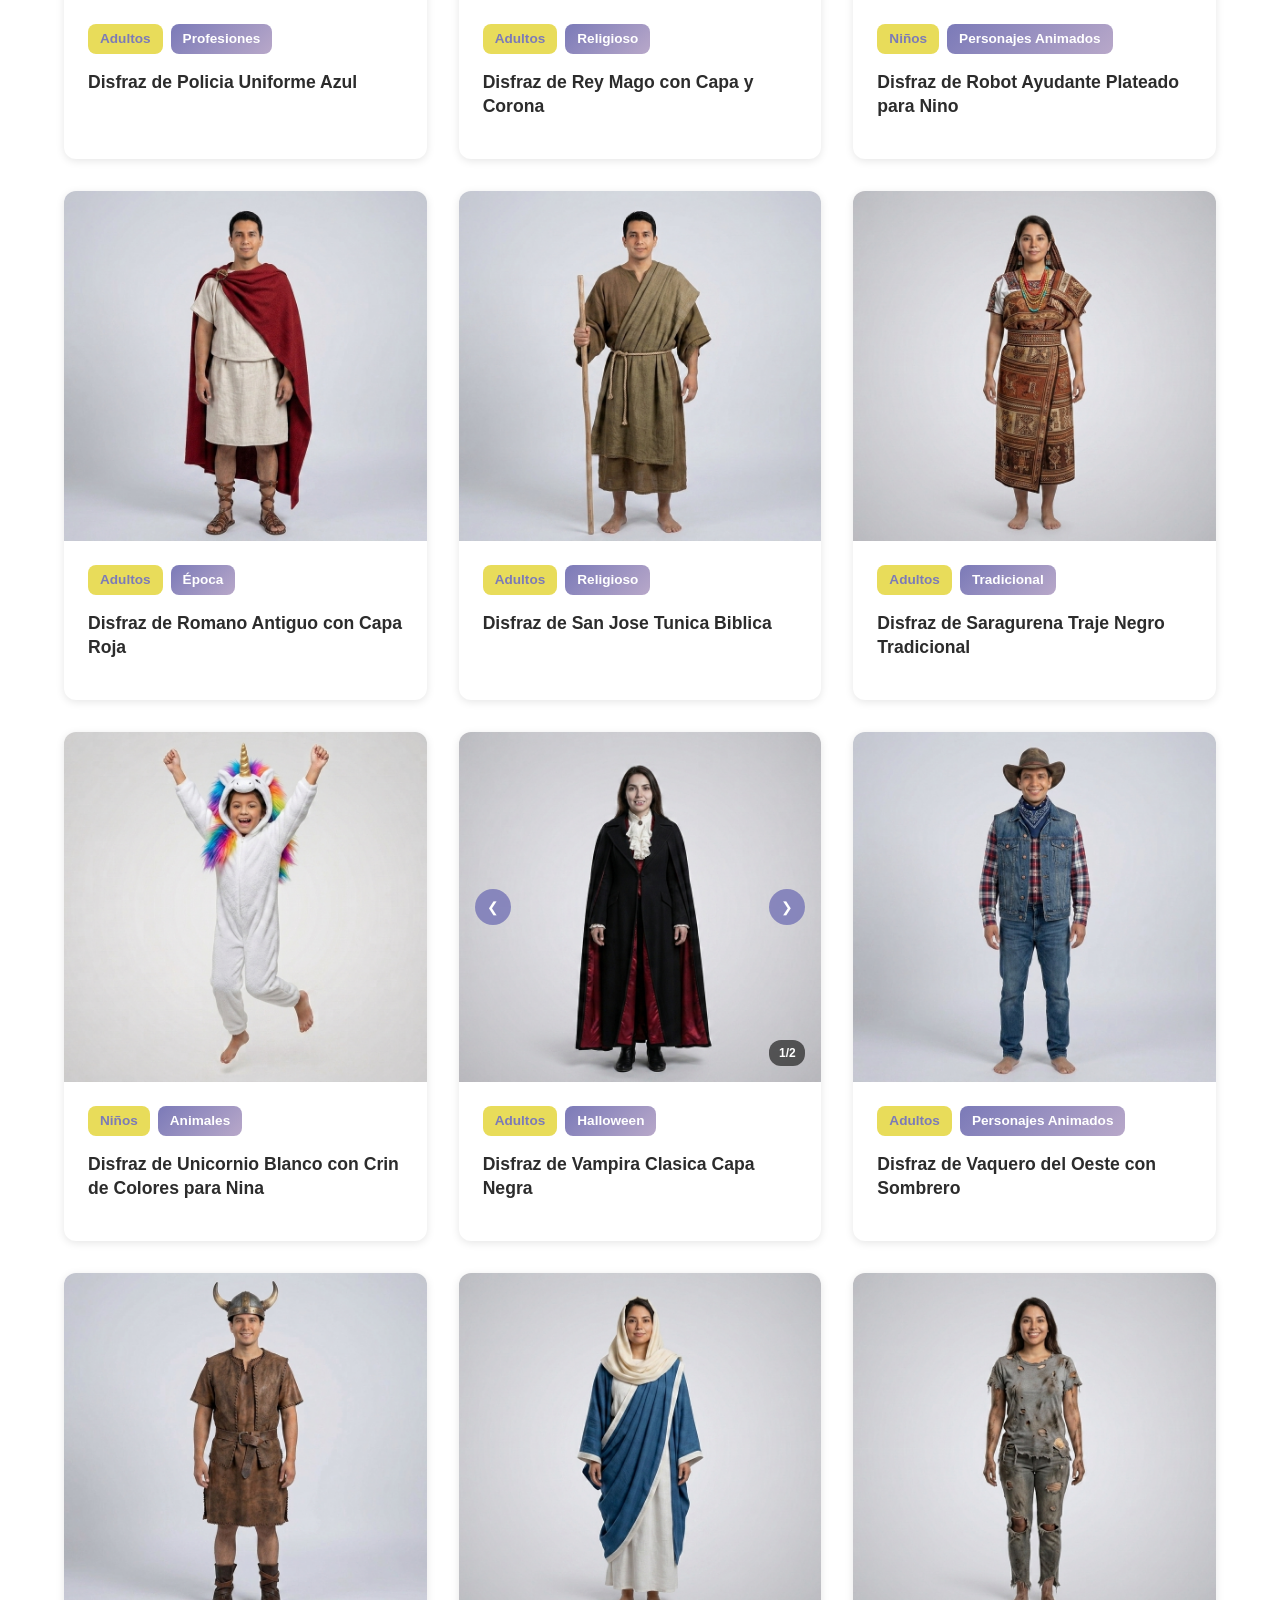
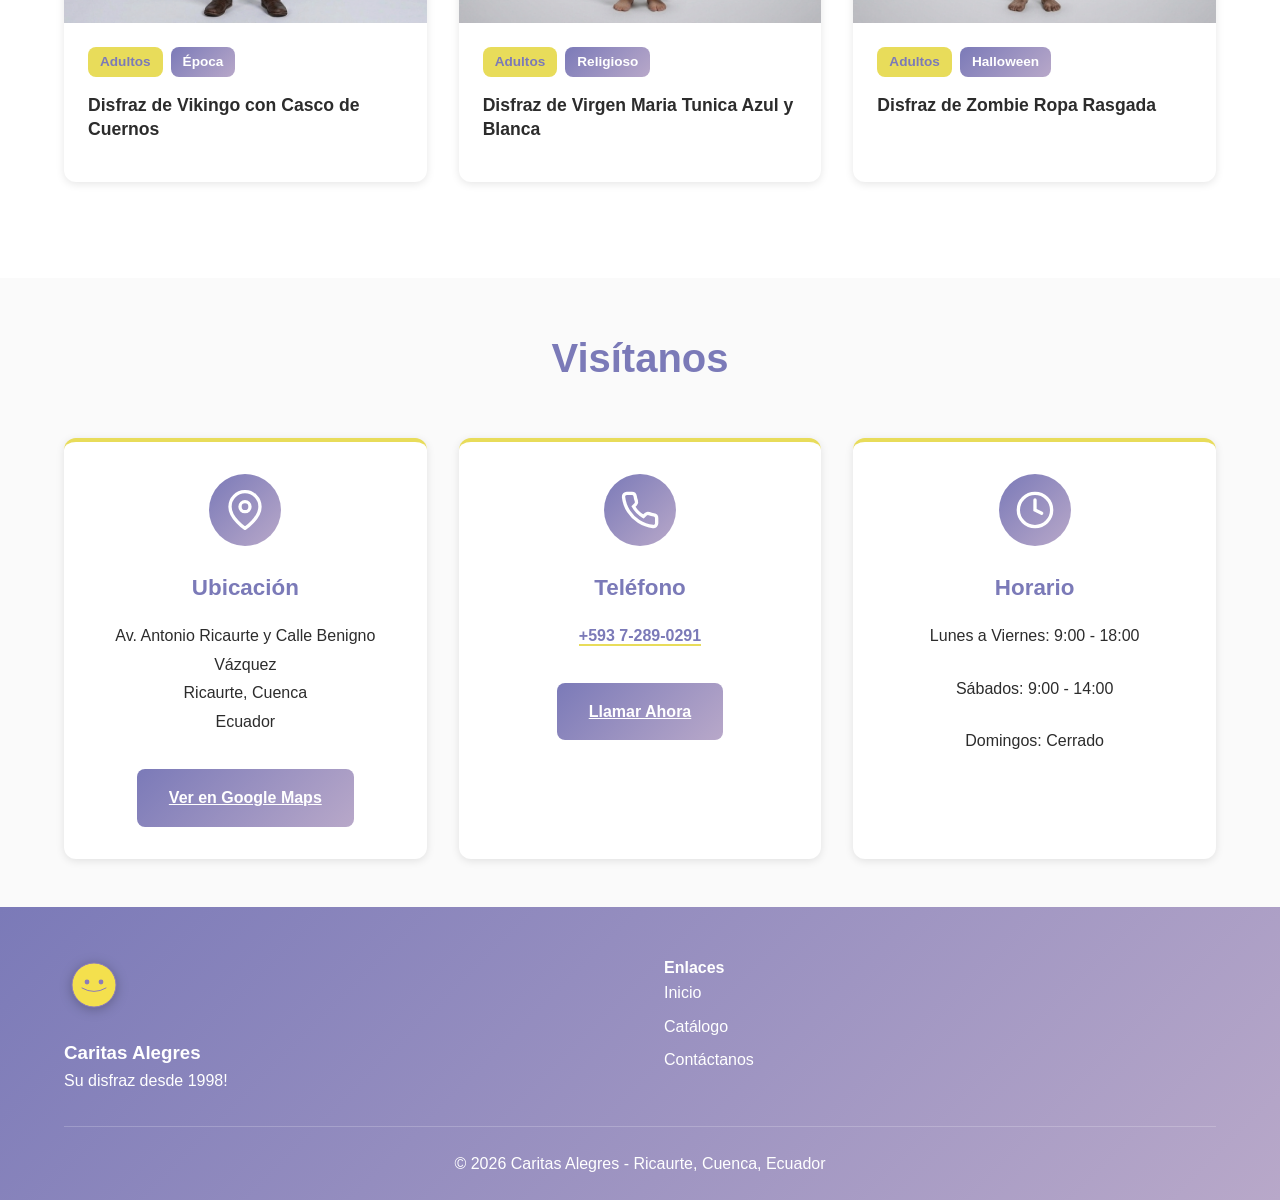
==== commit 68c688f3: "feat: Add modal variant indicator and swipe gesture support for mobile" ====
--- a/index.html
+++ b/index.html
@@ -20,7 +20,7 @@
                     <img src="images/logo-caritas-alegres.svg" alt="Caritas Alegres" class="logo-image" onerror="this.src='images/placeholder.svg'">
                     <div class="logo-text">
                         <h1>Caritas Alegres</h1>
-                        <p class="tagline">Su disfraz desde 1975!</p>
+                        <p class="tagline">Su disfraz desde 1998!</p>
                     </div>
                 </div>
                 
@@ -66,6 +66,7 @@
         <button type="button" id="modal-arrow-right" class="modal-arrow modal-arrow-right" aria-label="Siguiente variante">&#10095;</button>
         <img class="modal-content" id="modal-image" alt="">
         <div id="modal-caption"></div>
+        <span id="modal-variant-indicator" class="modal-variant-indicator"></span>
     </div>
 
     <!-- Hero Banner (Carrusel Automático) -->
@@ -190,8 +191,8 @@
                     </div>
                     <h3>Horario</h3>
                     <p>Lunes a Viernes: 9:00 - 18:00</p>
-                    <p>Sábados: 9:00 - 18:00</p>
-                    <p>Domingos: 9:00 - 14:00</p>
+                    <p>Sábados: 9:00 - 14:00</p>
+                    <p>Domingos: Cerrado</p>
                 </div>
             </div>
         </div>
@@ -204,7 +205,7 @@
                 <div class="footer-info">
                     <img src="images/logo-caritas-alegres.svg" alt="Caritas Alegres" class="footer-logo-image" onerror="this.src='images/placeholder.svg'">
                     <h3>Caritas Alegres</h3>
-                    <p>Su disfraz desde 1975!</p>
+                    <p>Su disfraz desde 1998!</p>
                 </div>
                 <div class="footer-links">
                     <h4>Enlaces</h4>
--- a/css/styles.css
+++ b/css/styles.css
@@ -263,6 +263,21 @@
     box-shadow: var(--shadow-md);
 }
 
+.modal-variant-indicator {
+    display: none; /* JS lo activa solo cuando hay más de 1 variante */
+    position: absolute;
+    bottom: 5.5rem;
+    left: 50%;
+    transform: translateX(-50%);
+    z-index: 10000;
+    background: rgba(44, 44, 44, 0.75);
+    color: var(--color-text-white);
+    font-size: 0.85rem;
+    font-weight: 600;
+    padding: 0.3rem 0.9rem;
+    border-radius: 14px;
+}
+
 /* Hero Banner - Carrusel automático */
 .hero-banner {
     background: var(--color-bg-white);
@@ -658,18 +673,46 @@
         grid-template-columns: repeat(2, 1fr) !important;
     }
 
+    /* Modal: la foto vertical aprovecha casi toda la pantalla,
+       y los controles (flechas + indicador + nombre) se agrupan
+       en una barra fija cerca del borde inferior, en vez de flotar
+       sobre la foto como en desktop */
+    .modal-content {
+        max-width: 96vw;
+        max-height: 60vh;
+        top: 42%;
+        border-width: 2px;
+    }
+
+    #modal-caption {
+        bottom: 5rem;
+        left: 50%;
+        font-size: 1rem;
+        padding: 0.6rem 1.5rem;
+        max-width: 90%;
+    }
+
+    .modal-variant-indicator {
+        bottom: 1.3rem;
+    }
+
     .modal-arrow {
-        width: 42px;
-        height: 42px;
+        position: fixed;
+        top: auto;
+        bottom: 1.1rem;
+        transform: none;
+        width: 46px;
+        height: 46px;
         font-size: 1.1rem;
     }
 
     .modal-arrow-left {
-        left: 0.75rem;
+        left: calc(50% - 90px);
     }
 
     .modal-arrow-right {
-        right: 0.75rem;
+        left: calc(50% + 44px);
+        right: auto;
     }
     
     .floating-btn span {
